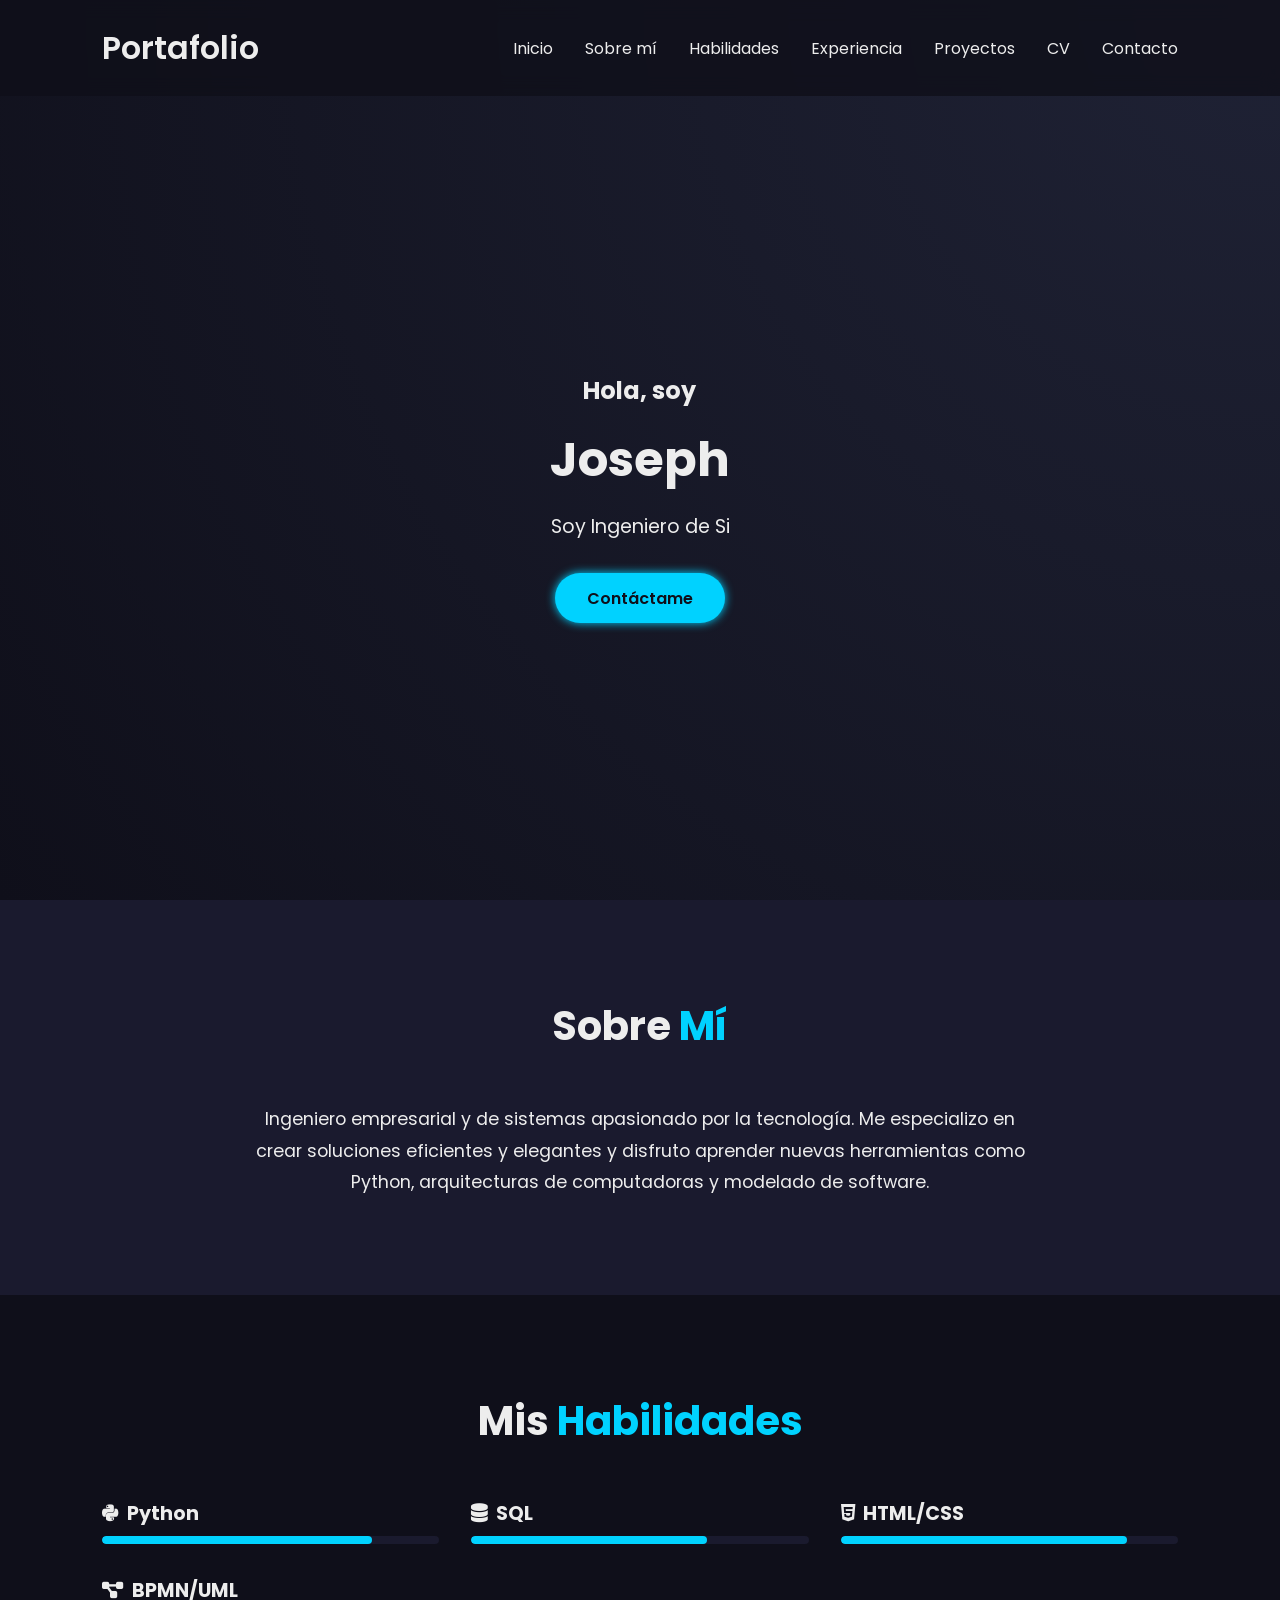
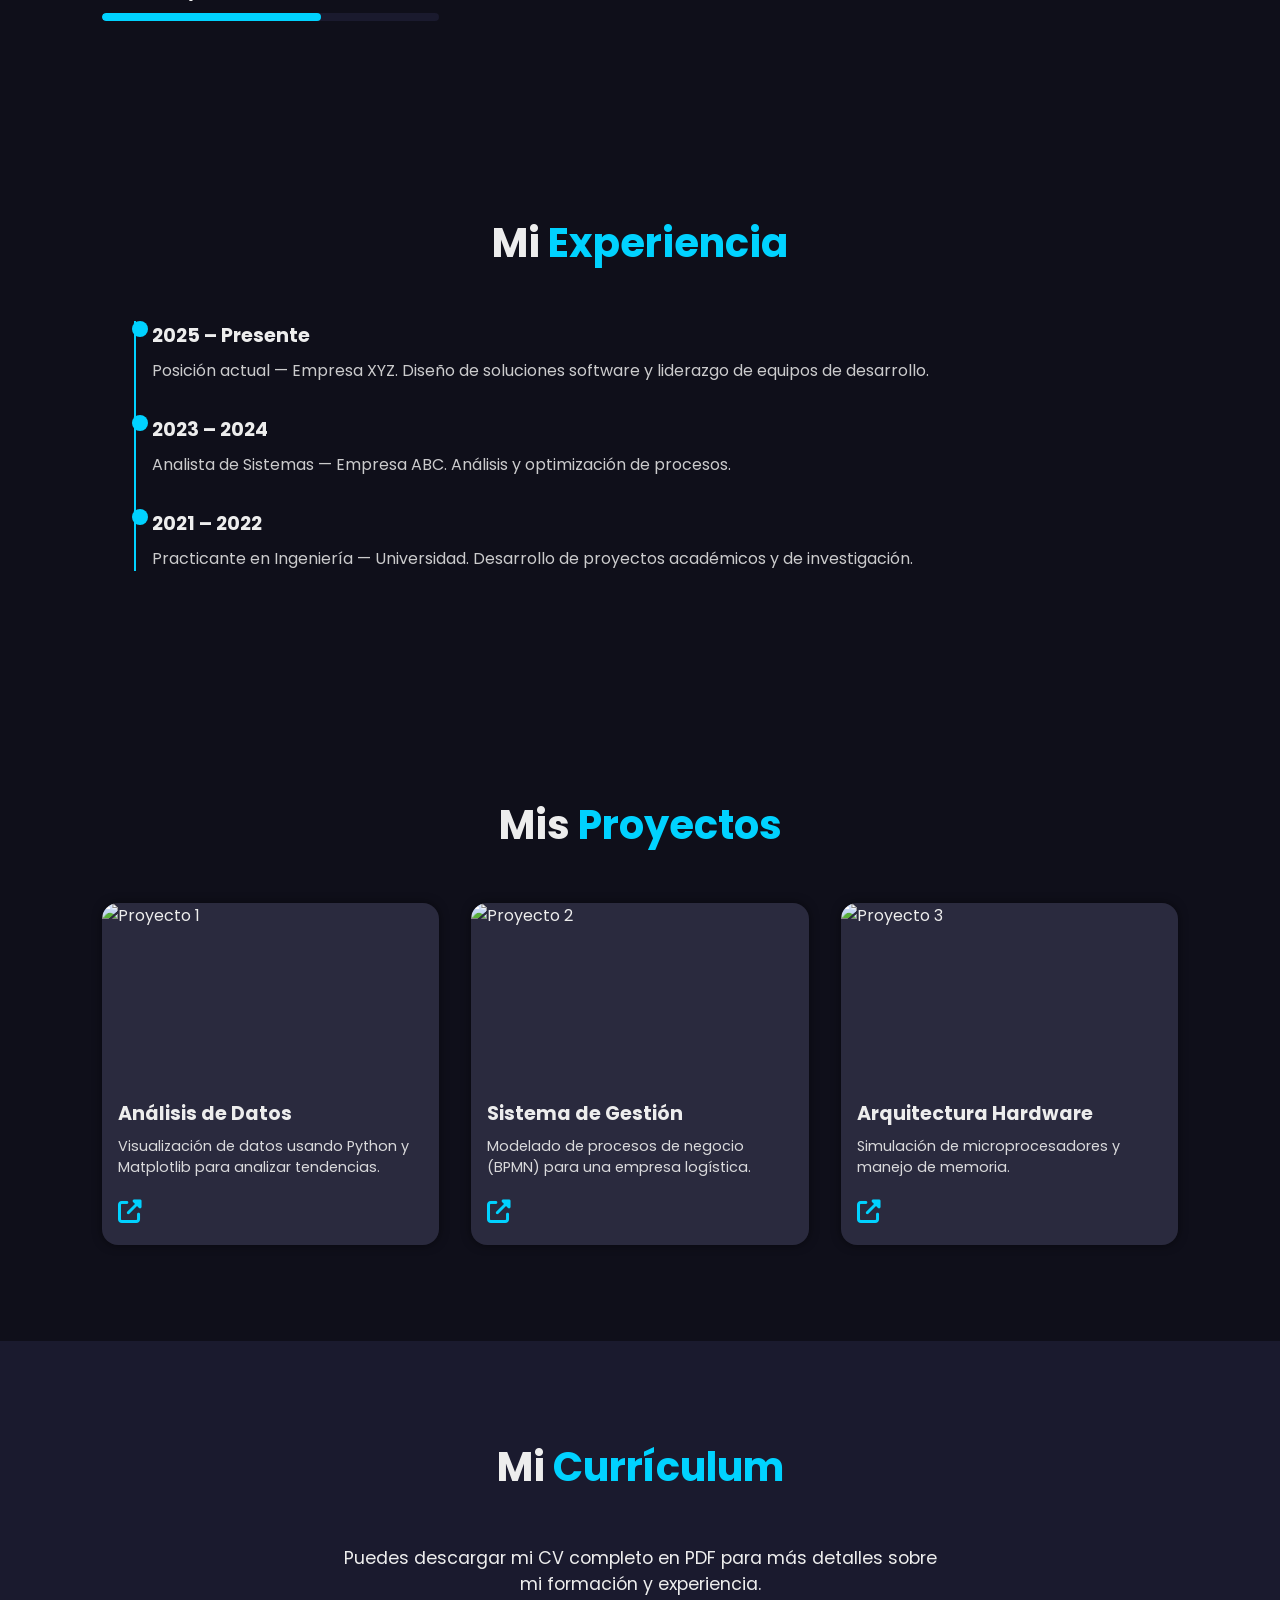
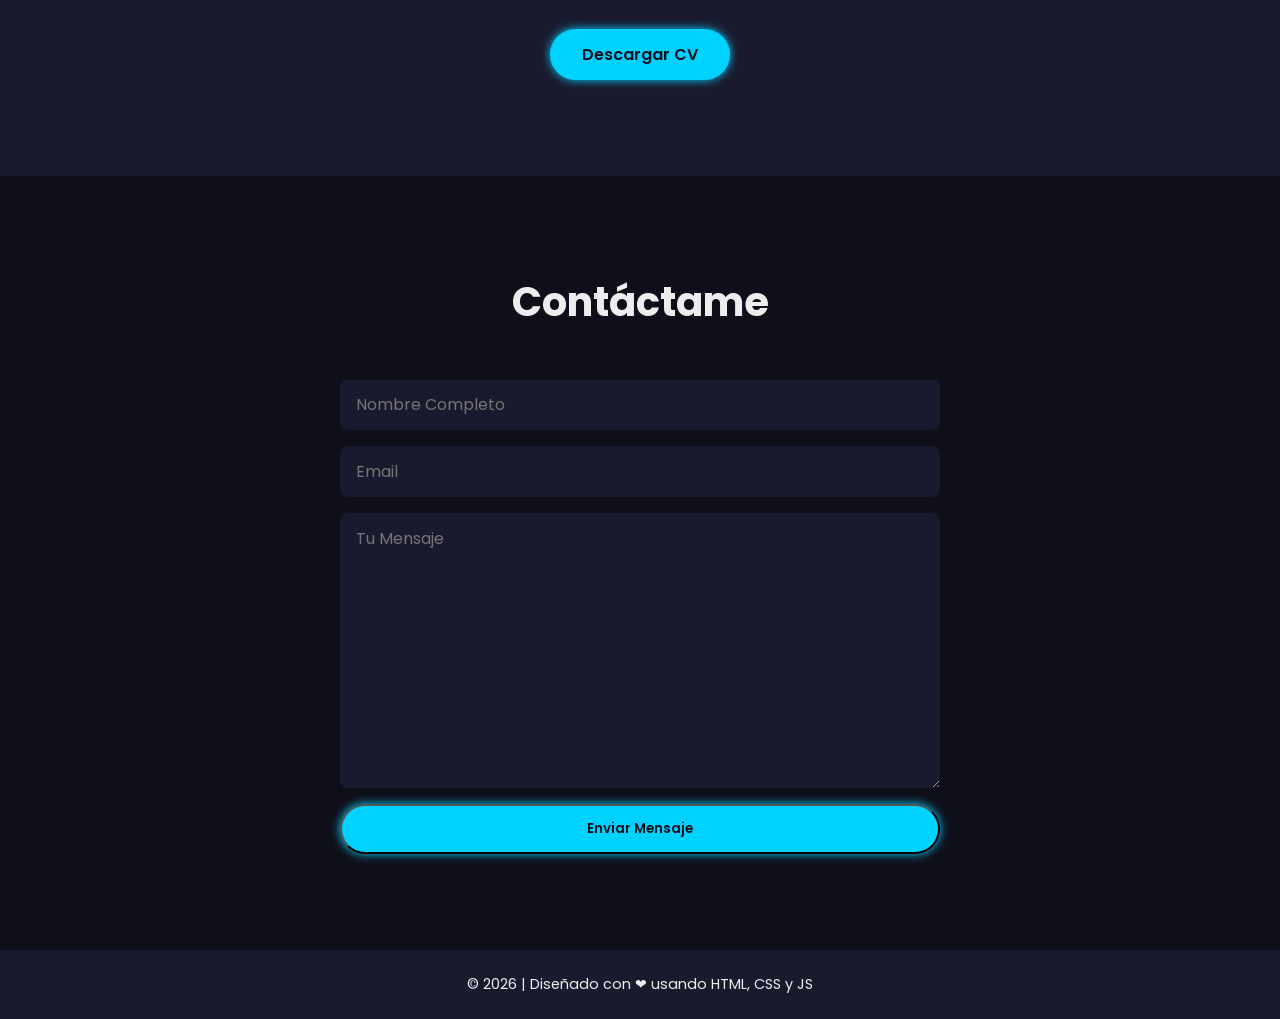
==== index.html @ 4f822ea5 "Update portfolio title and name in index.html" ====
<!DOCTYPE html>
<html lang="es">
<head>
    <meta charset="UTF-8">
    <meta name="viewport" content="width=device-width, initial-scale=1.0">
    <title>Portafolio de Joseph</title>
    <!-- Font Awesome para iconos -->
    <link rel="stylesheet" href="https://cdnjs.cloudflare.com/ajax/libs/font-awesome/6.4.0/css/all.min.css">
    <!-- Tipografía principal -->
    <link href="https://fonts.googleapis.com/css2?family=Poppins:wght@300;400;600;700&display=swap" rel="stylesheet">
    <!-- Librería AOS para animaciones al hacer scroll -->
    <link rel="stylesheet" href="https://cdn.jsdelivr.net/npm/aos@2.3.4/dist/aos.css">
    <!-- Hoja de estilos propia -->
    <link rel="stylesheet" href="style.css">
</head>
<body>
    <!-- Navegación principal -->
    <nav class="navbar">
        <div class="logo">Portafolio</div>
        <ul class="nav-links">
            <li><a href="#home">Inicio</a></li>
            <li><a href="#about">Sobre mí</a></li>
            <li><a href="#skills">Habilidades</a></li>
            <li><a href="#experience">Experiencia</a></li>
            <li><a href="#projects">Proyectos</a></li>
            <li><a href="#cv">CV</a></li>
            <li><a href="#contact">Contacto</a></li>
        </ul>
        <!-- Icono hamburguesa para móviles -->
        <div class="hamburger">
            <i class="fas fa-bars"></i>
        </div>
    </nav>

    <!-- Sección hero/inicio -->
    <header id="home" class="hero">
        <div class="hero-content" data-aos="fade-up">
            <h3>Hola, soy</h3>
            <h1>Joseph </h1>
            <p>Soy <span class="typing-text"></span></p>
            <a href="#contact" class="btn">Contáctame</a>
        </div>
    </header>

    <!-- Sobre mí -->
    <section id="about" class="about" data-aos="fade-up">
        <div class="container">
            <h2 class="section-title">Sobre <span>Mí</span></h2>
            <p class="about-text">
                Ingeniero empresarial y de sistemas apasionado por la tecnología. Me especializo en crear soluciones eficientes y elegantes y disfruto aprender nuevas herramientas como Python, arquitecturas de computadoras y modelado de software.
            </p>
        </div>
    </section>

    <!-- Habilidades -->
    <section id="skills" class="skills-section" data-aos="fade-up">
        <div class="container">
            <h2 class="section-title">Mis <span>Habilidades</span></h2>
            <div class="skills-grid">
                <div class="skill">
                    <h3><i class="fab fa-python"></i> Python</h3>
                    <div class="progress">
                        <div class="progress-bar" data-progress="80%"></div>
                    </div>
                </div>
                <div class="skill">
                    <h3><i class="fas fa-database"></i> SQL</h3>
                    <div class="progress">
                        <div class="progress-bar" data-progress="70%"></div>
                    </div>
                </div>
                <div class="skill">
                    <h3><i class="fab fa-html5"></i> HTML/CSS</h3>
                    <div class="progress">
                        <div class="progress-bar" data-progress="85%"></div>
                    </div>
                </div>
                <div class="skill">
                    <h3><i class="fas fa-project-diagram"></i> BPMN/UML</h3>
                    <div class="progress">
                        <div class="progress-bar" data-progress="65%"></div>
                    </div>
                </div>
            </div>
        </div>
    </section>

    <!-- Experiencia -->
    <section id="experience" class="experience" data-aos="fade-up">
        <div class="container">
            <h2 class="section-title">Mi <span>Experiencia</span></h2>
            <ul class="timeline">
                <li>
                    <h3>2025 – Presente</h3>
                    <p>Posición actual — Empresa XYZ. Diseño de soluciones software y liderazgo de equipos de desarrollo.</p>
                </li>
                <li>
                    <h3>2023 – 2024</h3>
                    <p>Analista de Sistemas — Empresa ABC. Análisis y optimización de procesos.</p>
                </li>
                <li>
                    <h3>2021 – 2022</h3>
                    <p>Practicante en Ingeniería — Universidad. Desarrollo de proyectos académicos y de investigación.</p>
                </li>
            </ul>
        </div>
    </section>

    <!-- Proyectos -->
    <section id="projects" class="projects" data-aos="fade-up">
        <div class="container">
            <h2 class="section-title">Mis <span>Proyectos</span></h2>
            <div class="projects-grid">
                <div class="project-card">
                    <img src="https://via.placeholder.com/300x200" alt="Proyecto 1">
                    <div class="project-info">
                        <h4>Análisis de Datos</h4>
                        <p>Visualización de datos usando Python y Matplotlib para analizar tendencias.</p>
                        <a href="#" class="project-link"><i class="fas fa-external-link-alt"></i></a>
                    </div>
                </div>
                <div class="project-card">
                    <img src="https://via.placeholder.com/300x200" alt="Proyecto 2">
                    <div class="project-info">
                        <h4>Sistema de Gestión</h4>
                        <p>Modelado de procesos de negocio (BPMN) para una empresa logística.</p>
                        <a href="#" class="project-link"><i class="fas fa-external-link-alt"></i></a>
                    </div>
                </div>
                <div class="project-card">
                    <img src="https://via.placeholder.com/300x200" alt="Proyecto 3">
                    <div class="project-info">
                        <h4>Arquitectura Hardware</h4>
                        <p>Simulación de microprocesadores y manejo de memoria.</p>
                        <a href="#" class="project-link"><i class="fas fa-external-link-alt"></i></a>
                    </div>
                </div>
            </div>
        </div>
    </section>

    <!-- Sección CV -->
    <section id="cv" class="cv-section" data-aos="fade-up">
        <div class="container">
            <h2 class="section-title">Mi <span>Currículum</span></h2>
            <p>Puedes descargar mi CV completo en PDF para más detalles sobre mi formación y experiencia.</p>
            <a href="cv.pdf" class="btn" download>Descargar CV</a>
        </div>
    </section>

    <!-- Contacto -->
    <section id="contact" class="contact" data-aos="fade-up">
        <div class="container">
            <h2 class="section-title">Contáctame</h2>
            <form action="#">
                <div class="input-group">
                    <input type="text" placeholder="Nombre Completo" required>
                    <input type="email" placeholder="Email" required>
                </div>
                <textarea cols="30" rows="10" placeholder="Tu Mensaje" required></textarea>
                <input type="submit" value="Enviar Mensaje" class="btn">
            </form>
        </div>
    </section>

    <!-- Pie de página -->
    <footer>
        <p>&copy; 2026 | Diseñado con ❤ usando HTML, CSS y JS</p>
    </footer>

    <!-- Scripts -->
    <script src="script.js"></script>
    <script src="https://cdn.jsdelivr.net/npm/aos@2.3.4/dist/aos.js"></script>
    <script>
        AOS.init({
            once: true
        });
    </script>
</body>
</html>
---- style.css ----
:root {
    --bg-color: #0f0f1a;
    --second-bg-color: #1a1a2e;
    --text-color: #ededed;
    --accent-color: #00d2ff;
    --card-bg: #2a2a3e;
    --font-primary: 'Poppins', sans-serif;
}

/* Reset básico */
* {
    margin: 0;
    padding: 0;
    box-sizing: border-box;
    text-decoration: none;
    list-style: none;
    font-family: var(--font-primary);
}

body {
    background: var(--bg-color);
    color: var(--text-color);
    overflow-x: hidden;
}

/* Barra de navegación */
.navbar {
    position: fixed;
    top: 0;
    left: 0;
    width: 100%;
    padding: 1.5rem 8%;
    background: rgba(15, 15, 26, 0.8);
    backdrop-filter: blur(10px);
    display: flex;
    justify-content: space-between;
    align-items: center;
    z-index: 100;
}

.navbar .logo {
    font-size: 2rem;
    font-weight: 600;
}

.navbar .nav-links {
    display: flex;
    align-items: center;
    transition: 0.3s;
}

.navbar .nav-links li a {
    color: var(--text-color);
    margin-left: 2rem;
    font-size: 1rem;
    transition: 0.3s;
}

.navbar .nav-links li a:hover {
    color: var(--accent-color);
}

.hamburger {
    display: none;
    font-size: 1.8rem;
    cursor: pointer;
}

/* Estructura general de secciones */
section {
    padding: 6rem 8%;
    min-height: auto;
}

.section-title {
    text-align: center;
    font-size: 2.5rem;
    margin-bottom: 3rem;
}

.section-title span {
    color: var(--accent-color);
}

/* Hero */
.hero {
    display: flex;
    align-items: center;
    justify-content: center;
    height: 100vh;
    background: radial-gradient(circle at top right, #1f2235, var(--bg-color));
    padding-top: 6rem;
}

.hero-content {
    text-align: center;
}

.hero-content h3 {
    font-size: 1.5rem;
    margin-bottom: 1rem;
}

.hero-content h1 {
    font-size: 3rem;
    margin-bottom: 1rem;
}

.hero-content p {
    font-size: 1.2rem;
    margin-bottom: 2rem;
}

.btn {
    display: inline-block;
    padding: 0.8rem 2rem;
    background: var(--accent-color);
    color: var(--bg-color);
    border-radius: 3rem;
    font-weight: 600;
    box-shadow: 0 0 10px var(--accent-color);
    transition: 0.3s;
}

.btn:hover {
    opacity: 0.9;
    box-shadow: none;
}

/* Sobre mí */
.about {
    background: var(--second-bg-color);
    text-align: center;
}

.about-text {
    font-size: 1.1rem;
    line-height: 1.8;
    max-width: 800px;
    margin: 0 auto;
}

/* Habilidades */
.skills-grid {
    display: grid;
    grid-template-columns: repeat(auto-fit, minmax(250px, 1fr));
    gap: 2rem;
}

.skill h3 {
    font-size: 1.2rem;
    margin-bottom: 0.5rem;
    display: flex;
    align-items: center;
    gap: 0.5rem;
}

.progress {
    background: var(--second-bg-color);
    border-radius: 0.5rem;
    overflow: hidden;
    height: 0.5rem;
}

.progress-bar {
    height: 100%;
    width: 0;
    background: var(--accent-color);
    border-radius: 0.5rem;
    transition: width 1s ease-out;
}

/* Timeline de experiencia */
.timeline {
    list-style: none;
    position: relative;
    margin-left: 2rem;
    padding-left: 1rem;
    border-left: 2px solid var(--accent-color);
}

.timeline li {
    margin-bottom: 2rem;
    position: relative;
}

.timeline li::before {
    content: '';
    position: absolute;
    left: -1.3rem;
    top: 0;
    width: 1rem;
    height: 1rem;
    background: var(--accent-color);
    border-radius: 50%;
}

.timeline h3 {
    font-size: 1.2rem;
    margin-bottom: 0.5rem;
}

.timeline p {
    font-size: 1rem;
    opacity: 0.85;
}

/* Proyectos */
.projects-grid {
    display: grid;
    grid-template-columns: repeat(auto-fit, minmax(280px, 1fr));
    gap: 2rem;
}

.project-card {
    position: relative;
    background: var(--card-bg);
    border-radius: 1rem;
    overflow: hidden;
    box-shadow: 0 0 10px rgba(0, 0, 0, 0.5);
    transition: transform 0.3s ease, box-shadow 0.3s ease;
}

.project-card:hover {
    transform: translateY(-5px);
    box-shadow: 0 0 20px var(--accent-color);
}

.project-card img {
    width: 100%;
    height: 180px;
    object-fit: cover;
    display: block;
}

.project-info {
    padding: 1rem;
}

.project-info h4 {
    font-size: 1.2rem;
    margin-bottom: 0.5rem;
}

.project-info p {
    font-size: 0.9rem;
    margin-bottom: 1rem;
    opacity: 0.9;
}

.project-link {
    color: var(--accent-color);
    font-size: 1.5rem;
}

/* CV */
.cv-section {
    background: var(--second-bg-color);
    text-align: center;
}

.cv-section p {
    max-width: 600px;
    margin: 0 auto 2rem;
    font-size: 1.1rem;
}

/* Contacto */
.contact form {
    max-width: 600px;
    margin: 0 auto;
    display: flex;
    flex-direction: column;
    gap: 1rem;
}

.input-group {
    display: flex;
    flex-wrap: wrap;
    gap: 1rem;
}

.input-group input,
.contact textarea {
    flex: 1 1 100%;
    padding: 0.8rem 1rem;
    border-radius: 0.5rem;
    background: var(--second-bg-color);
    color: var(--text-color);
    border: none;
    font-size: 1rem;
}

.input-group input {
    flex: 1 1 calc(50% - 0.5rem);
}

.contact textarea {
    resize: vertical;
    min-height: 120px;
}

footer {
    text-align: center;
    padding: 1.5rem 0;
    background: var(--second-bg-color);
    font-size: 0.9rem;
    color: var(--text-color);
}

/* Responsive */
@media (max-width: 768px) {
    .navbar .nav-links {
        position: absolute;
        top: 100%;
        left: 0;
        background: var(--bg-color);
        width: 100%;
        flex-direction: column;
        align-items: center;
        padding: 1rem 0;
        display: none;
    }

    .navbar .nav-links.active {
        display: flex;
    }

    .navbar .nav-links li a {
        margin: 1rem 0;
        font-size: 1.2rem;
    }

    .hamburger {
        display: block;
        color: var(--text-color);
    }

    .hero {
        padding-top: 8rem;
    }
}
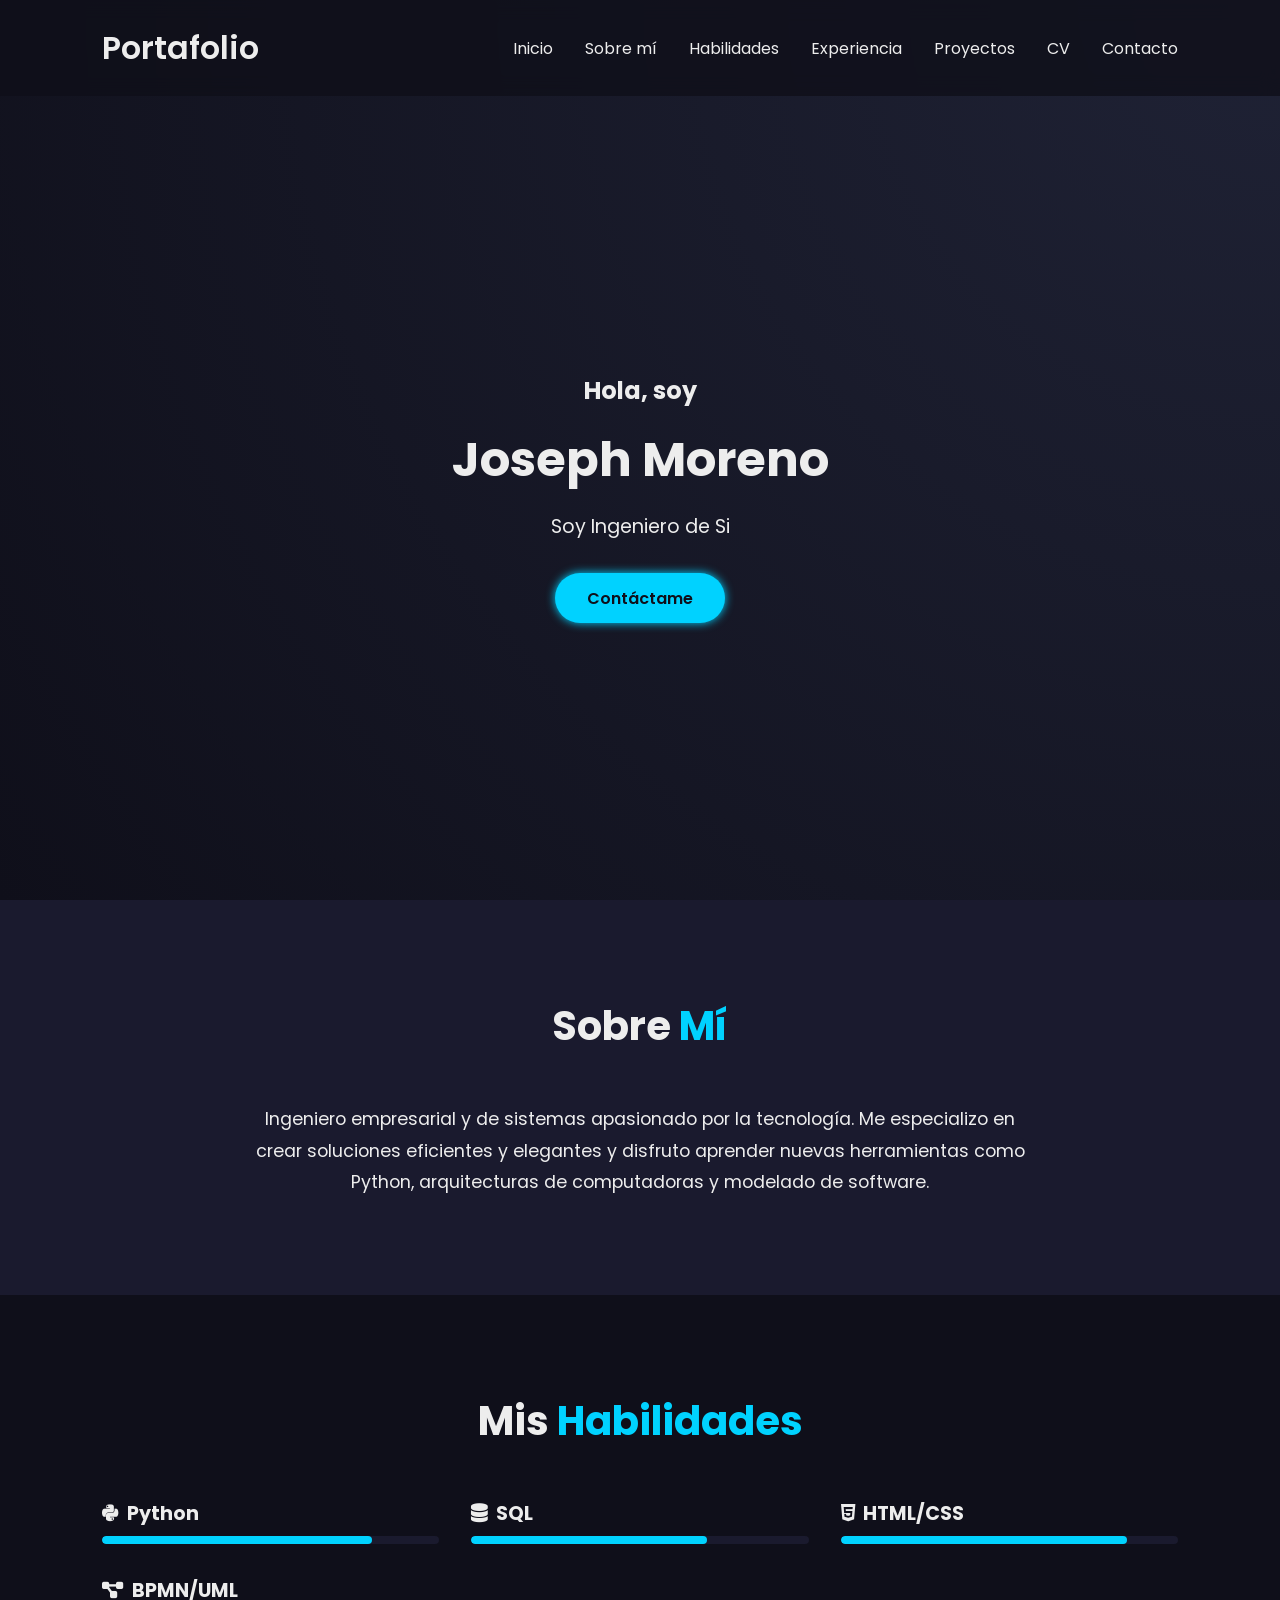
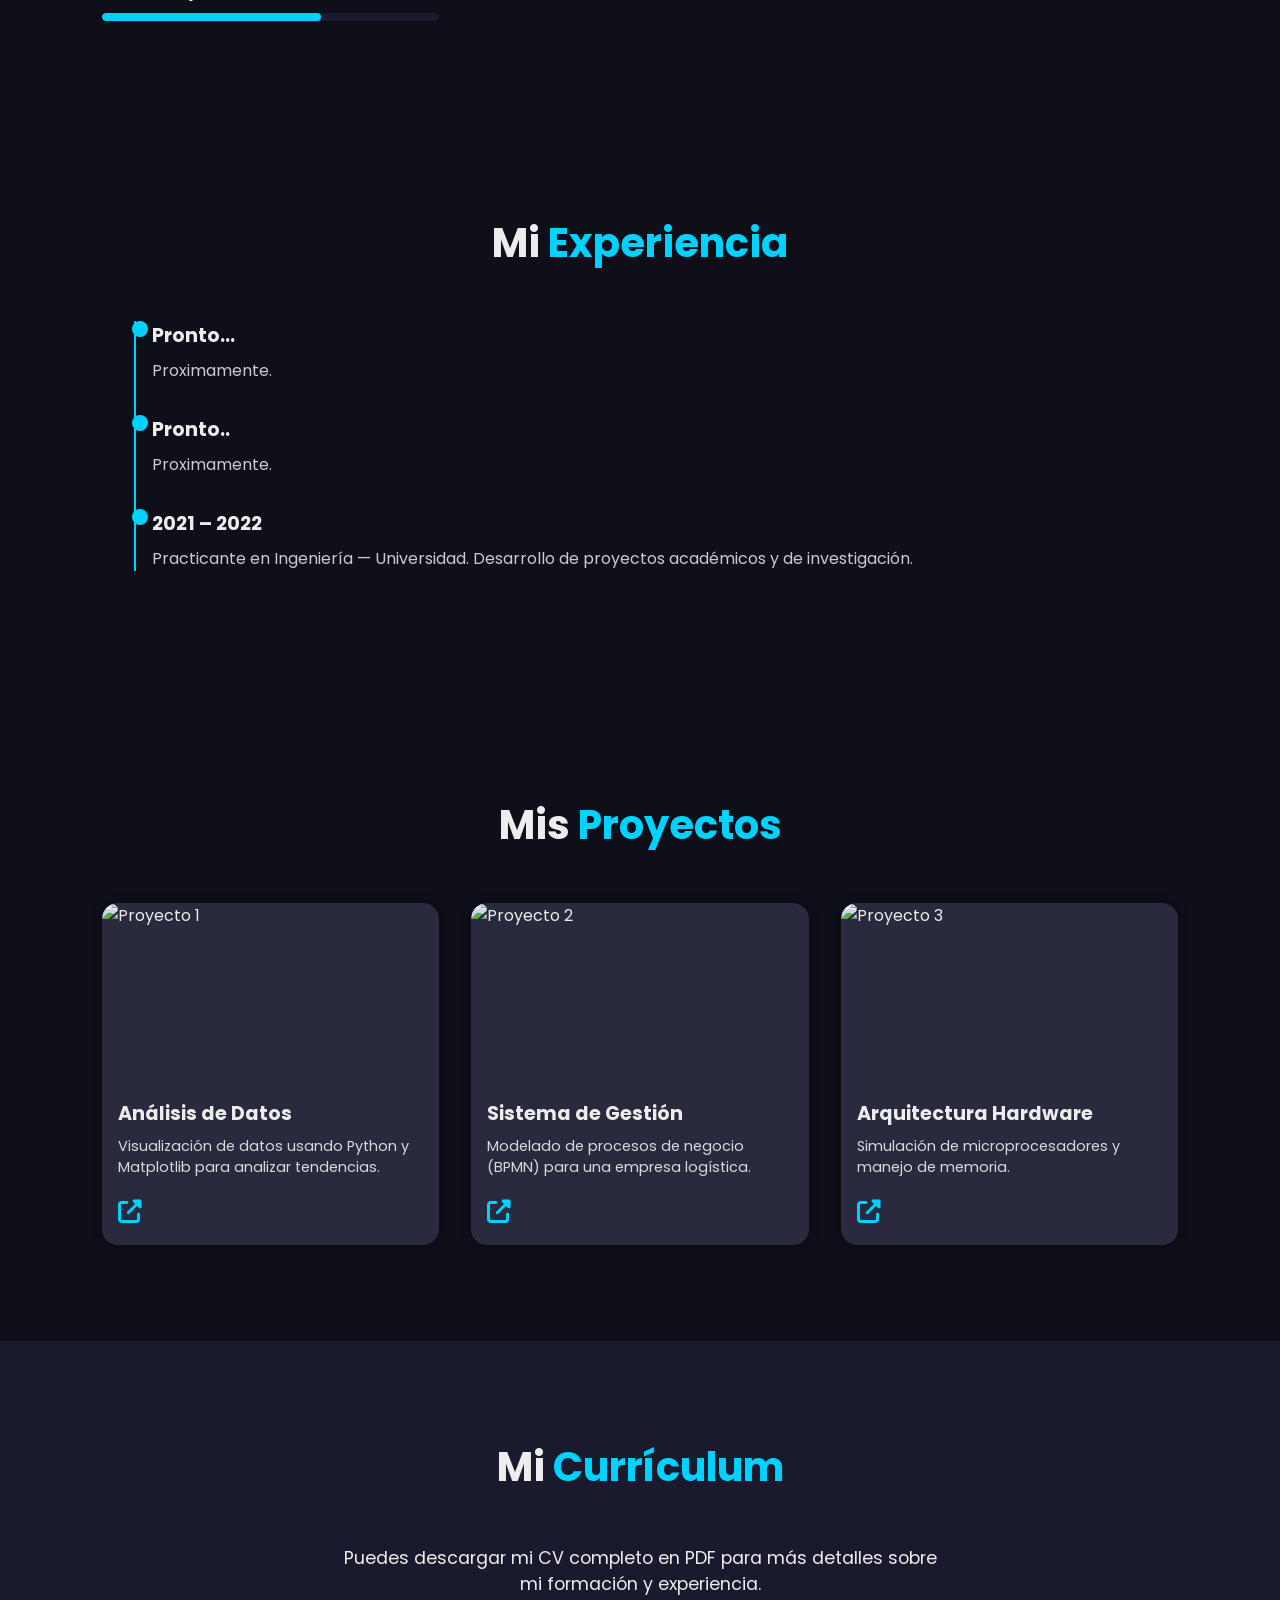
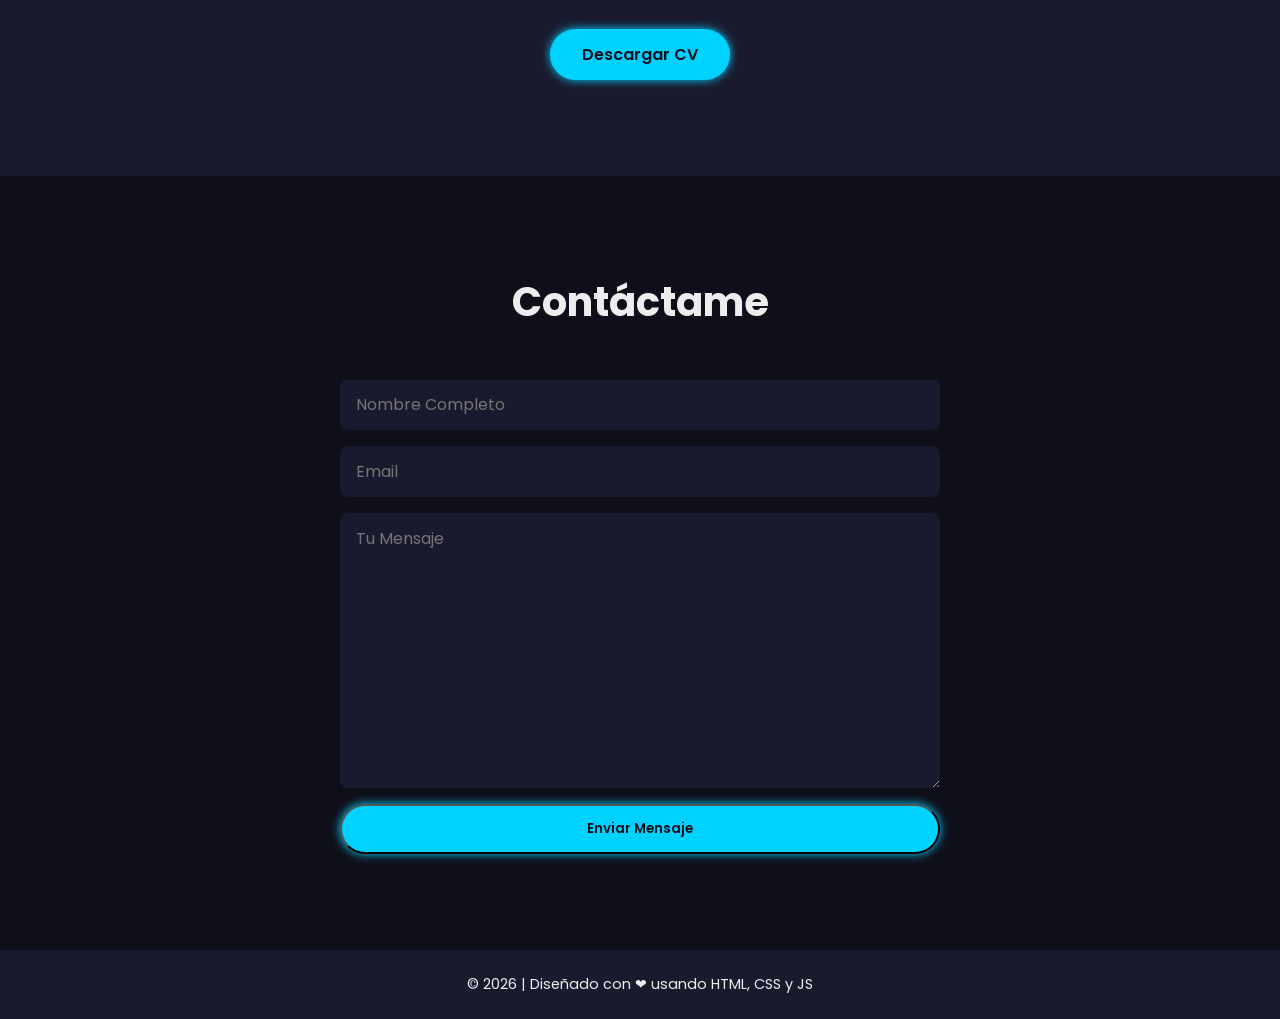
==== commit 05160ee3: "Edit (falta colocar el bot)" ====
--- a/index.html
+++ b/index.html
@@ -36,7 +36,7 @@
     <header id="home" class="hero">
         <div class="hero-content" data-aos="fade-up">
             <h3>Hola, soy</h3>
-            <h1>Joseph </h1>
+            <h1>Joseph Moreno</h1>
             <p>Soy <span class="typing-text"></span></p>
             <a href="#contact" class="btn">Contáctame</a>
         </div>
@@ -91,12 +91,12 @@
             <h2 class="section-title">Mi <span>Experiencia</span></h2>
             <ul class="timeline">
                 <li>
-                    <h3>2025 – Presente</h3>
-                    <p>Posición actual — Empresa XYZ. Diseño de soluciones software y liderazgo de equipos de desarrollo.</p>
+                    <h3>Pronto...</h3>
+                    <p>Proximamente.</p>
                 </li>
                 <li>
-                    <h3>2023 – 2024</h3>
-                    <p>Analista de Sistemas — Empresa ABC. Análisis y optimización de procesos.</p>
+                    <h3>Pronto..</h3>
+                    <p>Proximamente.</p>
                 </li>
                 <li>
                     <h3>2021 – 2022</h3>
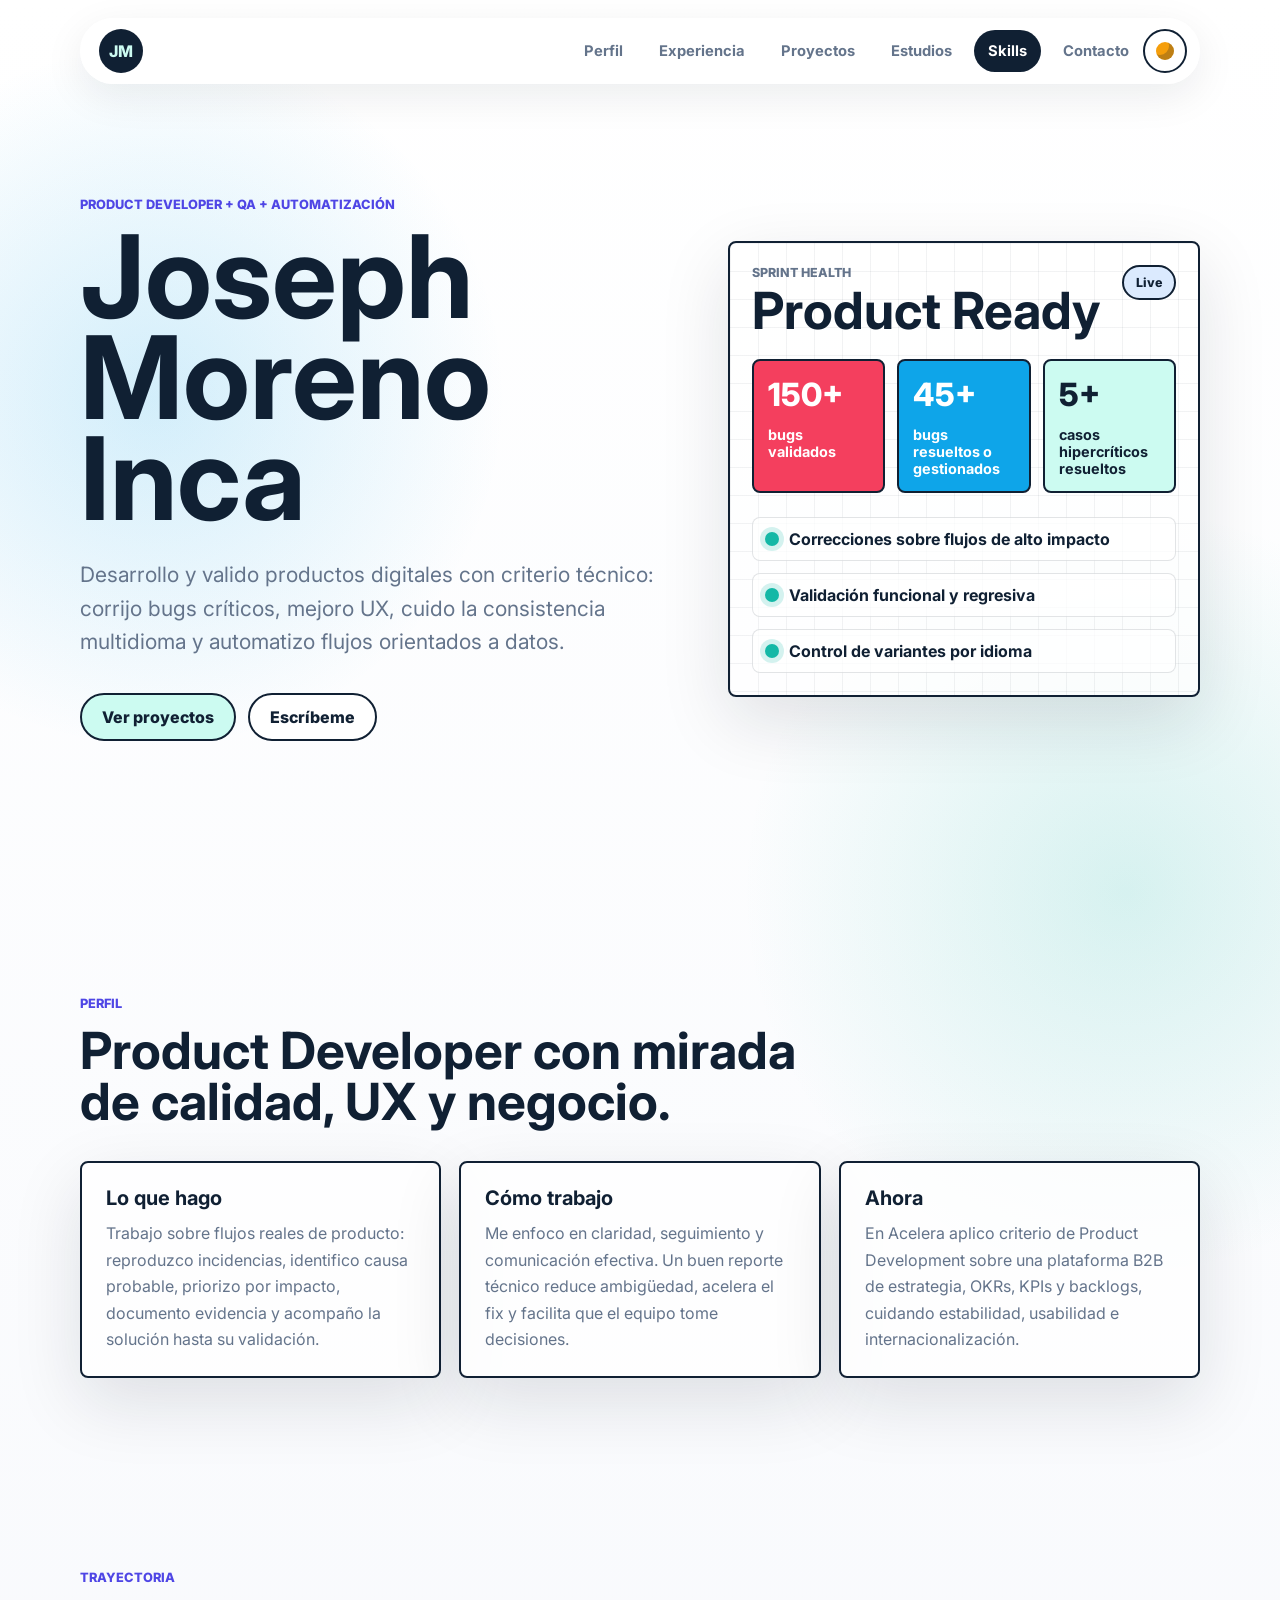
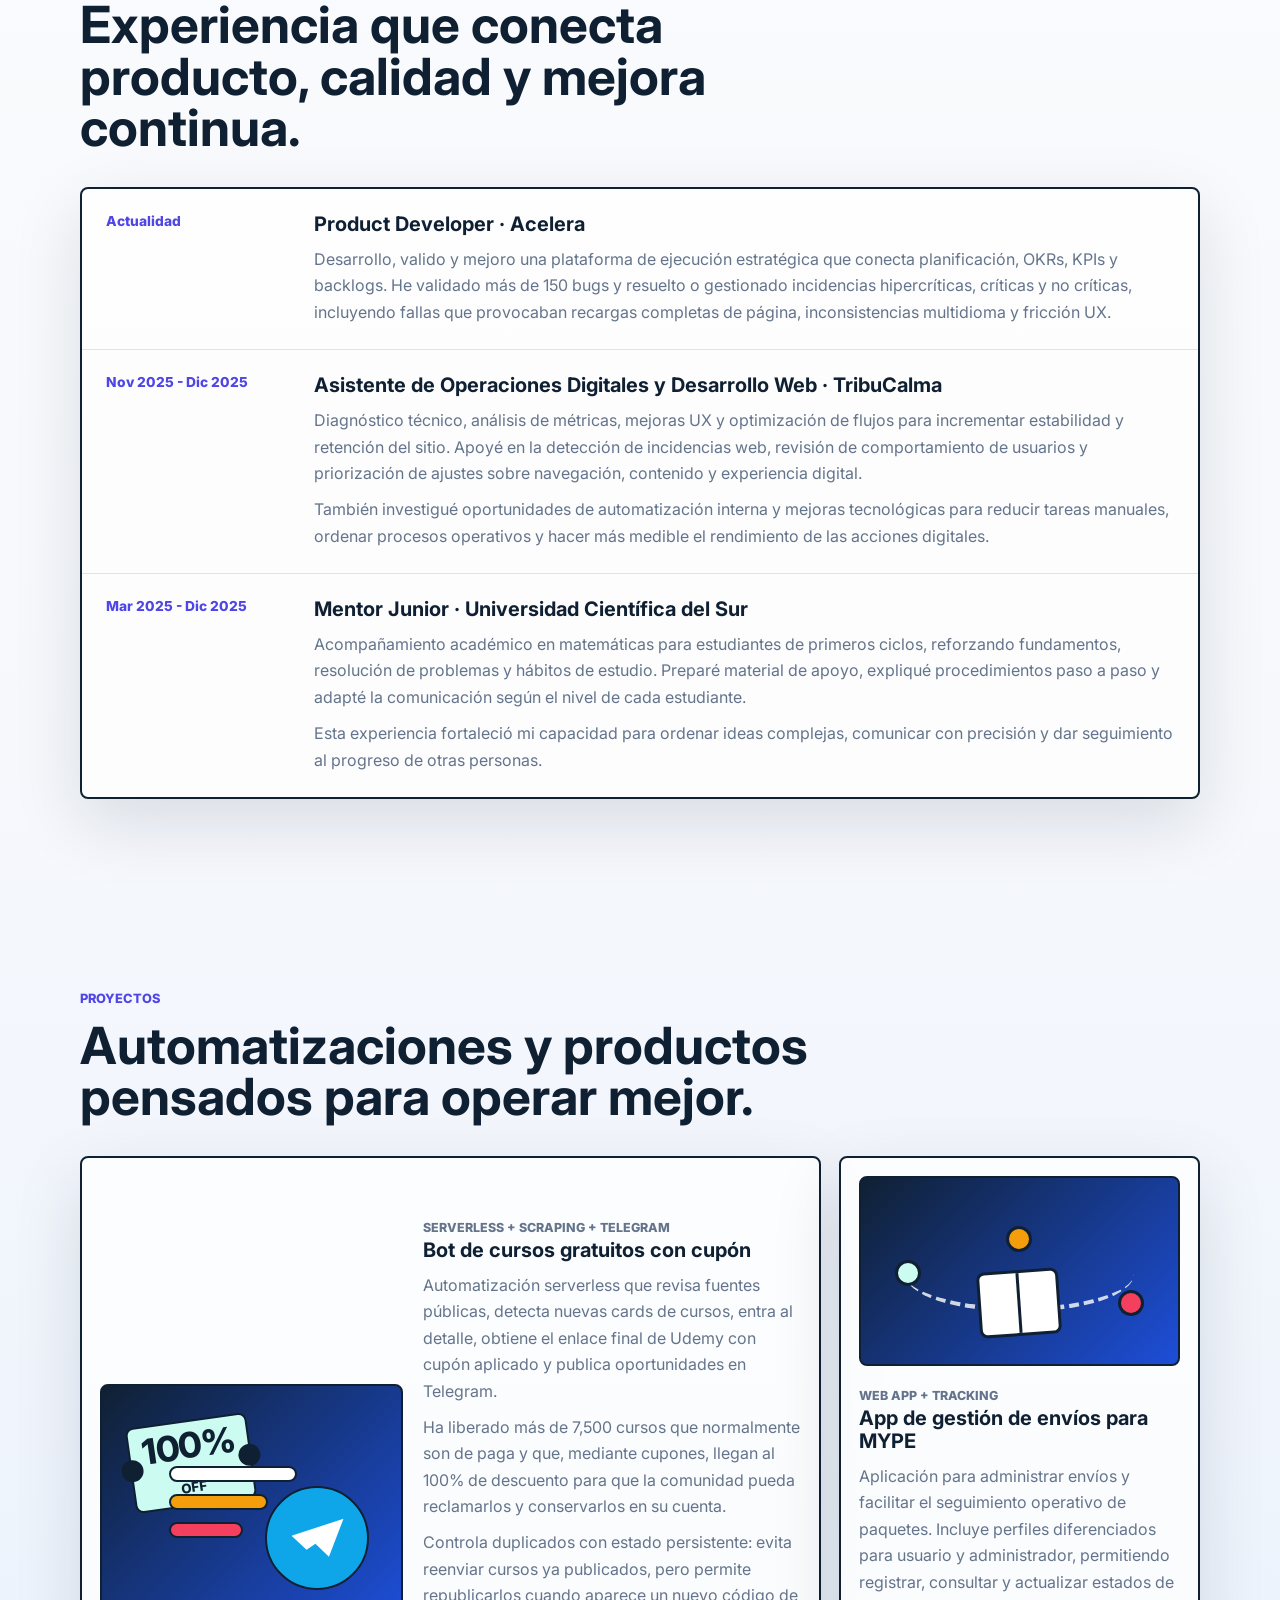
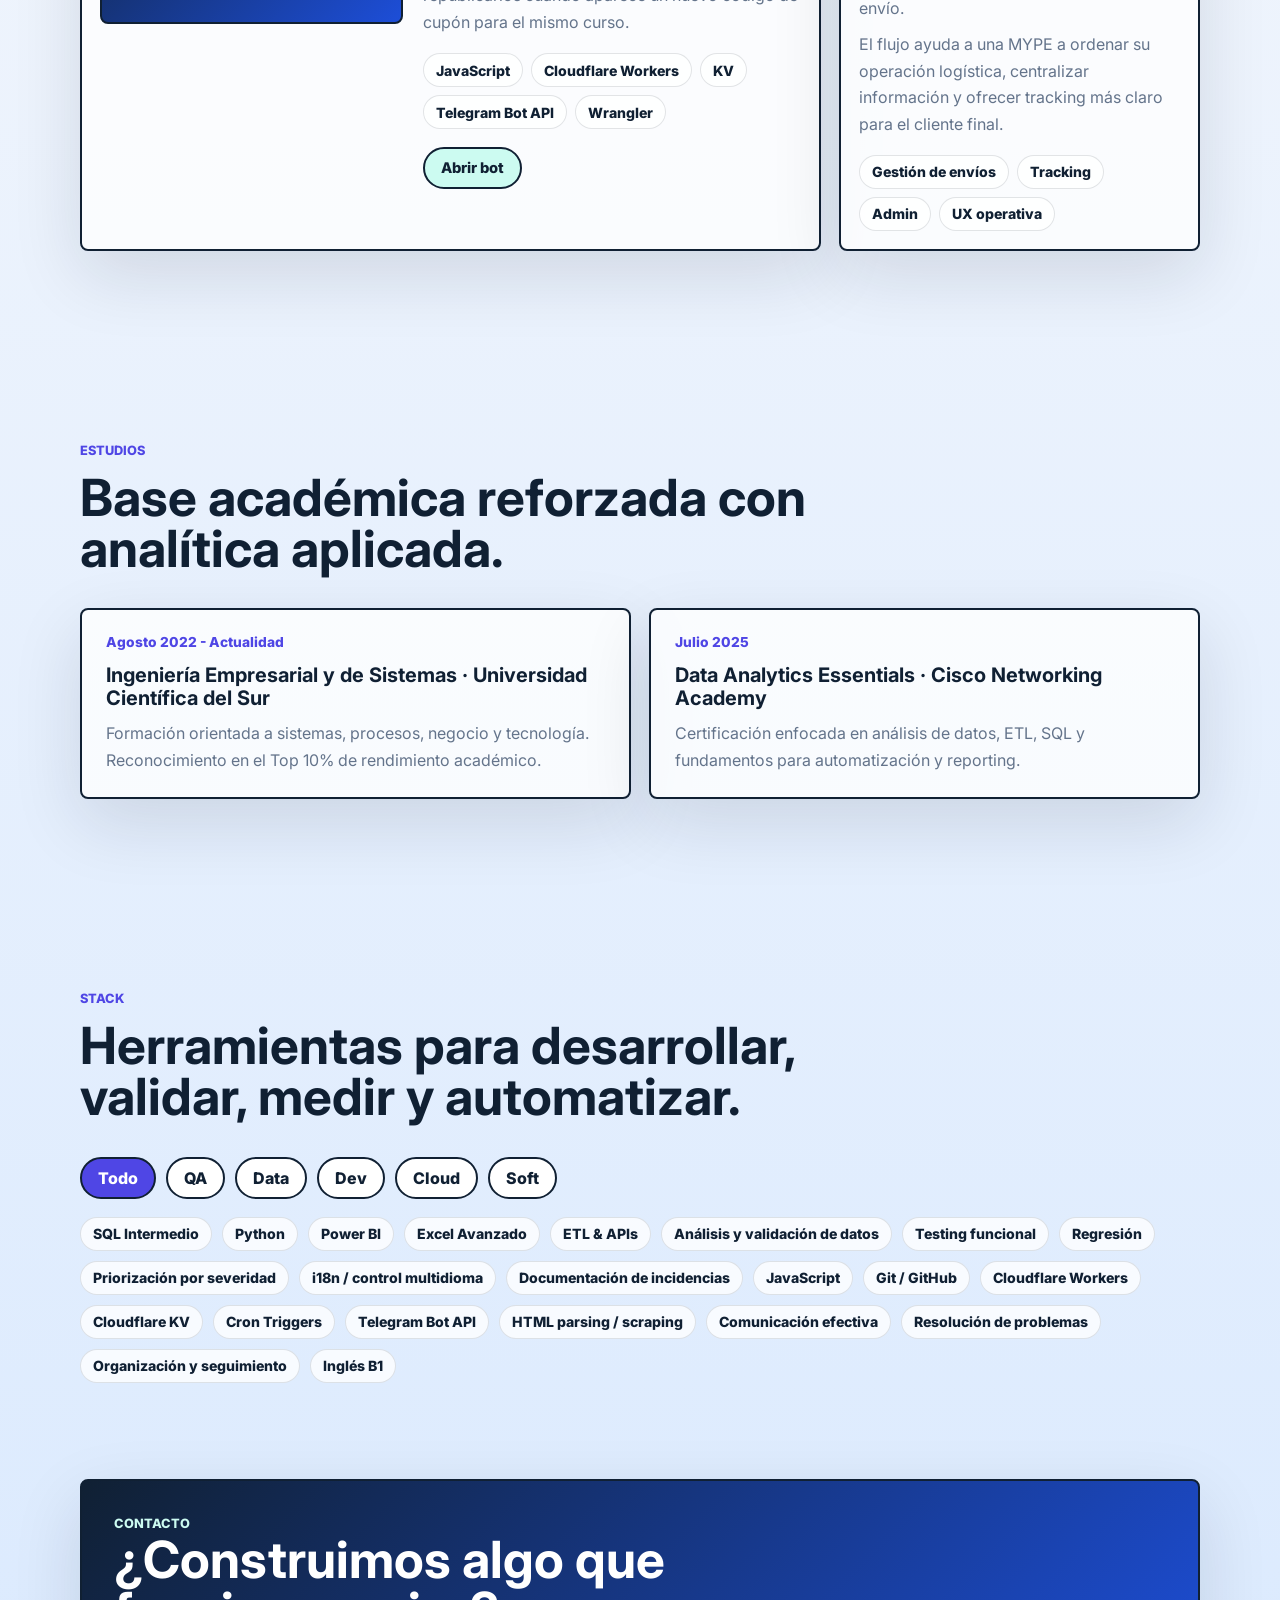
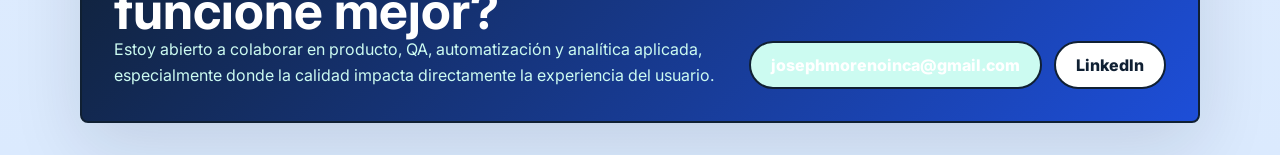
==== commit ce175b35: "Crear portfolio personal" ====
--- a/index.html
+++ b/index.html
@@ -3,178 +3,285 @@
 <head>
     <meta charset="UTF-8">
     <meta name="viewport" content="width=device-width, initial-scale=1.0">
-    <title>Portafolio de Joseph</title>
-    <!-- Font Awesome para iconos -->
-    <link rel="stylesheet" href="https://cdnjs.cloudflare.com/ajax/libs/font-awesome/6.4.0/css/all.min.css">
-    <!-- Tipografía principal -->
-    <link href="https://fonts.googleapis.com/css2?family=Poppins:wght@300;400;600;700&display=swap" rel="stylesheet">
-    <!-- Librería AOS para animaciones al hacer scroll -->
-    <link rel="stylesheet" href="https://cdn.jsdelivr.net/npm/aos@2.3.4/dist/aos.css">
-    <!-- Hoja de estilos propia -->
+    <meta name="description" content="Portfolio de Joseph Alexis Moreno Inca, Product Developer con foco en calidad, UX y automatización.">
+    <title>Joseph Moreno | Product Developer Portfolio</title>
+    <link rel="preconnect" href="https://fonts.googleapis.com">
+    <link rel="preconnect" href="https://fonts.gstatic.com" crossorigin>
+    <link href="https://fonts.googleapis.com/css2?family=Inter:wght@400;500;600;700;800&display=swap" rel="stylesheet">
     <link rel="stylesheet" href="style.css">
 </head>
 <body>
-    <!-- Navegación principal -->
-    <nav class="navbar">
-        <div class="logo">Portafolio</div>
-        <ul class="nav-links">
-            <li><a href="#home">Inicio</a></li>
-            <li><a href="#about">Sobre mí</a></li>
-            <li><a href="#skills">Habilidades</a></li>
-            <li><a href="#experience">Experiencia</a></li>
-            <li><a href="#projects">Proyectos</a></li>
-            <li><a href="#cv">CV</a></li>
-            <li><a href="#contact">Contacto</a></li>
-        </ul>
-        <!-- Icono hamburguesa para móviles -->
-        <div class="hamburger">
-            <i class="fas fa-bars"></i>
+    <header class="site-header">
+        <a class="brand" href="#inicio" aria-label="Ir al inicio">
+            <span>JM</span>
+        </a>
+
+        <div class="header-actions">
+            <button class="theme-toggle" type="button" aria-label="Cambiar tema" title="Cambiar tema">
+                <span class="theme-icon" aria-hidden="true"></span>
+            </button>
+
+            <button class="nav-toggle" type="button" aria-label="Abrir menú" aria-expanded="false">
+                <span></span>
+                <span></span>
+            </button>
         </div>
-    </nav>
-
-    <!-- Sección hero/inicio -->
-    <header id="home" class="hero">
-        <div class="hero-content" data-aos="fade-up">
-            <h3>Hola, soy</h3>
-            <h1>Joseph Moreno</h1>
-            <p>Soy <span class="typing-text"></span></p>
-            <a href="#contact" class="btn">Contáctame</a>
-        </div>
+
+        <nav class="main-nav" aria-label="Principal">
+            <a href="#perfil">Perfil</a>
+            <a href="#experiencia">Experiencia</a>
+            <a href="#proyectos">Proyectos</a>
+            <a href="#estudios">Estudios</a>
+            <a href="#skills">Skills</a>
+            <a href="#contacto">Contacto</a>
+        </nav>
     </header>
 
-    <!-- Sobre mí -->
-    <section id="about" class="about" data-aos="fade-up">
-        <div class="container">
-            <h2 class="section-title">Sobre <span>Mí</span></h2>
-            <p class="about-text">
-                Ingeniero empresarial y de sistemas apasionado por la tecnología. Me especializo en crear soluciones eficientes y elegantes y disfruto aprender nuevas herramientas como Python, arquitecturas de computadoras y modelado de software.
-            </p>
-        </div>
-    </section>
-
-    <!-- Habilidades -->
-    <section id="skills" class="skills-section" data-aos="fade-up">
-        <div class="container">
-            <h2 class="section-title">Mis <span>Habilidades</span></h2>
-            <div class="skills-grid">
-                <div class="skill">
-                    <h3><i class="fab fa-python"></i> Python</h3>
-                    <div class="progress">
-                        <div class="progress-bar" data-progress="80%"></div>
-                    </div>
-                </div>
-                <div class="skill">
-                    <h3><i class="fas fa-database"></i> SQL</h3>
-                    <div class="progress">
-                        <div class="progress-bar" data-progress="70%"></div>
-                    </div>
-                </div>
-                <div class="skill">
-                    <h3><i class="fab fa-html5"></i> HTML/CSS</h3>
-                    <div class="progress">
-                        <div class="progress-bar" data-progress="85%"></div>
-                    </div>
-                </div>
-                <div class="skill">
-                    <h3><i class="fas fa-project-diagram"></i> BPMN/UML</h3>
-                    <div class="progress">
-                        <div class="progress-bar" data-progress="65%"></div>
-                    </div>
-                </div>
-            </div>
-        </div>
-    </section>
-
-    <!-- Experiencia -->
-    <section id="experience" class="experience" data-aos="fade-up">
-        <div class="container">
-            <h2 class="section-title">Mi <span>Experiencia</span></h2>
-            <ul class="timeline">
-                <li>
-                    <h3>Pronto...</h3>
-                    <p>Proximamente.</p>
-                </li>
-                <li>
-                    <h3>Pronto..</h3>
-                    <p>Proximamente.</p>
-                </li>
-                <li>
-                    <h3>2021 – 2022</h3>
-                    <p>Practicante en Ingeniería — Universidad. Desarrollo de proyectos académicos y de investigación.</p>
-                </li>
-            </ul>
-        </div>
-    </section>
-
-    <!-- Proyectos -->
-    <section id="projects" class="projects" data-aos="fade-up">
-        <div class="container">
-            <h2 class="section-title">Mis <span>Proyectos</span></h2>
-            <div class="projects-grid">
-                <div class="project-card">
-                    <img src="https://via.placeholder.com/300x200" alt="Proyecto 1">
-                    <div class="project-info">
-                        <h4>Análisis de Datos</h4>
-                        <p>Visualización de datos usando Python y Matplotlib para analizar tendencias.</p>
-                        <a href="#" class="project-link"><i class="fas fa-external-link-alt"></i></a>
-                    </div>
-                </div>
-                <div class="project-card">
-                    <img src="https://via.placeholder.com/300x200" alt="Proyecto 2">
-                    <div class="project-info">
-                        <h4>Sistema de Gestión</h4>
-                        <p>Modelado de procesos de negocio (BPMN) para una empresa logística.</p>
-                        <a href="#" class="project-link"><i class="fas fa-external-link-alt"></i></a>
-                    </div>
-                </div>
-                <div class="project-card">
-                    <img src="https://via.placeholder.com/300x200" alt="Proyecto 3">
-                    <div class="project-info">
-                        <h4>Arquitectura Hardware</h4>
-                        <p>Simulación de microprocesadores y manejo de memoria.</p>
-                        <a href="#" class="project-link"><i class="fas fa-external-link-alt"></i></a>
-                    </div>
-                </div>
-            </div>
-        </div>
-    </section>
-
-    <!-- Sección CV -->
-    <section id="cv" class="cv-section" data-aos="fade-up">
-        <div class="container">
-            <h2 class="section-title">Mi <span>Currículum</span></h2>
-            <p>Puedes descargar mi CV completo en PDF para más detalles sobre mi formación y experiencia.</p>
-            <a href="cv.pdf" class="btn" download>Descargar CV</a>
-        </div>
-    </section>
-
-    <!-- Contacto -->
-    <section id="contact" class="contact" data-aos="fade-up">
-        <div class="container">
-            <h2 class="section-title">Contáctame</h2>
-            <form action="#">
-                <div class="input-group">
-                    <input type="text" placeholder="Nombre Completo" required>
-                    <input type="email" placeholder="Email" required>
-                </div>
-                <textarea cols="30" rows="10" placeholder="Tu Mensaje" required></textarea>
-                <input type="submit" value="Enviar Mensaje" class="btn">
-            </form>
-        </div>
-    </section>
-
-    <!-- Pie de página -->
-    <footer>
-        <p>&copy; 2026 | Diseñado con ❤ usando HTML, CSS y JS</p>
-    </footer>
-
-    <!-- Scripts -->
+    <main id="inicio">
+        <section class="hero section-band">
+            <div class="hero-copy reveal">
+                <p class="eyebrow">Product Developer + QA + Automatización</p>
+                <h1>Joseph Moreno Inca</h1>
+                <p class="hero-lead">
+                    Desarrollo y valido productos digitales con criterio técnico: corrijo bugs críticos, mejoro UX, cuido la consistencia multidioma y automatizo flujos orientados a datos.
+                </p>
+                <div class="hero-actions">
+                    <a class="button primary" href="#proyectos">Ver proyectos</a>
+                    <a class="button ghost" href="mailto:josephmorenoinca@gmail.com">Escríbeme</a>
+                </div>
+            </div>
+
+            <aside class="quality-panel reveal" aria-label="Resumen de calidad">
+                <div class="panel-top">
+                    <div>
+                        <span class="panel-label">Sprint Health</span>
+                    <strong>Product Ready</strong>
+                    </div>
+                    <span class="status-pill">Live</span>
+                </div>
+                <div class="signal-grid">
+                    <div class="signal-card coral">
+                        <span>150+</span>
+                        <p>bugs validados</p>
+                    </div>
+                    <div class="signal-card aqua">
+                        <span>45+</span>
+                        <p>bugs resueltos o gestionados</p>
+                    </div>
+                    <div class="signal-card lime">
+                        <span>5+</span>
+                        <p>casos hipercríticos resueltos</p>
+                    </div>
+                </div>
+                <div class="checklist">
+                    <div><span></span> Correcciones sobre flujos de alto impacto</div>
+                    <div><span></span> Validación funcional y regresiva</div>
+                    <div><span></span> Control de variantes por idioma</div>
+                </div>
+            </aside>
+        </section>
+
+        <section id="perfil" class="profile section-band">
+            <div class="section-heading reveal">
+                <p class="eyebrow">Perfil</p>
+                <h2>Product Developer con mirada de calidad, UX y negocio.</h2>
+            </div>
+            <div class="profile-grid">
+                <article class="profile-card reveal">
+                    <h3>Lo que hago</h3>
+                    <p>
+                        Trabajo sobre flujos reales de producto: reproduzco incidencias, identifico causa probable, priorizo por impacto, documento evidencia y acompaño la solución hasta su validación.
+                    </p>
+                </article>
+                <article class="profile-card reveal">
+                    <h3>Cómo trabajo</h3>
+                    <p>
+                        Me enfoco en claridad, seguimiento y comunicación efectiva. Un buen reporte técnico reduce ambigüedad, acelera el fix y facilita que el equipo tome decisiones.
+                    </p>
+                </article>
+                <article class="profile-card reveal">
+                    <h3>Ahora</h3>
+                    <p>
+                        En Acelera aplico criterio de Product Development sobre una plataforma B2B de estrategia, OKRs, KPIs y backlogs, cuidando estabilidad, usabilidad e internacionalización.
+                    </p>
+                </article>
+            </div>
+        </section>
+
+        <section id="experiencia" class="timeline-section section-band">
+            <div class="section-heading reveal">
+                <p class="eyebrow">Trayectoria</p>
+                <h2>Experiencia que conecta producto, calidad y mejora continua.</h2>
+            </div>
+            <div class="timeline">
+                <article class="timeline-item reveal">
+                    <span class="date">Actualidad</span>
+                    <div>
+                        <h3>Product Developer · Acelera</h3>
+                        <p>
+                            Desarrollo, valido y mejoro una plataforma de ejecución estratégica que conecta planificación, OKRs, KPIs y backlogs. He validado más de 150 bugs y resuelto o gestionado incidencias hipercríticas, críticas y no críticas, incluyendo fallas que provocaban recargas completas de página, inconsistencias multidioma y fricción UX.
+                        </p>
+                    </div>
+                </article>
+                <article class="timeline-item reveal">
+                    <span class="date">Nov 2025 - Dic 2025</span>
+                    <div>
+                        <h3>Asistente de Operaciones Digitales y Desarrollo Web · TribuCalma</h3>
+                        <p>
+                            Diagnóstico técnico, análisis de métricas, mejoras UX y optimización de flujos para incrementar estabilidad y retención del sitio. Apoyé en la detección de incidencias web, revisión de comportamiento de usuarios y priorización de ajustes sobre navegación, contenido y experiencia digital.
+                        </p>
+                        <p>
+                            También investigué oportunidades de automatización interna y mejoras tecnológicas para reducir tareas manuales, ordenar procesos operativos y hacer más medible el rendimiento de las acciones digitales.
+                        </p>
+                    </div>
+                </article>
+                <article class="timeline-item reveal">
+                    <span class="date">Mar 2025 - Dic 2025</span>
+                    <div>
+                        <h3>Mentor Junior · Universidad Científica del Sur</h3>
+                        <p>
+                            Acompañamiento académico en matemáticas para estudiantes de primeros ciclos, reforzando fundamentos, resolución de problemas y hábitos de estudio. Preparé material de apoyo, expliqué procedimientos paso a paso y adapté la comunicación según el nivel de cada estudiante.
+                        </p>
+                        <p>
+                            Esta experiencia fortaleció mi capacidad para ordenar ideas complejas, comunicar con precisión y dar seguimiento al progreso de otras personas.
+                        </p>
+                    </div>
+                </article>
+            </div>
+        </section>
+
+        <section id="proyectos" class="projects section-band">
+            <div class="section-heading reveal">
+                <p class="eyebrow">Proyectos</p>
+                <h2>Automatizaciones y productos pensados para operar mejor.</h2>
+            </div>
+            <div class="project-grid">
+                <article class="project-card featured reveal">
+                    <div class="project-visual bot-visual" aria-hidden="true">
+                        <div class="coupon-card">
+                            <span>100%</span>
+                            <small>OFF</small>
+                        </div>
+                        <div class="telegram-mark"></div>
+                        <div class="course-lines">
+                            <span></span><span></span><span></span>
+                        </div>
+                    </div>
+                    <div>
+                        <p class="project-type">Serverless + Scraping + Telegram</p>
+                        <h3>Bot de cursos gratuitos con cupón</h3>
+                        <p>
+                            Automatización serverless que revisa fuentes públicas, detecta nuevas cards de cursos, entra al detalle, obtiene el enlace final de Udemy con cupón aplicado y publica oportunidades en Telegram.
+                        </p>
+                        <p>
+                            Ha liberado más de 7,500 cursos que normalmente son de paga y que, mediante cupones, llegan al 100% de descuento para que la comunidad pueda reclamarlos y conservarlos en su cuenta.
+                        </p>
+                        <p>
+                            Controla duplicados con estado persistente: evita reenviar cursos ya publicados, pero permite republicarlos cuando aparece un nuevo código de cupón para el mismo curso.
+                        </p>
+                        <div class="chips">
+                            <span>JavaScript</span><span>Cloudflare Workers</span><span>KV</span><span>Telegram Bot API</span><span>Wrangler</span>
+                        </div>
+                        <a class="project-link" href="https://t.me/gratisudemy" target="_blank" rel="noreferrer">Abrir bot</a>
+                    </div>
+                </article>
+
+                <article class="project-card reveal">
+                    <div class="project-visual delivery-visual" aria-hidden="true">
+                        <div class="route-line"></div>
+                        <span class="route-dot start"></span>
+                        <span class="route-dot middle"></span>
+                        <span class="route-dot end"></span>
+                        <div class="package-box"></div>
+                    </div>
+                    <div>
+                        <p class="project-type">Web App + Tracking</p>
+                        <h3>App de gestión de envíos para MYPE</h3>
+                        <p>
+                            Aplicación para administrar envíos y facilitar el seguimiento operativo de paquetes. Incluye perfiles diferenciados para usuario y administrador, permitiendo registrar, consultar y actualizar estados de envío.
+                        </p>
+                        <p>
+                            El flujo ayuda a una MYPE a ordenar su operación logística, centralizar información y ofrecer tracking más claro para el cliente final.
+                        </p>
+                        <div class="chips">
+                            <span>Gestión de envíos</span><span>Tracking</span><span>Admin</span><span>UX operativa</span>
+                        </div>
+                    </div>
+                </article>
+            </div>
+        </section>
+
+        <section id="estudios" class="studies section-band">
+            <div class="section-heading reveal">
+                <p class="eyebrow">Estudios</p>
+                <h2>Base académica reforzada con analítica aplicada.</h2>
+            </div>
+            <div class="study-grid">
+                <article class="study-card reveal">
+                    <span class="date">Agosto 2022 - Actualidad</span>
+                    <h3>Ingeniería Empresarial y de Sistemas · Universidad Científica del Sur</h3>
+                    <p>Formación orientada a sistemas, procesos, negocio y tecnología. Reconocimiento en el Top 10% de rendimiento académico.</p>
+                </article>
+                <article class="study-card reveal">
+                    <span class="date">Julio 2025</span>
+                    <h3>Data Analytics Essentials · Cisco Networking Academy</h3>
+                    <p>Certificación enfocada en análisis de datos, ETL, SQL y fundamentos para automatización y reporting.</p>
+                </article>
+            </div>
+        </section>
+
+        <section id="skills" class="skills section-band">
+            <div class="section-heading reveal">
+                <p class="eyebrow">Stack</p>
+                <h2>Herramientas para desarrollar, validar, medir y automatizar.</h2>
+            </div>
+            <div class="skill-controls reveal" aria-label="Filtros de habilidades">
+                <button class="filter active" type="button" data-filter="all">Todo</button>
+                <button class="filter" type="button" data-filter="qa">QA</button>
+                <button class="filter" type="button" data-filter="data">Data</button>
+                <button class="filter" type="button" data-filter="dev">Dev</button>
+                <button class="filter" type="button" data-filter="cloud">Cloud</button>
+                <button class="filter" type="button" data-filter="soft">Soft</button>
+            </div>
+            <div class="skill-list reveal">
+                <span data-category="data">SQL Intermedio</span>
+                <span data-category="data">Python</span>
+                <span data-category="data">Power BI</span>
+                <span data-category="data">Excel Avanzado</span>
+                <span data-category="data">ETL & APIs</span>
+                <span data-category="qa">Análisis y validación de datos</span>
+                <span data-category="qa">Testing funcional</span>
+                <span data-category="qa">Regresión</span>
+                <span data-category="qa">Priorización por severidad</span>
+                <span data-category="qa">i18n / control multidioma</span>
+                <span data-category="qa">Documentación de incidencias</span>
+                <span data-category="dev">JavaScript</span>
+                <span data-category="dev">Git / GitHub</span>
+                <span data-category="cloud">Cloudflare Workers</span>
+                <span data-category="cloud">Cloudflare KV</span>
+                <span data-category="cloud">Cron Triggers</span>
+                <span data-category="cloud">Telegram Bot API</span>
+                <span data-category="dev">HTML parsing / scraping</span>
+                <span data-category="soft">Comunicación efectiva</span>
+                <span data-category="soft">Resolución de problemas</span>
+                <span data-category="soft">Organización y seguimiento</span>
+                <span data-category="soft">Inglés B1</span>
+            </div>
+        </section>
+
+        <section id="contacto" class="contact section-band">
+            <div class="contact-copy reveal">
+                <p class="eyebrow">Contacto</p>
+                <h2>¿Construimos algo que funcione mejor?</h2>
+                <p>Estoy abierto a colaborar en producto, QA, automatización y analítica aplicada, especialmente donde la calidad impacta directamente la experiencia del usuario.</p>
+            </div>
+            <div class="contact-actions reveal">
+                <a class="button primary" href="mailto:josephmorenoinca@gmail.com">josephmorenoinca@gmail.com</a>
+                <a class="button ghost" href="https://linkedin.com/in/josephinca" target="_blank" rel="noreferrer">LinkedIn</a>
+            </div>
+        </section>
+    </main>
+
     <script src="script.js"></script>
-    <script src="https://cdn.jsdelivr.net/npm/aos@2.3.4/dist/aos.js"></script>
-    <script>
-        AOS.init({
-            once: true
-        });
-    </script>
 </body>
 </html>
--- a/style.css
+++ b/style.css
@@ -1,342 +1,1008 @@
 :root {
-    --bg-color: #0f0f1a;
-    --second-bg-color: #1a1a2e;
-    --text-color: #ededed;
-    --accent-color: #00d2ff;
-    --card-bg: #2a2a3e;
-    --font-primary: 'Poppins', sans-serif;
-}
-
-/* Reset básico */
+    --ink: #102033;
+    --muted: #64748b;
+    --paper: #f6f8fc;
+    --surface: #ffffff;
+    --line: rgba(16, 32, 51, 0.12);
+    --coral: #f43f5e;
+    --aqua: #0ea5e9;
+    --lime: #14b8a6;
+    --violet: #4f46e5;
+    --sun: #f59e0b;
+    --soft-blue: #dbeafe;
+    --soft-teal: #ccfbf1;
+    --shadow: 0 24px 70px rgba(15, 23, 42, 0.12);
+}
+
+@media (prefers-color-scheme: dark) {
+    :root {
+        --ink: #e5edf7;
+        --muted: #a8b6c8;
+        --paper: #08111f;
+        --surface: #101c2f;
+        --line: rgba(229, 237, 247, 0.14);
+        --coral: #fb7185;
+        --aqua: #38bdf8;
+        --lime: #2dd4bf;
+        --violet: #a5b4fc;
+        --sun: #fbbf24;
+        --soft-blue: #172554;
+        --soft-teal: #134e4a;
+        --shadow: 0 24px 70px rgba(0, 0, 0, 0.34);
+    }
+}
+
+[data-theme="light"] {
+    --ink: #102033;
+    --muted: #64748b;
+    --paper: #f6f8fc;
+    --surface: #ffffff;
+    --line: rgba(16, 32, 51, 0.12);
+    --coral: #f43f5e;
+    --aqua: #0ea5e9;
+    --lime: #14b8a6;
+    --violet: #4f46e5;
+    --sun: #f59e0b;
+    --soft-blue: #dbeafe;
+    --soft-teal: #ccfbf1;
+    --shadow: 0 24px 70px rgba(15, 23, 42, 0.12);
+}
+
+[data-theme="dark"] {
+    --ink: #e5edf7;
+    --muted: #a8b6c8;
+    --paper: #08111f;
+    --surface: #101c2f;
+    --line: rgba(229, 237, 247, 0.14);
+    --coral: #fb7185;
+    --aqua: #38bdf8;
+    --lime: #2dd4bf;
+    --violet: #a5b4fc;
+    --sun: #fbbf24;
+    --soft-blue: #172554;
+    --soft-teal: #134e4a;
+    --shadow: 0 24px 70px rgba(0, 0, 0, 0.34);
+}
+
 * {
+    box-sizing: border-box;
+}
+
+html {
+    scroll-behavior: smooth;
+}
+
+body {
     margin: 0;
-    padding: 0;
-    box-sizing: border-box;
-    text-decoration: none;
-    list-style: none;
-    font-family: var(--font-primary);
-}
-
-body {
-    background: var(--bg-color);
-    color: var(--text-color);
-    overflow-x: hidden;
-}
-
-/* Barra de navegación */
-.navbar {
+    min-width: 320px;
+    background:
+        radial-gradient(circle at 12% 8%, rgba(14, 165, 233, 0.18), transparent 22rem),
+        radial-gradient(circle at 88% 18%, rgba(20, 184, 166, 0.16), transparent 24rem),
+        linear-gradient(180deg, var(--surface) 0%, var(--paper) 48%, var(--soft-blue) 100%),
+        var(--paper);
+    color: var(--ink);
+    font-family: Inter, system-ui, -apple-system, BlinkMacSystemFont, "Segoe UI", sans-serif;
+}
+
+a {
+    color: inherit;
+}
+
+.site-header {
     position: fixed;
-    top: 0;
-    left: 0;
-    width: 100%;
-    padding: 1.5rem 8%;
-    background: rgba(15, 15, 26, 0.8);
-    backdrop-filter: blur(10px);
+    z-index: 20;
+    top: 18px;
+    left: 50%;
     display: flex;
+    width: min(1120px, calc(100% - 32px));
+    min-height: 64px;
+    align-items: center;
     justify-content: space-between;
-    align-items: center;
-    z-index: 100;
-}
-
-.navbar .logo {
-    font-size: 2rem;
-    font-weight: 600;
-}
-
-.navbar .nav-links {
+    padding: 10px 12px 10px 18px;
+    border: 1px solid rgba(255, 255, 255, 0.65);
+    border-radius: 999px;
+    background: rgba(255, 255, 255, 0.84);
+    box-shadow: 0 12px 40px rgba(15, 23, 42, 0.08);
+    backdrop-filter: blur(18px);
+    transform: translateX(-50%);
+}
+
+.header-actions {
     display: flex;
     align-items: center;
-    transition: 0.3s;
-}
-
-.navbar .nav-links li a {
-    color: var(--text-color);
-    margin-left: 2rem;
-    font-size: 1rem;
-    transition: 0.3s;
-}
-
-.navbar .nav-links li a:hover {
-    color: var(--accent-color);
-}
-
-.hamburger {
-    display: none;
-    font-size: 1.8rem;
+    gap: 8px;
+    order: 3;
+}
+
+.brand {
+    display: grid;
+    width: 44px;
+    height: 44px;
+    place-items: center;
+    border-radius: 50%;
+    background: var(--ink);
+    color: var(--soft-teal);
+    font-weight: 800;
+    text-decoration: none;
+}
+
+.theme-toggle {
+    display: grid;
+    width: 44px;
+    height: 44px;
+    place-items: center;
+    border: 2px solid var(--ink);
+    border-radius: 50%;
+    background: var(--surface);
     cursor: pointer;
 }
 
-/* Estructura general de secciones */
-section {
-    padding: 6rem 8%;
-    min-height: auto;
-}
-
-.section-title {
-    text-align: center;
-    font-size: 2.5rem;
-    margin-bottom: 3rem;
-}
-
-.section-title span {
-    color: var(--accent-color);
-}
-
-/* Hero */
-.hero {
+.theme-icon {
+    display: block;
+    width: 18px;
+    height: 18px;
+    border-radius: 50%;
+    background: var(--sun);
+    box-shadow: inset -5px -5px 0 rgba(16, 32, 51, 0.24);
+}
+
+[data-theme="dark"] .theme-icon {
+    background: var(--soft-blue);
+    box-shadow: inset 5px -3px 0 var(--sun);
+}
+
+@media (prefers-color-scheme: dark) {
+    :root:not([data-theme="light"]) .theme-icon {
+        background: var(--soft-blue);
+        box-shadow: inset 5px -3px 0 var(--sun);
+    }
+}
+
+.main-nav {
     display: flex;
     align-items: center;
+    gap: 8px;
+    order: 2;
+    margin-left: auto;
+}
+
+.main-nav a {
+    padding: 12px 14px;
+    border-radius: 999px;
+    color: var(--muted);
+    font-size: 0.92rem;
+    font-weight: 700;
+    text-decoration: none;
+}
+
+.main-nav a:hover,
+.main-nav a.active {
+    background: var(--ink);
+    color: var(--surface);
+}
+
+.nav-toggle {
+    display: none;
+    width: 44px;
+    height: 44px;
+    border: 0;
+    border-radius: 50%;
+    background: var(--ink);
+}
+
+.nav-toggle span {
+    display: block;
+    width: 18px;
+    height: 2px;
+    margin: 5px auto;
+    background: var(--surface);
+}
+
+.section-band {
+    width: min(1120px, calc(100% - 32px));
+    margin: 0 auto;
+    padding: 96px 0;
+}
+
+.hero {
+    display: grid;
+    min-height: 100svh;
+    grid-template-columns: minmax(0, 1.05fr) minmax(320px, 0.82fr);
+    align-items: center;
+    gap: 44px;
+    padding-top: 134px;
+}
+
+.eyebrow {
+    margin: 0 0 14px;
+    color: var(--violet);
+    font-size: 0.8rem;
+    font-weight: 800;
+    letter-spacing: 0;
+    text-transform: uppercase;
+}
+
+h1,
+h2,
+h3,
+p {
+    overflow-wrap: anywhere;
+}
+
+h1 {
+    max-width: 11ch;
+    margin: 0;
+    font-size: clamp(3.4rem, 9vw, 7.9rem);
+    line-height: 0.88;
+    letter-spacing: 0;
+}
+
+h2 {
+    margin: 0;
+    font-size: clamp(2rem, 4vw, 4.2rem);
+    line-height: 1;
+    letter-spacing: 0;
+}
+
+h3 {
+    margin: 0 0 10px;
+    font-size: 1.25rem;
+    line-height: 1.15;
+}
+
+.hero-lead {
+    max-width: 650px;
+    margin: 28px 0 0;
+    color: var(--muted);
+    font-size: clamp(1.08rem, 2vw, 1.32rem);
+    line-height: 1.6;
+}
+
+.hero-actions,
+.contact-actions {
+    display: flex;
+    flex-wrap: wrap;
+    gap: 12px;
+    margin-top: 34px;
+}
+
+.button {
+    display: inline-flex;
+    min-height: 48px;
+    align-items: center;
     justify-content: center;
-    height: 100vh;
-    background: radial-gradient(circle at top right, #1f2235, var(--bg-color));
-    padding-top: 6rem;
-}
-
-.hero-content {
-    text-align: center;
-}
-
-.hero-content h3 {
-    font-size: 1.5rem;
-    margin-bottom: 1rem;
-}
-
-.hero-content h1 {
-    font-size: 3rem;
-    margin-bottom: 1rem;
-}
-
-.hero-content p {
-    font-size: 1.2rem;
-    margin-bottom: 2rem;
-}
-
-.btn {
-    display: inline-block;
-    padding: 0.8rem 2rem;
-    background: var(--accent-color);
-    color: var(--bg-color);
-    border-radius: 3rem;
-    font-weight: 600;
-    box-shadow: 0 0 10px var(--accent-color);
-    transition: 0.3s;
-}
-
-.btn:hover {
-    opacity: 0.9;
-    box-shadow: none;
-}
-
-/* Sobre mí */
-.about {
-    background: var(--second-bg-color);
-    text-align: center;
-}
-
-.about-text {
-    font-size: 1.1rem;
-    line-height: 1.8;
-    max-width: 800px;
-    margin: 0 auto;
-}
-
-/* Habilidades */
-.skills-grid {
-    display: grid;
-    grid-template-columns: repeat(auto-fit, minmax(250px, 1fr));
-    gap: 2rem;
-}
-
-.skill h3 {
-    font-size: 1.2rem;
-    margin-bottom: 0.5rem;
+    padding: 0 20px;
+    border: 2px solid var(--ink);
+    border-radius: 999px;
+    font-weight: 800;
+    text-decoration: none;
+    transition: transform 180ms ease, box-shadow 180ms ease, background 180ms ease;
+}
+
+.button:hover {
+    box-shadow: 5px 5px 0 var(--ink);
+    transform: translate(-3px, -3px);
+}
+
+.button.primary {
+    background: var(--soft-teal);
+}
+
+.button.ghost {
+    background: var(--surface);
+}
+
+.quality-panel,
+.profile-card,
+.timeline,
+.project-card,
+.study-card,
+.contact {
+    border: 2px solid var(--ink);
+    border-radius: 8px;
+    background: rgba(255, 255, 255, 0.78);
+    box-shadow: var(--shadow);
+}
+
+[data-theme="dark"] .quality-panel,
+[data-theme="dark"] .profile-card,
+[data-theme="dark"] .timeline,
+[data-theme="dark"] .project-card,
+[data-theme="dark"] .study-card,
+[data-theme="dark"] .contact {
+    background: rgba(16, 28, 47, 0.82);
+}
+
+[data-theme="dark"] .site-header {
+    background: rgba(16, 28, 47, 0.84);
+}
+
+@media (prefers-color-scheme: dark) {
+    :root:not([data-theme="light"]) .quality-panel,
+    :root:not([data-theme="light"]) .profile-card,
+    :root:not([data-theme="light"]) .timeline,
+    :root:not([data-theme="light"]) .project-card,
+    :root:not([data-theme="light"]) .study-card,
+    :root:not([data-theme="light"]) .contact {
+        background: rgba(16, 28, 47, 0.82);
+    }
+
+    :root:not([data-theme="light"]) .site-header {
+        background: rgba(16, 28, 47, 0.84);
+    }
+}
+
+.quality-panel {
+    position: relative;
+    overflow: hidden;
+    padding: 22px;
+}
+
+.quality-panel::before {
+    position: absolute;
+    inset: 0;
+    z-index: -1;
+    background:
+        linear-gradient(90deg, rgba(16, 32, 51, 0.055) 1px, transparent 1px),
+        linear-gradient(rgba(16, 32, 51, 0.055) 1px, transparent 1px);
+    background-size: 28px 28px;
+    content: "";
+}
+
+.panel-top {
+    display: flex;
+    align-items: flex-start;
+    justify-content: space-between;
+    gap: 18px;
+}
+
+.panel-label,
+.project-type {
+    display: block;
+    color: var(--muted);
+    font-size: 0.78rem;
+    font-weight: 800;
+    text-transform: uppercase;
+}
+
+.panel-top strong {
+    display: block;
+    margin-top: 6px;
+    font-size: clamp(2rem, 4vw, 3.2rem);
+    line-height: 0.95;
+}
+
+.status-pill {
+    padding: 8px 12px;
+    border: 2px solid var(--ink);
+    border-radius: 999px;
+    background: var(--soft-blue);
+    font-size: 0.78rem;
+    font-weight: 800;
+}
+
+.signal-grid {
+    display: grid;
+    grid-template-columns: repeat(3, 1fr);
+    gap: 12px;
+    margin-top: 24px;
+}
+
+.signal-card {
+    min-height: 126px;
+    padding: 14px;
+    border: 2px solid var(--ink);
+    border-radius: 8px;
+}
+
+.signal-card span {
+    display: block;
+    font-size: clamp(1.35rem, 3vw, 2rem);
+    font-weight: 800;
+}
+
+.signal-card p {
+    margin: 12px 0 0;
+    font-size: 0.9rem;
+    font-weight: 700;
+}
+
+.coral {
+    background: var(--coral);
+    color: var(--surface);
+}
+
+.aqua {
+    background: var(--aqua);
+    color: var(--surface);
+}
+
+.lime {
+    background: var(--soft-teal);
+}
+
+.checklist {
+    display: grid;
+    gap: 12px;
+    margin-top: 24px;
+}
+
+.checklist div {
     display: flex;
     align-items: center;
-    gap: 0.5rem;
-}
-
-.progress {
-    background: var(--second-bg-color);
-    border-radius: 0.5rem;
+    gap: 10px;
+    min-height: 44px;
+    padding: 10px 12px;
+    border: 1px solid var(--line);
+    border-radius: 8px;
+    background: rgba(255, 255, 255, 0.72);
+    font-weight: 700;
+}
+
+[data-theme="dark"] .checklist div {
+    background: rgba(16, 28, 47, 0.78);
+}
+
+@media (prefers-color-scheme: dark) {
+    :root:not([data-theme="light"]) .checklist div {
+        background: rgba(16, 28, 47, 0.78);
+    }
+}
+
+.checklist span {
+    width: 14px;
+    height: 14px;
+    flex: 0 0 14px;
+    border-radius: 50%;
+    background: var(--lime);
+    box-shadow: 0 0 0 5px rgba(20, 184, 166, 0.18);
+}
+
+.section-heading {
+    max-width: 780px;
+    margin-bottom: 34px;
+}
+
+.profile-grid,
+.project-grid {
+    display: grid;
+    grid-template-columns: repeat(3, minmax(0, 1fr));
+    gap: 18px;
+}
+
+.profile-card {
+    padding: 24px;
+}
+
+.profile-card p,
+.timeline-item p,
+.project-card p,
+.study-card p,
+.contact-copy p {
+    margin: 0;
+    color: var(--muted);
+    line-height: 1.65;
+}
+
+.timeline-item p + p,
+.project-card p + p {
+    margin-top: 10px;
+}
+
+.timeline {
     overflow: hidden;
-    height: 0.5rem;
-}
-
-.progress-bar {
+}
+
+.timeline-item {
+    display: grid;
+    grid-template-columns: 180px minmax(0, 1fr);
+    gap: 28px;
+    padding: 24px;
+    border-top: 1px solid var(--line);
+}
+
+.timeline-item:first-child {
+    border-top: 0;
+}
+
+.date {
+    color: var(--violet);
+    font-size: 0.86rem;
+    font-weight: 800;
+}
+
+.project-card {
+    display: grid;
+    gap: 20px;
+    padding: 18px;
+}
+
+.project-card.featured {
+    grid-column: span 2;
+    grid-template-columns: minmax(220px, 0.8fr) minmax(0, 1fr);
+    align-items: center;
+}
+
+.project-visual {
+    position: relative;
+    min-height: 240px;
+    overflow: hidden;
+    border: 2px solid var(--ink);
+    border-radius: 8px;
+    background:
+        linear-gradient(135deg, #102033 0%, #1d4ed8 100%);
+}
+
+.bot-visual {
+    display: grid;
+    place-items: center;
+}
+
+.coupon-card {
+    position: absolute;
+    top: 34px;
+    left: 28px;
+    display: grid;
+    width: 122px;
+    height: 86px;
+    place-items: center;
+    border: 2px solid var(--ink);
+    border-radius: 8px;
+    background: var(--soft-teal);
+    color: var(--ink);
+    transform: rotate(-8deg);
+}
+
+.coupon-card::before,
+.coupon-card::after {
+    position: absolute;
+    top: 50%;
+    width: 18px;
+    height: 18px;
+    border: 2px solid var(--ink);
+    border-radius: 50%;
+    background: #102033;
+    content: "";
+    transform: translateY(-50%);
+}
+
+.coupon-card::before {
+    left: -11px;
+}
+
+.coupon-card::after {
+    right: -11px;
+}
+
+.coupon-card span {
+    font-size: 2.2rem;
+    font-weight: 800;
+    line-height: 0.8;
+}
+
+.coupon-card small {
+    font-weight: 800;
+}
+
+.telegram-mark {
+    position: absolute;
+    right: 32px;
+    bottom: 32px;
+    width: 104px;
+    height: 104px;
+    border: 2px solid var(--ink);
+    border-radius: 50%;
+    background: var(--aqua);
+}
+
+.telegram-mark::before {
+    position: absolute;
+    top: 31px;
+    left: 25px;
+    width: 52px;
+    height: 38px;
+    background: var(--surface);
+    clip-path: polygon(0 45%, 100% 0, 72% 100%, 46% 66%, 29% 82%);
+    content: "";
+}
+
+.course-lines {
+    position: absolute;
+    right: 104px;
+    top: 80px;
+    display: grid;
+    width: 128px;
+    gap: 12px;
+}
+
+.course-lines span {
+    height: 16px;
+    border: 2px solid var(--ink);
+    border-radius: 999px;
+    background: var(--surface);
+}
+
+.course-lines span:nth-child(2) {
+    width: 78%;
+    background: var(--sun);
+}
+
+.course-lines span:nth-child(3) {
+    width: 58%;
+    background: var(--coral);
+}
+
+.qa-visual,
+.bi-visual {
+    display: grid;
+    min-height: 190px;
+    place-items: center;
+}
+
+.delivery-visual {
+    min-height: 190px;
+}
+
+.route-line {
+    position: absolute;
+    inset: 58px 44px auto 44px;
+    height: 76px;
+    border-bottom: 5px dashed rgba(255, 255, 255, 0.8);
+    border-radius: 50%;
+}
+
+.route-dot {
+    position: absolute;
+    width: 26px;
+    height: 26px;
+    border: 3px solid var(--ink);
+    border-radius: 50%;
+    background: var(--soft-teal);
+}
+
+.route-dot.start {
+    left: 34px;
+    top: 82px;
+}
+
+.route-dot.middle {
+    left: 50%;
+    top: 48px;
+    background: var(--sun);
+    transform: translateX(-50%);
+}
+
+.route-dot.end {
+    right: 34px;
+    top: 112px;
+    background: var(--coral);
+}
+
+.package-box {
+    position: absolute;
+    left: 50%;
+    bottom: 28px;
+    width: 82px;
+    height: 66px;
+    border: 3px solid var(--ink);
+    border-radius: 8px;
+    background: var(--surface);
+    transform: translateX(-50%) rotate(-4deg);
+}
+
+.package-box::before {
+    position: absolute;
+    top: 0;
+    left: 50%;
+    width: 3px;
     height: 100%;
-    width: 0;
-    background: var(--accent-color);
-    border-radius: 0.5rem;
-    transition: width 1s ease-out;
-}
-
-/* Timeline de experiencia */
-.timeline {
-    list-style: none;
-    position: relative;
-    margin-left: 2rem;
-    padding-left: 1rem;
-    border-left: 2px solid var(--accent-color);
-}
-
-.timeline li {
-    margin-bottom: 2rem;
-    position: relative;
-}
-
-.timeline li::before {
-    content: '';
-    position: absolute;
-    left: -1.3rem;
-    top: 0;
-    width: 1rem;
-    height: 1rem;
-    background: var(--accent-color);
+    background: var(--ink);
+    content: "";
+    transform: translateX(-50%);
+}
+
+.qa-visual i {
+    position: absolute;
+    width: 72%;
+    height: 22px;
+    border-radius: 999px;
+    background: var(--surface);
+}
+
+.qa-visual i:nth-child(1) {
+    top: 42px;
+}
+
+.qa-visual i:nth-child(2) {
+    top: 86px;
+    width: 52%;
+    background: var(--lime);
+}
+
+.qa-visual i:nth-child(3) {
+    top: 130px;
+    width: 62%;
+    background: var(--aqua);
+}
+
+.bi-visual b {
+    position: absolute;
+    border: 20px solid transparent;
     border-radius: 50%;
 }
 
-.timeline h3 {
-    font-size: 1.2rem;
-    margin-bottom: 0.5rem;
-}
-
-.timeline p {
-    font-size: 1rem;
-    opacity: 0.85;
-}
-
-/* Proyectos */
-.projects-grid {
-    display: grid;
-    grid-template-columns: repeat(auto-fit, minmax(280px, 1fr));
-    gap: 2rem;
-}
-
-.project-card {
-    position: relative;
-    background: var(--card-bg);
-    border-radius: 1rem;
-    overflow: hidden;
-    box-shadow: 0 0 10px rgba(0, 0, 0, 0.5);
-    transition: transform 0.3s ease, box-shadow 0.3s ease;
-}
-
-.project-card:hover {
-    transform: translateY(-5px);
-    box-shadow: 0 0 20px var(--accent-color);
-}
-
-.project-card img {
-    width: 100%;
-    height: 180px;
-    object-fit: cover;
-    display: block;
-}
-
-.project-info {
-    padding: 1rem;
-}
-
-.project-info h4 {
-    font-size: 1.2rem;
-    margin-bottom: 0.5rem;
-}
-
-.project-info p {
-    font-size: 0.9rem;
-    margin-bottom: 1rem;
-    opacity: 0.9;
-}
-
-.project-link {
-    color: var(--accent-color);
-    font-size: 1.5rem;
-}
-
-/* CV */
-.cv-section {
-    background: var(--second-bg-color);
-    text-align: center;
-}
-
-.cv-section p {
-    max-width: 600px;
-    margin: 0 auto 2rem;
-    font-size: 1.1rem;
-}
-
-/* Contacto */
-.contact form {
-    max-width: 600px;
-    margin: 0 auto;
-    display: flex;
-    flex-direction: column;
-    gap: 1rem;
-}
-
-.input-group {
+.bi-visual b:nth-child(1) {
+    width: 130px;
+    height: 130px;
+    border-top-color: var(--coral);
+    border-right-color: var(--sun);
+}
+
+.bi-visual b:nth-child(2) {
+    width: 88px;
+    height: 88px;
+    border-bottom-color: var(--aqua);
+    border-left-color: var(--lime);
+}
+
+.bi-visual b:nth-child(3) {
+    width: 28px;
+    height: 28px;
+    border: 0;
+    background: var(--surface);
+}
+
+.chips {
     display: flex;
     flex-wrap: wrap;
-    gap: 1rem;
-}
-
-.input-group input,
-.contact textarea {
-    flex: 1 1 100%;
-    padding: 0.8rem 1rem;
-    border-radius: 0.5rem;
-    background: var(--second-bg-color);
-    color: var(--text-color);
-    border: none;
-    font-size: 1rem;
-}
-
-.input-group input {
-    flex: 1 1 calc(50% - 0.5rem);
-}
-
-.contact textarea {
-    resize: vertical;
-    min-height: 120px;
-}
-
-footer {
-    text-align: center;
-    padding: 1.5rem 0;
-    background: var(--second-bg-color);
-    font-size: 0.9rem;
-    color: var(--text-color);
-}
-
-/* Responsive */
-@media (max-width: 768px) {
-    .navbar .nav-links {
+    gap: 8px;
+    margin-top: 18px;
+}
+
+.chips span,
+.skill-list span {
+    display: inline-flex;
+    min-height: 34px;
+    align-items: center;
+    padding: 7px 12px;
+    border: 1px solid var(--line);
+    border-radius: 999px;
+    background: rgba(255, 255, 255, 0.78);
+    color: var(--ink);
+    font-size: 0.88rem;
+    font-weight: 800;
+}
+
+[data-theme="dark"] .chips span,
+[data-theme="dark"] .skill-list span {
+    background: rgba(16, 28, 47, 0.78);
+}
+
+@media (prefers-color-scheme: dark) {
+    :root:not([data-theme="light"]) .chips span,
+    :root:not([data-theme="light"]) .skill-list span {
+        background: rgba(16, 28, 47, 0.78);
+    }
+}
+
+.project-link {
+    display: inline-flex;
+    min-height: 42px;
+    align-items: center;
+    justify-content: center;
+    margin-top: 18px;
+    padding: 0 16px;
+    border: 2px solid var(--ink);
+    border-radius: 999px;
+    background: var(--soft-teal);
+    color: var(--ink);
+    font-size: 0.92rem;
+    font-weight: 800;
+    text-decoration: none;
+}
+
+.project-link:hover {
+    box-shadow: 4px 4px 0 var(--ink);
+    transform: translate(-2px, -2px);
+}
+
+.study-grid {
+    display: grid;
+    grid-template-columns: repeat(2, minmax(0, 1fr));
+    gap: 18px;
+}
+
+.study-card {
+    padding: 24px;
+}
+
+.study-card .date {
+    display: block;
+    margin-bottom: 14px;
+}
+
+.skill-controls {
+    display: flex;
+    flex-wrap: wrap;
+    gap: 10px;
+    margin-bottom: 18px;
+}
+
+.filter {
+    min-height: 42px;
+    padding: 0 16px;
+    border: 2px solid var(--ink);
+    border-radius: 999px;
+    background: var(--surface);
+    color: var(--ink);
+    cursor: pointer;
+    font: inherit;
+    font-weight: 800;
+}
+
+.filter.active {
+    background: var(--violet);
+    color: var(--surface);
+}
+
+.skill-list {
+    display: flex;
+    flex-wrap: wrap;
+    gap: 10px;
+}
+
+.skill-list span.hidden {
+    display: none;
+}
+
+.contact {
+    display: grid;
+    grid-template-columns: minmax(0, 1fr) auto;
+    align-items: end;
+    gap: 24px;
+    padding: 32px;
+    margin-bottom: 32px;
+    background: linear-gradient(135deg, var(--ink), #1d4ed8);
+    color: #ffffff;
+}
+
+.contact .eyebrow,
+.contact-copy p {
+    color: #ccfbf1;
+}
+
+.contact .button.ghost {
+    color: var(--ink);
+}
+
+[data-theme="dark"] .contact {
+    background: linear-gradient(135deg, #0f172a, #1e3a8a);
+    color: #f8fafc;
+}
+
+[data-theme="dark"] .contact .eyebrow,
+[data-theme="dark"] .contact-copy p {
+    color: #bae6fd;
+}
+
+@media (prefers-color-scheme: dark) {
+    :root:not([data-theme="light"]) .contact {
+        background: linear-gradient(135deg, #0f172a, #1e3a8a);
+        color: #f8fafc;
+    }
+
+    :root:not([data-theme="light"]) .contact .eyebrow,
+    :root:not([data-theme="light"]) .contact-copy p {
+        color: #bae6fd;
+    }
+}
+
+[data-theme="dark"] .button.primary,
+[data-theme="dark"] .project-link {
+    color: #ecfeff;
+}
+
+@media (prefers-color-scheme: dark) {
+    :root:not([data-theme="light"]) .button.primary,
+    :root:not([data-theme="light"]) .project-link {
+        color: #ecfeff;
+    }
+}
+
+.reveal {
+    opacity: 0;
+    transform: translateY(18px);
+    transition: opacity 520ms ease, transform 520ms ease;
+}
+
+.reveal.visible {
+    opacity: 1;
+    transform: translateY(0);
+}
+
+@media (max-width: 900px) {
+    .hero,
+    .profile-grid,
+    .project-grid,
+    .project-card.featured,
+    .study-grid,
+    .contact {
+        grid-template-columns: 1fr;
+    }
+
+    .project-card.featured {
+        grid-column: auto;
+    }
+
+    .signal-grid {
+        grid-template-columns: 1fr;
+    }
+}
+
+@media (max-width: 720px) {
+    .site-header {
+        align-items: flex-start;
+        border-radius: 28px;
+    }
+
+    .nav-toggle {
+        display: block;
+    }
+
+    .main-nav {
         position: absolute;
-        top: 100%;
+        top: 66px;
+        right: 0;
         left: 0;
-        background: var(--bg-color);
-        width: 100%;
+        display: none;
         flex-direction: column;
-        align-items: center;
-        padding: 1rem 0;
-        display: none;
-    }
-
-    .navbar .nav-links.active {
+        align-items: stretch;
+        padding: 10px;
+        border: 1px solid rgba(255, 255, 255, 0.65);
+        border-radius: 24px;
+        background: rgba(255, 255, 255, 0.96);
+        box-shadow: 0 12px 40px rgba(15, 23, 42, 0.08);
+    }
+
+    [data-theme="dark"] .main-nav {
+        background: rgba(16, 28, 47, 0.96);
+    }
+
+    @media (prefers-color-scheme: dark) {
+        :root:not([data-theme="light"]) .main-nav {
+            background: rgba(16, 28, 47, 0.96);
+        }
+    }
+
+    .site-header.open .main-nav {
         display: flex;
     }
 
-    .navbar .nav-links li a {
-        margin: 1rem 0;
-        font-size: 1.2rem;
-    }
-
-    .hamburger {
-        display: block;
-        color: var(--text-color);
+    .timeline-item {
+        grid-template-columns: 1fr;
+        gap: 8px;
+    }
+
+    .section-band {
+        padding: 74px 0;
     }
 
     .hero {
-        padding-top: 8rem;
-    }
-}
+        padding-top: 124px;
+    }
+
+    .contact {
+        padding: 24px;
+    }
+}
+
+@media (prefers-reduced-motion: reduce) {
+    *,
+    *::before,
+    *::after {
+        scroll-behavior: auto !important;
+        animation-duration: 0.001ms !important;
+        animation-iteration-count: 1 !important;
+        transition-duration: 0.001ms !important;
+    }
+}
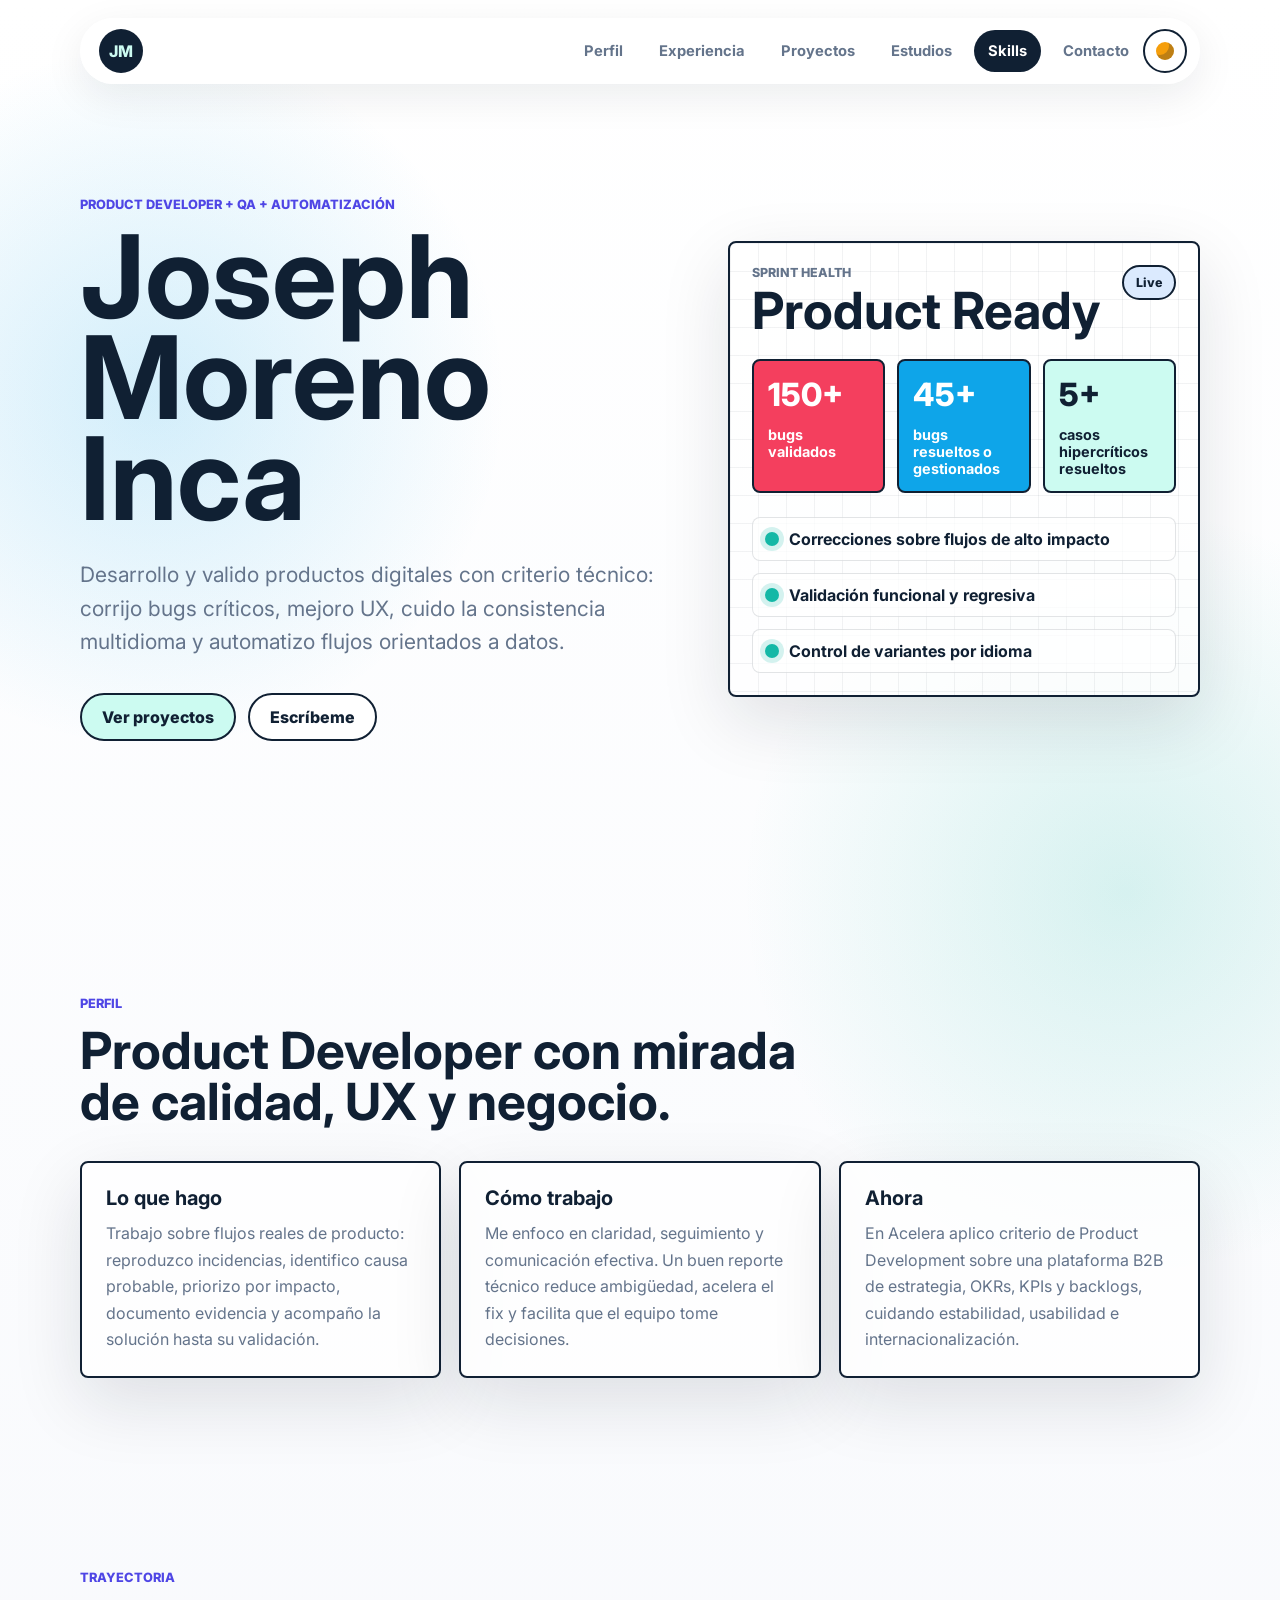
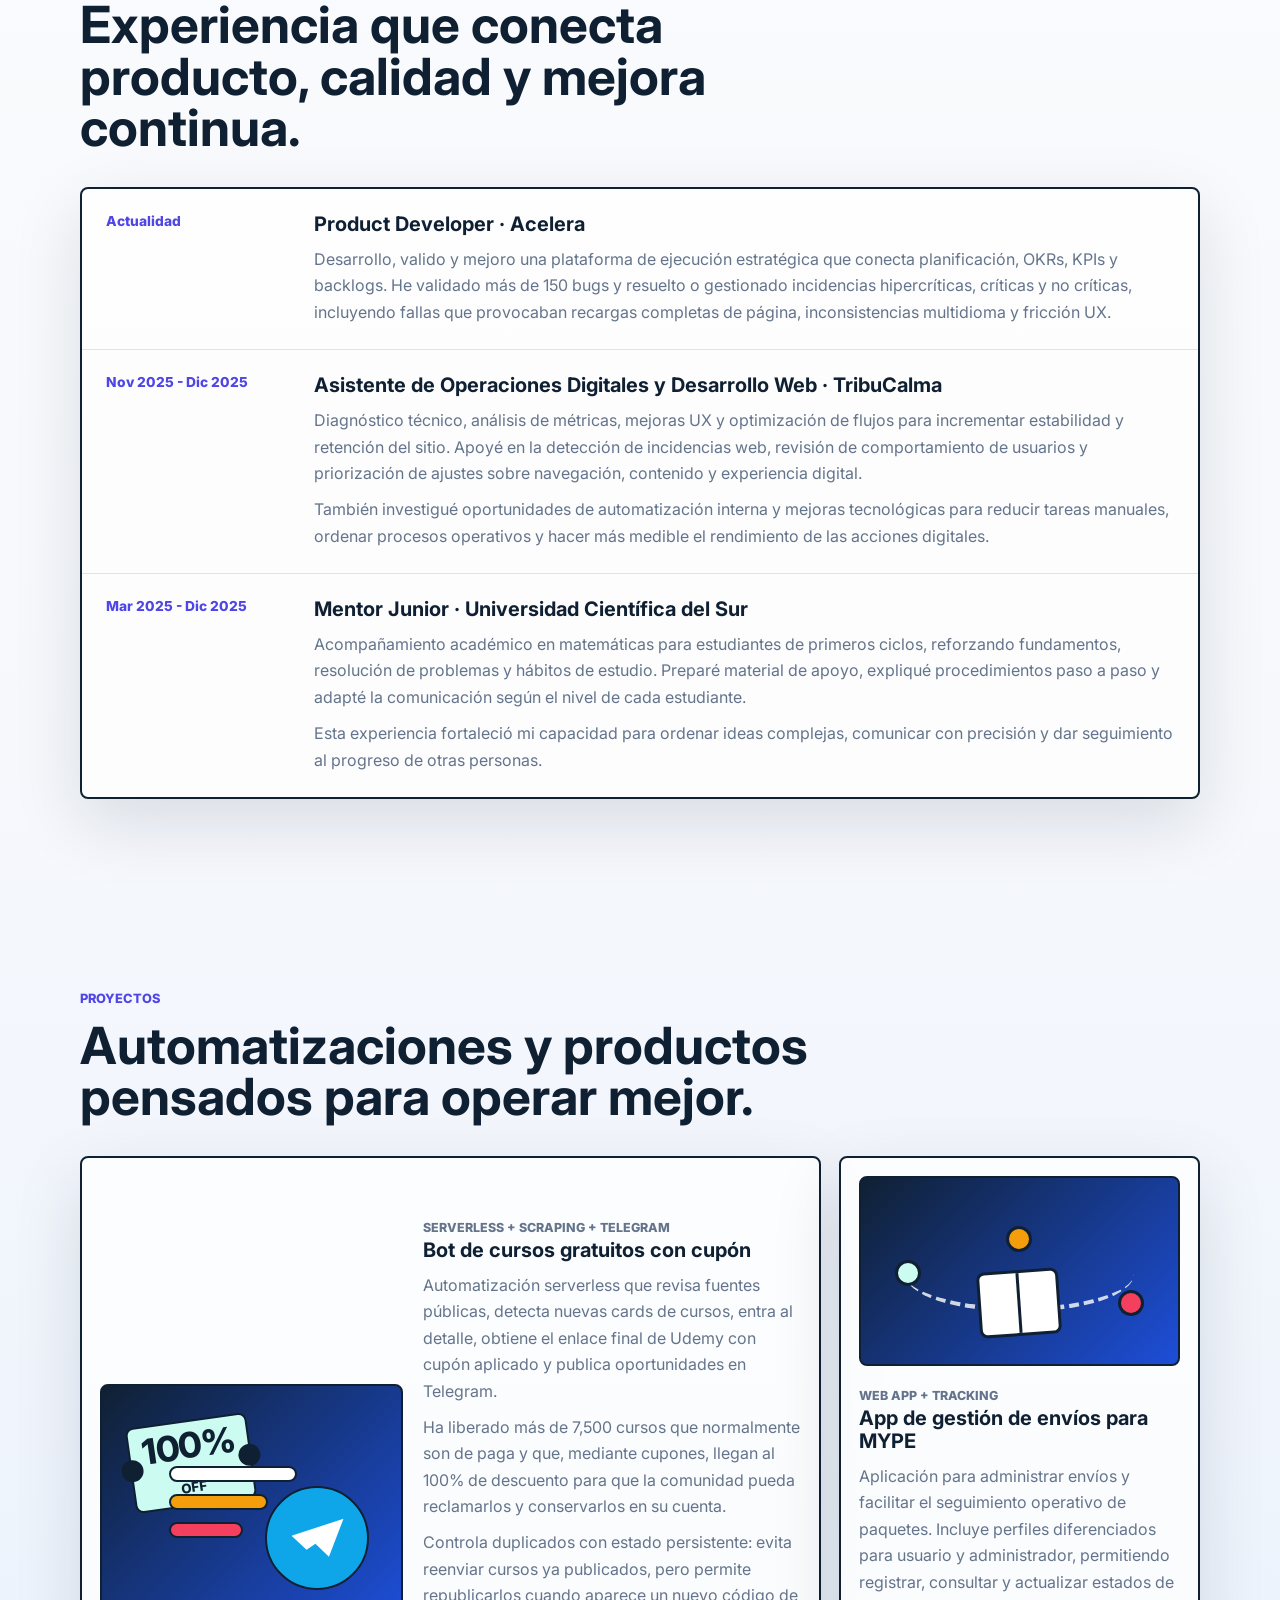
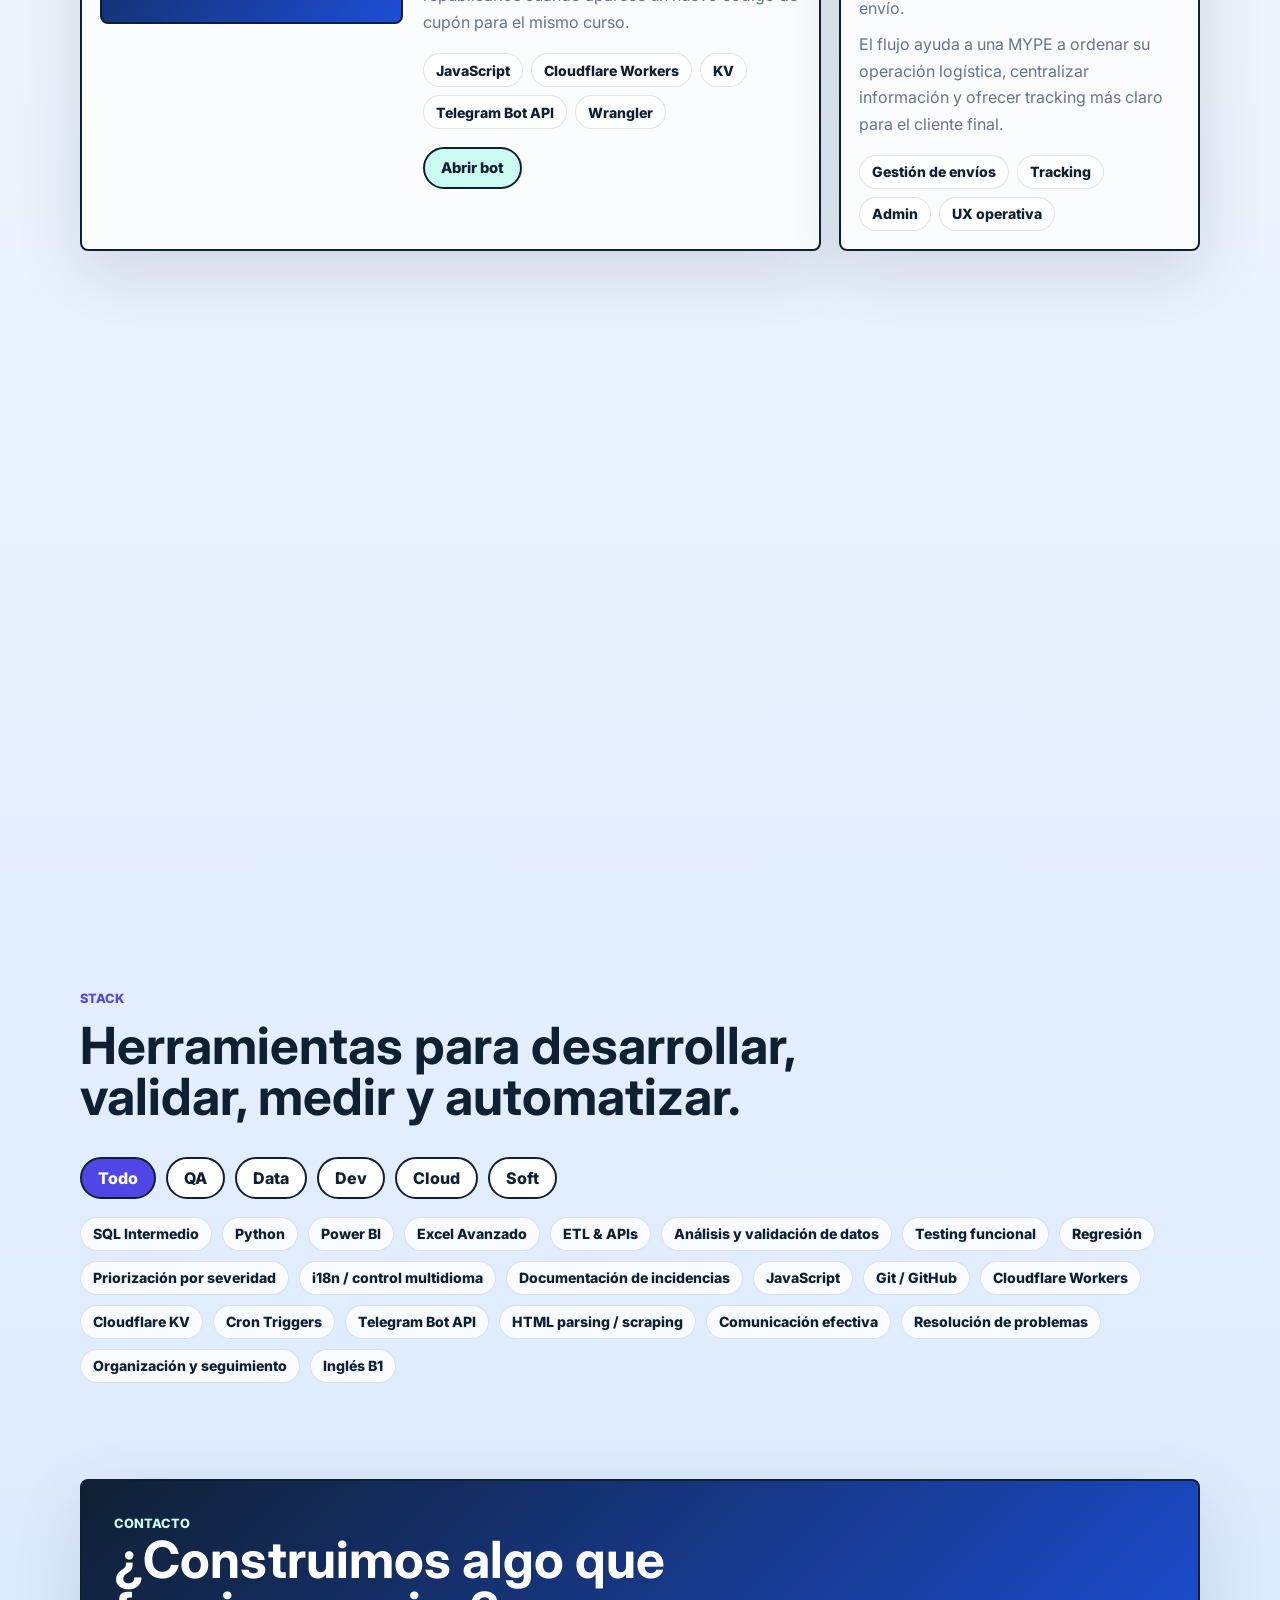
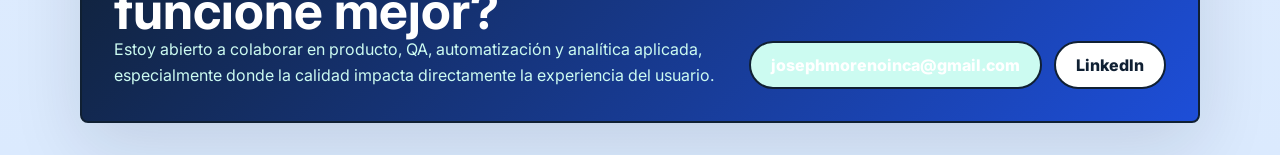
==== commit 0c06876b: "Agregar favicon del portfolio" ====
--- a/index.html
+++ b/index.html
@@ -5,6 +5,7 @@
     <meta name="viewport" content="width=device-width, initial-scale=1.0">
     <meta name="description" content="Portfolio de Joseph Alexis Moreno Inca, Product Developer con foco en calidad, UX y automatización.">
     <title>Joseph Moreno | Product Developer Portfolio</title>
+    <link rel="icon" type="image/svg+xml" href="favicon.svg">
     <link rel="preconnect" href="https://fonts.googleapis.com">
     <link rel="preconnect" href="https://fonts.gstatic.com" crossorigin>
     <link href="https://fonts.googleapis.com/css2?family=Inter:wght@400;500;600;700;800&display=swap" rel="stylesheet">
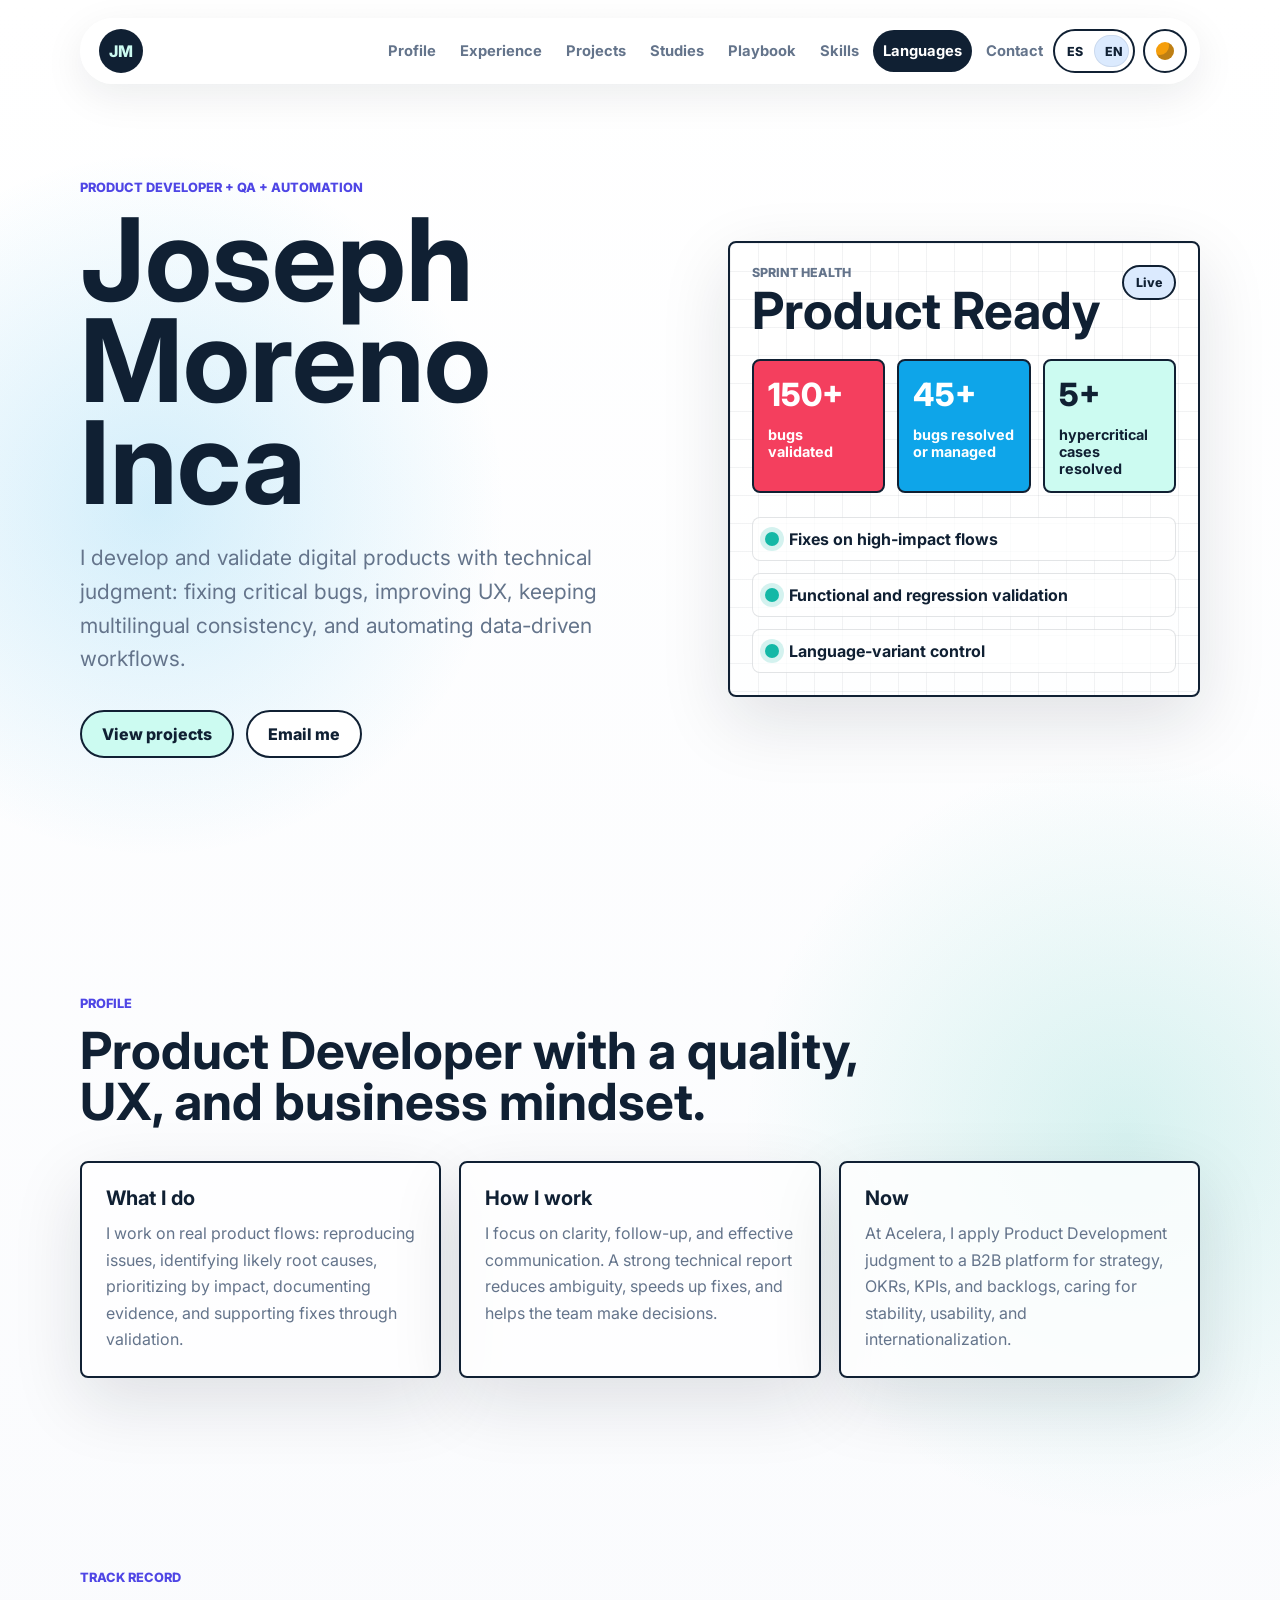
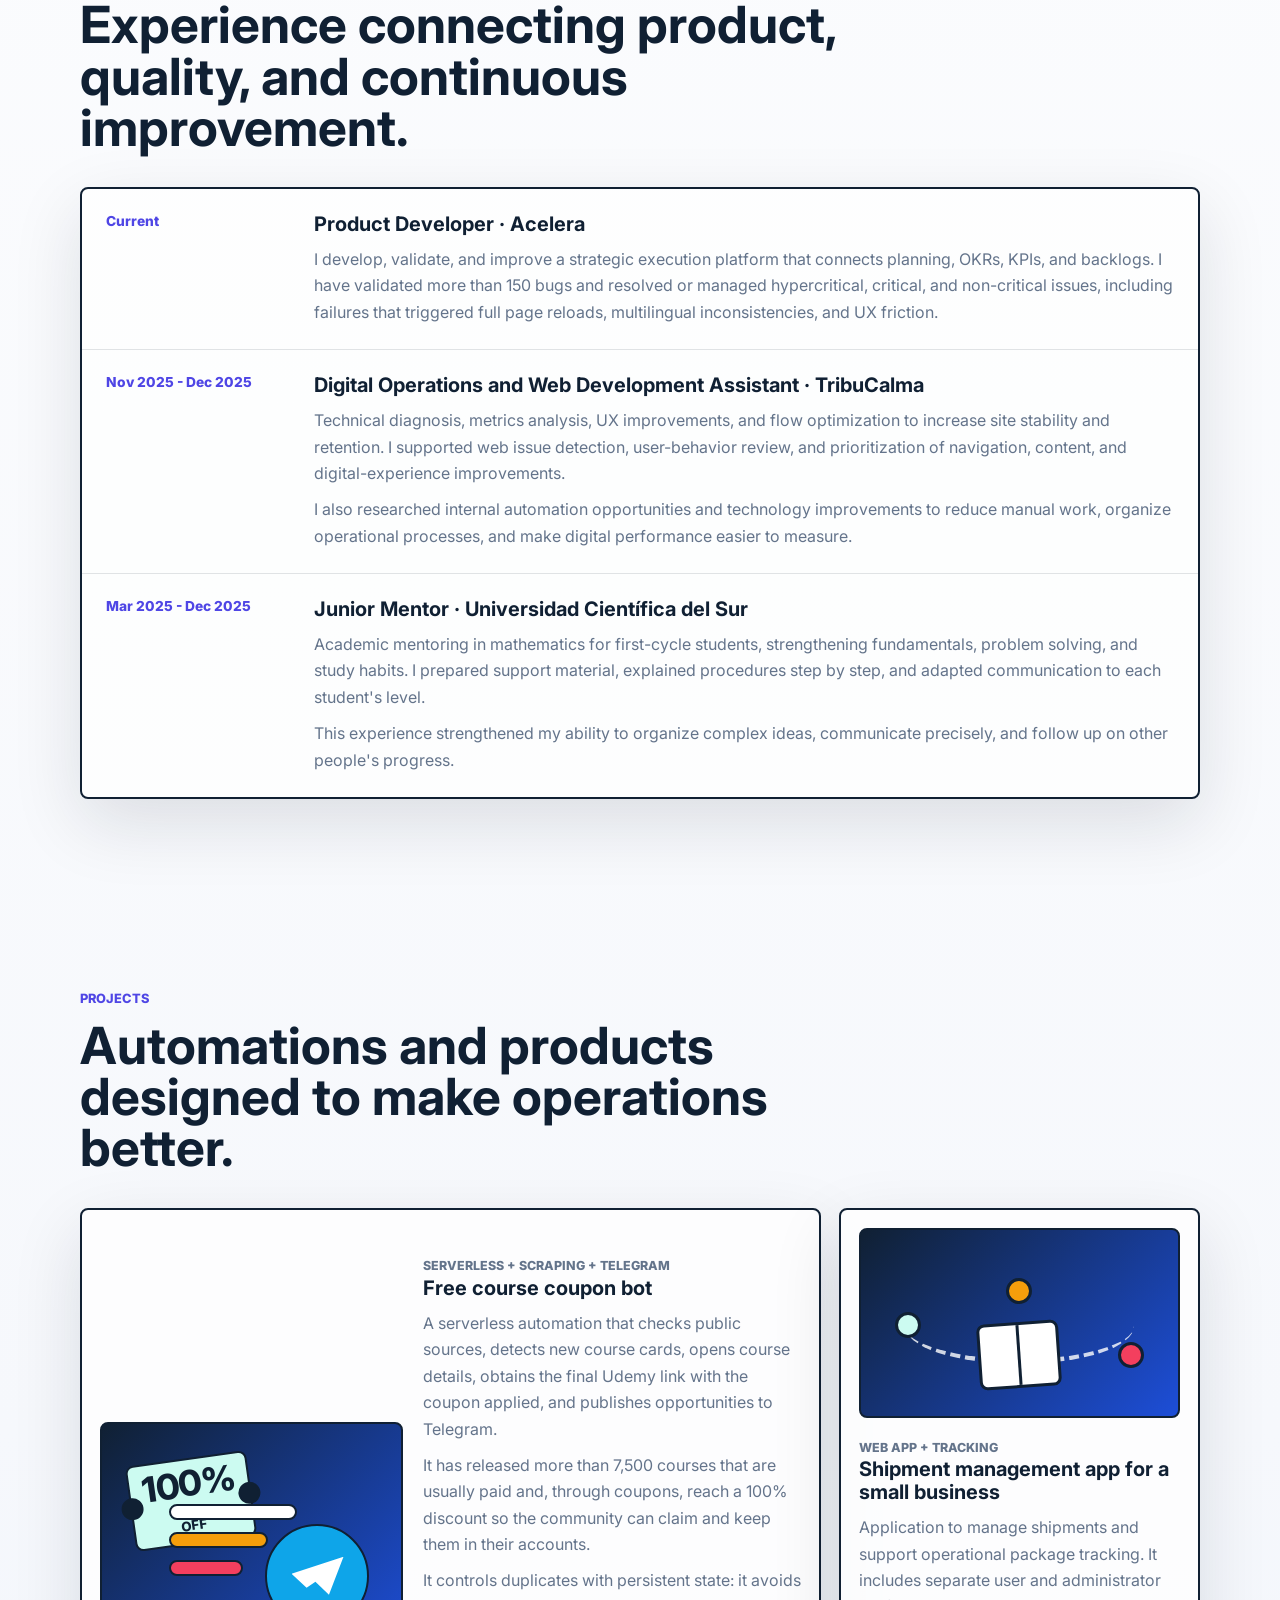
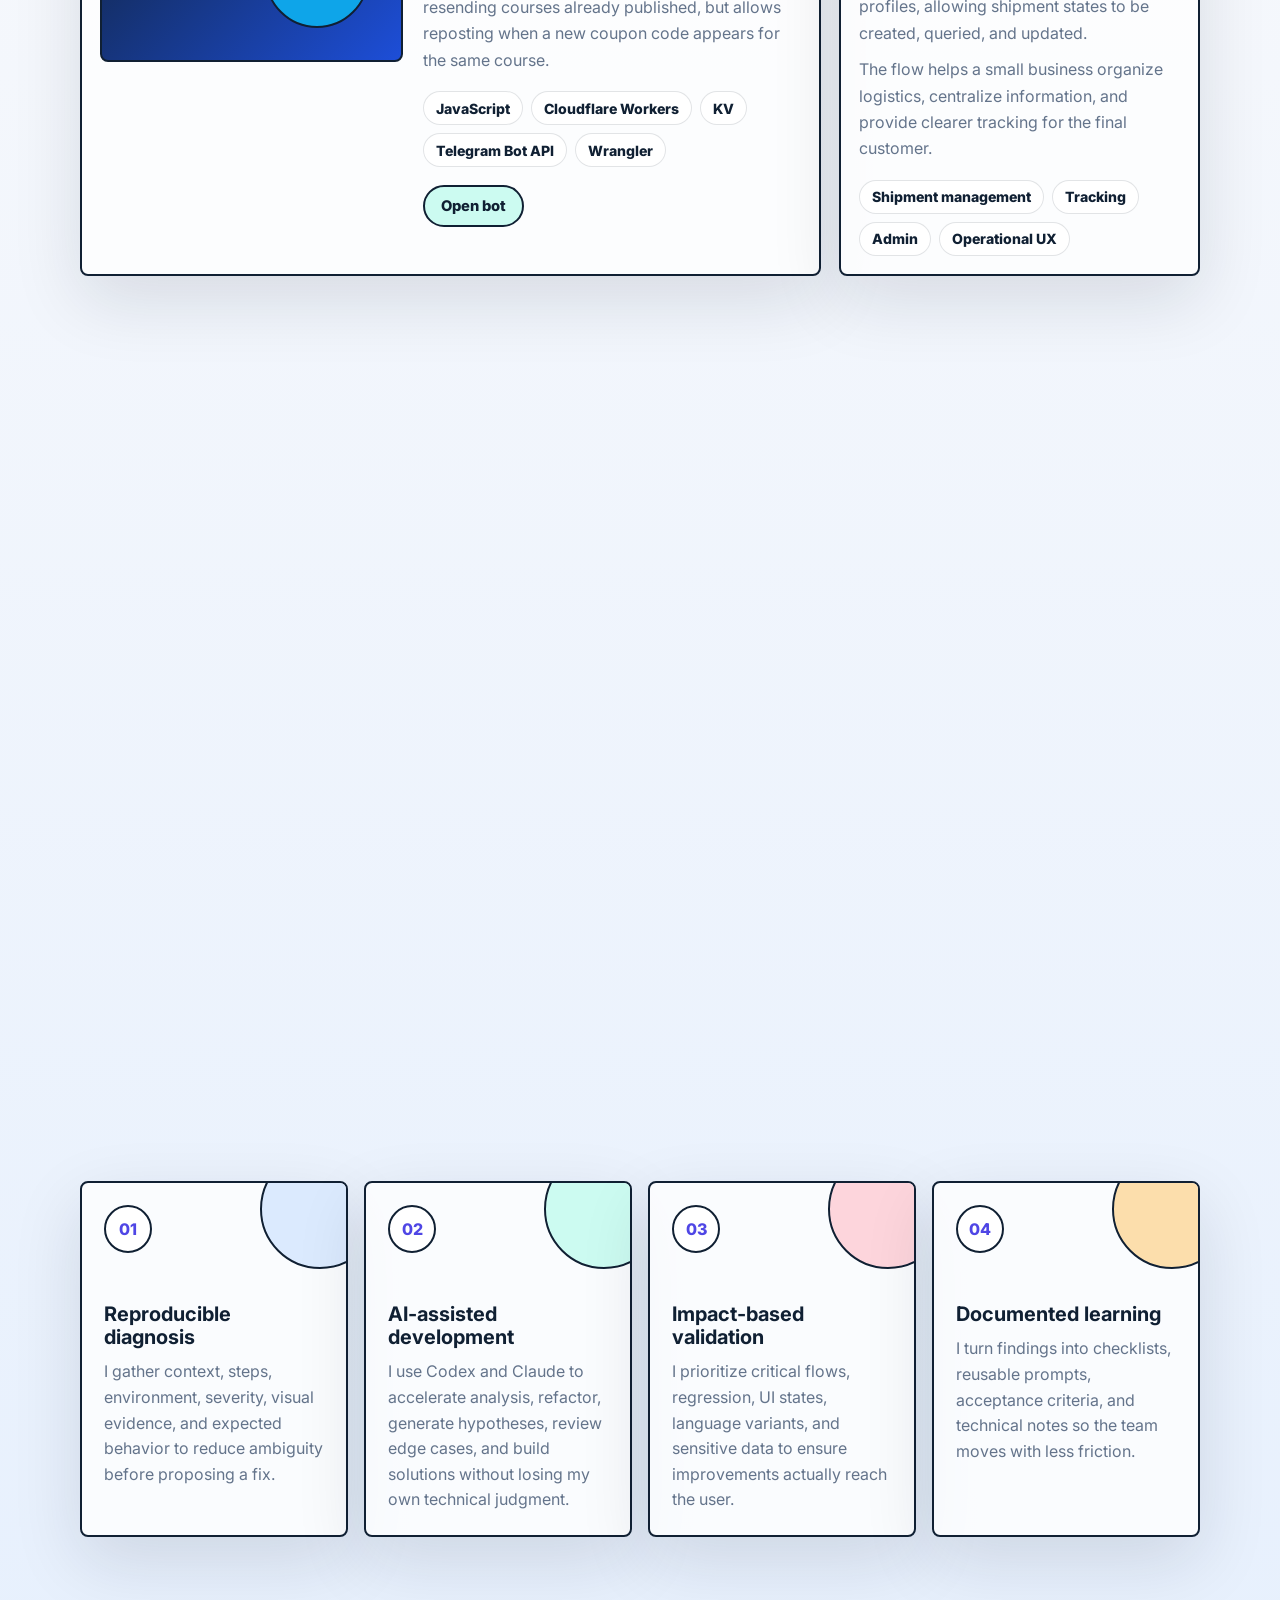
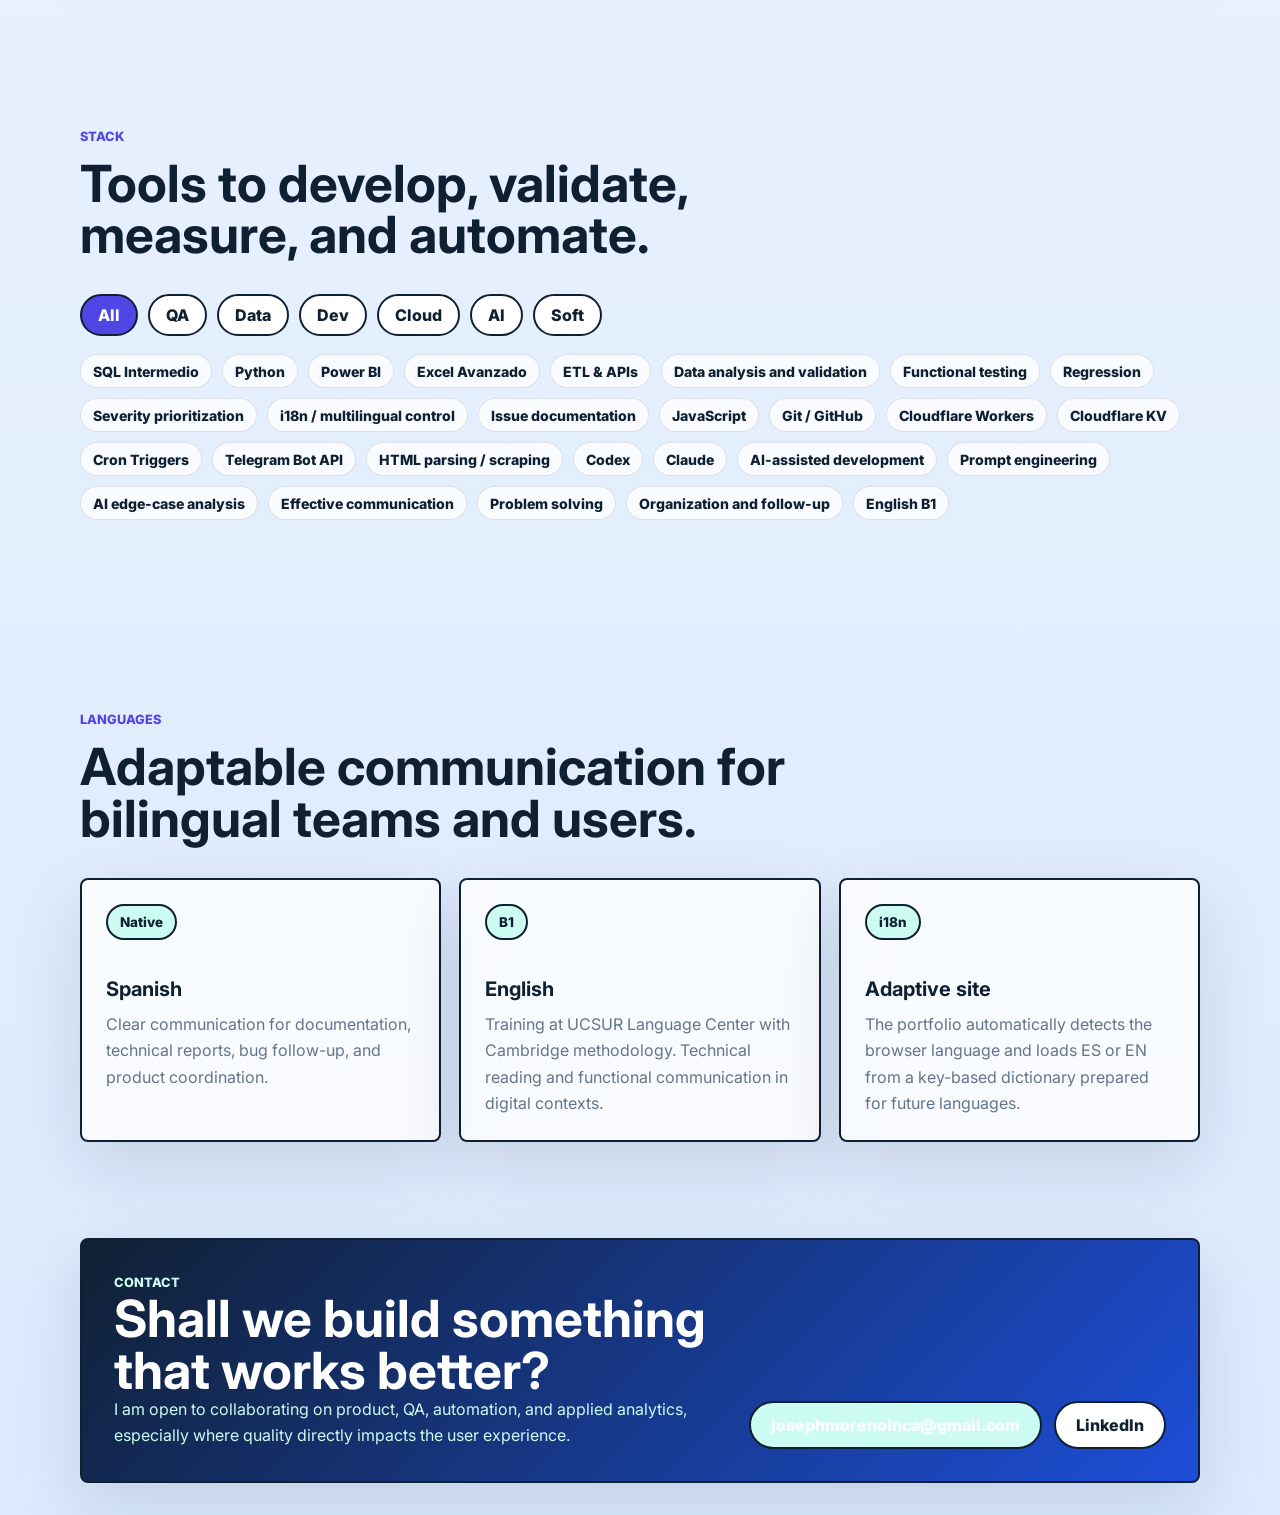
==== commit db91db1a: "Idiomas" ====
--- a/index.html
+++ b/index.html
@@ -3,8 +3,8 @@
 <head>
     <meta charset="UTF-8">
     <meta name="viewport" content="width=device-width, initial-scale=1.0">
-    <meta name="description" content="Portfolio de Joseph Alexis Moreno Inca, Product Developer con foco en calidad, UX y automatización.">
-    <title>Joseph Moreno | Product Developer Portfolio</title>
+    <meta name="description" content="meta.description" data-i18n-attr="content:meta.description">
+    <title data-i18n="meta.title">meta.title</title>
     <link rel="icon" type="image/svg+xml" href="favicon.svg">
     <link rel="preconnect" href="https://fonts.googleapis.com">
     <link rel="preconnect" href="https://fonts.gstatic.com" crossorigin>
@@ -13,148 +13,138 @@
 </head>
 <body>
     <header class="site-header">
-        <a class="brand" href="#inicio" aria-label="Ir al inicio">
+        <a class="brand" href="#inicio" aria-label="nav.homeAria" data-i18n-attr="aria-label:nav.homeAria">
             <span>JM</span>
         </a>
 
         <div class="header-actions">
-            <button class="theme-toggle" type="button" aria-label="Cambiar tema" title="Cambiar tema">
+            <button class="language-toggle" type="button" aria-label="language.toggleAria" title="language.toggleTitle" data-i18n-attr="aria-label:language.toggleAria;title:language.toggleTitle">
+                <span class="language-option">ES</span>
+                <span class="language-option">EN</span>
+                <span class="language-thumb" aria-hidden="true"></span>
+            </button>
+
+            <button class="theme-toggle" type="button" aria-label="theme.toggle" title="theme.toggle">
                 <span class="theme-icon" aria-hidden="true"></span>
             </button>
 
-            <button class="nav-toggle" type="button" aria-label="Abrir menú" aria-expanded="false">
+            <button class="nav-toggle" type="button" aria-label="nav.menuAria" aria-expanded="false" data-i18n-attr="aria-label:nav.menuAria">
                 <span></span>
                 <span></span>
             </button>
         </div>
 
-        <nav class="main-nav" aria-label="Principal">
-            <a href="#perfil">Perfil</a>
-            <a href="#experiencia">Experiencia</a>
-            <a href="#proyectos">Proyectos</a>
-            <a href="#estudios">Estudios</a>
-            <a href="#skills">Skills</a>
-            <a href="#contacto">Contacto</a>
+        <nav class="main-nav" aria-label="nav.primaryAria" data-i18n-attr="aria-label:nav.primaryAria">
+            <a href="#profile" data-i18n="nav.profile">nav.profile</a>
+            <a href="#experience" data-i18n="nav.experience">nav.experience</a>
+            <a href="#projects" data-i18n="nav.projects">nav.projects</a>
+            <a href="#studies" data-i18n="nav.studies">nav.studies</a>
+            <a href="#playbook" data-i18n="nav.playbook">nav.playbook</a>
+            <a href="#skills" data-i18n="nav.skills">nav.skills</a>
+            <a href="#languages" data-i18n="nav.languages">nav.languages</a>
+            <a href="#contact" data-i18n="nav.contact">nav.contact</a>
         </nav>
     </header>
 
     <main id="inicio">
         <section class="hero section-band">
             <div class="hero-copy reveal">
-                <p class="eyebrow">Product Developer + QA + Automatización</p>
+                <p class="eyebrow" data-i18n="hero.eyebrow">hero.eyebrow</p>
                 <h1>Joseph Moreno Inca</h1>
-                <p class="hero-lead">
-                    Desarrollo y valido productos digitales con criterio técnico: corrijo bugs críticos, mejoro UX, cuido la consistencia multidioma y automatizo flujos orientados a datos.
-                </p>
+                <p class="hero-lead" data-i18n="hero.lead">hero.lead</p>
                 <div class="hero-actions">
-                    <a class="button primary" href="#proyectos">Ver proyectos</a>
-                    <a class="button ghost" href="mailto:josephmorenoinca@gmail.com">Escríbeme</a>
+                    <a class="button primary" href="#projects" data-i18n="hero.projectsCta">hero.projectsCta</a>
+                    <a class="button ghost" href="mailto:josephmorenoinca@gmail.com" data-i18n="hero.emailCta">hero.emailCta</a>
                 </div>
             </div>
 
-            <aside class="quality-panel reveal" aria-label="Resumen de calidad">
+            <aside class="quality-panel reveal" aria-label="hero.panelAria" data-i18n-attr="aria-label:hero.panelAria">
                 <div class="panel-top">
                     <div>
                         <span class="panel-label">Sprint Health</span>
-                    <strong>Product Ready</strong>
+                        <strong>Product Ready</strong>
                     </div>
                     <span class="status-pill">Live</span>
                 </div>
                 <div class="signal-grid">
                     <div class="signal-card coral">
                         <span>150+</span>
-                        <p>bugs validados</p>
+                        <p data-i18n="hero.metricBugs">hero.metricBugs</p>
                     </div>
                     <div class="signal-card aqua">
                         <span>45+</span>
-                        <p>bugs resueltos o gestionados</p>
+                        <p data-i18n="hero.metricManaged">hero.metricManaged</p>
                     </div>
                     <div class="signal-card lime">
                         <span>5+</span>
-                        <p>casos hipercríticos resueltos</p>
+                        <p data-i18n="hero.metricCritical">hero.metricCritical</p>
                     </div>
                 </div>
                 <div class="checklist">
-                    <div><span></span> Correcciones sobre flujos de alto impacto</div>
-                    <div><span></span> Validación funcional y regresiva</div>
-                    <div><span></span> Control de variantes por idioma</div>
+                    <div><span></span> <em data-i18n="hero.checkHighImpact">hero.checkHighImpact</em></div>
+                    <div><span></span> <em data-i18n="hero.checkRegression">hero.checkRegression</em></div>
+                    <div><span></span> <em data-i18n="hero.checkLanguage">hero.checkLanguage</em></div>
                 </div>
             </aside>
         </section>
 
-        <section id="perfil" class="profile section-band">
-            <div class="section-heading reveal">
-                <p class="eyebrow">Perfil</p>
-                <h2>Product Developer con mirada de calidad, UX y negocio.</h2>
+        <section id="profile" class="profile section-band">
+            <div class="section-heading reveal">
+                <p class="eyebrow" data-i18n="profile.eyebrow">profile.eyebrow</p>
+                <h2 data-i18n="profile.title">profile.title</h2>
             </div>
             <div class="profile-grid">
                 <article class="profile-card reveal">
-                    <h3>Lo que hago</h3>
-                    <p>
-                        Trabajo sobre flujos reales de producto: reproduzco incidencias, identifico causa probable, priorizo por impacto, documento evidencia y acompaño la solución hasta su validación.
-                    </p>
+                    <h3 data-i18n="profile.whatTitle">profile.whatTitle</h3>
+                    <p data-i18n="profile.whatText">profile.whatText</p>
                 </article>
                 <article class="profile-card reveal">
-                    <h3>Cómo trabajo</h3>
-                    <p>
-                        Me enfoco en claridad, seguimiento y comunicación efectiva. Un buen reporte técnico reduce ambigüedad, acelera el fix y facilita que el equipo tome decisiones.
-                    </p>
+                    <h3 data-i18n="profile.howTitle">profile.howTitle</h3>
+                    <p data-i18n="profile.howText">profile.howText</p>
                 </article>
                 <article class="profile-card reveal">
-                    <h3>Ahora</h3>
-                    <p>
-                        En Acelera aplico criterio de Product Development sobre una plataforma B2B de estrategia, OKRs, KPIs y backlogs, cuidando estabilidad, usabilidad e internacionalización.
-                    </p>
-                </article>
-            </div>
-        </section>
-
-        <section id="experiencia" class="timeline-section section-band">
-            <div class="section-heading reveal">
-                <p class="eyebrow">Trayectoria</p>
-                <h2>Experiencia que conecta producto, calidad y mejora continua.</h2>
+                    <h3 data-i18n="profile.nowTitle">profile.nowTitle</h3>
+                    <p data-i18n="profile.nowText">profile.nowText</p>
+                </article>
+            </div>
+        </section>
+
+        <section id="experience" class="timeline-section section-band">
+            <div class="section-heading reveal">
+                <p class="eyebrow" data-i18n="experience.eyebrow">experience.eyebrow</p>
+                <h2 data-i18n="experience.title">experience.title</h2>
             </div>
             <div class="timeline">
                 <article class="timeline-item reveal">
-                    <span class="date">Actualidad</span>
-                    <div>
-                        <h3>Product Developer · Acelera</h3>
-                        <p>
-                            Desarrollo, valido y mejoro una plataforma de ejecución estratégica que conecta planificación, OKRs, KPIs y backlogs. He validado más de 150 bugs y resuelto o gestionado incidencias hipercríticas, críticas y no críticas, incluyendo fallas que provocaban recargas completas de página, inconsistencias multidioma y fricción UX.
-                        </p>
+                    <span class="date" data-i18n="experience.aceleraDate">experience.aceleraDate</span>
+                    <div>
+                        <h3 data-i18n="experience.aceleraRole">experience.aceleraRole</h3>
+                        <p data-i18n="experience.aceleraText">experience.aceleraText</p>
                     </div>
                 </article>
                 <article class="timeline-item reveal">
-                    <span class="date">Nov 2025 - Dic 2025</span>
-                    <div>
-                        <h3>Asistente de Operaciones Digitales y Desarrollo Web · TribuCalma</h3>
-                        <p>
-                            Diagnóstico técnico, análisis de métricas, mejoras UX y optimización de flujos para incrementar estabilidad y retención del sitio. Apoyé en la detección de incidencias web, revisión de comportamiento de usuarios y priorización de ajustes sobre navegación, contenido y experiencia digital.
-                        </p>
-                        <p>
-                            También investigué oportunidades de automatización interna y mejoras tecnológicas para reducir tareas manuales, ordenar procesos operativos y hacer más medible el rendimiento de las acciones digitales.
-                        </p>
+                    <span class="date" data-i18n="experience.tribuDate">experience.tribuDate</span>
+                    <div>
+                        <h3 data-i18n="experience.tribuRole">experience.tribuRole</h3>
+                        <p data-i18n="experience.tribuTextOne">experience.tribuTextOne</p>
+                        <p data-i18n="experience.tribuTextTwo">experience.tribuTextTwo</p>
                     </div>
                 </article>
                 <article class="timeline-item reveal">
-                    <span class="date">Mar 2025 - Dic 2025</span>
-                    <div>
-                        <h3>Mentor Junior · Universidad Científica del Sur</h3>
-                        <p>
-                            Acompañamiento académico en matemáticas para estudiantes de primeros ciclos, reforzando fundamentos, resolución de problemas y hábitos de estudio. Preparé material de apoyo, expliqué procedimientos paso a paso y adapté la comunicación según el nivel de cada estudiante.
-                        </p>
-                        <p>
-                            Esta experiencia fortaleció mi capacidad para ordenar ideas complejas, comunicar con precisión y dar seguimiento al progreso de otras personas.
-                        </p>
-                    </div>
-                </article>
-            </div>
-        </section>
-
-        <section id="proyectos" class="projects section-band">
-            <div class="section-heading reveal">
-                <p class="eyebrow">Proyectos</p>
-                <h2>Automatizaciones y productos pensados para operar mejor.</h2>
+                    <span class="date" data-i18n="experience.mentorDate">experience.mentorDate</span>
+                    <div>
+                        <h3 data-i18n="experience.mentorRole">experience.mentorRole</h3>
+                        <p data-i18n="experience.mentorTextOne">experience.mentorTextOne</p>
+                        <p data-i18n="experience.mentorTextTwo">experience.mentorTextTwo</p>
+                    </div>
+                </article>
+            </div>
+        </section>
+
+        <section id="projects" class="projects section-band">
+            <div class="section-heading reveal">
+                <p class="eyebrow" data-i18n="projects.eyebrow">projects.eyebrow</p>
+                <h2 data-i18n="projects.title">projects.title</h2>
             </div>
             <div class="project-grid">
                 <article class="project-card featured reveal">
@@ -170,20 +160,14 @@
                     </div>
                     <div>
                         <p class="project-type">Serverless + Scraping + Telegram</p>
-                        <h3>Bot de cursos gratuitos con cupón</h3>
-                        <p>
-                            Automatización serverless que revisa fuentes públicas, detecta nuevas cards de cursos, entra al detalle, obtiene el enlace final de Udemy con cupón aplicado y publica oportunidades en Telegram.
-                        </p>
-                        <p>
-                            Ha liberado más de 7,500 cursos que normalmente son de paga y que, mediante cupones, llegan al 100% de descuento para que la comunidad pueda reclamarlos y conservarlos en su cuenta.
-                        </p>
-                        <p>
-                            Controla duplicados con estado persistente: evita reenviar cursos ya publicados, pero permite republicarlos cuando aparece un nuevo código de cupón para el mismo curso.
-                        </p>
+                        <h3 data-i18n="projects.botTitle">projects.botTitle</h3>
+                        <p data-i18n="projects.botTextOne">projects.botTextOne</p>
+                        <p data-i18n="projects.botTextTwo">projects.botTextTwo</p>
+                        <p data-i18n="projects.botTextThree">projects.botTextThree</p>
                         <div class="chips">
                             <span>JavaScript</span><span>Cloudflare Workers</span><span>KV</span><span>Telegram Bot API</span><span>Wrangler</span>
                         </div>
-                        <a class="project-link" href="https://t.me/gratisudemy" target="_blank" rel="noreferrer">Abrir bot</a>
+                        <a class="project-link" href="https://t.me/gratisudemy" target="_blank" rel="noreferrer" data-i18n="projects.botCta">projects.botCta</a>
                     </div>
                 </article>
 
@@ -197,51 +181,77 @@
                     </div>
                     <div>
                         <p class="project-type">Web App + Tracking</p>
-                        <h3>App de gestión de envíos para MYPE</h3>
-                        <p>
-                            Aplicación para administrar envíos y facilitar el seguimiento operativo de paquetes. Incluye perfiles diferenciados para usuario y administrador, permitiendo registrar, consultar y actualizar estados de envío.
-                        </p>
-                        <p>
-                            El flujo ayuda a una MYPE a ordenar su operación logística, centralizar información y ofrecer tracking más claro para el cliente final.
-                        </p>
+                        <h3 data-i18n="projects.deliveryTitle">projects.deliveryTitle</h3>
+                        <p data-i18n="projects.deliveryTextOne">projects.deliveryTextOne</p>
+                        <p data-i18n="projects.deliveryTextTwo">projects.deliveryTextTwo</p>
                         <div class="chips">
-                            <span>Gestión de envíos</span><span>Tracking</span><span>Admin</span><span>UX operativa</span>
+                            <span data-i18n="projects.deliveryChipOne">projects.deliveryChipOne</span><span>Tracking</span><span>Admin</span><span data-i18n="projects.deliveryChipFour">projects.deliveryChipFour</span>
                         </div>
                     </div>
                 </article>
             </div>
         </section>
 
-        <section id="estudios" class="studies section-band">
-            <div class="section-heading reveal">
-                <p class="eyebrow">Estudios</p>
-                <h2>Base académica reforzada con analítica aplicada.</h2>
+        <section id="studies" class="studies section-band">
+            <div class="section-heading reveal">
+                <p class="eyebrow" data-i18n="studies.eyebrow">studies.eyebrow</p>
+                <h2 data-i18n="studies.title">studies.title</h2>
             </div>
             <div class="study-grid">
                 <article class="study-card reveal">
-                    <span class="date">Agosto 2022 - Actualidad</span>
-                    <h3>Ingeniería Empresarial y de Sistemas · Universidad Científica del Sur</h3>
-                    <p>Formación orientada a sistemas, procesos, negocio y tecnología. Reconocimiento en el Top 10% de rendimiento académico.</p>
+                    <span class="date" data-i18n="studies.degreeDate">studies.degreeDate</span>
+                    <h3 data-i18n="studies.degreeTitle">studies.degreeTitle</h3>
+                    <p data-i18n="studies.degreeText">studies.degreeText</p>
                 </article>
                 <article class="study-card reveal">
-                    <span class="date">Julio 2025</span>
-                    <h3>Data Analytics Essentials · Cisco Networking Academy</h3>
-                    <p>Certificación enfocada en análisis de datos, ETL, SQL y fundamentos para automatización y reporting.</p>
+                    <span class="date" data-i18n="studies.ciscoDate">studies.ciscoDate</span>
+                    <h3 data-i18n="studies.ciscoTitle">studies.ciscoTitle</h3>
+                    <p data-i18n="studies.ciscoText">studies.ciscoText</p>
+                </article>
+            </div>
+        </section>
+
+        <section id="playbook" class="playbook section-band">
+            <div class="section-heading reveal">
+                <p class="eyebrow" data-i18n="playbook.eyebrow">playbook.eyebrow</p>
+                <h2 data-i18n="playbook.title">playbook.title</h2>
+            </div>
+            <div class="playbook-grid">
+                <article class="playbook-card reveal">
+                    <span class="step-number">01</span>
+                    <h3 data-i18n="playbook.stepOneTitle">playbook.stepOneTitle</h3>
+                    <p data-i18n="playbook.stepOneText">playbook.stepOneText</p>
+                </article>
+                <article class="playbook-card reveal">
+                    <span class="step-number">02</span>
+                    <h3 data-i18n="playbook.stepTwoTitle">playbook.stepTwoTitle</h3>
+                    <p data-i18n="playbook.stepTwoText">playbook.stepTwoText</p>
+                </article>
+                <article class="playbook-card reveal">
+                    <span class="step-number">03</span>
+                    <h3 data-i18n="playbook.stepThreeTitle">playbook.stepThreeTitle</h3>
+                    <p data-i18n="playbook.stepThreeText">playbook.stepThreeText</p>
+                </article>
+                <article class="playbook-card reveal">
+                    <span class="step-number">04</span>
+                    <h3 data-i18n="playbook.stepFourTitle">playbook.stepFourTitle</h3>
+                    <p data-i18n="playbook.stepFourText">playbook.stepFourText</p>
                 </article>
             </div>
         </section>
 
         <section id="skills" class="skills section-band">
             <div class="section-heading reveal">
-                <p class="eyebrow">Stack</p>
-                <h2>Herramientas para desarrollar, validar, medir y automatizar.</h2>
-            </div>
-            <div class="skill-controls reveal" aria-label="Filtros de habilidades">
-                <button class="filter active" type="button" data-filter="all">Todo</button>
+                <p class="eyebrow" data-i18n="skills.eyebrow">skills.eyebrow</p>
+                <h2 data-i18n="skills.title">skills.title</h2>
+            </div>
+            <div class="skill-controls reveal" aria-label="skills.filtersAria" data-i18n-attr="aria-label:skills.filtersAria">
+                <button class="filter active" type="button" data-filter="all" data-i18n="skills.filterAll">skills.filterAll</button>
                 <button class="filter" type="button" data-filter="qa">QA</button>
                 <button class="filter" type="button" data-filter="data">Data</button>
                 <button class="filter" type="button" data-filter="dev">Dev</button>
                 <button class="filter" type="button" data-filter="cloud">Cloud</button>
+                <button class="filter" type="button" data-filter="ai" data-i18n="skills.filterAi">skills.filterAi</button>
                 <button class="filter" type="button" data-filter="soft">Soft</button>
             </div>
             <div class="skill-list reveal">
@@ -250,12 +260,12 @@
                 <span data-category="data">Power BI</span>
                 <span data-category="data">Excel Avanzado</span>
                 <span data-category="data">ETL & APIs</span>
-                <span data-category="qa">Análisis y validación de datos</span>
-                <span data-category="qa">Testing funcional</span>
-                <span data-category="qa">Regresión</span>
-                <span data-category="qa">Priorización por severidad</span>
-                <span data-category="qa">i18n / control multidioma</span>
-                <span data-category="qa">Documentación de incidencias</span>
+                <span data-category="qa" data-i18n="skills.dataValidation">skills.dataValidation</span>
+                <span data-category="qa" data-i18n="skills.functionalTesting">skills.functionalTesting</span>
+                <span data-category="qa" data-i18n="skills.regression">skills.regression</span>
+                <span data-category="qa" data-i18n="skills.severity">skills.severity</span>
+                <span data-category="qa" data-i18n="skills.i18n">skills.i18n</span>
+                <span data-category="qa" data-i18n="skills.issueDocs">skills.issueDocs</span>
                 <span data-category="dev">JavaScript</span>
                 <span data-category="dev">Git / GitHub</span>
                 <span data-category="cloud">Cloudflare Workers</span>
@@ -263,18 +273,47 @@
                 <span data-category="cloud">Cron Triggers</span>
                 <span data-category="cloud">Telegram Bot API</span>
                 <span data-category="dev">HTML parsing / scraping</span>
-                <span data-category="soft">Comunicación efectiva</span>
-                <span data-category="soft">Resolución de problemas</span>
-                <span data-category="soft">Organización y seguimiento</span>
-                <span data-category="soft">Inglés B1</span>
-            </div>
-        </section>
-
-        <section id="contacto" class="contact section-band">
+                <span data-category="ai">Codex</span>
+                <span data-category="ai">Claude</span>
+                <span data-category="ai" data-i18n="skills.aiDevelopment">skills.aiDevelopment</span>
+                <span data-category="ai" data-i18n="skills.promptEngineering">skills.promptEngineering</span>
+                <span data-category="ai" data-i18n="skills.aiEdgeCases">skills.aiEdgeCases</span>
+                <span data-category="soft" data-i18n="skills.communication">skills.communication</span>
+                <span data-category="soft" data-i18n="skills.problemSolving">skills.problemSolving</span>
+                <span data-category="soft" data-i18n="skills.organization">skills.organization</span>
+                <span data-category="soft" data-i18n="skills.english">skills.english</span>
+            </div>
+        </section>
+
+        <section id="languages" class="languages section-band">
+            <div class="section-heading reveal">
+                <p class="eyebrow" data-i18n="languages.eyebrow">languages.eyebrow</p>
+                <h2 data-i18n="languages.title">languages.title</h2>
+            </div>
+            <div class="language-grid">
+                <article class="language-card reveal">
+                    <span class="language-level" data-i18n="languages.spanishLevel">languages.spanishLevel</span>
+                    <h3 data-i18n="languages.spanishTitle">languages.spanishTitle</h3>
+                    <p data-i18n="languages.spanishText">languages.spanishText</p>
+                </article>
+                <article class="language-card reveal">
+                    <span class="language-level">B1</span>
+                    <h3 data-i18n="languages.englishTitle">languages.englishTitle</h3>
+                    <p data-i18n="languages.englishText">languages.englishText</p>
+                </article>
+                <article class="language-card reveal">
+                    <span class="language-level">i18n</span>
+                    <h3 data-i18n="languages.siteTitle">languages.siteTitle</h3>
+                    <p data-i18n="languages.siteText">languages.siteText</p>
+                </article>
+            </div>
+        </section>
+
+        <section id="contact" class="contact section-band">
             <div class="contact-copy reveal">
-                <p class="eyebrow">Contacto</p>
-                <h2>¿Construimos algo que funcione mejor?</h2>
-                <p>Estoy abierto a colaborar en producto, QA, automatización y analítica aplicada, especialmente donde la calidad impacta directamente la experiencia del usuario.</p>
+                <p class="eyebrow" data-i18n="contact.eyebrow">contact.eyebrow</p>
+                <h2 data-i18n="contact.title">contact.title</h2>
+                <p data-i18n="contact.text">contact.text</p>
             </div>
             <div class="contact-actions reveal">
                 <a class="button primary" href="mailto:josephmorenoinca@gmail.com">josephmorenoinca@gmail.com</a>
@@ -282,7 +321,7 @@
             </div>
         </section>
     </main>
-
+    <script src="i18n.js"></script>
     <script src="script.js"></script>
 </body>
 </html>
--- a/style.css
+++ b/style.css
@@ -137,6 +137,61 @@
     cursor: pointer;
 }
 
+.language-toggle {
+    position: relative;
+    display: grid;
+    width: 82px;
+    height: 44px;
+    grid-template-columns: 1fr 1fr;
+    align-items: center;
+    border: 2px solid var(--ink);
+    border-radius: 999px;
+    background: var(--surface);
+    color: var(--ink);
+    cursor: pointer;
+    font: inherit;
+    font-weight: 800;
+    overflow: hidden;
+    padding: 0;
+}
+
+[data-theme="dark"] .language-toggle {
+    color: #e5edf7;
+}
+
+@media (prefers-color-scheme: dark) {
+    :root:not([data-theme="light"]) .language-toggle {
+        color: #e5edf7;
+    }
+}
+
+.language-option {
+    position: relative;
+    z-index: 1;
+    display: grid;
+    height: 100%;
+    place-items: center;
+    font-size: 0.78rem;
+    transition: color 180ms ease;
+}
+
+.language-thumb {
+    position: absolute;
+    top: 4px;
+    left: 4px;
+    width: calc(50% - 4px);
+    height: calc(100% - 8px);
+    border-radius: 999px;
+    background: var(--soft-teal);
+    box-shadow: inset 0 0 0 1px rgba(16, 32, 51, 0.08);
+    transition: transform 220ms ease, background 220ms ease;
+}
+
+[data-language="en"] .language-thumb {
+    background: var(--soft-blue);
+    transform: translateX(100%);
+}
+
 .theme-icon {
     display: block;
     width: 18px;
@@ -161,13 +216,13 @@
 .main-nav {
     display: flex;
     align-items: center;
-    gap: 8px;
+    gap: 4px;
     order: 2;
     margin-left: auto;
 }
 
 .main-nav a {
-    padding: 12px 14px;
+    padding: 12px 10px;
     border-radius: 999px;
     color: var(--muted);
     font-size: 0.92rem;
@@ -297,6 +352,8 @@
 .timeline,
 .project-card,
 .study-card,
+.playbook-card,
+.language-card,
 .contact {
     border: 2px solid var(--ink);
     border-radius: 8px;
@@ -309,6 +366,8 @@
 [data-theme="dark"] .timeline,
 [data-theme="dark"] .project-card,
 [data-theme="dark"] .study-card,
+[data-theme="dark"] .playbook-card,
+[data-theme="dark"] .language-card,
 [data-theme="dark"] .contact {
     background: rgba(16, 28, 47, 0.82);
 }
@@ -323,6 +382,8 @@
     :root:not([data-theme="light"]) .timeline,
     :root:not([data-theme="light"]) .project-card,
     :root:not([data-theme="light"]) .study-card,
+    :root:not([data-theme="light"]) .playbook-card,
+    :root:not([data-theme="light"]) .language-card,
     :root:not([data-theme="light"]) .contact {
         background: rgba(16, 28, 47, 0.82);
     }
@@ -458,6 +519,10 @@
     box-shadow: 0 0 0 5px rgba(20, 184, 166, 0.18);
 }
 
+.checklist em {
+    font-style: normal;
+}
+
 .section-heading {
     max-width: 780px;
     margin-bottom: 34px;
@@ -478,6 +543,7 @@
 .timeline-item p,
 .project-card p,
 .study-card p,
+.language-card p,
 .contact-copy p {
     margin: 0;
     color: var(--muted);
@@ -821,6 +887,101 @@
     margin-bottom: 14px;
 }
 
+.playbook-grid {
+    display: grid;
+    grid-template-columns: repeat(4, minmax(0, 1fr));
+    gap: 16px;
+}
+
+.playbook-card {
+    position: relative;
+    overflow: hidden;
+    min-height: 270px;
+    padding: 22px;
+}
+
+.playbook-card::before {
+    position: absolute;
+    top: -34px;
+    right: -34px;
+    width: 116px;
+    height: 116px;
+    border: 2px solid var(--ink);
+    border-radius: 50%;
+    background: var(--soft-blue);
+    content: "";
+}
+
+.playbook-card:nth-child(2)::before {
+    background: var(--soft-teal);
+}
+
+.playbook-card:nth-child(3)::before {
+    background: color-mix(in srgb, var(--coral) 22%, var(--surface));
+}
+
+.playbook-card:nth-child(4)::before {
+    background: color-mix(in srgb, var(--sun) 34%, var(--surface));
+}
+
+.step-number {
+    position: relative;
+    z-index: 1;
+    display: inline-flex;
+    width: 48px;
+    height: 48px;
+    align-items: center;
+    justify-content: center;
+    margin-bottom: 50px;
+    border: 2px solid var(--ink);
+    border-radius: 50%;
+    background: var(--surface);
+    color: var(--violet);
+    font-weight: 800;
+}
+
+.playbook-card p {
+    margin: 0;
+    color: var(--muted);
+    line-height: 1.6;
+}
+
+.language-grid {
+    display: grid;
+    grid-template-columns: repeat(3, minmax(0, 1fr));
+    gap: 18px;
+}
+
+.language-card {
+    position: relative;
+    min-height: 230px;
+    padding: 24px;
+}
+
+.language-level {
+    display: inline-flex;
+    min-height: 36px;
+    align-items: center;
+    margin-bottom: 38px;
+    padding: 7px 12px;
+    border: 2px solid var(--ink);
+    border-radius: 999px;
+    background: var(--soft-teal);
+    color: var(--ink);
+    font-size: 0.84rem;
+    font-weight: 800;
+}
+
+[data-theme="dark"] .language-level {
+    color: #ecfeff;
+}
+
+@media (prefers-color-scheme: dark) {
+    :root:not([data-theme="light"]) .language-level {
+        color: #ecfeff;
+    }
+}
+
 .skill-controls {
     display: flex;
     flex-wrap: wrap;
@@ -926,6 +1087,8 @@
     .project-grid,
     .project-card.featured,
     .study-grid,
+    .playbook-grid,
+    .language-grid,
     .contact {
         grid-template-columns: 1fr;
     }
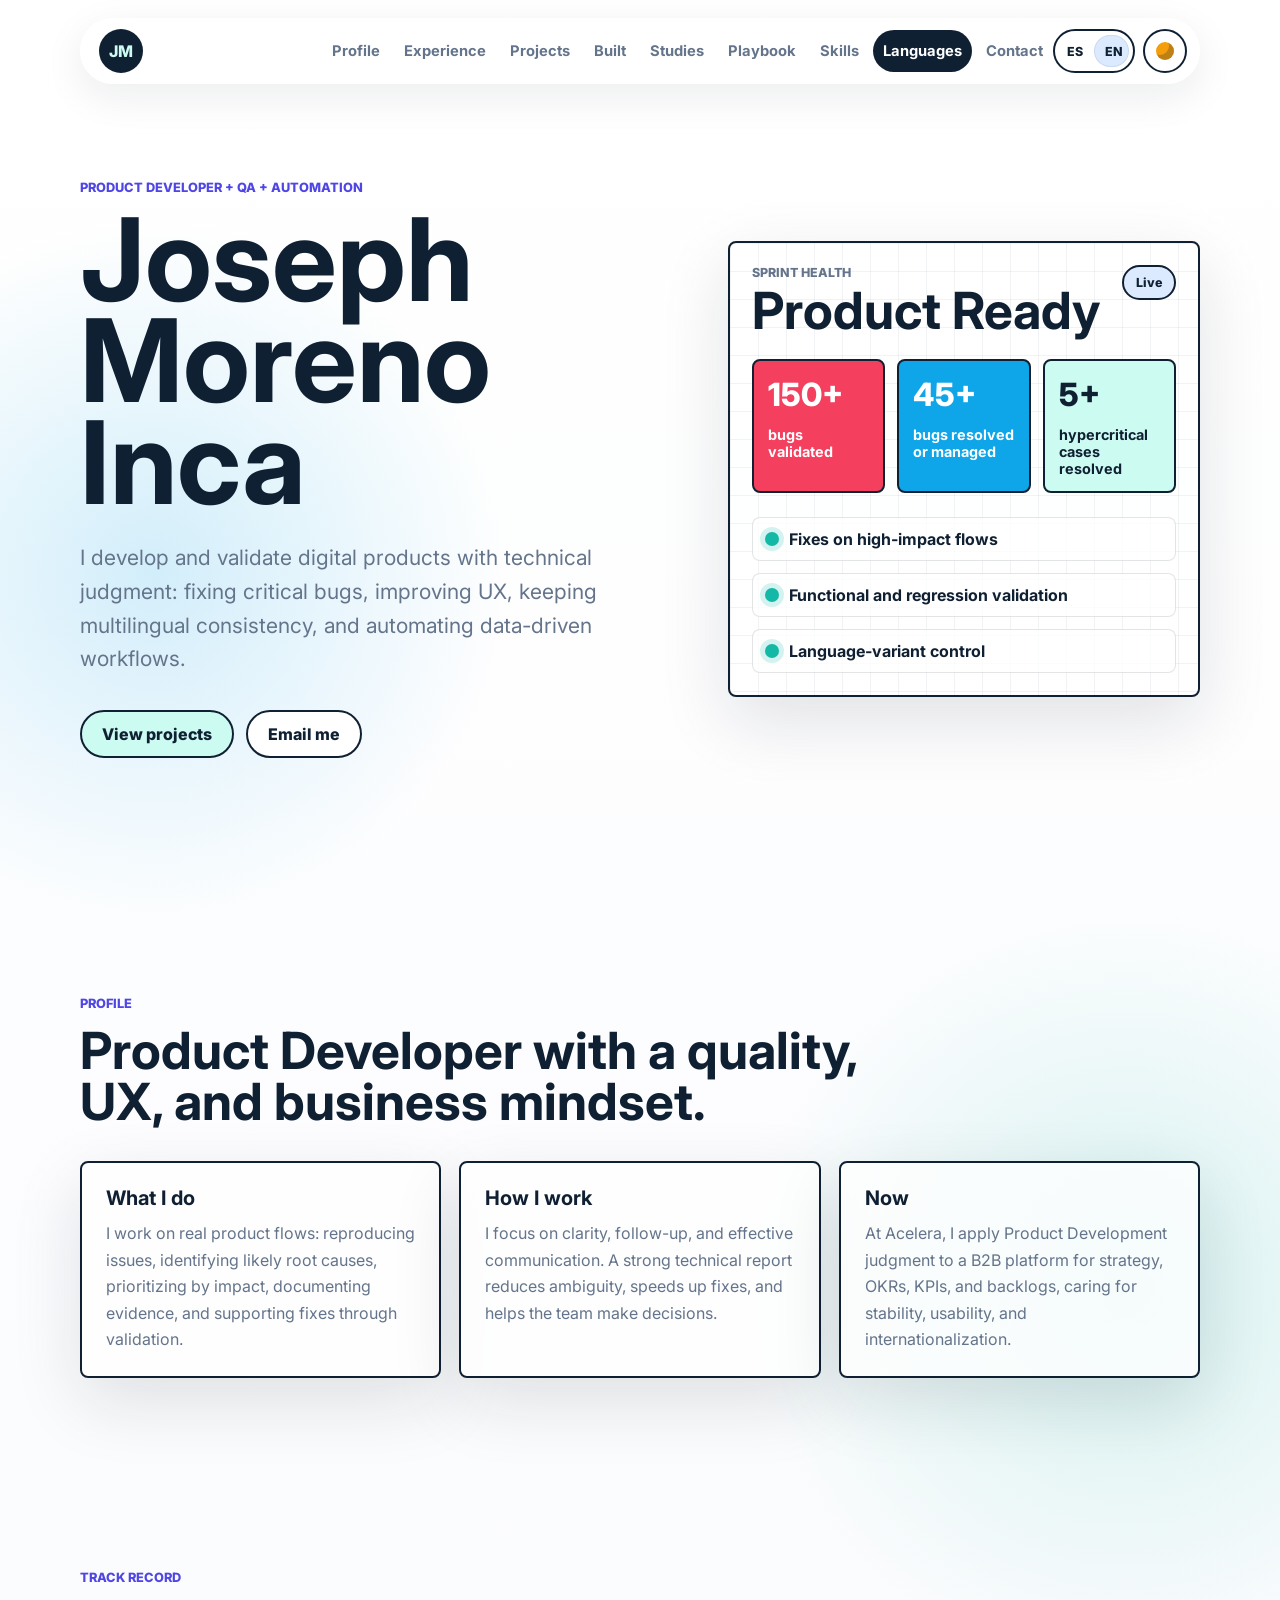
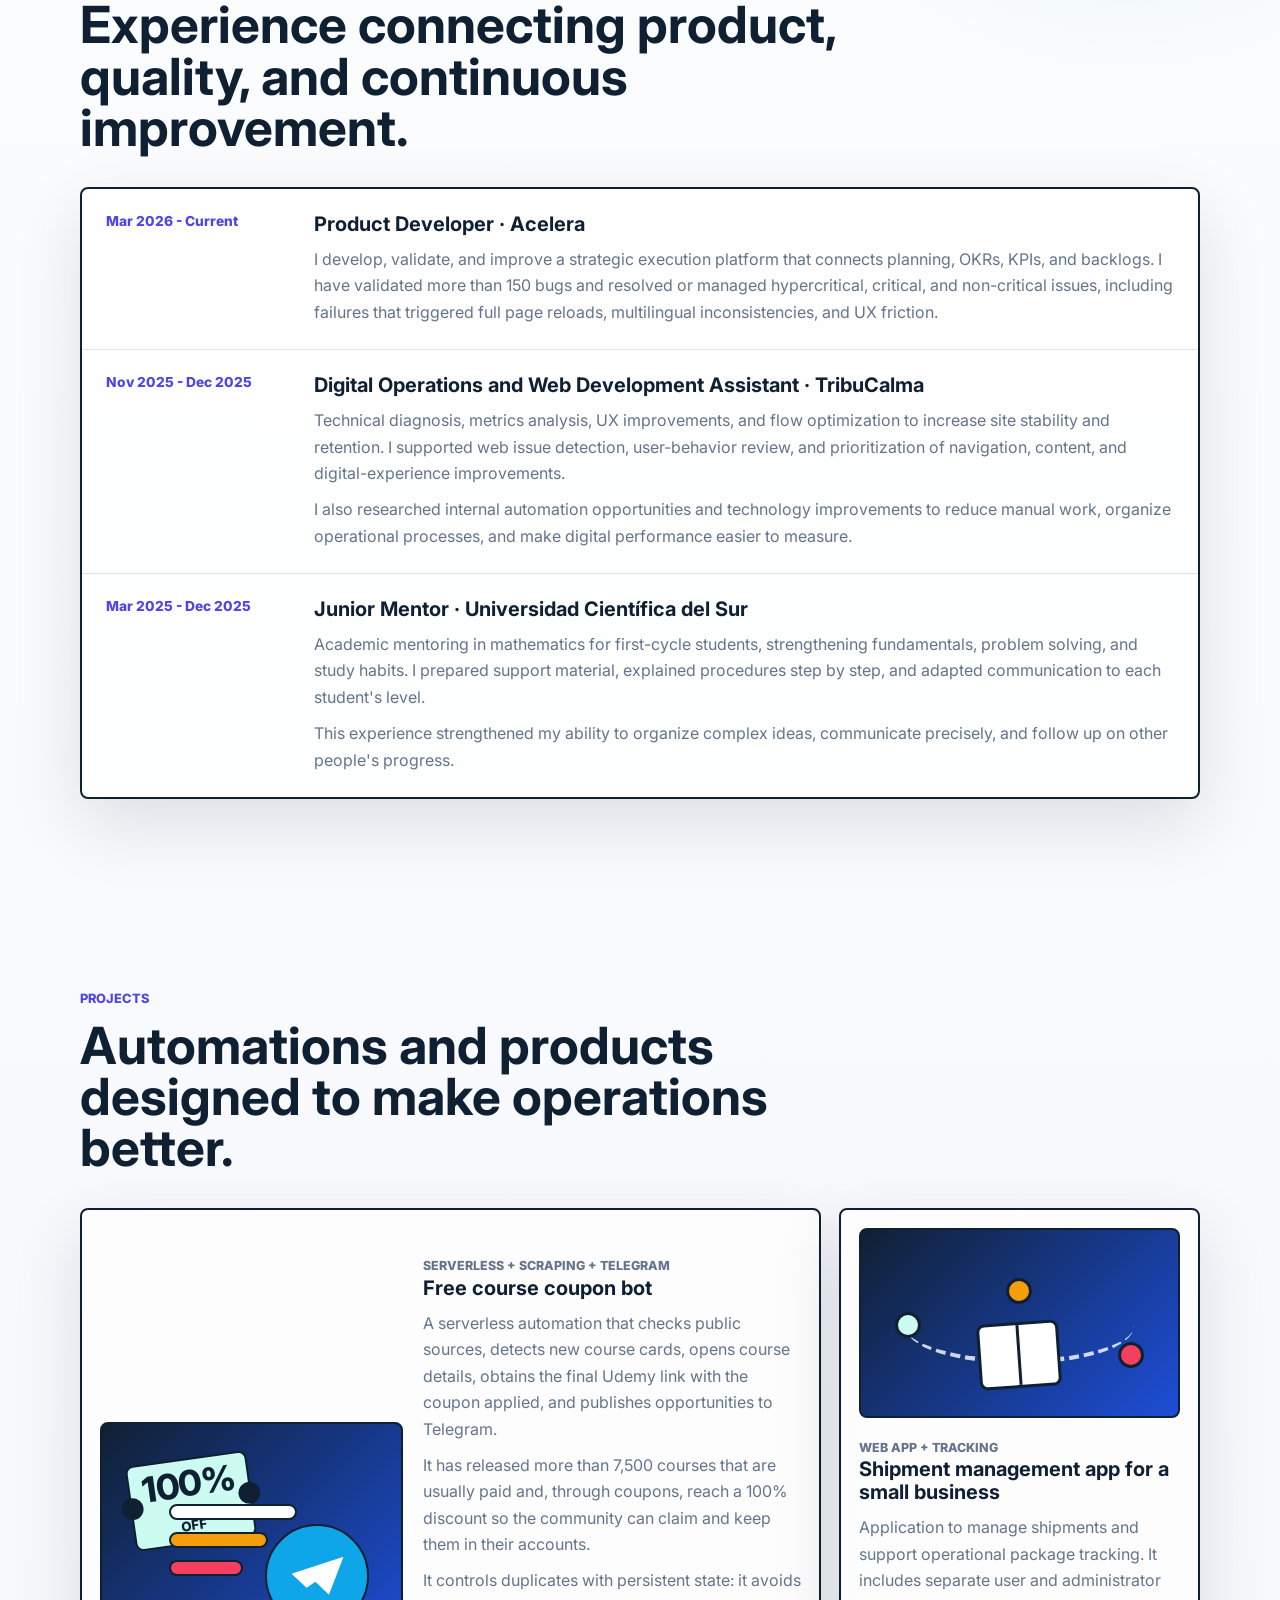
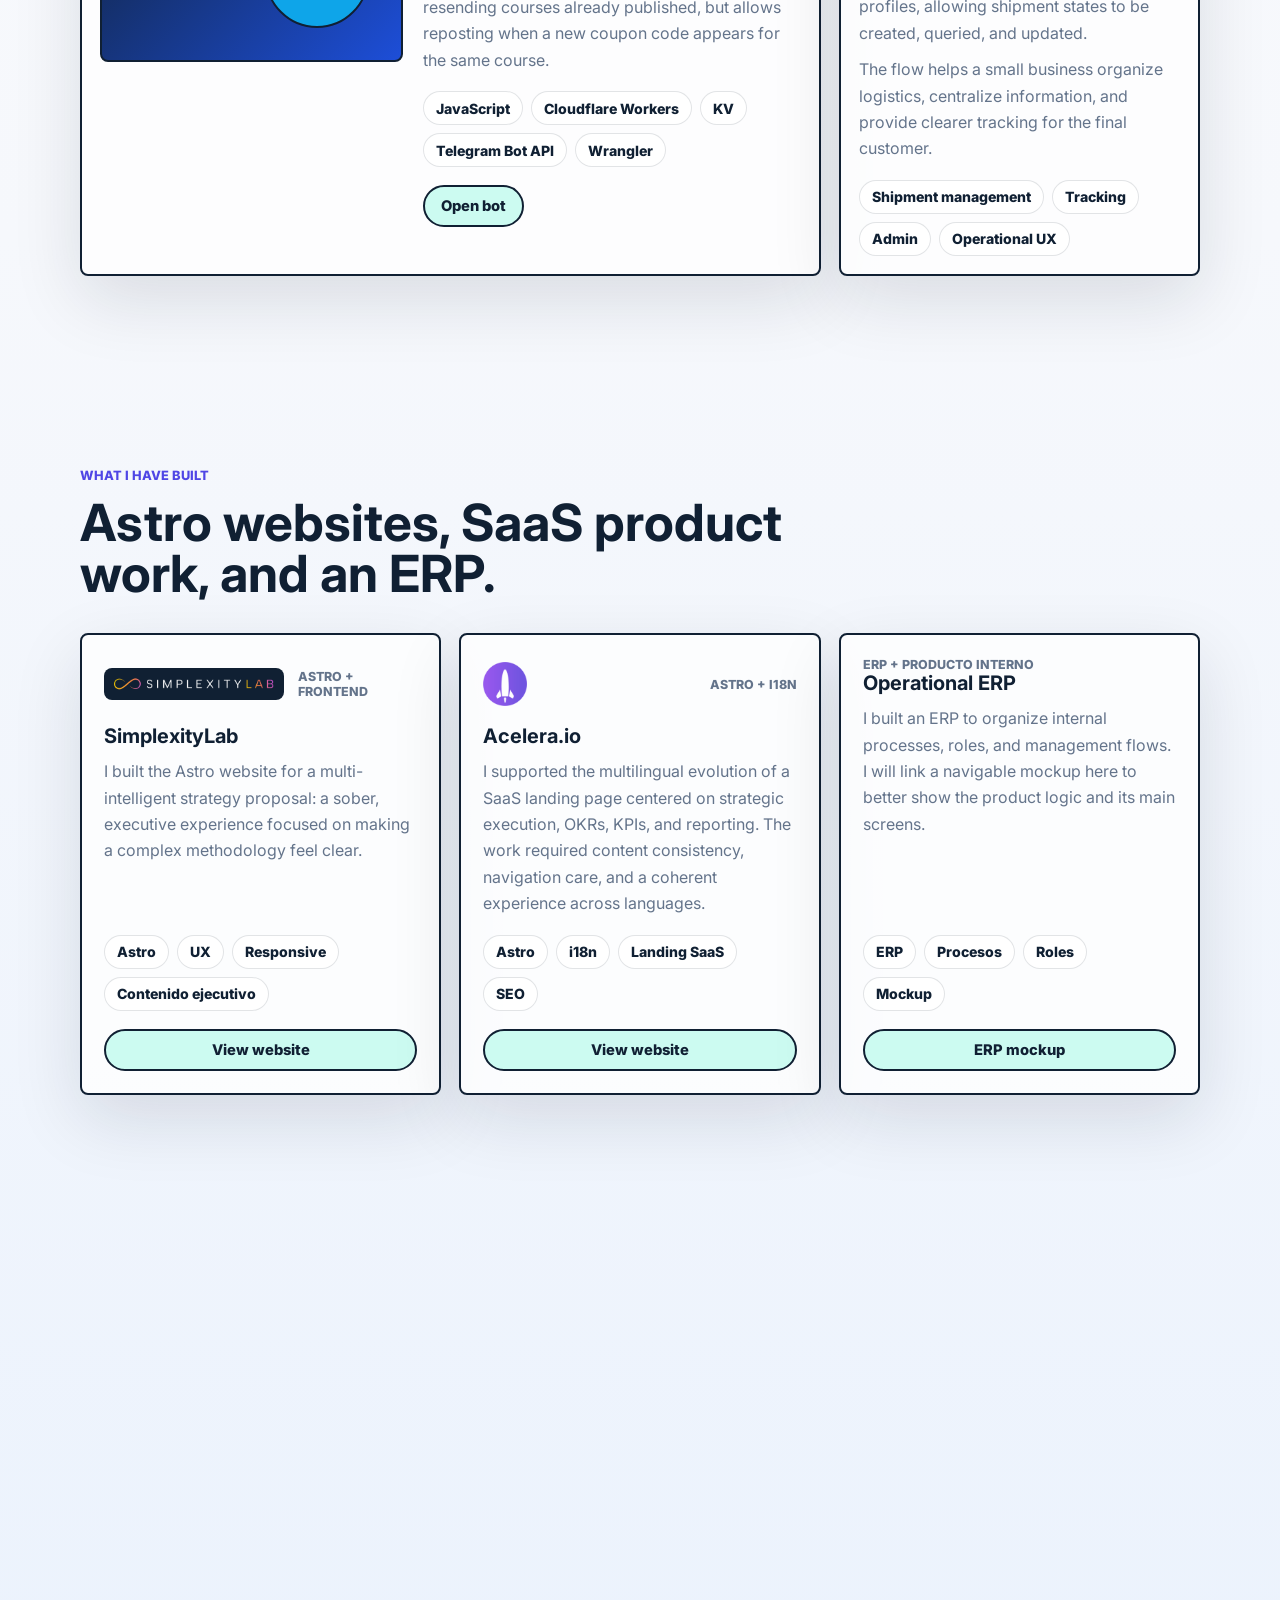
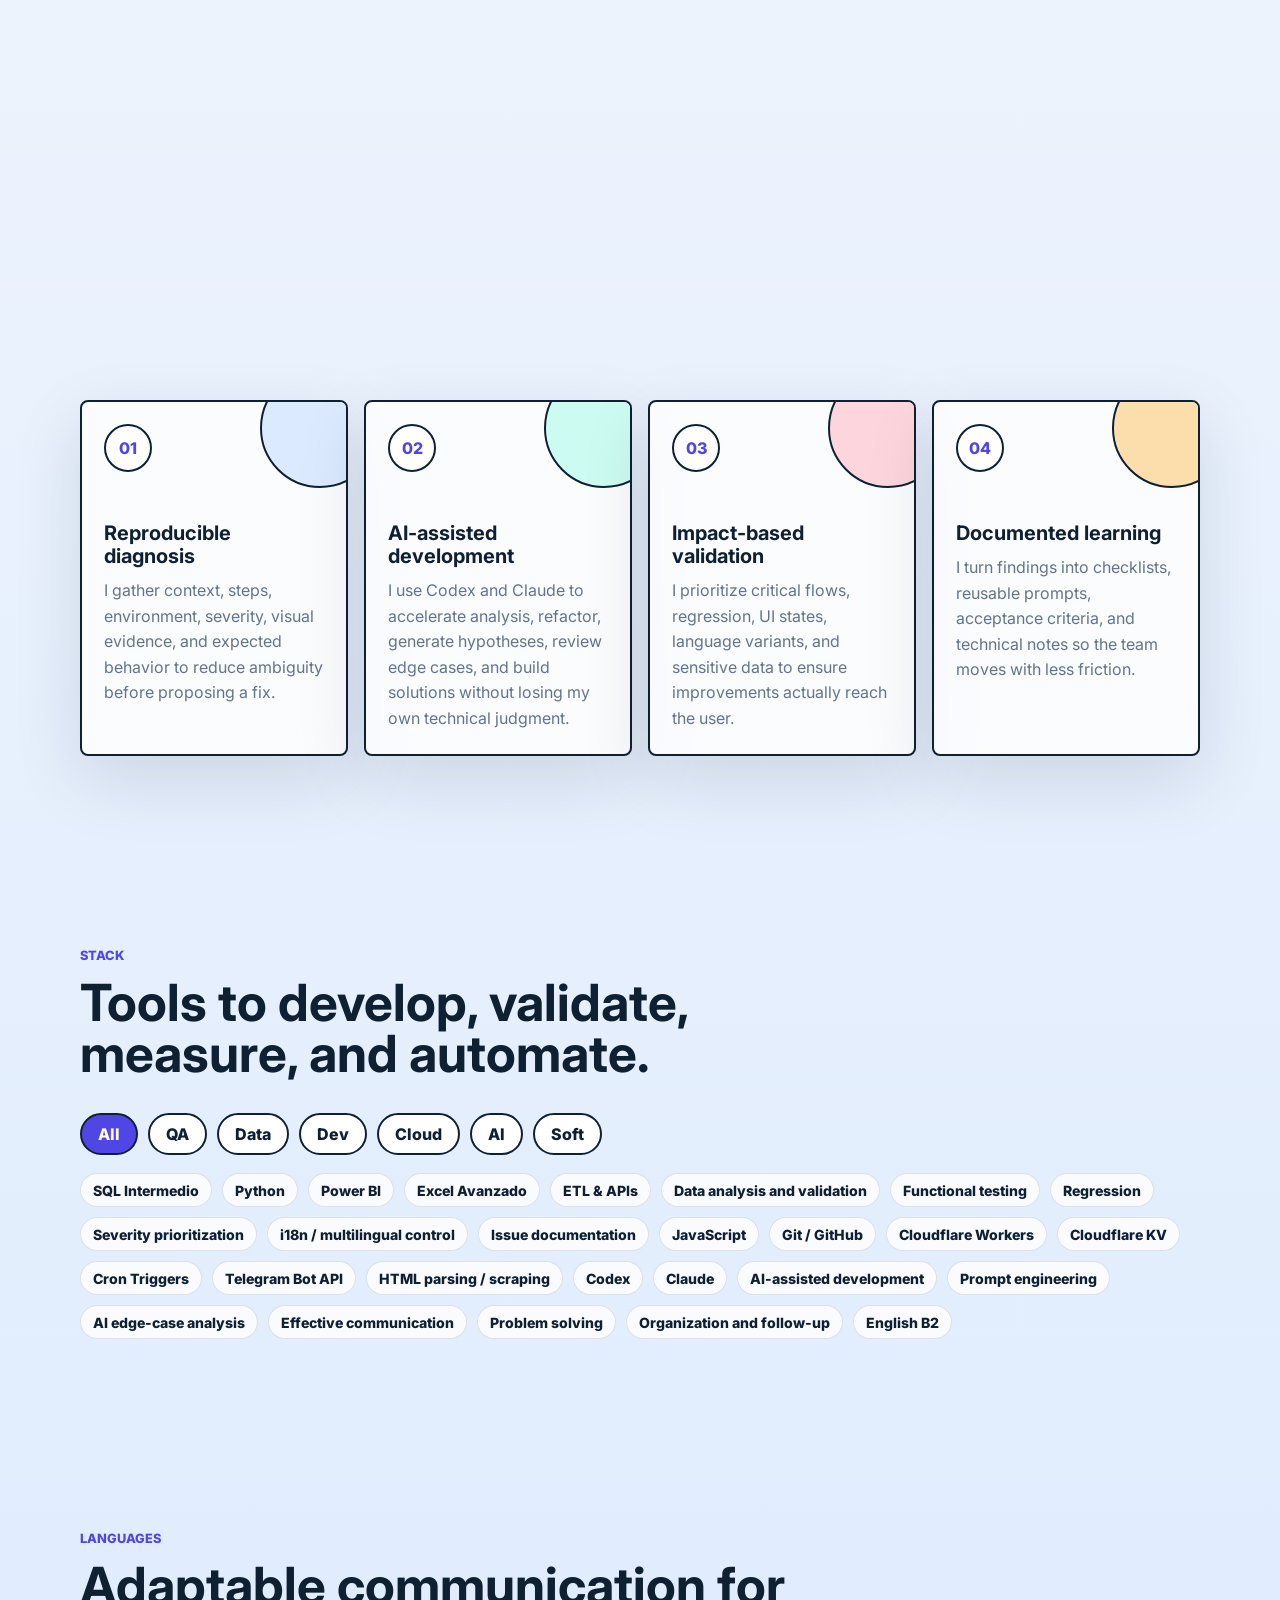
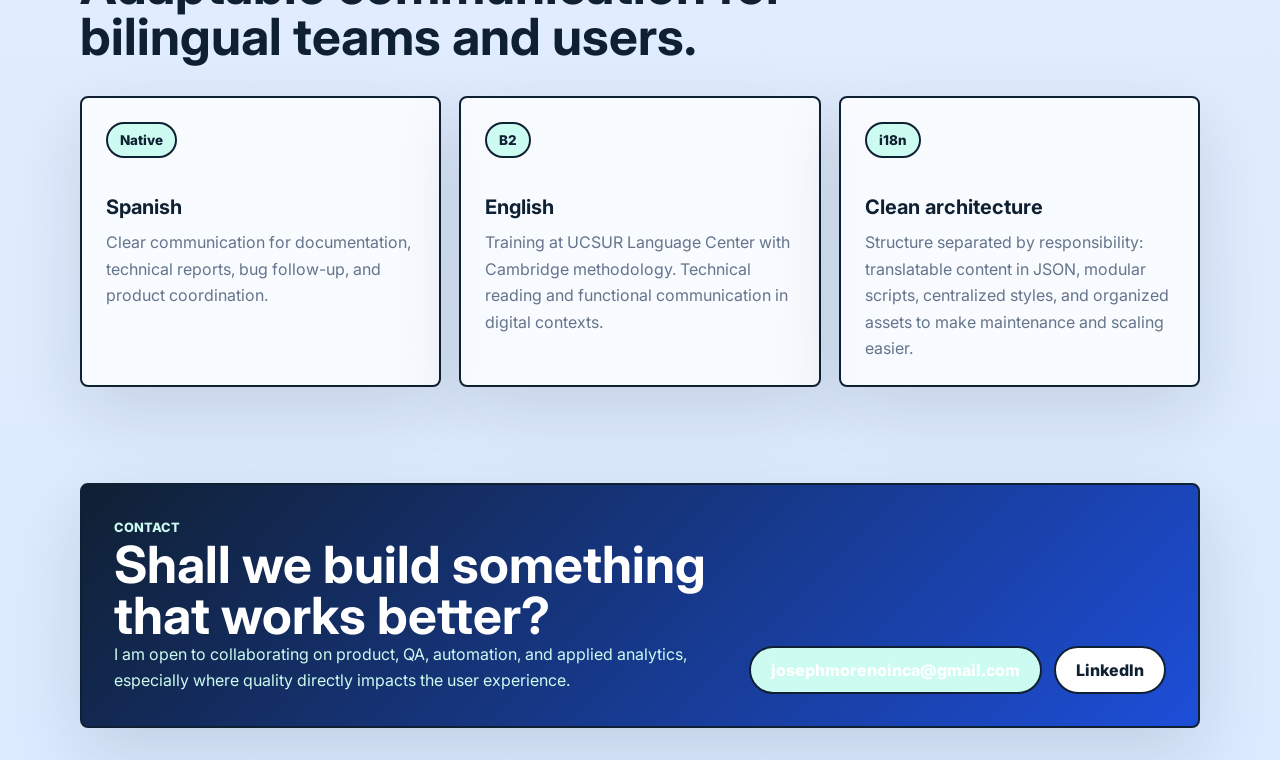
==== commit b47baa22: "ultchanges" ====
--- a/index.html
+++ b/index.html
@@ -5,11 +5,11 @@
     <meta name="viewport" content="width=device-width, initial-scale=1.0">
     <meta name="description" content="meta.description" data-i18n-attr="content:meta.description">
     <title data-i18n="meta.title">meta.title</title>
-    <link rel="icon" type="image/svg+xml" href="favicon.svg">
+    <link rel="icon" type="image/svg+xml" href="assets/icons/favicon.svg">
     <link rel="preconnect" href="https://fonts.googleapis.com">
     <link rel="preconnect" href="https://fonts.gstatic.com" crossorigin>
     <link href="https://fonts.googleapis.com/css2?family=Inter:wght@400;500;600;700;800&display=swap" rel="stylesheet">
-    <link rel="stylesheet" href="style.css">
+    <link rel="stylesheet" href="src/styles/main.css">
 </head>
 <body>
     <header class="site-header">
@@ -38,6 +38,7 @@
             <a href="#profile" data-i18n="nav.profile">nav.profile</a>
             <a href="#experience" data-i18n="nav.experience">nav.experience</a>
             <a href="#projects" data-i18n="nav.projects">nav.projects</a>
+            <a href="#built" data-i18n="nav.built">nav.built</a>
             <a href="#studies" data-i18n="nav.studies">nav.studies</a>
             <a href="#playbook" data-i18n="nav.playbook">nav.playbook</a>
             <a href="#skills" data-i18n="nav.skills">nav.skills</a>
@@ -188,6 +189,48 @@
                             <span data-i18n="projects.deliveryChipOne">projects.deliveryChipOne</span><span>Tracking</span><span>Admin</span><span data-i18n="projects.deliveryChipFour">projects.deliveryChipFour</span>
                         </div>
                     </div>
+                </article>
+            </div>
+        </section>
+
+        <section id="built" class="built section-band">
+            <div class="section-heading reveal">
+                <p class="eyebrow" data-i18n="built.eyebrow">built.eyebrow</p>
+                <h2 data-i18n="built.title">built.title</h2>
+            </div>
+            <div class="built-grid">
+                <article class="built-card reveal">
+                    <div class="built-card-head">
+                        <img class="built-logo simplexity-logo" src="assets/logos/simplexitylab-logo.png" alt="SimplexityLab">
+                        <span class="project-type">Astro + Frontend</span>
+                    </div>
+                    <h3 data-i18n="built.simplexityTitle">built.simplexityTitle</h3>
+                    <p data-i18n="built.simplexityText">built.simplexityText</p>
+                    <div class="chips">
+                        <span>Astro</span><span>UX</span><span>Responsive</span><span>Contenido ejecutivo</span>
+                    </div>
+                    <a class="project-link" href="https://www.simplexitylab.com/" target="_blank" rel="noreferrer" data-i18n="built.simplexityCta">built.simplexityCta</a>
+                </article>
+                <article class="built-card reveal">
+                    <div class="built-card-head">
+                        <img class="built-logo acelera-logo" src="assets/logos/acelera-logo.png" alt="Acelera">
+                        <span class="project-type">Astro + i18n</span>
+                    </div>
+                    <h3 data-i18n="built.aceleraTitle">built.aceleraTitle</h3>
+                    <p data-i18n="built.aceleraText">built.aceleraText</p>
+                    <div class="chips">
+                        <span>Astro</span><span>i18n</span><span>Landing SaaS</span><span>SEO</span>
+                    </div>
+                    <a class="project-link" href="https://acelera.io/" target="_blank" rel="noreferrer" data-i18n="built.aceleraCta">built.aceleraCta</a>
+                </article>
+                <article id="erp-mockup" class="built-card reveal">
+                    <span class="project-type">ERP + Producto interno</span>
+                    <h3 data-i18n="built.erpTitle">built.erpTitle</h3>
+                    <p data-i18n="built.erpText">built.erpText</p>
+                    <div class="chips">
+                        <span>ERP</span><span>Procesos</span><span>Roles</span><span>Mockup</span>
+                    </div>
+                    <a class="project-link" href="erp.html" data-i18n="built.erpCta">built.erpCta</a>
                 </article>
             </div>
         </section>
@@ -297,7 +340,7 @@
                     <p data-i18n="languages.spanishText">languages.spanishText</p>
                 </article>
                 <article class="language-card reveal">
-                    <span class="language-level">B1</span>
+                    <span class="language-level">B2</span>
                     <h3 data-i18n="languages.englishTitle">languages.englishTitle</h3>
                     <p data-i18n="languages.englishText">languages.englishText</p>
                 </article>
@@ -321,7 +364,7 @@
             </div>
         </section>
     </main>
-    <script src="i18n.js"></script>
-    <script src="script.js"></script>
+    <script src="src/scripts/i18n.js"></script>
+    <script src="src/scripts/main.js"></script>
 </body>
 </html>
--- a/src/styles/main.css
+++ b/src/styles/main.css
@@ -0,0 +1,1563 @@
+:root {
+    --ink: #102033;
+    --muted: #64748b;
+    --paper: #f6f8fc;
+    --surface: #ffffff;
+    --line: rgba(16, 32, 51, 0.12);
+    --coral: #f43f5e;
+    --aqua: #0ea5e9;
+    --lime: #14b8a6;
+    --violet: #4f46e5;
+    --sun: #f59e0b;
+    --soft-blue: #dbeafe;
+    --soft-teal: #ccfbf1;
+    --shadow: 0 24px 70px rgba(15, 23, 42, 0.12);
+}
+
+@media (prefers-color-scheme: dark) {
+    :root {
+        --ink: #e5edf7;
+        --muted: #a8b6c8;
+        --paper: #08111f;
+        --surface: #101c2f;
+        --line: rgba(229, 237, 247, 0.14);
+        --coral: #fb7185;
+        --aqua: #38bdf8;
+        --lime: #2dd4bf;
+        --violet: #a5b4fc;
+        --sun: #fbbf24;
+        --soft-blue: #172554;
+        --soft-teal: #134e4a;
+        --shadow: 0 24px 70px rgba(0, 0, 0, 0.34);
+    }
+}
+
+[data-theme="light"] {
+    --ink: #102033;
+    --muted: #64748b;
+    --paper: #f6f8fc;
+    --surface: #ffffff;
+    --line: rgba(16, 32, 51, 0.12);
+    --coral: #f43f5e;
+    --aqua: #0ea5e9;
+    --lime: #14b8a6;
+    --violet: #4f46e5;
+    --sun: #f59e0b;
+    --soft-blue: #dbeafe;
+    --soft-teal: #ccfbf1;
+    --shadow: 0 24px 70px rgba(15, 23, 42, 0.12);
+}
+
+[data-theme="dark"] {
+    --ink: #e5edf7;
+    --muted: #a8b6c8;
+    --paper: #08111f;
+    --surface: #101c2f;
+    --line: rgba(229, 237, 247, 0.14);
+    --coral: #fb7185;
+    --aqua: #38bdf8;
+    --lime: #2dd4bf;
+    --violet: #a5b4fc;
+    --sun: #fbbf24;
+    --soft-blue: #172554;
+    --soft-teal: #134e4a;
+    --shadow: 0 24px 70px rgba(0, 0, 0, 0.34);
+}
+
+* {
+    box-sizing: border-box;
+}
+
+html {
+    scroll-behavior: smooth;
+}
+
+body {
+    margin: 0;
+    min-width: 320px;
+    background:
+        radial-gradient(circle at 12% 8%, rgba(14, 165, 233, 0.18), transparent 22rem),
+        radial-gradient(circle at 88% 18%, rgba(20, 184, 166, 0.16), transparent 24rem),
+        linear-gradient(180deg, var(--surface) 0%, var(--paper) 48%, var(--soft-blue) 100%),
+        var(--paper);
+    color: var(--ink);
+    font-family: Inter, system-ui, -apple-system, BlinkMacSystemFont, "Segoe UI", sans-serif;
+}
+
+a {
+    color: inherit;
+}
+
+.site-header {
+    position: fixed;
+    z-index: 20;
+    top: 18px;
+    left: 50%;
+    display: flex;
+    width: min(1120px, calc(100% - 32px));
+    min-height: 64px;
+    align-items: center;
+    justify-content: space-between;
+    padding: 10px 12px 10px 18px;
+    border: 1px solid rgba(255, 255, 255, 0.65);
+    border-radius: 999px;
+    background: rgba(255, 255, 255, 0.84);
+    box-shadow: 0 12px 40px rgba(15, 23, 42, 0.08);
+    backdrop-filter: blur(18px);
+    transform: translateX(-50%);
+}
+
+.header-actions {
+    display: flex;
+    align-items: center;
+    gap: 8px;
+    order: 3;
+}
+
+.brand {
+    display: grid;
+    width: 44px;
+    height: 44px;
+    place-items: center;
+    border-radius: 50%;
+    background: var(--ink);
+    color: var(--soft-teal);
+    font-weight: 800;
+    text-decoration: none;
+}
+
+.theme-toggle {
+    display: grid;
+    width: 44px;
+    height: 44px;
+    place-items: center;
+    border: 2px solid var(--ink);
+    border-radius: 50%;
+    background: var(--surface);
+    cursor: pointer;
+}
+
+.language-toggle {
+    position: relative;
+    display: grid;
+    width: 82px;
+    height: 44px;
+    grid-template-columns: 1fr 1fr;
+    align-items: center;
+    border: 2px solid var(--ink);
+    border-radius: 999px;
+    background: var(--surface);
+    color: var(--ink);
+    cursor: pointer;
+    font: inherit;
+    font-weight: 800;
+    overflow: hidden;
+    padding: 0;
+}
+
+[data-theme="dark"] .language-toggle {
+    color: #e5edf7;
+}
+
+@media (prefers-color-scheme: dark) {
+    :root:not([data-theme="light"]) .language-toggle {
+        color: #e5edf7;
+    }
+}
+
+.language-option {
+    position: relative;
+    z-index: 1;
+    display: grid;
+    height: 100%;
+    place-items: center;
+    font-size: 0.78rem;
+    transition: color 180ms ease;
+}
+
+.language-thumb {
+    position: absolute;
+    top: 4px;
+    left: 4px;
+    width: calc(50% - 4px);
+    height: calc(100% - 8px);
+    border-radius: 999px;
+    background: var(--soft-teal);
+    box-shadow: inset 0 0 0 1px rgba(16, 32, 51, 0.08);
+    transition: transform 220ms ease, background 220ms ease;
+}
+
+[data-language="en"] .language-thumb {
+    background: var(--soft-blue);
+    transform: translateX(100%);
+}
+
+.theme-icon {
+    display: block;
+    width: 18px;
+    height: 18px;
+    border-radius: 50%;
+    background: var(--sun);
+    box-shadow: inset -5px -5px 0 rgba(16, 32, 51, 0.24);
+}
+
+[data-theme="dark"] .theme-icon {
+    background: var(--soft-blue);
+    box-shadow: inset 5px -3px 0 var(--sun);
+}
+
+@media (prefers-color-scheme: dark) {
+    :root:not([data-theme="light"]) .theme-icon {
+        background: var(--soft-blue);
+        box-shadow: inset 5px -3px 0 var(--sun);
+    }
+}
+
+.main-nav {
+    display: flex;
+    align-items: center;
+    gap: 4px;
+    order: 2;
+    margin-left: auto;
+}
+
+.main-nav a {
+    padding: 12px 10px;
+    border-radius: 999px;
+    color: var(--muted);
+    font-size: 0.92rem;
+    font-weight: 700;
+    text-decoration: none;
+}
+
+.main-nav a:hover,
+.main-nav a.active {
+    background: var(--ink);
+    color: var(--surface);
+}
+
+.nav-toggle {
+    display: none;
+    width: 44px;
+    height: 44px;
+    border: 0;
+    border-radius: 50%;
+    background: var(--ink);
+}
+
+.nav-toggle span {
+    display: block;
+    width: 18px;
+    height: 2px;
+    margin: 5px auto;
+    background: var(--surface);
+}
+
+.section-band {
+    width: min(1120px, calc(100% - 32px));
+    margin: 0 auto;
+    padding: 96px 0;
+}
+
+.hero {
+    display: grid;
+    min-height: 100svh;
+    grid-template-columns: minmax(0, 1.05fr) minmax(320px, 0.82fr);
+    align-items: center;
+    gap: 44px;
+    padding-top: 134px;
+}
+
+.eyebrow {
+    margin: 0 0 14px;
+    color: var(--violet);
+    font-size: 0.8rem;
+    font-weight: 800;
+    letter-spacing: 0;
+    text-transform: uppercase;
+}
+
+h1,
+h2,
+h3,
+p {
+    overflow-wrap: anywhere;
+}
+
+h1 {
+    max-width: 11ch;
+    margin: 0;
+    font-size: clamp(3.4rem, 9vw, 7.9rem);
+    line-height: 0.88;
+    letter-spacing: 0;
+}
+
+h2 {
+    margin: 0;
+    font-size: clamp(2rem, 4vw, 4.2rem);
+    line-height: 1;
+    letter-spacing: 0;
+}
+
+h3 {
+    margin: 0 0 10px;
+    font-size: 1.25rem;
+    line-height: 1.15;
+}
+
+.hero-lead {
+    max-width: 650px;
+    margin: 28px 0 0;
+    color: var(--muted);
+    font-size: clamp(1.08rem, 2vw, 1.32rem);
+    line-height: 1.6;
+}
+
+.hero-actions,
+.contact-actions {
+    display: flex;
+    flex-wrap: wrap;
+    gap: 12px;
+    margin-top: 34px;
+}
+
+.button {
+    display: inline-flex;
+    min-height: 48px;
+    align-items: center;
+    justify-content: center;
+    padding: 0 20px;
+    border: 2px solid var(--ink);
+    border-radius: 999px;
+    font-weight: 800;
+    text-decoration: none;
+    transition: transform 180ms ease, box-shadow 180ms ease, background 180ms ease;
+}
+
+.button:hover {
+    box-shadow: 5px 5px 0 var(--ink);
+    transform: translate(-3px, -3px);
+}
+
+.button.primary {
+    background: var(--soft-teal);
+}
+
+.button.ghost {
+    background: var(--surface);
+}
+
+.quality-panel,
+.profile-card,
+.timeline,
+.project-card,
+.built-card,
+.study-card,
+.playbook-card,
+.language-card,
+.contact {
+    border: 2px solid var(--ink);
+    border-radius: 8px;
+    background: rgba(255, 255, 255, 0.78);
+    box-shadow: var(--shadow);
+}
+
+[data-theme="dark"] .quality-panel,
+[data-theme="dark"] .profile-card,
+[data-theme="dark"] .timeline,
+[data-theme="dark"] .project-card,
+[data-theme="dark"] .built-card,
+[data-theme="dark"] .study-card,
+[data-theme="dark"] .playbook-card,
+[data-theme="dark"] .language-card,
+[data-theme="dark"] .contact {
+    background: rgba(16, 28, 47, 0.82);
+}
+
+[data-theme="dark"] .site-header {
+    background: rgba(16, 28, 47, 0.84);
+}
+
+@media (prefers-color-scheme: dark) {
+    :root:not([data-theme="light"]) .quality-panel,
+    :root:not([data-theme="light"]) .profile-card,
+    :root:not([data-theme="light"]) .timeline,
+    :root:not([data-theme="light"]) .project-card,
+    :root:not([data-theme="light"]) .built-card,
+    :root:not([data-theme="light"]) .study-card,
+    :root:not([data-theme="light"]) .playbook-card,
+    :root:not([data-theme="light"]) .language-card,
+    :root:not([data-theme="light"]) .contact {
+        background: rgba(16, 28, 47, 0.82);
+    }
+
+    :root:not([data-theme="light"]) .site-header {
+        background: rgba(16, 28, 47, 0.84);
+    }
+}
+
+.quality-panel {
+    position: relative;
+    overflow: hidden;
+    padding: 22px;
+}
+
+.quality-panel::before {
+    position: absolute;
+    inset: 0;
+    z-index: -1;
+    background:
+        linear-gradient(90deg, rgba(16, 32, 51, 0.055) 1px, transparent 1px),
+        linear-gradient(rgba(16, 32, 51, 0.055) 1px, transparent 1px);
+    background-size: 28px 28px;
+    content: "";
+}
+
+.panel-top {
+    display: flex;
+    align-items: flex-start;
+    justify-content: space-between;
+    gap: 18px;
+}
+
+.panel-label,
+.project-type {
+    display: block;
+    color: var(--muted);
+    font-size: 0.78rem;
+    font-weight: 800;
+    text-transform: uppercase;
+}
+
+.panel-top strong {
+    display: block;
+    margin-top: 6px;
+    font-size: clamp(2rem, 4vw, 3.2rem);
+    line-height: 0.95;
+}
+
+.status-pill {
+    padding: 8px 12px;
+    border: 2px solid var(--ink);
+    border-radius: 999px;
+    background: var(--soft-blue);
+    font-size: 0.78rem;
+    font-weight: 800;
+}
+
+.signal-grid {
+    display: grid;
+    grid-template-columns: repeat(3, 1fr);
+    gap: 12px;
+    margin-top: 24px;
+}
+
+.signal-card {
+    min-height: 126px;
+    padding: 14px;
+    border: 2px solid var(--ink);
+    border-radius: 8px;
+}
+
+.signal-card span {
+    display: block;
+    font-size: clamp(1.35rem, 3vw, 2rem);
+    font-weight: 800;
+}
+
+.signal-card p {
+    margin: 12px 0 0;
+    font-size: 0.9rem;
+    font-weight: 700;
+}
+
+.coral {
+    background: var(--coral);
+    color: var(--surface);
+}
+
+.aqua {
+    background: var(--aqua);
+    color: var(--surface);
+}
+
+.lime {
+    background: var(--soft-teal);
+}
+
+.checklist {
+    display: grid;
+    gap: 12px;
+    margin-top: 24px;
+}
+
+.checklist div {
+    display: flex;
+    align-items: center;
+    gap: 10px;
+    min-height: 44px;
+    padding: 10px 12px;
+    border: 1px solid var(--line);
+    border-radius: 8px;
+    background: rgba(255, 255, 255, 0.72);
+    font-weight: 700;
+}
+
+[data-theme="dark"] .checklist div {
+    background: rgba(16, 28, 47, 0.78);
+}
+
+@media (prefers-color-scheme: dark) {
+    :root:not([data-theme="light"]) .checklist div {
+        background: rgba(16, 28, 47, 0.78);
+    }
+}
+
+.checklist span {
+    width: 14px;
+    height: 14px;
+    flex: 0 0 14px;
+    border-radius: 50%;
+    background: var(--lime);
+    box-shadow: 0 0 0 5px rgba(20, 184, 166, 0.18);
+}
+
+.checklist em {
+    font-style: normal;
+}
+
+.section-heading {
+    max-width: 780px;
+    margin-bottom: 34px;
+}
+
+.profile-grid,
+.project-grid,
+.built-grid {
+    display: grid;
+    grid-template-columns: repeat(3, minmax(0, 1fr));
+    gap: 18px;
+}
+
+.profile-card {
+    padding: 24px;
+}
+
+.profile-card p,
+.timeline-item p,
+.project-card p,
+.built-card p,
+.study-card p,
+.language-card p,
+.contact-copy p {
+    margin: 0;
+    color: var(--muted);
+    line-height: 1.65;
+}
+
+.timeline-item p + p,
+.project-card p + p,
+.built-card p + p {
+    margin-top: 10px;
+}
+
+.timeline {
+    overflow: hidden;
+}
+
+.timeline-item {
+    display: grid;
+    grid-template-columns: 180px minmax(0, 1fr);
+    gap: 28px;
+    padding: 24px;
+    border-top: 1px solid var(--line);
+}
+
+.timeline-item:first-child {
+    border-top: 0;
+}
+
+.date {
+    color: var(--violet);
+    font-size: 0.86rem;
+    font-weight: 800;
+}
+
+.project-card {
+    display: grid;
+    gap: 20px;
+    padding: 18px;
+}
+
+.built-card {
+    display: flex;
+    min-height: 330px;
+    flex-direction: column;
+    padding: 22px;
+}
+
+.built-card-head {
+    display: flex;
+    min-height: 54px;
+    align-items: center;
+    justify-content: space-between;
+    gap: 14px;
+    margin-bottom: 14px;
+}
+
+.built-logo {
+    display: block;
+    max-width: 150px;
+    max-height: 44px;
+    object-fit: contain;
+}
+
+.simplexity-logo {
+    max-width: 180px;
+    padding: 9px 10px;
+    border-radius: 8px;
+    background: #102033;
+}
+
+.acelera-logo {
+    width: 44px;
+    height: 44px;
+}
+
+.built-card .chips {
+    margin-top: auto;
+    padding-top: 18px;
+}
+
+.project-card.featured {
+    grid-column: span 2;
+    grid-template-columns: minmax(220px, 0.8fr) minmax(0, 1fr);
+    align-items: center;
+}
+
+.project-visual {
+    position: relative;
+    min-height: 240px;
+    overflow: hidden;
+    border: 2px solid var(--ink);
+    border-radius: 8px;
+    background:
+        linear-gradient(135deg, #102033 0%, #1d4ed8 100%);
+}
+
+.bot-visual {
+    display: grid;
+    place-items: center;
+}
+
+.coupon-card {
+    position: absolute;
+    top: 34px;
+    left: 28px;
+    display: grid;
+    width: 122px;
+    height: 86px;
+    place-items: center;
+    border: 2px solid var(--ink);
+    border-radius: 8px;
+    background: var(--soft-teal);
+    color: var(--ink);
+    transform: rotate(-8deg);
+}
+
+.coupon-card::before,
+.coupon-card::after {
+    position: absolute;
+    top: 50%;
+    width: 18px;
+    height: 18px;
+    border: 2px solid var(--ink);
+    border-radius: 50%;
+    background: #102033;
+    content: "";
+    transform: translateY(-50%);
+}
+
+.coupon-card::before {
+    left: -11px;
+}
+
+.coupon-card::after {
+    right: -11px;
+}
+
+.coupon-card span {
+    font-size: 2.2rem;
+    font-weight: 800;
+    line-height: 0.8;
+}
+
+.coupon-card small {
+    font-weight: 800;
+}
+
+.telegram-mark {
+    position: absolute;
+    right: 32px;
+    bottom: 32px;
+    width: 104px;
+    height: 104px;
+    border: 2px solid var(--ink);
+    border-radius: 50%;
+    background: var(--aqua);
+}
+
+.telegram-mark::before {
+    position: absolute;
+    top: 31px;
+    left: 25px;
+    width: 52px;
+    height: 38px;
+    background: var(--surface);
+    clip-path: polygon(0 45%, 100% 0, 72% 100%, 46% 66%, 29% 82%);
+    content: "";
+}
+
+.course-lines {
+    position: absolute;
+    right: 104px;
+    top: 80px;
+    display: grid;
+    width: 128px;
+    gap: 12px;
+}
+
+.course-lines span {
+    height: 16px;
+    border: 2px solid var(--ink);
+    border-radius: 999px;
+    background: var(--surface);
+}
+
+.course-lines span:nth-child(2) {
+    width: 78%;
+    background: var(--sun);
+}
+
+.course-lines span:nth-child(3) {
+    width: 58%;
+    background: var(--coral);
+}
+
+.qa-visual,
+.bi-visual {
+    display: grid;
+    min-height: 190px;
+    place-items: center;
+}
+
+.delivery-visual {
+    min-height: 190px;
+}
+
+.route-line {
+    position: absolute;
+    inset: 58px 44px auto 44px;
+    height: 76px;
+    border-bottom: 5px dashed rgba(255, 255, 255, 0.8);
+    border-radius: 50%;
+}
+
+.route-dot {
+    position: absolute;
+    width: 26px;
+    height: 26px;
+    border: 3px solid var(--ink);
+    border-radius: 50%;
+    background: var(--soft-teal);
+}
+
+.route-dot.start {
+    left: 34px;
+    top: 82px;
+}
+
+.route-dot.middle {
+    left: 50%;
+    top: 48px;
+    background: var(--sun);
+    transform: translateX(-50%);
+}
+
+.route-dot.end {
+    right: 34px;
+    top: 112px;
+    background: var(--coral);
+}
+
+.package-box {
+    position: absolute;
+    left: 50%;
+    bottom: 28px;
+    width: 82px;
+    height: 66px;
+    border: 3px solid var(--ink);
+    border-radius: 8px;
+    background: var(--surface);
+    transform: translateX(-50%) rotate(-4deg);
+}
+
+.package-box::before {
+    position: absolute;
+    top: 0;
+    left: 50%;
+    width: 3px;
+    height: 100%;
+    background: var(--ink);
+    content: "";
+    transform: translateX(-50%);
+}
+
+.qa-visual i {
+    position: absolute;
+    width: 72%;
+    height: 22px;
+    border-radius: 999px;
+    background: var(--surface);
+}
+
+.qa-visual i:nth-child(1) {
+    top: 42px;
+}
+
+.qa-visual i:nth-child(2) {
+    top: 86px;
+    width: 52%;
+    background: var(--lime);
+}
+
+.qa-visual i:nth-child(3) {
+    top: 130px;
+    width: 62%;
+    background: var(--aqua);
+}
+
+.bi-visual b {
+    position: absolute;
+    border: 20px solid transparent;
+    border-radius: 50%;
+}
+
+.bi-visual b:nth-child(1) {
+    width: 130px;
+    height: 130px;
+    border-top-color: var(--coral);
+    border-right-color: var(--sun);
+}
+
+.bi-visual b:nth-child(2) {
+    width: 88px;
+    height: 88px;
+    border-bottom-color: var(--aqua);
+    border-left-color: var(--lime);
+}
+
+.bi-visual b:nth-child(3) {
+    width: 28px;
+    height: 28px;
+    border: 0;
+    background: var(--surface);
+}
+
+.chips {
+    display: flex;
+    flex-wrap: wrap;
+    gap: 8px;
+    margin-top: 18px;
+}
+
+.chips span,
+.skill-list span {
+    display: inline-flex;
+    min-height: 34px;
+    align-items: center;
+    padding: 7px 12px;
+    border: 1px solid var(--line);
+    border-radius: 999px;
+    background: rgba(255, 255, 255, 0.78);
+    color: var(--ink);
+    font-size: 0.88rem;
+    font-weight: 800;
+}
+
+[data-theme="dark"] .chips span,
+[data-theme="dark"] .skill-list span {
+    background: rgba(16, 28, 47, 0.78);
+}
+
+@media (prefers-color-scheme: dark) {
+    :root:not([data-theme="light"]) .chips span,
+    :root:not([data-theme="light"]) .skill-list span {
+        background: rgba(16, 28, 47, 0.78);
+    }
+}
+
+.project-link {
+    display: inline-flex;
+    min-height: 42px;
+    align-items: center;
+    justify-content: center;
+    margin-top: 18px;
+    padding: 0 16px;
+    border: 2px solid var(--ink);
+    border-radius: 999px;
+    background: var(--soft-teal);
+    color: var(--ink);
+    font-size: 0.92rem;
+    font-weight: 800;
+    text-decoration: none;
+}
+
+.project-link:hover {
+    box-shadow: 4px 4px 0 var(--ink);
+    transform: translate(-2px, -2px);
+}
+
+.study-grid {
+    display: grid;
+    grid-template-columns: repeat(2, minmax(0, 1fr));
+    gap: 18px;
+}
+
+.study-card {
+    padding: 24px;
+}
+
+.study-card .date {
+    display: block;
+    margin-bottom: 14px;
+}
+
+.playbook-grid {
+    display: grid;
+    grid-template-columns: repeat(4, minmax(0, 1fr));
+    gap: 16px;
+}
+
+.playbook-card {
+    position: relative;
+    overflow: hidden;
+    min-height: 270px;
+    padding: 22px;
+}
+
+.playbook-card::before {
+    position: absolute;
+    top: -34px;
+    right: -34px;
+    width: 116px;
+    height: 116px;
+    border: 2px solid var(--ink);
+    border-radius: 50%;
+    background: var(--soft-blue);
+    content: "";
+}
+
+.playbook-card:nth-child(2)::before {
+    background: var(--soft-teal);
+}
+
+.playbook-card:nth-child(3)::before {
+    background: color-mix(in srgb, var(--coral) 22%, var(--surface));
+}
+
+.playbook-card:nth-child(4)::before {
+    background: color-mix(in srgb, var(--sun) 34%, var(--surface));
+}
+
+.step-number {
+    position: relative;
+    z-index: 1;
+    display: inline-flex;
+    width: 48px;
+    height: 48px;
+    align-items: center;
+    justify-content: center;
+    margin-bottom: 50px;
+    border: 2px solid var(--ink);
+    border-radius: 50%;
+    background: var(--surface);
+    color: var(--violet);
+    font-weight: 800;
+}
+
+.playbook-card p {
+    margin: 0;
+    color: var(--muted);
+    line-height: 1.6;
+}
+
+.language-grid {
+    display: grid;
+    grid-template-columns: repeat(3, minmax(0, 1fr));
+    gap: 18px;
+}
+
+.language-card {
+    position: relative;
+    min-height: 230px;
+    padding: 24px;
+}
+
+.language-level {
+    display: inline-flex;
+    min-height: 36px;
+    align-items: center;
+    margin-bottom: 38px;
+    padding: 7px 12px;
+    border: 2px solid var(--ink);
+    border-radius: 999px;
+    background: var(--soft-teal);
+    color: var(--ink);
+    font-size: 0.84rem;
+    font-weight: 800;
+}
+
+[data-theme="dark"] .language-level {
+    color: #ecfeff;
+}
+
+@media (prefers-color-scheme: dark) {
+    :root:not([data-theme="light"]) .language-level {
+        color: #ecfeff;
+    }
+}
+
+.skill-controls {
+    display: flex;
+    flex-wrap: wrap;
+    gap: 10px;
+    margin-bottom: 18px;
+}
+
+.filter {
+    min-height: 42px;
+    padding: 0 16px;
+    border: 2px solid var(--ink);
+    border-radius: 999px;
+    background: var(--surface);
+    color: var(--ink);
+    cursor: pointer;
+    font: inherit;
+    font-weight: 800;
+}
+
+.filter.active {
+    background: var(--violet);
+    color: var(--surface);
+}
+
+.skill-list {
+    display: flex;
+    flex-wrap: wrap;
+    gap: 10px;
+}
+
+.skill-list span.hidden {
+    display: none;
+}
+
+.contact {
+    display: grid;
+    grid-template-columns: minmax(0, 1fr) auto;
+    align-items: end;
+    gap: 24px;
+    padding: 32px;
+    margin-bottom: 32px;
+    background: linear-gradient(135deg, var(--ink), #1d4ed8);
+    color: #ffffff;
+}
+
+.erp-shell {
+    display: grid;
+    grid-template-columns: 230px minmax(0, 1fr);
+    overflow: hidden;
+    border: 2px solid var(--ink);
+    border-radius: 8px;
+    background: var(--surface);
+    box-shadow: var(--shadow);
+}
+
+.erp-sidebar {
+    display: flex;
+    min-height: 620px;
+    flex-direction: column;
+    gap: 18px;
+    padding: 18px;
+    border-right: 2px solid var(--ink);
+    background: var(--sun);
+    color: #102033;
+}
+
+.erp-brand {
+    display: flex;
+    align-items: center;
+    gap: 12px;
+}
+
+.erp-brand span {
+    display: grid;
+    width: 42px;
+    height: 42px;
+    place-items: center;
+    border: 2px solid var(--ink);
+    border-radius: 8px;
+    background: var(--ink);
+    color: var(--soft-teal);
+    font-weight: 800;
+}
+
+.erp-brand strong,
+.erp-brand em {
+    display: block;
+}
+
+.erp-brand em {
+    margin-top: 2px;
+    color: rgba(16, 32, 51, 0.72);
+    font-size: 0.72rem;
+    font-style: normal;
+    font-weight: 800;
+    text-transform: uppercase;
+}
+
+.erp-nav {
+    display: grid;
+    gap: 8px;
+}
+
+.erp-nav-item,
+.erp-tabs button,
+.erp-row,
+.erp-step,
+.erp-button {
+    color: inherit;
+    cursor: pointer;
+    font: inherit;
+}
+
+.erp-nav-item {
+    min-height: 42px;
+    border: 2px solid transparent;
+    border-radius: 8px;
+    background: rgba(255, 255, 255, 0.32);
+    font-weight: 800;
+    text-align: left;
+    padding: 0 12px;
+}
+
+.erp-nav-item.active {
+    border-color: var(--ink);
+    background: var(--surface);
+}
+
+.erp-nav-item.muted {
+    color: rgba(16, 32, 51, 0.72);
+}
+
+.erp-workspace {
+    min-width: 0;
+    background: #f8fafc;
+}
+
+.erp-topbar {
+    display: flex;
+    min-height: 76px;
+    align-items: center;
+    justify-content: space-between;
+    gap: 18px;
+    padding: 16px 18px;
+    border-bottom: 1px solid var(--line);
+    background: var(--surface);
+}
+
+.erp-crumb,
+.erp-kicker,
+.erp-metrics span,
+.erp-tour-steps span {
+    color: var(--muted);
+    font-size: 0.76rem;
+    font-weight: 800;
+    text-transform: uppercase;
+}
+
+.erp-topbar h3,
+.erp-detail h3,
+.erp-tour-steps h3 {
+    margin: 4px 0 0;
+}
+
+.erp-actions,
+.erp-tabs,
+.erp-step-controls {
+    display: flex;
+    flex-wrap: wrap;
+    gap: 8px;
+}
+
+.erp-button {
+    min-height: 38px;
+    padding: 0 12px;
+    border: 2px solid var(--ink);
+    border-radius: 8px;
+    background: var(--surface);
+    font-weight: 800;
+}
+
+.erp-button.primary {
+    background: var(--ink);
+    color: var(--surface);
+}
+
+.erp-tabs {
+    padding: 12px 18px;
+    border-bottom: 1px solid var(--line);
+    background: #f8fafc;
+}
+
+.erp-tabs button {
+    min-height: 34px;
+    padding: 0 12px;
+    border: 1px solid var(--line);
+    border-radius: 8px;
+    background: transparent;
+    color: var(--muted);
+    font-weight: 800;
+}
+
+.erp-tabs button.active {
+    background: var(--surface);
+    color: var(--ink);
+}
+
+.erp-metrics {
+    display: grid;
+    grid-template-columns: repeat(3, minmax(0, 1fr));
+    gap: 10px;
+    padding: 14px 18px;
+    background: var(--surface);
+}
+
+.erp-metrics article {
+    min-height: 92px;
+    padding: 14px;
+    border: 1px solid var(--line);
+    border-radius: 8px;
+    background: #f8fafc;
+}
+
+.erp-metrics strong {
+    display: block;
+    margin-top: 8px;
+    font-size: 1.7rem;
+}
+
+.erp-board {
+    display: grid;
+    grid-template-columns: minmax(0, 1fr) 290px;
+    min-height: 360px;
+    border-top: 1px solid var(--line);
+}
+
+.erp-table {
+    min-width: 0;
+    overflow: auto;
+}
+
+.erp-row {
+    display: grid;
+    width: 100%;
+    min-width: 720px;
+    grid-template-columns: 110px 120px minmax(180px, 1fr) 110px 120px;
+    align-items: center;
+    gap: 10px;
+    min-height: 50px;
+    padding: 0 14px;
+    border: 0;
+    border-bottom: 1px solid var(--line);
+    background: var(--surface);
+    color: var(--muted);
+    text-align: left;
+}
+
+.erp-row span {
+    overflow: hidden;
+    text-overflow: ellipsis;
+    white-space: nowrap;
+}
+
+.erp-row:not(.erp-head):hover,
+.erp-row.selected {
+    background: #fffbeb;
+    color: var(--ink);
+}
+
+.erp-head {
+    position: sticky;
+    top: 0;
+    z-index: 1;
+    background: #f8fafc;
+    color: var(--muted);
+    cursor: default;
+    font-size: 0.72rem;
+    font-weight: 900;
+    text-transform: uppercase;
+}
+
+.erp-detail {
+    padding: 18px;
+    border-left: 1px solid var(--line);
+    background: #f8fafc;
+}
+
+.erp-detail dl {
+    display: grid;
+    gap: 12px;
+    margin: 18px 0;
+}
+
+.erp-detail div {
+    display: grid;
+    grid-template-columns: 94px minmax(0, 1fr);
+    gap: 12px;
+}
+
+.erp-detail dt {
+    color: var(--muted);
+    font-weight: 800;
+}
+
+.erp-detail dd {
+    margin: 0;
+    font-weight: 800;
+}
+
+.erp-detail p,
+.erp-tour-steps p {
+    margin: 0;
+    color: var(--muted);
+    line-height: 1.6;
+}
+
+.erp-tour-steps {
+    display: grid;
+    grid-template-columns: minmax(0, 1fr) auto;
+    gap: 18px;
+    align-items: center;
+    margin-top: 18px;
+    padding: 22px;
+    border: 2px solid var(--ink);
+    border-radius: 8px;
+    background: rgba(255, 255, 255, 0.78);
+    box-shadow: var(--shadow);
+}
+
+.erp-step {
+    display: grid;
+    width: 46px;
+    height: 46px;
+    place-items: center;
+    border: 2px solid var(--ink);
+    border-radius: 50%;
+    background: var(--surface);
+    font-weight: 800;
+}
+
+.erp-step.active {
+    background: var(--soft-teal);
+}
+
+[data-theme="dark"] .erp-shell,
+[data-theme="dark"] .erp-tour-steps {
+    background: rgba(16, 28, 47, 0.82);
+}
+
+[data-theme="dark"] .erp-workspace,
+[data-theme="dark"] .erp-tabs,
+[data-theme="dark"] .erp-metrics article,
+[data-theme="dark"] .erp-head,
+[data-theme="dark"] .erp-detail {
+    background: #101c2f;
+}
+
+[data-theme="dark"] .erp-topbar,
+[data-theme="dark"] .erp-metrics,
+[data-theme="dark"] .erp-row {
+    background: #14233a;
+}
+
+[data-theme="dark"] .erp-row:not(.erp-head):hover,
+[data-theme="dark"] .erp-row.selected {
+    background: #172554;
+}
+
+.contact .eyebrow,
+.contact-copy p {
+    color: #ccfbf1;
+}
+
+.contact .button.ghost {
+    color: var(--ink);
+}
+
+[data-theme="dark"] .contact {
+    background: linear-gradient(135deg, #0f172a, #1e3a8a);
+    color: #f8fafc;
+}
+
+[data-theme="dark"] .contact .eyebrow,
+[data-theme="dark"] .contact-copy p {
+    color: #bae6fd;
+}
+
+@media (prefers-color-scheme: dark) {
+    :root:not([data-theme="light"]) .contact {
+        background: linear-gradient(135deg, #0f172a, #1e3a8a);
+        color: #f8fafc;
+    }
+
+    :root:not([data-theme="light"]) .contact .eyebrow,
+    :root:not([data-theme="light"]) .contact-copy p {
+        color: #bae6fd;
+    }
+}
+
+[data-theme="dark"] .button.primary,
+[data-theme="dark"] .project-link {
+    color: #ecfeff;
+}
+
+@media (prefers-color-scheme: dark) {
+    :root:not([data-theme="light"]) .button.primary,
+    :root:not([data-theme="light"]) .project-link {
+        color: #ecfeff;
+    }
+}
+
+.reveal {
+    opacity: 0;
+    transform: translateY(18px);
+    transition: opacity 520ms ease, transform 520ms ease;
+}
+
+.reveal.visible {
+    opacity: 1;
+    transform: translateY(0);
+}
+
+@media (max-width: 900px) {
+    .hero,
+    .profile-grid,
+    .project-grid,
+    .built-grid,
+    .project-card.featured,
+    .study-grid,
+    .playbook-grid,
+    .language-grid,
+    .erp-shell,
+    .erp-board,
+    .erp-tour-steps,
+    .contact {
+        grid-template-columns: 1fr;
+    }
+
+    .erp-sidebar,
+    .erp-detail {
+        border-right: 0;
+        border-left: 0;
+    }
+
+    .erp-sidebar {
+        min-height: auto;
+    }
+
+    .project-card.featured {
+        grid-column: auto;
+    }
+
+    .signal-grid {
+        grid-template-columns: 1fr;
+    }
+}
+
+@media (max-width: 720px) {
+    .site-header {
+        align-items: flex-start;
+        border-radius: 28px;
+    }
+
+    .nav-toggle {
+        display: block;
+    }
+
+    .main-nav {
+        position: absolute;
+        top: 66px;
+        right: 0;
+        left: 0;
+        display: none;
+        flex-direction: column;
+        align-items: stretch;
+        padding: 10px;
+        border: 1px solid rgba(255, 255, 255, 0.65);
+        border-radius: 24px;
+        background: rgba(255, 255, 255, 0.96);
+        box-shadow: 0 12px 40px rgba(15, 23, 42, 0.08);
+    }
+
+    [data-theme="dark"] .main-nav {
+        background: rgba(16, 28, 47, 0.96);
+    }
+
+    @media (prefers-color-scheme: dark) {
+        :root:not([data-theme="light"]) .main-nav {
+            background: rgba(16, 28, 47, 0.96);
+        }
+    }
+
+    .site-header.open .main-nav {
+        display: flex;
+    }
+
+    .timeline-item {
+        grid-template-columns: 1fr;
+        gap: 8px;
+    }
+
+    .section-band {
+        padding: 74px 0;
+    }
+
+    .hero {
+        padding-top: 124px;
+    }
+
+    .contact {
+        padding: 24px;
+    }
+
+    .erp-topbar,
+    .erp-tour-steps {
+        align-items: flex-start;
+    }
+
+    .erp-metrics {
+        grid-template-columns: 1fr;
+    }
+}
+
+@media (prefers-reduced-motion: reduce) {
+    *,
+    *::before,
+    *::after {
+        scroll-behavior: auto !important;
+        animation-duration: 0.001ms !important;
+        animation-iteration-count: 1 !important;
+        transition-duration: 0.001ms !important;
+    }
+}
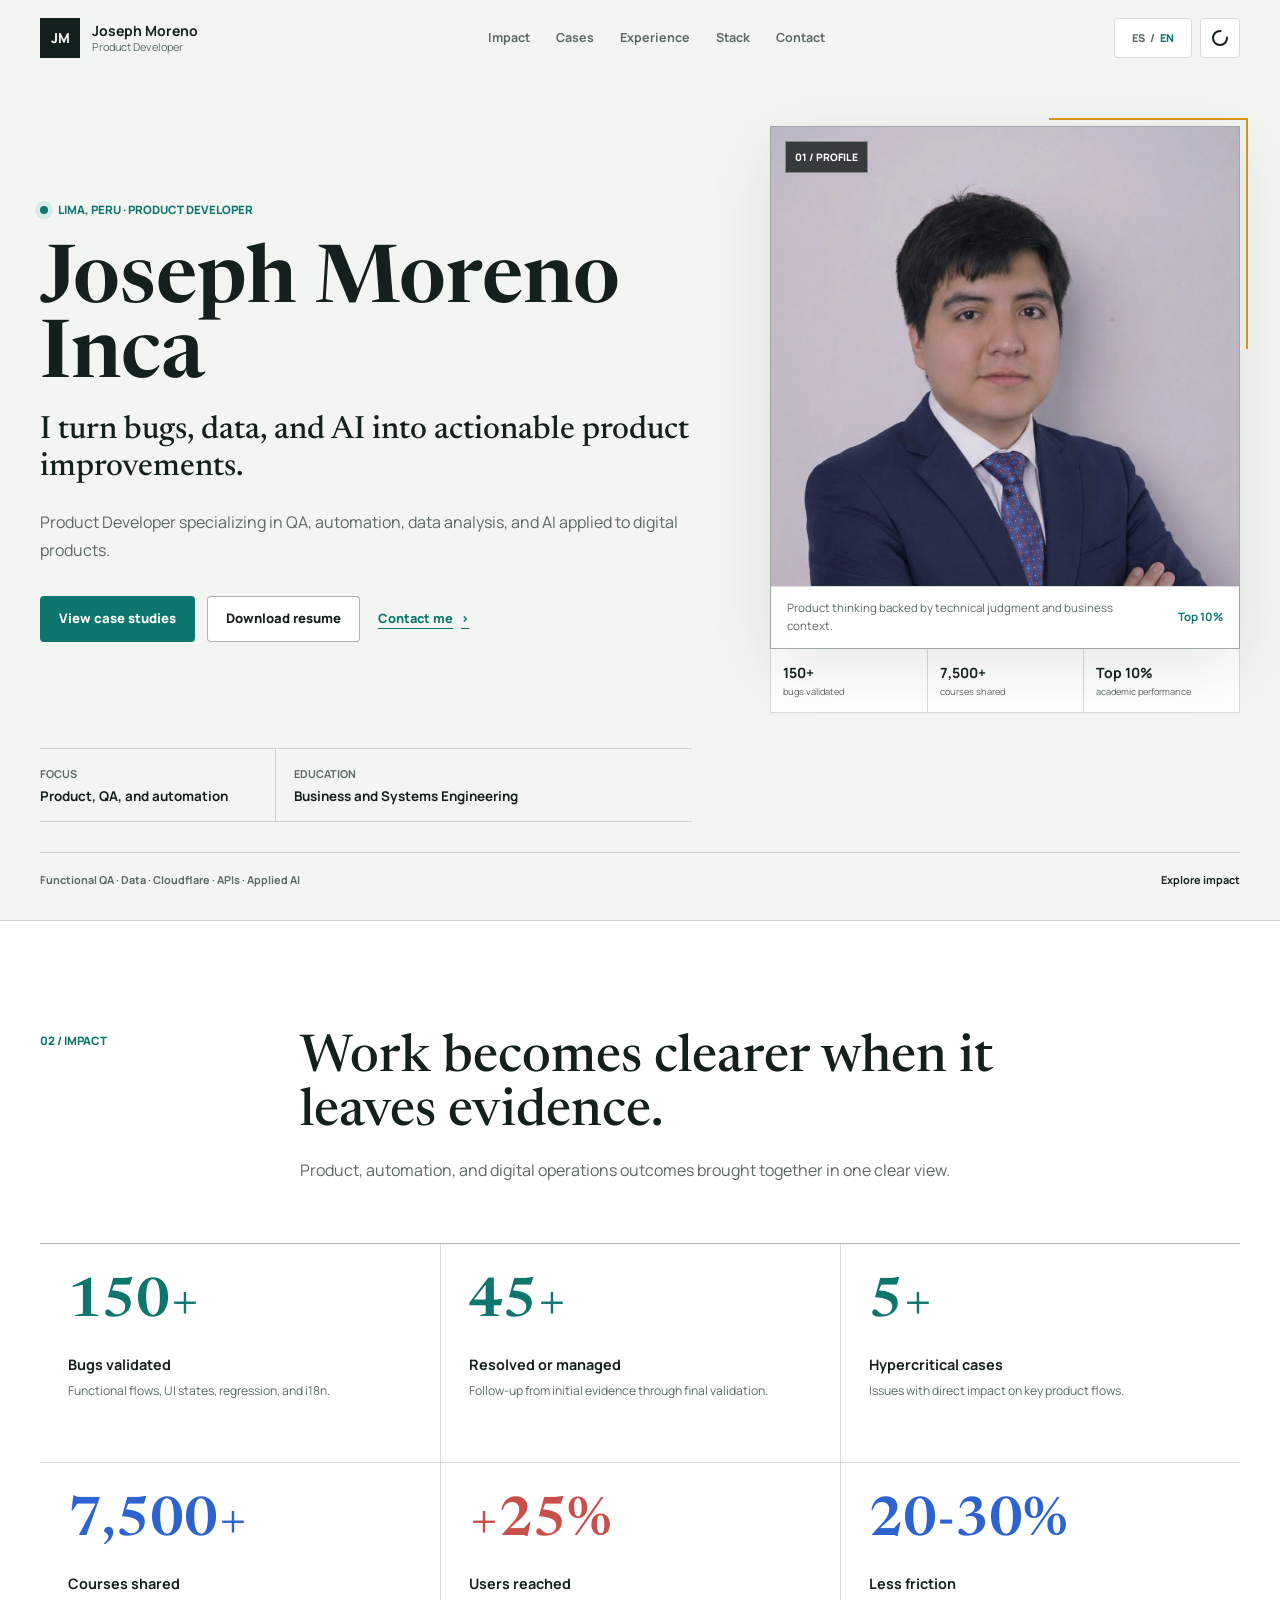
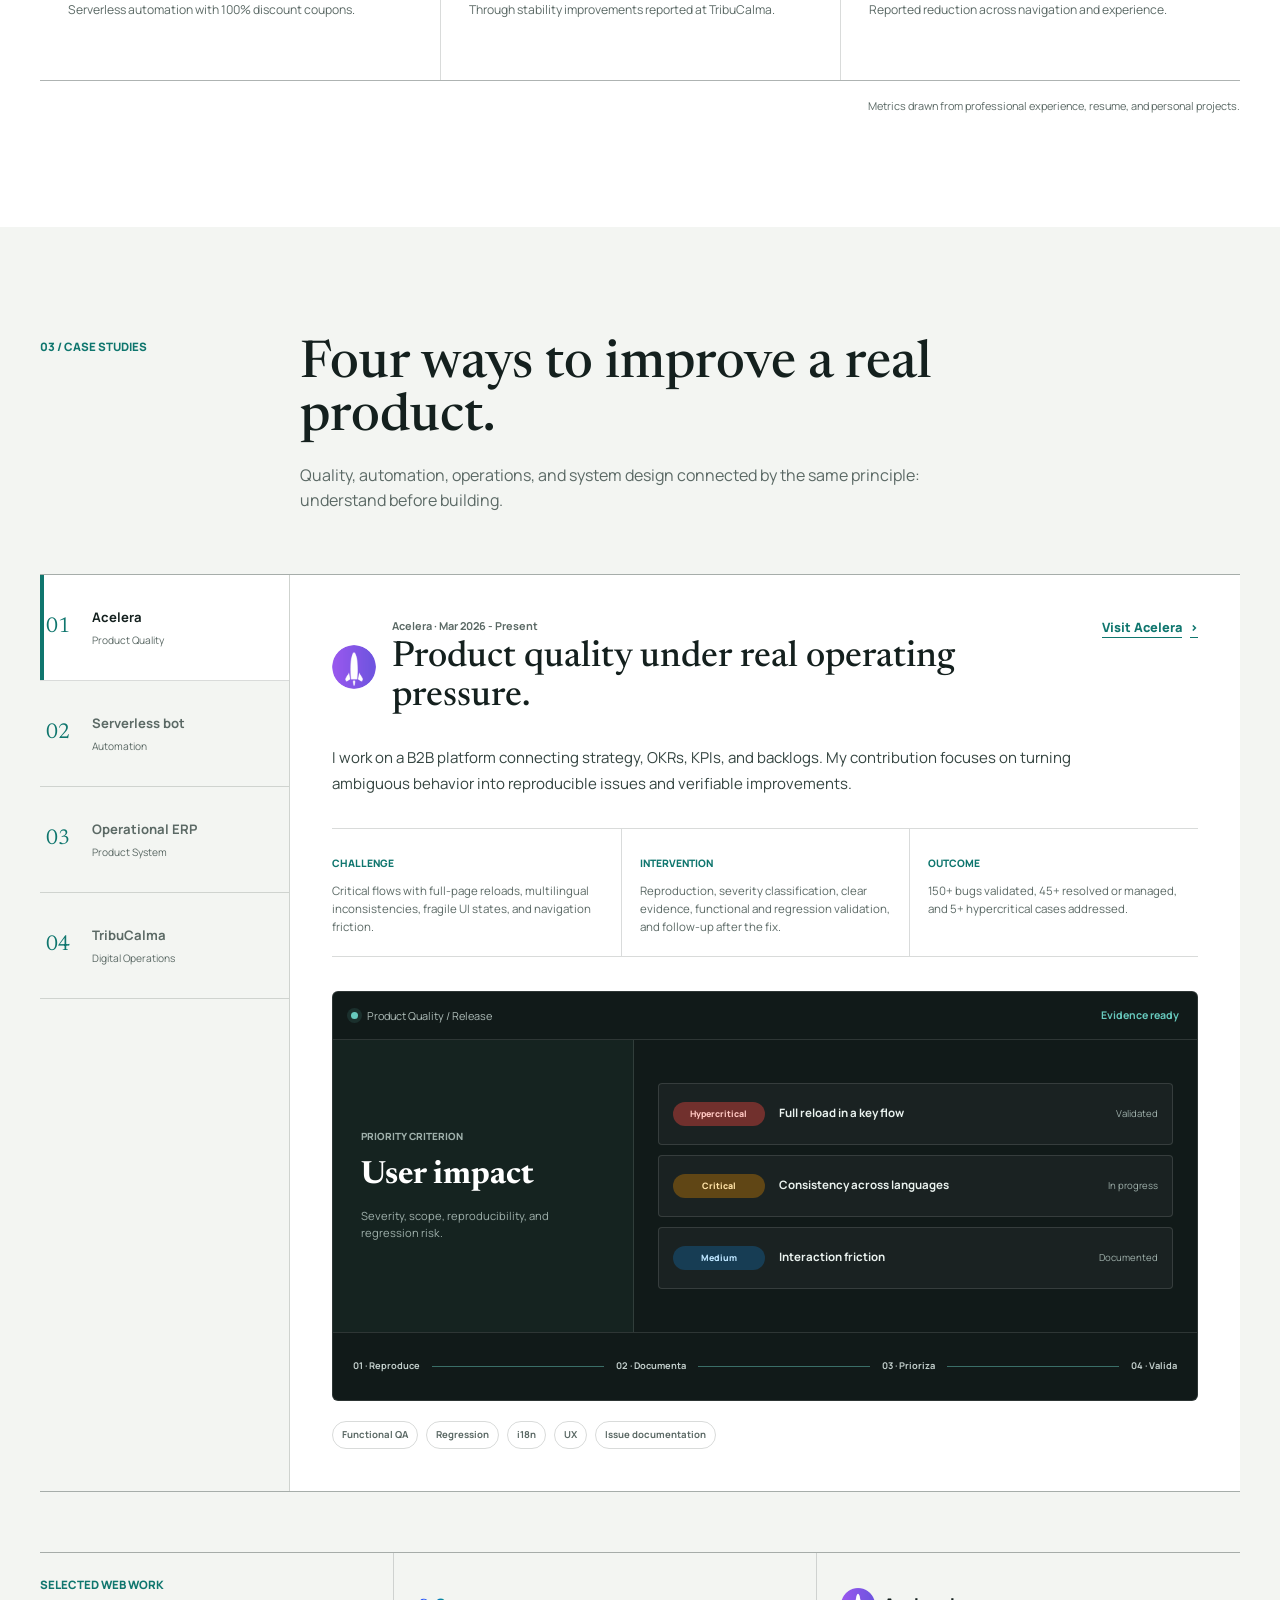
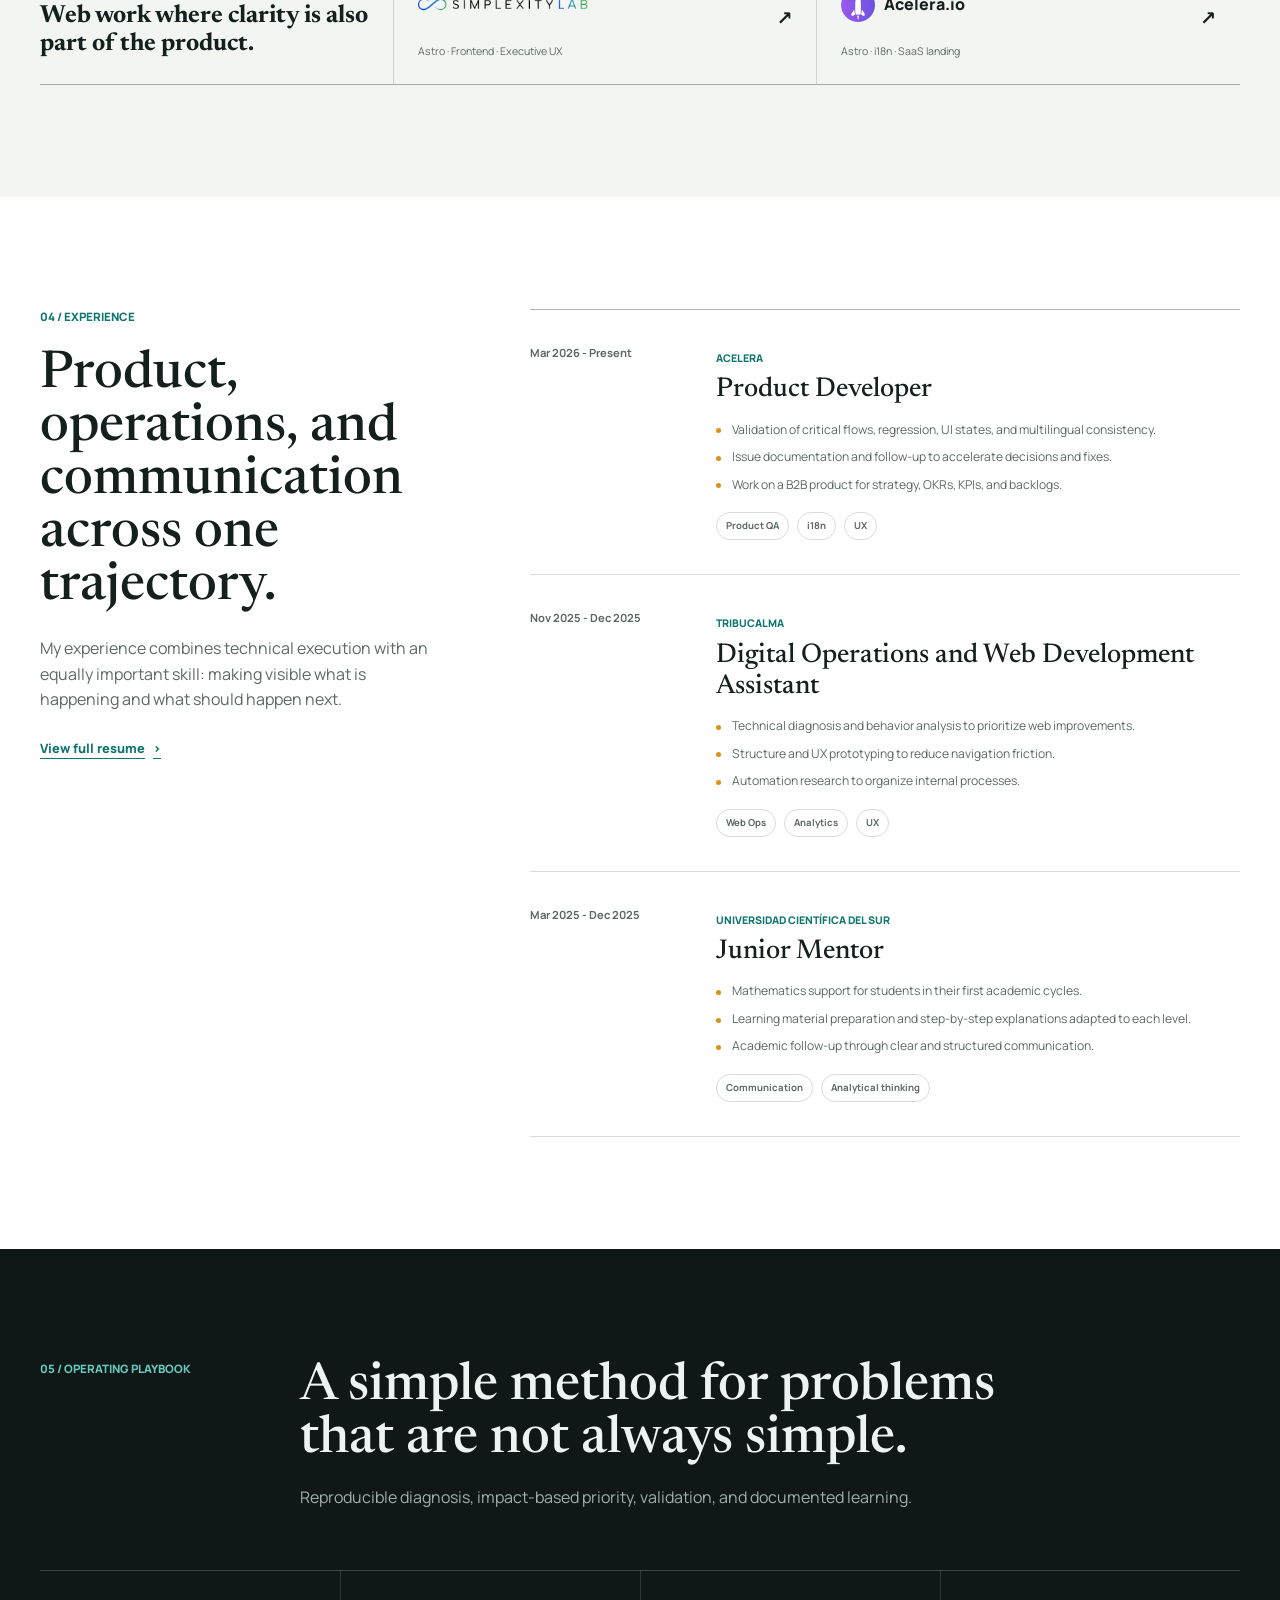
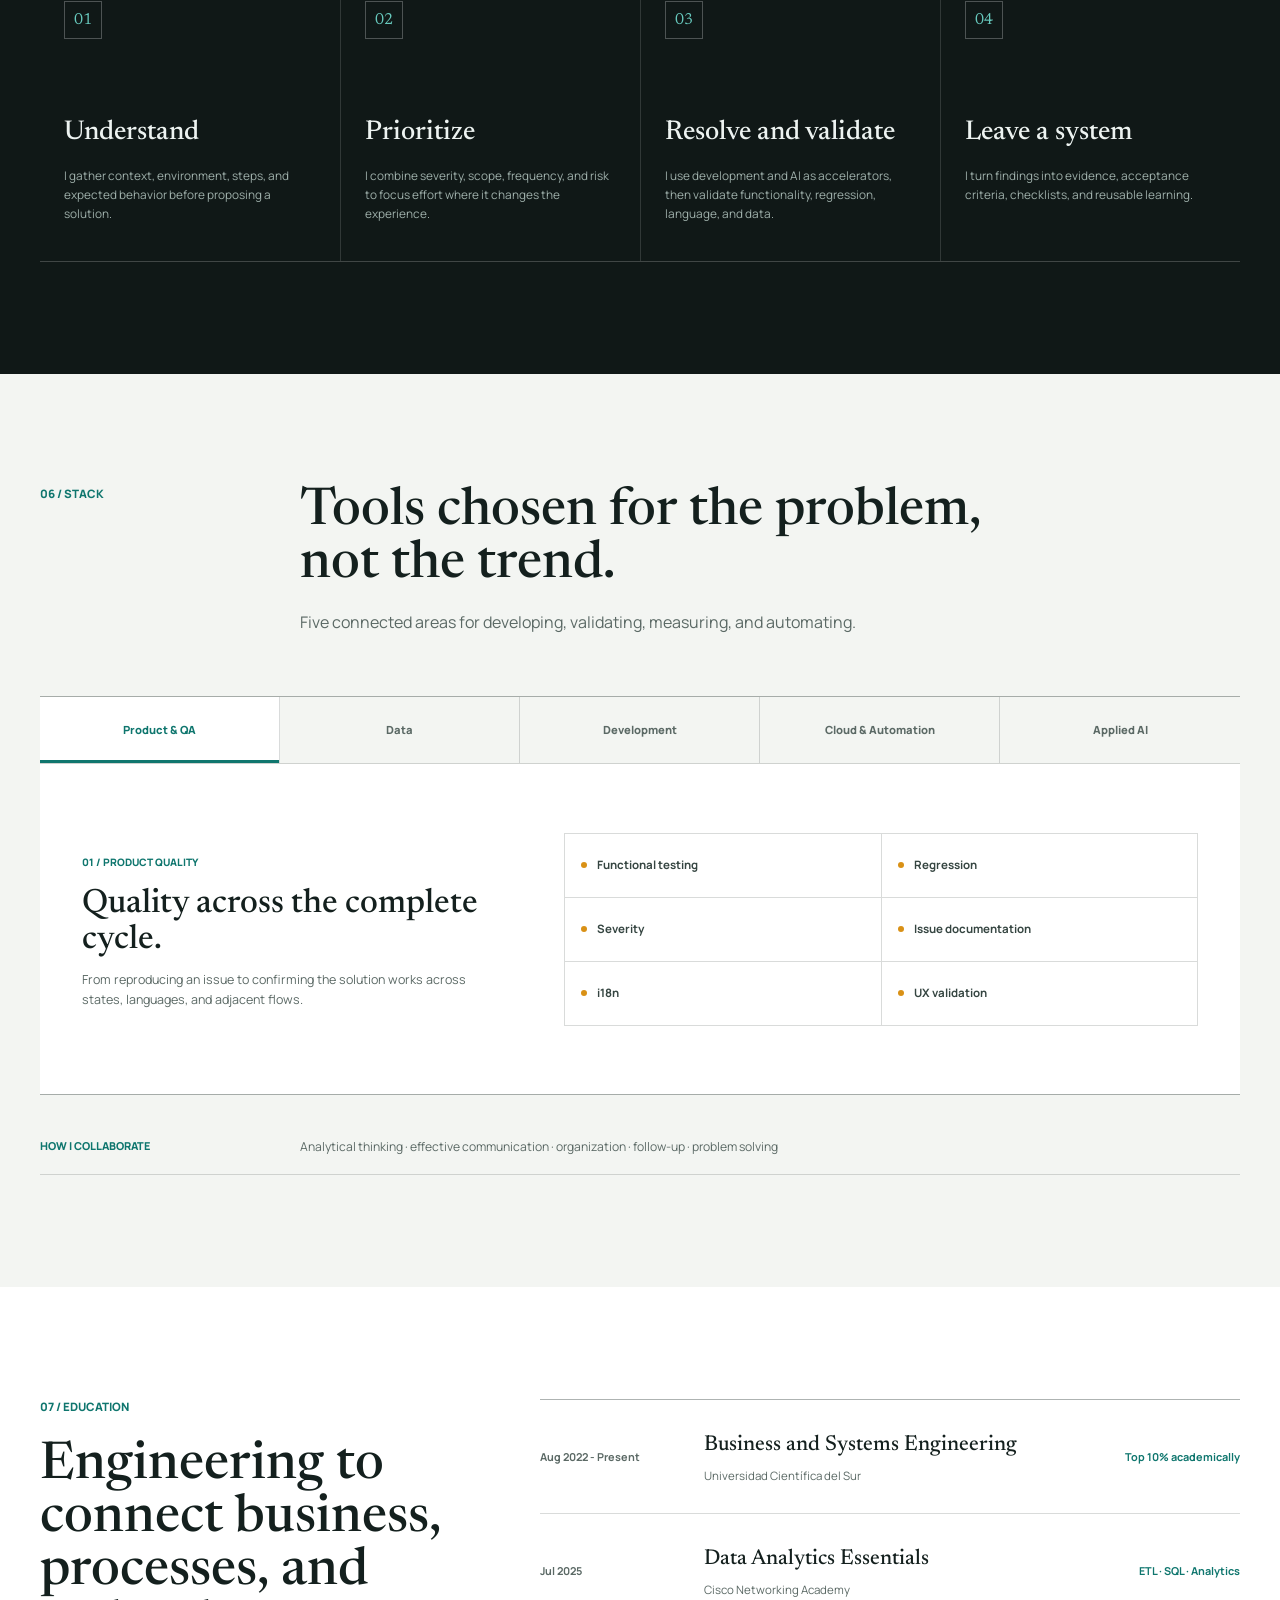
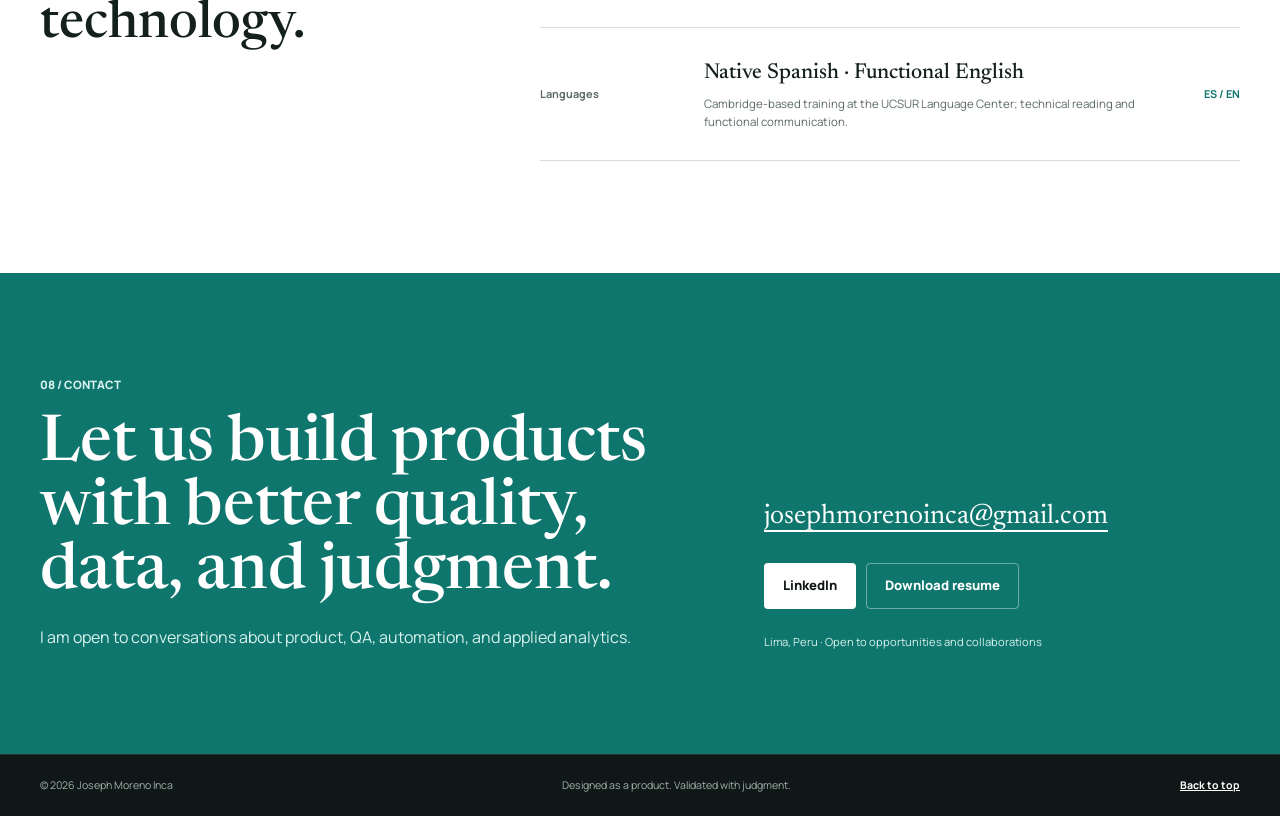
==== commit cc306ef4: "Redesign portfolio experience" ====
--- a/index.html
+++ b/index.html
@@ -1,369 +1,747 @@
-<!DOCTYPE html>
+<!doctype html>
 <html lang="es">
 <head>
-    <meta charset="UTF-8">
-    <meta name="viewport" content="width=device-width, initial-scale=1.0">
-    <meta name="description" content="meta.description" data-i18n-attr="content:meta.description">
-    <title data-i18n="meta.title">meta.title</title>
+    <meta charset="utf-8">
+    <meta name="viewport" content="width=device-width, initial-scale=1">
+    <meta name="description" content="Portfolio de Joseph Moreno Inca, Product Developer especializado en QA, automatización, datos e IA aplicada a producto." data-i18n-attr="content:meta.description">
+    <meta name="theme-color" content="#f4f1e9">
+    <meta property="og:type" content="website">
+    <meta property="og:url" content="https://ialexis.tech/">
+    <meta property="og:title" content="Joseph Moreno Inca | Product Developer" data-i18n-attr="content:meta.ogTitle">
+    <meta property="og:description" content="Convierto bugs, datos e IA en mejoras accionables de producto." data-i18n-attr="content:meta.ogDescription">
+    <meta property="og:image" content="https://ialexis.tech/assets/images/og-joseph-moreno.png">
+    <meta property="og:image:width" content="1200">
+    <meta property="og:image:height" content="630">
+    <meta property="og:image:alt" content="Joseph Moreno Inca · Product Developer">
+    <meta name="twitter:card" content="summary_large_image">
+    <meta name="twitter:image" content="https://ialexis.tech/assets/images/og-joseph-moreno.png">
+    <link rel="canonical" href="https://ialexis.tech/">
     <link rel="icon" type="image/svg+xml" href="assets/icons/favicon.svg">
     <link rel="preconnect" href="https://fonts.googleapis.com">
     <link rel="preconnect" href="https://fonts.gstatic.com" crossorigin>
-    <link href="https://fonts.googleapis.com/css2?family=Inter:wght@400;500;600;700;800&display=swap" rel="stylesheet">
+    <link href="https://fonts.googleapis.com/css2?family=Manrope:wght@400;500;600;700;800&family=Newsreader:opsz,wght@6..72,500;6..72,600&display=swap" rel="stylesheet">
     <link rel="stylesheet" href="src/styles/main.css">
+    <title data-i18n="meta.title">Joseph Moreno Inca | Product Developer</title>
+    <script>document.documentElement.classList.add("js");</script>
+    <script type="application/ld+json">
+        {
+            "@context": "https://schema.org",
+            "@type": "Person",
+            "name": "Joseph Alexis Moreno Inca",
+            "url": "https://ialexis.tech/",
+            "image": "https://ialexis.tech/assets/images/joseph-moreno.jpg",
+            "jobTitle": "Product Developer",
+            "email": "mailto:josephmorenoinca@gmail.com",
+            "address": {
+                "@type": "PostalAddress",
+                "addressLocality": "Lima",
+                "addressCountry": "PE"
+            },
+            "sameAs": [
+                "https://linkedin.com/in/josephinca"
+            ],
+            "alumniOf": {
+                "@type": "CollegeOrUniversity",
+                "name": "Universidad Científica del Sur"
+            }
+        }
+    </script>
 </head>
 <body>
+    <a class="skip-link" href="#main-content" data-i18n="accessibility.skip">Saltar al contenido</a>
+    <div class="scroll-progress" aria-hidden="true"><span></span></div>
+
     <header class="site-header">
-        <a class="brand" href="#inicio" aria-label="nav.homeAria" data-i18n-attr="aria-label:nav.homeAria">
-            <span>JM</span>
-        </a>
-
-        <div class="header-actions">
-            <button class="language-toggle" type="button" aria-label="language.toggleAria" title="language.toggleTitle" data-i18n-attr="aria-label:language.toggleAria;title:language.toggleTitle">
-                <span class="language-option">ES</span>
-                <span class="language-option">EN</span>
-                <span class="language-thumb" aria-hidden="true"></span>
-            </button>
-
-            <button class="theme-toggle" type="button" aria-label="theme.toggle" title="theme.toggle">
-                <span class="theme-icon" aria-hidden="true"></span>
-            </button>
-
-            <button class="nav-toggle" type="button" aria-label="nav.menuAria" aria-expanded="false" data-i18n-attr="aria-label:nav.menuAria">
-                <span></span>
-                <span></span>
-            </button>
+        <div class="header-inner">
+            <a class="brand" href="#inicio" aria-label="Ir al inicio" data-i18n-attr="aria-label:nav.homeAria">
+                <span class="brand-mark">JM</span>
+                <span class="brand-copy">
+                    <strong>Joseph Moreno</strong>
+                    <small>Product Developer</small>
+                </span>
+            </a>
+
+            <nav class="main-nav" aria-label="Navegación principal" data-i18n-attr="aria-label:nav.primaryAria">
+                <a href="#impacto" data-i18n="nav.impact">Impacto</a>
+                <a href="#casos" data-i18n="nav.cases">Casos</a>
+                <a href="#experiencia" data-i18n="nav.experience">Experiencia</a>
+                <a href="#stack" data-i18n="nav.stack">Stack</a>
+                <a href="#contacto" data-i18n="nav.contact">Contacto</a>
+            </nav>
+
+            <div class="header-actions">
+                <button class="language-toggle" type="button" aria-label="Cambiar idioma" title="Cambiar idioma" data-i18n-attr="aria-label:language.toggleAria;title:language.toggleTitle">
+                    <span data-language-option="es">ES</span>
+                    <span aria-hidden="true">/</span>
+                    <span data-language-option="en">EN</span>
+                </button>
+                <button class="theme-toggle" type="button" aria-label="Cambiar a modo oscuro" title="Cambiar a modo oscuro">
+                    <span class="theme-icon" aria-hidden="true"></span>
+                </button>
+                <button class="nav-toggle" type="button" aria-label="Abrir menú" aria-expanded="false" data-i18n-attr="aria-label:nav.menuAria">
+                    <span></span>
+                    <span></span>
+                </button>
+            </div>
         </div>
-
-        <nav class="main-nav" aria-label="nav.primaryAria" data-i18n-attr="aria-label:nav.primaryAria">
-            <a href="#profile" data-i18n="nav.profile">nav.profile</a>
-            <a href="#experience" data-i18n="nav.experience">nav.experience</a>
-            <a href="#projects" data-i18n="nav.projects">nav.projects</a>
-            <a href="#built" data-i18n="nav.built">nav.built</a>
-            <a href="#studies" data-i18n="nav.studies">nav.studies</a>
-            <a href="#playbook" data-i18n="nav.playbook">nav.playbook</a>
-            <a href="#skills" data-i18n="nav.skills">nav.skills</a>
-            <a href="#languages" data-i18n="nav.languages">nav.languages</a>
-            <a href="#contact" data-i18n="nav.contact">nav.contact</a>
-        </nav>
     </header>
 
-    <main id="inicio">
-        <section class="hero section-band">
-            <div class="hero-copy reveal">
-                <p class="eyebrow" data-i18n="hero.eyebrow">hero.eyebrow</p>
-                <h1>Joseph Moreno Inca</h1>
-                <p class="hero-lead" data-i18n="hero.lead">hero.lead</p>
-                <div class="hero-actions">
-                    <a class="button primary" href="#projects" data-i18n="hero.projectsCta">hero.projectsCta</a>
-                    <a class="button ghost" href="mailto:josephmorenoinca@gmail.com" data-i18n="hero.emailCta">hero.emailCta</a>
-                </div>
-            </div>
-
-            <aside class="quality-panel reveal" aria-label="hero.panelAria" data-i18n-attr="aria-label:hero.panelAria">
-                <div class="panel-top">
+    <main id="main-content">
+        <section id="inicio" class="hero">
+            <div class="shell hero-grid">
+                <div class="hero-copy reveal">
+                    <p class="eyebrow hero-status">
+                        <span aria-hidden="true"></span>
+                        <span data-i18n="hero.eyebrow">Lima, Perú · Product Developer</span>
+                    </p>
+                    <h1>Joseph Moreno Inca</h1>
+                    <p class="hero-statement" data-i18n="hero.statement">Convierto bugs, datos e IA en mejoras accionables de producto.</p>
+                    <p class="hero-summary" data-i18n="hero.summary">Product Developer especializado en QA, automatización, análisis de datos e IA aplicada a productos digitales.</p>
+                    <div class="hero-actions">
+                        <a class="button button-primary" href="#casos" data-i18n="hero.casesCta">Ver case studies</a>
+                        <a class="button button-secondary" href="assets/documents/joseph-moreno-cv.pdf" download data-i18n="hero.cvCta">Descargar CV</a>
+                        <a class="text-link" href="mailto:josephmorenoinca@gmail.com" data-i18n="hero.contactCta">Contactar</a>
+                    </div>
+                </div>
+
+                <div class="portrait-column reveal">
+                    <figure class="portrait-frame">
+                        <div class="portrait-index" aria-hidden="true">01 / PROFILE</div>
+                        <img src="assets/images/joseph-moreno.jpg" width="1200" height="1148" alt="Retrato profesional de Joseph Moreno Inca" data-i18n-attr="alt:hero.photoAlt">
+                        <figcaption>
+                            <span data-i18n="hero.photoCaption">Producto con criterio técnico y visión de negocio.</span>
+                            <strong>Top 10%</strong>
+                        </figcaption>
+                    </figure>
+                    <div class="portrait-signals" aria-label="Indicadores destacados" data-i18n-attr="aria-label:hero.signalsAria">
+                        <div><strong>150+</strong><span data-i18n="hero.signalBugs">bugs validados</span></div>
+                        <div><strong>7,500+</strong><span data-i18n="hero.signalCourses">cursos compartidos</span></div>
+                        <div><strong>Top 10%</strong><span data-i18n="hero.signalAcademic">rendimiento académico</span></div>
+                    </div>
+                </div>
+
+                <div class="hero-context reveal" aria-label="Resumen profesional" data-i18n-attr="aria-label:hero.contextAria">
                     <div>
-                        <span class="panel-label">Sprint Health</span>
-                        <strong>Product Ready</strong>
-                    </div>
-                    <span class="status-pill">Live</span>
-                </div>
-                <div class="signal-grid">
-                    <div class="signal-card coral">
-                        <span>150+</span>
-                        <p data-i18n="hero.metricBugs">hero.metricBugs</p>
-                    </div>
-                    <div class="signal-card aqua">
-                        <span>45+</span>
-                        <p data-i18n="hero.metricManaged">hero.metricManaged</p>
-                    </div>
-                    <div class="signal-card lime">
-                        <span>5+</span>
-                        <p data-i18n="hero.metricCritical">hero.metricCritical</p>
-                    </div>
-                </div>
-                <div class="checklist">
-                    <div><span></span> <em data-i18n="hero.checkHighImpact">hero.checkHighImpact</em></div>
-                    <div><span></span> <em data-i18n="hero.checkRegression">hero.checkRegression</em></div>
-                    <div><span></span> <em data-i18n="hero.checkLanguage">hero.checkLanguage</em></div>
-                </div>
-            </aside>
+                        <span data-i18n="hero.focusLabel">Foco</span>
+                        <strong data-i18n="hero.focusValue">Producto, QA y automatización</strong>
+                    </div>
+                    <div>
+                        <span data-i18n="hero.educationLabel">Formación</span>
+                        <strong data-i18n="hero.educationValue">Ingeniería Empresarial y de Sistemas</strong>
+                    </div>
+                </div>
+            </div>
+            <div class="shell hero-foot">
+                <span data-i18n="hero.footnote">QA funcional · Datos · Cloudflare · APIs · IA aplicada</span>
+                <a href="#impacto" data-i18n="hero.scrollCta">Explorar impacto</a>
+            </div>
         </section>
 
-        <section id="profile" class="profile section-band">
-            <div class="section-heading reveal">
-                <p class="eyebrow" data-i18n="profile.eyebrow">profile.eyebrow</p>
-                <h2 data-i18n="profile.title">profile.title</h2>
-            </div>
-            <div class="profile-grid">
-                <article class="profile-card reveal">
-                    <h3 data-i18n="profile.whatTitle">profile.whatTitle</h3>
-                    <p data-i18n="profile.whatText">profile.whatText</p>
-                </article>
-                <article class="profile-card reveal">
-                    <h3 data-i18n="profile.howTitle">profile.howTitle</h3>
-                    <p data-i18n="profile.howText">profile.howText</p>
-                </article>
-                <article class="profile-card reveal">
-                    <h3 data-i18n="profile.nowTitle">profile.nowTitle</h3>
-                    <p data-i18n="profile.nowText">profile.nowText</p>
-                </article>
+        <section id="impacto" class="impact-section section">
+            <div class="shell">
+                <div class="section-intro reveal">
+                    <p class="section-number">02 / <span data-i18n="impact.eyebrow">Impacto</span></p>
+                    <div>
+                        <h2 data-i18n="impact.title">El trabajo se entiende mejor cuando deja evidencia.</h2>
+                        <p data-i18n="impact.lead">Resultados de producto, automatización y operaciones digitales reunidos en una sola lectura.</p>
+                    </div>
+                </div>
+
+                <div class="impact-grid">
+                    <article class="impact-item reveal">
+                        <strong><span data-count="150">150</span>+</strong>
+                        <h3 data-i18n="impact.bugsTitle">Bugs validados</h3>
+                        <p data-i18n="impact.bugsText">Flujos funcionales, estados de UI, regresión e i18n.</p>
+                    </article>
+                    <article class="impact-item reveal">
+                        <strong><span data-count="45">45</span>+</strong>
+                        <h3 data-i18n="impact.managedTitle">Resueltos o gestionados</h3>
+                        <p data-i18n="impact.managedText">Seguimiento desde la evidencia hasta la validación final.</p>
+                    </article>
+                    <article class="impact-item reveal">
+                        <strong><span data-count="5">5</span>+</strong>
+                        <h3 data-i18n="impact.criticalTitle">Casos hipercríticos</h3>
+                        <p data-i18n="impact.criticalText">Incidencias con impacto directo en flujos clave.</p>
+                    </article>
+                    <article class="impact-item reveal">
+                        <strong><span data-count="7500">7,500</span>+</strong>
+                        <h3 data-i18n="impact.coursesTitle">Cursos compartidos</h3>
+                        <p data-i18n="impact.coursesText">Automatización serverless con cupones al 100%.</p>
+                    </article>
+                    <article class="impact-item reveal">
+                        <strong>+<span data-count="25">25</span>%</strong>
+                        <h3 data-i18n="impact.stabilityTitle">Usuarios beneficiados</h3>
+                        <p data-i18n="impact.stabilityText">Por mejoras de estabilidad reportadas en TribuCalma.</p>
+                    </article>
+                    <article class="impact-item reveal">
+                        <strong><span data-count="20">20</span>-30%</strong>
+                        <h3 data-i18n="impact.frictionTitle">Menos fricción</h3>
+                        <p data-i18n="impact.frictionText">Reducción reportada en navegación y experiencia.</p>
+                    </article>
+                </div>
+                <p class="evidence-note reveal" data-i18n="impact.note">Métricas provenientes de experiencia profesional, CV y proyectos personales.</p>
             </div>
         </section>
 
-        <section id="experience" class="timeline-section section-band">
-            <div class="section-heading reveal">
-                <p class="eyebrow" data-i18n="experience.eyebrow">experience.eyebrow</p>
-                <h2 data-i18n="experience.title">experience.title</h2>
-            </div>
-            <div class="timeline">
-                <article class="timeline-item reveal">
-                    <span class="date" data-i18n="experience.aceleraDate">experience.aceleraDate</span>
+        <section id="casos" class="cases-section section">
+            <div class="shell">
+                <div class="section-intro reveal">
+                    <p class="section-number">03 / <span data-i18n="cases.eyebrow">Case studies</span></p>
                     <div>
-                        <h3 data-i18n="experience.aceleraRole">experience.aceleraRole</h3>
-                        <p data-i18n="experience.aceleraText">experience.aceleraText</p>
-                    </div>
-                </article>
-                <article class="timeline-item reveal">
-                    <span class="date" data-i18n="experience.tribuDate">experience.tribuDate</span>
+                        <h2 data-i18n="cases.title">Cuatro formas de mejorar un producto real.</h2>
+                        <p data-i18n="cases.lead">Calidad, automatización, operaciones y diseño de sistemas conectados por el mismo criterio: entender antes de construir.</p>
+                    </div>
+                </div>
+
+                <div class="case-workbench reveal">
+                    <div class="case-tabs" role="tablist" aria-label="Casos de estudio" data-i18n-attr="aria-label:cases.tabsAria">
+                        <button id="case-tab-acelera" class="case-tab active" type="button" role="tab" aria-selected="true" aria-controls="case-acelera" data-case="acelera">
+                            <span>01</span>
+                            <strong data-i18n="cases.acelera.tabTitle">Acelera</strong>
+                            <small data-i18n="cases.acelera.tabMeta">Product Quality</small>
+                        </button>
+                        <button id="case-tab-bot" class="case-tab" type="button" role="tab" aria-selected="false" aria-controls="case-bot" tabindex="-1" data-case="bot">
+                            <span>02</span>
+                            <strong data-i18n="cases.bot.tabTitle">Bot serverless</strong>
+                            <small data-i18n="cases.bot.tabMeta">Automation</small>
+                        </button>
+                        <button id="case-tab-erp" class="case-tab" type="button" role="tab" aria-selected="false" aria-controls="case-erp" tabindex="-1" data-case="erp">
+                            <span>03</span>
+                            <strong data-i18n="cases.erp.tabTitle">ERP operativo</strong>
+                            <small data-i18n="cases.erp.tabMeta">Product System</small>
+                        </button>
+                        <button id="case-tab-tribu" class="case-tab" type="button" role="tab" aria-selected="false" aria-controls="case-tribu" tabindex="-1" data-case="tribu">
+                            <span>04</span>
+                            <strong data-i18n="cases.tribu.tabTitle">TribuCalma</strong>
+                            <small data-i18n="cases.tribu.tabMeta">Digital Operations</small>
+                        </button>
+                    </div>
+
+                    <div class="case-panels">
+                        <article id="case-acelera" class="case-panel active" role="tabpanel" aria-labelledby="case-tab-acelera" data-case-panel="acelera">
+                            <header class="case-header">
+                                <div class="case-identity">
+                                    <img src="assets/logos/acelera-logo.png" width="512" height="512" alt="Acelera">
+                                    <div>
+                                        <p data-i18n="cases.acelera.kicker">Acelera · Mar 2026 - Actualidad</p>
+                                        <h3 data-i18n="cases.acelera.title">Calidad de producto bajo presión operativa real.</h3>
+                                    </div>
+                                </div>
+                                <a class="text-link" href="https://acelera.io/" target="_blank" rel="noreferrer" data-i18n="cases.acelera.link">Conocer Acelera</a>
+                            </header>
+
+                            <p class="case-lead" data-i18n="cases.acelera.lead">Trabajo sobre una plataforma B2B que conecta estrategia, OKRs, KPIs y backlogs. Mi aporte se centra en convertir comportamientos ambiguos en incidencias reproducibles y mejoras verificables.</p>
+
+                            <div class="case-story">
+                                <div>
+                                    <span data-i18n="cases.labels.challenge">Desafío</span>
+                                    <p data-i18n="cases.acelera.challenge">Flujos críticos con recargas completas, inconsistencias multidioma, estados de UI frágiles y fricción de navegación.</p>
+                                </div>
+                                <div>
+                                    <span data-i18n="cases.labels.action">Intervención</span>
+                                    <p data-i18n="cases.acelera.action">Reproducción, clasificación por severidad, evidencia clara, validación funcional y regresiva, y seguimiento posterior al fix.</p>
+                                </div>
+                                <div>
+                                    <span data-i18n="cases.labels.outcome">Resultado</span>
+                                    <p data-i18n="cases.acelera.outcome">150+ bugs validados, 45+ resueltos o gestionados y 5+ casos hipercríticos atendidos.</p>
+                                </div>
+                            </div>
+
+                            <div class="product-canvas quality-canvas" aria-label="Representación del flujo de calidad de producto" data-i18n-attr="aria-label:cases.acelera.visualAria">
+                                <div class="canvas-top">
+                                    <div><span class="canvas-dot"></span> Product Quality / Release</div>
+                                    <strong data-i18n="cases.acelera.visualStatus">Evidencia lista</strong>
+                                </div>
+                                <div class="quality-board">
+                                    <div class="quality-summary">
+                                        <span data-i18n="cases.acelera.visualFocusLabel">Criterio de prioridad</span>
+                                        <strong data-i18n="cases.acelera.visualFocus">Impacto en usuario</strong>
+                                        <p data-i18n="cases.acelera.visualFocusText">Severidad, alcance, reproducibilidad y riesgo de regresión.</p>
+                                    </div>
+                                    <div class="issue-list">
+                                        <div class="issue-row">
+                                            <span class="severity severe" data-i18n="cases.acelera.severityHyper">Hipercrítico</span>
+                                            <strong data-i18n="cases.acelera.issueOne">Recarga completa en flujo clave</strong>
+                                            <small data-i18n="cases.acelera.stateValidated">Validado</small>
+                                        </div>
+                                        <div class="issue-row">
+                                            <span class="severity critical" data-i18n="cases.acelera.severityCritical">Crítico</span>
+                                            <strong data-i18n="cases.acelera.issueTwo">Consistencia entre idiomas</strong>
+                                            <small data-i18n="cases.acelera.stateTracked">En seguimiento</small>
+                                        </div>
+                                        <div class="issue-row">
+                                            <span class="severity medium" data-i18n="cases.acelera.severityMedium">Medio</span>
+                                            <strong data-i18n="cases.acelera.issueThree">Fricción de interacción</strong>
+                                            <small data-i18n="cases.acelera.stateDocumented">Documentado</small>
+                                        </div>
+                                    </div>
+                                </div>
+                                <div class="quality-flow" aria-hidden="true">
+                                    <span>01 · Reproduce</span>
+                                    <i></i>
+                                    <span>02 · Documenta</span>
+                                    <i></i>
+                                    <span>03 · Prioriza</span>
+                                    <i></i>
+                                    <span>04 · Valida</span>
+                                </div>
+                            </div>
+
+                            <div class="case-stack" aria-label="Tecnologías y capacidades">
+                                <span>Functional QA</span><span>Regression</span><span>i18n</span><span>UX</span><span>Issue documentation</span>
+                            </div>
+                        </article>
+
+                        <article id="case-bot" class="case-panel" role="tabpanel" aria-labelledby="case-tab-bot" data-case-panel="bot" hidden>
+                            <header class="case-header">
+                                <div class="case-identity no-logo">
+                                    <span class="case-monogram">CF</span>
+                                    <div>
+                                        <p data-i18n="cases.bot.kicker">Proyecto personal · 2025</p>
+                                        <h3 data-i18n="cases.bot.title">Una automatización que convierte ruido web en oportunidades útiles.</h3>
+                                    </div>
+                                </div>
+                                <a class="text-link" href="https://t.me/gratisudemy" target="_blank" rel="noreferrer" data-i18n="cases.bot.link">Abrir canal</a>
+                            </header>
+
+                            <p class="case-lead" data-i18n="cases.bot.lead">Diseñé un sistema serverless que identifica cursos con cupones activos, procesa fuentes públicas, controla duplicados y publica resultados en Telegram.</p>
+
+                            <div class="case-story">
+                                <div>
+                                    <span data-i18n="cases.labels.challenge">Desafío</span>
+                                    <p data-i18n="cases.bot.challenge">Datos no estructurados, enlaces cambiantes y riesgo de repetir oportunidades que ya habían sido publicadas.</p>
+                                </div>
+                                <div>
+                                    <span data-i18n="cases.labels.action">Intervención</span>
+                                    <p data-i18n="cases.bot.action">JavaScript en Cloudflare Workers, estado persistente en KV, deduplicación por curso/cupón e integración con Telegram API.</p>
+                                </div>
+                                <div>
+                                    <span data-i18n="cases.labels.outcome">Resultado</span>
+                                    <p data-i18n="cases.bot.outcome">Más de 7,500 cursos compartidos con cupones al 100% y un flujo sin servidor tradicional.</p>
+                                </div>
+                            </div>
+
+                            <div class="product-canvas automation-canvas" aria-label="Arquitectura de automatización serverless" data-i18n-attr="aria-label:cases.bot.visualAria">
+                                <div class="canvas-top">
+                                    <div><span class="canvas-dot"></span> Serverless pipeline</div>
+                                    <strong>Cloudflare</strong>
+                                </div>
+                                <div class="automation-layout">
+                                    <div class="pipeline">
+                                        <div class="pipeline-node">
+                                            <span>01</span>
+                                            <strong data-i18n="cases.bot.nodeSource">Fuentes públicas</strong>
+                                            <small>HTML / cards</small>
+                                        </div>
+                                        <div class="pipeline-connector" aria-hidden="true"></div>
+                                        <div class="pipeline-node active">
+                                            <span>02</span>
+                                            <strong>Worker</strong>
+                                            <small data-i18n="cases.bot.nodeProcess">Parseo + reglas</small>
+                                        </div>
+                                        <div class="pipeline-connector" aria-hidden="true"></div>
+                                        <div class="pipeline-node">
+                                            <span>03</span>
+                                            <strong>KV State</strong>
+                                            <small data-i18n="cases.bot.nodeDedupe">Deduplicación</small>
+                                        </div>
+                                        <div class="pipeline-connector" aria-hidden="true"></div>
+                                        <div class="pipeline-node final">
+                                            <span>04</span>
+                                            <strong>Telegram</strong>
+                                            <small data-i18n="cases.bot.nodePublish">Publicación</small>
+                                        </div>
+                                    </div>
+                                    <div class="telegram-preview">
+                                        <div class="telegram-head"><span>TG</span><strong data-i18n="cases.bot.previewTitle">Curso detectado</strong></div>
+                                        <p data-i18n="cases.bot.previewCourse">Data Analytics Essentials</p>
+                                        <div><span data-i18n="cases.bot.previewCoupon">Cupón activo</span><strong>100% OFF</strong></div>
+                                        <small data-i18n="cases.bot.previewState">Nuevo estado guardado en KV</small>
+                                    </div>
+                                </div>
+                            </div>
+
+                            <div class="case-stack" aria-label="Tecnologías y capacidades">
+                                <span>JavaScript</span><span>Cloudflare Workers</span><span>KV</span><span>Telegram Bot API</span><span>APIs</span>
+                            </div>
+                        </article>
+
+                        <article id="case-erp" class="case-panel" role="tabpanel" aria-labelledby="case-tab-erp" data-case-panel="erp" hidden>
+                            <header class="case-header">
+                                <div class="case-identity no-logo">
+                                    <span class="case-monogram amber">ERP</span>
+                                    <div>
+                                        <p data-i18n="cases.erp.kicker">Producto interno · Mockup navegable</p>
+                                        <h3 data-i18n="cases.erp.title">Operación comercial convertida en un sistema legible.</h3>
+                                    </div>
+                                </div>
+                                <a class="text-link" href="erp.html" data-i18n="cases.erp.link">Abrir demo</a>
+                            </header>
+
+                            <p class="case-lead" data-i18n="cases.erp.lead">Conceptualicé un ERP para ordenar oportunidades, cuentas, responsables, etapas y métricas sin perder el contexto operativo.</p>
+
+                            <div class="case-story">
+                                <div>
+                                    <span data-i18n="cases.labels.challenge">Desafío</span>
+                                    <p data-i18n="cases.erp.challenge">Información comercial distribuida, seguimiento manual y baja visibilidad del estado real del pipeline.</p>
+                                </div>
+                                <div>
+                                    <span data-i18n="cases.labels.action">Intervención</span>
+                                    <p data-i18n="cases.erp.action">Arquitectura de módulos, jerarquía de datos, roles, filtros y detalle contextual para decidir el siguiente paso.</p>
+                                </div>
+                                <div>
+                                    <span data-i18n="cases.labels.outcome">Resultado</span>
+                                    <p data-i18n="cases.erp.outcome">Un mockup funcional que demuestra flujos, navegación, búsqueda, edición y lectura de indicadores.</p>
+                                </div>
+                            </div>
+
+                            <div class="product-canvas erp-canvas" aria-label="Vista previa del ERP operativo" data-i18n-attr="aria-label:cases.erp.visualAria">
+                                <div class="erp-sidebar-preview">
+                                    <div class="erp-brand"><span>J</span><strong>Joseph ERP</strong></div>
+                                    <div class="erp-nav-line active"></div>
+                                    <div class="erp-nav-line"></div>
+                                    <div class="erp-nav-line short"></div>
+                                    <div class="erp-nav-line"></div>
+                                </div>
+                                <div class="erp-main-preview">
+                                    <div class="erp-preview-top">
+                                        <div><small data-i18n="cases.erp.previewKicker">Pipeline comercial</small><strong data-i18n="cases.erp.previewTitle">Gestión de oportunidades</strong></div>
+                                        <span data-i18n="cases.erp.previewButton">Nueva oportunidad</span>
+                                    </div>
+                                    <div class="erp-preview-metrics">
+                                        <div><small data-i18n="cases.erp.metricPipeline">Pipeline abierto</small><strong>$143K</strong></div>
+                                        <div><small data-i18n="cases.erp.metricTicket">Ticket promedio</small><strong>$20.4K</strong></div>
+                                        <div><small data-i18n="cases.erp.metricRecords">Oportunidades</small><strong>12</strong></div>
+                                    </div>
+                                    <div class="erp-preview-table">
+                                        <div class="erp-preview-row head"><span>ID</span><span data-i18n="cases.erp.colAccount">Cuenta</span><span data-i18n="cases.erp.colAmount">Monto</span><span data-i18n="cases.erp.colStage">Etapa</span></div>
+                                        <div class="erp-preview-row selected"><span>OP-1046</span><span>Empresa 01</span><span>$25,000</span><span>Open</span></div>
+                                        <div class="erp-preview-row"><span>OP-1043</span><span>Empresa 02</span><span>$18,500</span><span>Proposal</span></div>
+                                        <div class="erp-preview-row"><span>OP-1038</span><span>Empresa 03</span><span>$50,000</span><span>Open</span></div>
+                                    </div>
+                                </div>
+                            </div>
+
+                            <div class="case-stack" aria-label="Tecnologías y capacidades">
+                                <span>Product design</span><span>ERP</span><span>Process mapping</span><span>Roles</span><span>Operational UX</span>
+                            </div>
+                        </article>
+
+                        <article id="case-tribu" class="case-panel" role="tabpanel" aria-labelledby="case-tab-tribu" data-case-panel="tribu" hidden>
+                            <header class="case-header">
+                                <div class="case-identity no-logo">
+                                    <span class="case-monogram coral">TC</span>
+                                    <div>
+                                        <p data-i18n="cases.tribu.kicker">TribuCalma · Nov - Dic 2025</p>
+                                        <h3 data-i18n="cases.tribu.title">Menos fricción digital, más estabilidad operativa.</h3>
+                                    </div>
+                                </div>
+                            </header>
+
+                            <p class="case-lead" data-i18n="cases.tribu.lead">Apoyé el diagnóstico técnico, el análisis de flujos y el prototipado de mejoras para una experiencia web más estable y fácil de recorrer.</p>
+
+                            <div class="case-story">
+                                <div>
+                                    <span data-i18n="cases.labels.challenge">Desafío</span>
+                                    <p data-i18n="cases.tribu.challenge">Incidencias técnicas, recorridos poco claros y procesos digitales internos con oportunidades de automatización.</p>
+                                </div>
+                                <div>
+                                    <span data-i18n="cases.labels.action">Intervención</span>
+                                    <p data-i18n="cases.tribu.action">Diagnóstico, análisis de métricas, evaluación de alternativas y prototipado de ajustes de estructura y UX.</p>
+                                </div>
+                                <div>
+                                    <span data-i18n="cases.labels.outcome">Resultado</span>
+                                    <p data-i18n="cases.tribu.outcome">Mejoras de estabilidad para +25% de usuarios y reducción reportada de 20-30% en fricción de navegación.</p>
+                                </div>
+                            </div>
+
+                            <div class="product-canvas journey-canvas" aria-label="Representación de mejora del recorrido de usuario" data-i18n-attr="aria-label:cases.tribu.visualAria">
+                                <div class="canvas-top">
+                                    <div><span class="canvas-dot"></span> Experience flow</div>
+                                    <strong data-i18n="cases.tribu.visualStatus">Flujo optimizado</strong>
+                                </div>
+                                <div class="journey-track">
+                                    <div class="journey-step">
+                                        <span>01</span>
+                                        <strong data-i18n="cases.tribu.journeyEntry">Entrada</strong>
+                                        <small data-i18n="cases.tribu.journeyEntryText">Intención del usuario</small>
+                                    </div>
+                                    <i class="journey-line friction" aria-hidden="true"></i>
+                                    <div class="journey-step">
+                                        <span>02</span>
+                                        <strong data-i18n="cases.tribu.journeyDiagnosis">Diagnóstico</strong>
+                                        <small data-i18n="cases.tribu.journeyDiagnosisText">Puntos de fricción</small>
+                                    </div>
+                                    <i class="journey-line improved" aria-hidden="true"></i>
+                                    <div class="journey-step success">
+                                        <span>03</span>
+                                        <strong data-i18n="cases.tribu.journeyOutcome">Recorrido claro</strong>
+                                        <small data-i18n="cases.tribu.journeyOutcomeText">Menos abandono</small>
+                                    </div>
+                                </div>
+                                <div class="journey-results">
+                                    <div><strong>+25%</strong><span data-i18n="cases.tribu.resultStability">alcance de estabilidad</span></div>
+                                    <div><strong>20-30%</strong><span data-i18n="cases.tribu.resultFriction">menos fricción reportada</span></div>
+                                </div>
+                            </div>
+
+                            <div class="case-stack" aria-label="Tecnologías y capacidades">
+                                <span>Web operations</span><span>UX analysis</span><span>Metrics</span><span>Prototyping</span><span>Automation research</span>
+                            </div>
+                        </article>
+                    </div>
+                </div>
+
+                <div class="selected-work reveal">
+                    <div class="selected-work-intro">
+                        <p class="eyebrow" data-i18n="work.eyebrow">Selected web work</p>
+                        <h3 data-i18n="work.title">Piezas web donde la claridad también es producto.</h3>
+                    </div>
+                    <a class="work-row" href="https://www.simplexitylab.com/" target="_blank" rel="noreferrer">
+                        <img src="assets/logos/simplexitylab-logo.png" width="747" height="74" alt="SimplexityLab">
+                        <span data-i18n="work.simplexityRole">Astro · Frontend · UX ejecutiva</span>
+                        <strong aria-hidden="true">↗</strong>
+                    </a>
+                    <a class="work-row" href="https://acelera.io/" target="_blank" rel="noreferrer">
+                        <span class="work-acelera"><img src="assets/logos/acelera-logo.png" width="512" height="512" alt=""> Acelera.io</span>
+                        <span data-i18n="work.aceleraRole">Astro · i18n · Landing SaaS</span>
+                        <strong aria-hidden="true">↗</strong>
+                    </a>
+                </div>
+            </div>
+        </section>
+
+        <section id="experiencia" class="experience-section section">
+            <div class="shell experience-layout">
+                <div class="experience-heading reveal">
+                    <p class="section-number">04 / <span data-i18n="experience.eyebrow">Experiencia</span></p>
+                    <h2 data-i18n="experience.title">Producto, operaciones y comunicación en una misma trayectoria.</h2>
+                    <p data-i18n="experience.lead">Mi experiencia combina ejecución técnica con una capacidad que considero igual de importante: hacer visible qué ocurre y qué conviene hacer después.</p>
+                    <a class="text-link" href="assets/documents/joseph-moreno-cv.pdf" download data-i18n="experience.cvCta">Ver CV completo</a>
+                </div>
+
+                <div class="timeline">
+                    <article class="timeline-item reveal">
+                        <div class="timeline-date" data-i18n="experience.acelera.date">Mar 2026 - Actualidad</div>
+                        <div class="timeline-body">
+                            <span class="timeline-company">Acelera</span>
+                            <h3 data-i18n="experience.acelera.role">Product Developer</h3>
+                            <ul>
+                                <li data-i18n="experience.acelera.pointOne">Validación de flujos críticos, regresión, estados de UI y consistencia multidioma.</li>
+                                <li data-i18n="experience.acelera.pointTwo">Documentación y seguimiento de incidencias para acelerar decisiones y fixes.</li>
+                                <li data-i18n="experience.acelera.pointThree">Trabajo sobre un producto B2B de estrategia, OKRs, KPIs y backlogs.</li>
+                            </ul>
+                            <div class="timeline-tags"><span>Product QA</span><span>i18n</span><span>UX</span></div>
+                        </div>
+                    </article>
+
+                    <article class="timeline-item reveal">
+                        <div class="timeline-date" data-i18n="experience.tribu.date">Nov 2025 - Dic 2025</div>
+                        <div class="timeline-body">
+                            <span class="timeline-company">TribuCalma</span>
+                            <h3 data-i18n="experience.tribu.role">Asistente de Operaciones Digitales y Desarrollo Web</h3>
+                            <ul>
+                                <li data-i18n="experience.tribu.pointOne">Diagnóstico técnico y análisis de comportamiento para priorizar mejoras web.</li>
+                                <li data-i18n="experience.tribu.pointTwo">Prototipado de estructura y UX para reducir fricción en navegación.</li>
+                                <li data-i18n="experience.tribu.pointThree">Investigación de automatizaciones para ordenar procesos internos.</li>
+                            </ul>
+                            <div class="timeline-tags"><span>Web Ops</span><span>Analytics</span><span>UX</span></div>
+                        </div>
+                    </article>
+
+                    <article class="timeline-item reveal">
+                        <div class="timeline-date" data-i18n="experience.mentor.date">Mar 2025 - Dic 2025</div>
+                        <div class="timeline-body">
+                            <span class="timeline-company" data-i18n="experience.mentor.company">Universidad Científica del Sur</span>
+                            <h3 data-i18n="experience.mentor.role">Mentor Junior</h3>
+                            <ul>
+                                <li data-i18n="experience.mentor.pointOne">Acompañamiento en matemáticas a estudiantes de primeros ciclos.</li>
+                                <li data-i18n="experience.mentor.pointTwo">Preparación de material y explicación paso a paso según cada nivel.</li>
+                                <li data-i18n="experience.mentor.pointThree">Seguimiento académico con comunicación clara y estructurada.</li>
+                            </ul>
+                            <div class="timeline-tags"><span data-i18n="experience.mentor.tagOne">Comunicación</span><span data-i18n="experience.mentor.tagTwo">Pensamiento analítico</span></div>
+                        </div>
+                    </article>
+                </div>
+            </div>
+        </section>
+
+        <section id="metodo" class="playbook-section section">
+            <div class="shell">
+                <div class="playbook-heading reveal">
+                    <p class="section-number">05 / <span data-i18n="playbook.eyebrow">Operating playbook</span></p>
                     <div>
-                        <h3 data-i18n="experience.tribuRole">experience.tribuRole</h3>
-                        <p data-i18n="experience.tribuTextOne">experience.tribuTextOne</p>
-                        <p data-i18n="experience.tribuTextTwo">experience.tribuTextTwo</p>
-                    </div>
-                </article>
-                <article class="timeline-item reveal">
-                    <span class="date" data-i18n="experience.mentorDate">experience.mentorDate</span>
+                        <h2 data-i18n="playbook.title">Un método simple para problemas que no siempre lo son.</h2>
+                        <p data-i18n="playbook.lead">Diagnóstico reproducible, prioridad por impacto, validación y aprendizaje documentado.</p>
+                    </div>
+                </div>
+                <div class="playbook-track">
+                    <article class="playbook-step reveal">
+                        <span>01</span>
+                        <h3 data-i18n="playbook.stepOne.title">Entender</h3>
+                        <p data-i18n="playbook.stepOne.text">Levanto contexto, entorno, pasos y comportamiento esperado antes de proponer una solución.</p>
+                    </article>
+                    <article class="playbook-step reveal">
+                        <span>02</span>
+                        <h3 data-i18n="playbook.stepTwo.title">Priorizar</h3>
+                        <p data-i18n="playbook.stepTwo.text">Cruzo severidad, alcance, frecuencia y riesgo para enfocar esfuerzo donde cambia la experiencia.</p>
+                    </article>
+                    <article class="playbook-step reveal">
+                        <span>03</span>
+                        <h3 data-i18n="playbook.stepThree.title">Resolver y validar</h3>
+                        <p data-i18n="playbook.stepThree.text">Uso desarrollo e IA como aceleradores, luego valido funcionalidad, regresión, idioma y datos.</p>
+                    </article>
+                    <article class="playbook-step reveal">
+                        <span>04</span>
+                        <h3 data-i18n="playbook.stepFour.title">Dejar sistema</h3>
+                        <p data-i18n="playbook.stepFour.text">Convierto hallazgos en evidencia, criterios de aceptación, checklists y aprendizaje reutilizable.</p>
+                    </article>
+                </div>
+            </div>
+        </section>
+
+        <section id="stack" class="stack-section section">
+            <div class="shell">
+                <div class="section-intro reveal">
+                    <p class="section-number">06 / <span data-i18n="stack.eyebrow">Stack</span></p>
                     <div>
-                        <h3 data-i18n="experience.mentorRole">experience.mentorRole</h3>
-                        <p data-i18n="experience.mentorTextOne">experience.mentorTextOne</p>
-                        <p data-i18n="experience.mentorTextTwo">experience.mentorTextTwo</p>
-                    </div>
-                </article>
+                        <h2 data-i18n="stack.title">Herramientas elegidas por el problema, no por la moda.</h2>
+                        <p data-i18n="stack.lead">Cinco áreas que se conectan para desarrollar, validar, medir y automatizar.</p>
+                    </div>
+                </div>
+
+                <div class="stack-console reveal">
+                    <div class="stack-tabs" role="tablist" aria-label="Áreas de especialidad" data-i18n-attr="aria-label:stack.tabsAria">
+                        <button id="stack-tab-qa" class="stack-tab active" type="button" role="tab" aria-selected="true" aria-controls="stack-qa" data-stack="qa" data-i18n="stack.qa.tab">Producto & QA</button>
+                        <button id="stack-tab-data" class="stack-tab" type="button" role="tab" aria-selected="false" aria-controls="stack-data" tabindex="-1" data-stack="data" data-i18n="stack.data.tab">Datos</button>
+                        <button id="stack-tab-dev" class="stack-tab" type="button" role="tab" aria-selected="false" aria-controls="stack-dev" tabindex="-1" data-stack="dev" data-i18n="stack.dev.tab">Desarrollo</button>
+                        <button id="stack-tab-cloud" class="stack-tab" type="button" role="tab" aria-selected="false" aria-controls="stack-cloud" tabindex="-1" data-stack="cloud" data-i18n="stack.cloud.tab">Cloud & Automatización</button>
+                        <button id="stack-tab-ai" class="stack-tab" type="button" role="tab" aria-selected="false" aria-controls="stack-ai" tabindex="-1" data-stack="ai" data-i18n="stack.ai.tab">IA aplicada</button>
+                    </div>
+
+                    <div class="stack-panels">
+                        <article id="stack-qa" class="stack-panel active" role="tabpanel" aria-labelledby="stack-tab-qa" data-stack-panel="qa">
+                            <div class="stack-copy">
+                                <span>01 / Product Quality</span>
+                                <h3 data-i18n="stack.qa.title">Calidad que acompaña el ciclo completo.</h3>
+                                <p data-i18n="stack.qa.text">Desde reproducir la incidencia hasta comprobar que la solución funciona en estados, idiomas y flujos vecinos.</p>
+                            </div>
+                            <div class="tool-grid">
+                                <span>Functional testing</span><span>Regression</span><span>Severity</span><span>Issue documentation</span><span>i18n</span><span>UX validation</span>
+                            </div>
+                        </article>
+                        <article id="stack-data" class="stack-panel" role="tabpanel" aria-labelledby="stack-tab-data" data-stack-panel="data" hidden>
+                            <div class="stack-copy">
+                                <span>02 / Data</span>
+                                <h3 data-i18n="stack.data.title">Datos convertidos en decisiones legibles.</h3>
+                                <p data-i18n="stack.data.text">Limpieza, validación, análisis y reporting para detectar patrones y sostener una recomendación.</p>
+                            </div>
+                            <div class="tool-grid">
+                                <span>SQL</span><span>Power BI</span><span>Excel avanzado</span><span>ETL</span><span>Data validation</span><span>Reporting</span>
+                            </div>
+                        </article>
+                        <article id="stack-dev" class="stack-panel" role="tabpanel" aria-labelledby="stack-tab-dev" data-stack-panel="dev" hidden>
+                            <div class="stack-copy">
+                                <span>03 / Development</span>
+                                <h3 data-i18n="stack.dev.title">Código para materializar y probar una idea.</h3>
+                                <p data-i18n="stack.dev.text">Desarrollo web, scripting y control de versiones para pasar de hipótesis a una solución comprobable.</p>
+                            </div>
+                            <div class="tool-grid">
+                                <span>JavaScript</span><span>Python</span><span>HTML / CSS</span><span>Git</span><span>GitHub</span><span>Astro</span>
+                            </div>
+                        </article>
+                        <article id="stack-cloud" class="stack-panel" role="tabpanel" aria-labelledby="stack-tab-cloud" data-stack-panel="cloud" hidden>
+                            <div class="stack-copy">
+                                <span>04 / Serverless</span>
+                                <h3 data-i18n="stack.cloud.title">Automatización ligera, persistente y observable.</h3>
+                                <p data-i18n="stack.cloud.text">Integraciones que procesan información, mantienen estado y activan acciones sin infraestructura pesada.</p>
+                            </div>
+                            <div class="tool-grid">
+                                <span>Cloudflare Workers</span><span>Cloudflare KV</span><span>REST APIs</span><span>Telegram Bot API</span><span>Cron triggers</span><span>Wrangler</span>
+                            </div>
+                        </article>
+                        <article id="stack-ai" class="stack-panel" role="tabpanel" aria-labelledby="stack-tab-ai" data-stack-panel="ai" hidden>
+                            <div class="stack-copy">
+                                <span>05 / Applied AI</span>
+                                <h3 data-i18n="stack.ai.title">IA como multiplicador de criterio.</h3>
+                                <p data-i18n="stack.ai.text">La uso para explorar hipótesis, revisar edge cases, desarrollar y documentar; la decisión final sigue siendo humana y verificable.</p>
+                            </div>
+                            <div class="tool-grid">
+                                <span>Codex</span><span>Claude</span><span>Prompt engineering</span><span>Edge-case analysis</span><span>AI-assisted development</span><span>Technical review</span>
+                            </div>
+                        </article>
+                    </div>
+                </div>
+
+                <div class="soft-skills reveal">
+                    <span data-i18n="stack.soft.label">Cómo colaboro</span>
+                    <p data-i18n="stack.soft.value">Pensamiento analítico · comunicación efectiva · organización · seguimiento · resolución de problemas</p>
+                </div>
             </div>
         </section>
 
-        <section id="projects" class="projects section-band">
-            <div class="section-heading reveal">
-                <p class="eyebrow" data-i18n="projects.eyebrow">projects.eyebrow</p>
-                <h2 data-i18n="projects.title">projects.title</h2>
-            </div>
-            <div class="project-grid">
-                <article class="project-card featured reveal">
-                    <div class="project-visual bot-visual" aria-hidden="true">
-                        <div class="coupon-card">
-                            <span>100%</span>
-                            <small>OFF</small>
+        <section id="formacion" class="education-section section">
+            <div class="shell education-layout">
+                <div class="education-heading reveal">
+                    <p class="section-number">07 / <span data-i18n="education.eyebrow">Formación</span></p>
+                    <h2 data-i18n="education.title">Ingeniería para conectar negocio, procesos y tecnología.</h2>
+                </div>
+                <div class="education-list">
+                    <article class="education-item reveal">
+                        <span data-i18n="education.degree.date">Ago 2022 - Actualidad</span>
+                        <div>
+                            <h3 data-i18n="education.degree.title">Ingeniería Empresarial y de Sistemas</h3>
+                            <p data-i18n="education.degree.school">Universidad Científica del Sur</p>
                         </div>
-                        <div class="telegram-mark"></div>
-                        <div class="course-lines">
-                            <span></span><span></span><span></span>
+                        <strong data-i18n="education.degree.badge">Top 10% académico</strong>
+                    </article>
+                    <article class="education-item reveal">
+                        <span data-i18n="education.cisco.date">Jul 2025</span>
+                        <div>
+                            <h3>Data Analytics Essentials</h3>
+                            <p>Cisco Networking Academy</p>
                         </div>
-                    </div>
+                        <strong>ETL · SQL · Analytics</strong>
+                    </article>
+                    <article class="education-item reveal">
+                        <span data-i18n="education.languages.label">Idiomas</span>
+                        <div>
+                            <h3 data-i18n="education.languages.title">Español nativo · Inglés funcional</h3>
+                            <p data-i18n="education.languages.text">Formación Cambridge en el Centro de Idiomas UCSUR; lectura técnica y comunicación funcional.</p>
+                        </div>
+                        <strong>ES / EN</strong>
+                    </article>
+                </div>
+            </div>
+        </section>
+
+        <section id="contacto" class="contact-section">
+            <div class="shell contact-layout">
+                <div class="contact-copy reveal">
+                    <p class="section-number">08 / <span data-i18n="contact.eyebrow">Contacto</span></p>
+                    <h2 data-i18n="contact.title">Construyamos producto con mejor calidad, datos y criterio.</h2>
+                    <p data-i18n="contact.text">Estoy abierto a conversaciones sobre producto, QA, automatización y analítica aplicada.</p>
+                </div>
+                <div class="contact-actions reveal">
+                    <a class="contact-email" href="mailto:josephmorenoinca@gmail.com">josephmorenoinca@gmail.com</a>
                     <div>
-                        <p class="project-type">Serverless + Scraping + Telegram</p>
-                        <h3 data-i18n="projects.botTitle">projects.botTitle</h3>
-                        <p data-i18n="projects.botTextOne">projects.botTextOne</p>
-                        <p data-i18n="projects.botTextTwo">projects.botTextTwo</p>
-                        <p data-i18n="projects.botTextThree">projects.botTextThree</p>
-                        <div class="chips">
-                            <span>JavaScript</span><span>Cloudflare Workers</span><span>KV</span><span>Telegram Bot API</span><span>Wrangler</span>
-                        </div>
-                        <a class="project-link" href="https://t.me/gratisudemy" target="_blank" rel="noreferrer" data-i18n="projects.botCta">projects.botCta</a>
-                    </div>
-                </article>
-
-                <article class="project-card reveal">
-                    <div class="project-visual delivery-visual" aria-hidden="true">
-                        <div class="route-line"></div>
-                        <span class="route-dot start"></span>
-                        <span class="route-dot middle"></span>
-                        <span class="route-dot end"></span>
-                        <div class="package-box"></div>
-                    </div>
-                    <div>
-                        <p class="project-type">Web App + Tracking</p>
-                        <h3 data-i18n="projects.deliveryTitle">projects.deliveryTitle</h3>
-                        <p data-i18n="projects.deliveryTextOne">projects.deliveryTextOne</p>
-                        <p data-i18n="projects.deliveryTextTwo">projects.deliveryTextTwo</p>
-                        <div class="chips">
-                            <span data-i18n="projects.deliveryChipOne">projects.deliveryChipOne</span><span>Tracking</span><span>Admin</span><span data-i18n="projects.deliveryChipFour">projects.deliveryChipFour</span>
-                        </div>
-                    </div>
-                </article>
-            </div>
-        </section>
-
-        <section id="built" class="built section-band">
-            <div class="section-heading reveal">
-                <p class="eyebrow" data-i18n="built.eyebrow">built.eyebrow</p>
-                <h2 data-i18n="built.title">built.title</h2>
-            </div>
-            <div class="built-grid">
-                <article class="built-card reveal">
-                    <div class="built-card-head">
-                        <img class="built-logo simplexity-logo" src="assets/logos/simplexitylab-logo.png" alt="SimplexityLab">
-                        <span class="project-type">Astro + Frontend</span>
-                    </div>
-                    <h3 data-i18n="built.simplexityTitle">built.simplexityTitle</h3>
-                    <p data-i18n="built.simplexityText">built.simplexityText</p>
-                    <div class="chips">
-                        <span>Astro</span><span>UX</span><span>Responsive</span><span>Contenido ejecutivo</span>
-                    </div>
-                    <a class="project-link" href="https://www.simplexitylab.com/" target="_blank" rel="noreferrer" data-i18n="built.simplexityCta">built.simplexityCta</a>
-                </article>
-                <article class="built-card reveal">
-                    <div class="built-card-head">
-                        <img class="built-logo acelera-logo" src="assets/logos/acelera-logo.png" alt="Acelera">
-                        <span class="project-type">Astro + i18n</span>
-                    </div>
-                    <h3 data-i18n="built.aceleraTitle">built.aceleraTitle</h3>
-                    <p data-i18n="built.aceleraText">built.aceleraText</p>
-                    <div class="chips">
-                        <span>Astro</span><span>i18n</span><span>Landing SaaS</span><span>SEO</span>
-                    </div>
-                    <a class="project-link" href="https://acelera.io/" target="_blank" rel="noreferrer" data-i18n="built.aceleraCta">built.aceleraCta</a>
-                </article>
-                <article id="erp-mockup" class="built-card reveal">
-                    <span class="project-type">ERP + Producto interno</span>
-                    <h3 data-i18n="built.erpTitle">built.erpTitle</h3>
-                    <p data-i18n="built.erpText">built.erpText</p>
-                    <div class="chips">
-                        <span>ERP</span><span>Procesos</span><span>Roles</span><span>Mockup</span>
-                    </div>
-                    <a class="project-link" href="erp.html" data-i18n="built.erpCta">built.erpCta</a>
-                </article>
-            </div>
-        </section>
-
-        <section id="studies" class="studies section-band">
-            <div class="section-heading reveal">
-                <p class="eyebrow" data-i18n="studies.eyebrow">studies.eyebrow</p>
-                <h2 data-i18n="studies.title">studies.title</h2>
-            </div>
-            <div class="study-grid">
-                <article class="study-card reveal">
-                    <span class="date" data-i18n="studies.degreeDate">studies.degreeDate</span>
-                    <h3 data-i18n="studies.degreeTitle">studies.degreeTitle</h3>
-                    <p data-i18n="studies.degreeText">studies.degreeText</p>
-                </article>
-                <article class="study-card reveal">
-                    <span class="date" data-i18n="studies.ciscoDate">studies.ciscoDate</span>
-                    <h3 data-i18n="studies.ciscoTitle">studies.ciscoTitle</h3>
-                    <p data-i18n="studies.ciscoText">studies.ciscoText</p>
-                </article>
-            </div>
-        </section>
-
-        <section id="playbook" class="playbook section-band">
-            <div class="section-heading reveal">
-                <p class="eyebrow" data-i18n="playbook.eyebrow">playbook.eyebrow</p>
-                <h2 data-i18n="playbook.title">playbook.title</h2>
-            </div>
-            <div class="playbook-grid">
-                <article class="playbook-card reveal">
-                    <span class="step-number">01</span>
-                    <h3 data-i18n="playbook.stepOneTitle">playbook.stepOneTitle</h3>
-                    <p data-i18n="playbook.stepOneText">playbook.stepOneText</p>
-                </article>
-                <article class="playbook-card reveal">
-                    <span class="step-number">02</span>
-                    <h3 data-i18n="playbook.stepTwoTitle">playbook.stepTwoTitle</h3>
-                    <p data-i18n="playbook.stepTwoText">playbook.stepTwoText</p>
-                </article>
-                <article class="playbook-card reveal">
-                    <span class="step-number">03</span>
-                    <h3 data-i18n="playbook.stepThreeTitle">playbook.stepThreeTitle</h3>
-                    <p data-i18n="playbook.stepThreeText">playbook.stepThreeText</p>
-                </article>
-                <article class="playbook-card reveal">
-                    <span class="step-number">04</span>
-                    <h3 data-i18n="playbook.stepFourTitle">playbook.stepFourTitle</h3>
-                    <p data-i18n="playbook.stepFourText">playbook.stepFourText</p>
-                </article>
-            </div>
-        </section>
-
-        <section id="skills" class="skills section-band">
-            <div class="section-heading reveal">
-                <p class="eyebrow" data-i18n="skills.eyebrow">skills.eyebrow</p>
-                <h2 data-i18n="skills.title">skills.title</h2>
-            </div>
-            <div class="skill-controls reveal" aria-label="skills.filtersAria" data-i18n-attr="aria-label:skills.filtersAria">
-                <button class="filter active" type="button" data-filter="all" data-i18n="skills.filterAll">skills.filterAll</button>
-                <button class="filter" type="button" data-filter="qa">QA</button>
-                <button class="filter" type="button" data-filter="data">Data</button>
-                <button class="filter" type="button" data-filter="dev">Dev</button>
-                <button class="filter" type="button" data-filter="cloud">Cloud</button>
-                <button class="filter" type="button" data-filter="ai" data-i18n="skills.filterAi">skills.filterAi</button>
-                <button class="filter" type="button" data-filter="soft">Soft</button>
-            </div>
-            <div class="skill-list reveal">
-                <span data-category="data">SQL Intermedio</span>
-                <span data-category="data">Python</span>
-                <span data-category="data">Power BI</span>
-                <span data-category="data">Excel Avanzado</span>
-                <span data-category="data">ETL & APIs</span>
-                <span data-category="qa" data-i18n="skills.dataValidation">skills.dataValidation</span>
-                <span data-category="qa" data-i18n="skills.functionalTesting">skills.functionalTesting</span>
-                <span data-category="qa" data-i18n="skills.regression">skills.regression</span>
-                <span data-category="qa" data-i18n="skills.severity">skills.severity</span>
-                <span data-category="qa" data-i18n="skills.i18n">skills.i18n</span>
-                <span data-category="qa" data-i18n="skills.issueDocs">skills.issueDocs</span>
-                <span data-category="dev">JavaScript</span>
-                <span data-category="dev">Git / GitHub</span>
-                <span data-category="cloud">Cloudflare Workers</span>
-                <span data-category="cloud">Cloudflare KV</span>
-                <span data-category="cloud">Cron Triggers</span>
-                <span data-category="cloud">Telegram Bot API</span>
-                <span data-category="dev">HTML parsing / scraping</span>
-                <span data-category="ai">Codex</span>
-                <span data-category="ai">Claude</span>
-                <span data-category="ai" data-i18n="skills.aiDevelopment">skills.aiDevelopment</span>
-                <span data-category="ai" data-i18n="skills.promptEngineering">skills.promptEngineering</span>
-                <span data-category="ai" data-i18n="skills.aiEdgeCases">skills.aiEdgeCases</span>
-                <span data-category="soft" data-i18n="skills.communication">skills.communication</span>
-                <span data-category="soft" data-i18n="skills.problemSolving">skills.problemSolving</span>
-                <span data-category="soft" data-i18n="skills.organization">skills.organization</span>
-                <span data-category="soft" data-i18n="skills.english">skills.english</span>
-            </div>
-        </section>
-
-        <section id="languages" class="languages section-band">
-            <div class="section-heading reveal">
-                <p class="eyebrow" data-i18n="languages.eyebrow">languages.eyebrow</p>
-                <h2 data-i18n="languages.title">languages.title</h2>
-            </div>
-            <div class="language-grid">
-                <article class="language-card reveal">
-                    <span class="language-level" data-i18n="languages.spanishLevel">languages.spanishLevel</span>
-                    <h3 data-i18n="languages.spanishTitle">languages.spanishTitle</h3>
-                    <p data-i18n="languages.spanishText">languages.spanishText</p>
-                </article>
-                <article class="language-card reveal">
-                    <span class="language-level">B2</span>
-                    <h3 data-i18n="languages.englishTitle">languages.englishTitle</h3>
-                    <p data-i18n="languages.englishText">languages.englishText</p>
-                </article>
-                <article class="language-card reveal">
-                    <span class="language-level">i18n</span>
-                    <h3 data-i18n="languages.siteTitle">languages.siteTitle</h3>
-                    <p data-i18n="languages.siteText">languages.siteText</p>
-                </article>
-            </div>
-        </section>
-
-        <section id="contact" class="contact section-band">
-            <div class="contact-copy reveal">
-                <p class="eyebrow" data-i18n="contact.eyebrow">contact.eyebrow</p>
-                <h2 data-i18n="contact.title">contact.title</h2>
-                <p data-i18n="contact.text">contact.text</p>
-            </div>
-            <div class="contact-actions reveal">
-                <a class="button primary" href="mailto:josephmorenoinca@gmail.com">josephmorenoinca@gmail.com</a>
-                <a class="button ghost" href="https://linkedin.com/in/josephinca" target="_blank" rel="noreferrer">LinkedIn</a>
+                        <a class="button button-light" href="https://linkedin.com/in/josephinca" target="_blank" rel="noreferrer">LinkedIn</a>
+                        <a class="button button-outline-light" href="assets/documents/joseph-moreno-cv.pdf" download data-i18n="contact.cvCta">Descargar CV</a>
+                    </div>
+                    <span data-i18n="contact.location">Lima, Perú · Disponible para oportunidades y colaboraciones</span>
+                </div>
             </div>
         </section>
     </main>
+
+    <footer class="site-footer">
+        <div class="shell">
+            <span>© <span data-current-year>2026</span> Joseph Moreno Inca</span>
+            <span data-i18n="footer.note">Diseñado como producto. Validado con criterio.</span>
+            <a href="#inicio" data-i18n="footer.backToTop">Volver arriba</a>
+        </div>
+    </footer>
+
     <script src="src/scripts/i18n.js"></script>
     <script src="src/scripts/main.js"></script>
 </body>
--- a/src/styles/main.css
+++ b/src/styles/main.css
@@ -1,1563 +1,2717 @@
 :root {
-    --ink: #102033;
-    --muted: #64748b;
-    --paper: #f6f8fc;
+    color-scheme: light;
+    --bg: #f3f5f2;
     --surface: #ffffff;
-    --line: rgba(16, 32, 51, 0.12);
-    --coral: #f43f5e;
-    --aqua: #0ea5e9;
-    --lime: #14b8a6;
-    --violet: #4f46e5;
-    --sun: #f59e0b;
-    --soft-blue: #dbeafe;
-    --soft-teal: #ccfbf1;
-    --shadow: 0 24px 70px rgba(15, 23, 42, 0.12);
-}
-
-@media (prefers-color-scheme: dark) {
-    :root {
-        --ink: #e5edf7;
-        --muted: #a8b6c8;
-        --paper: #08111f;
-        --surface: #101c2f;
-        --line: rgba(229, 237, 247, 0.14);
-        --coral: #fb7185;
-        --aqua: #38bdf8;
-        --lime: #2dd4bf;
-        --violet: #a5b4fc;
-        --sun: #fbbf24;
-        --soft-blue: #172554;
-        --soft-teal: #134e4a;
-        --shadow: 0 24px 70px rgba(0, 0, 0, 0.34);
-    }
-}
-
-[data-theme="light"] {
-    --ink: #102033;
-    --muted: #64748b;
-    --paper: #f6f8fc;
-    --surface: #ffffff;
-    --line: rgba(16, 32, 51, 0.12);
-    --coral: #f43f5e;
-    --aqua: #0ea5e9;
-    --lime: #14b8a6;
-    --violet: #4f46e5;
-    --sun: #f59e0b;
-    --soft-blue: #dbeafe;
-    --soft-teal: #ccfbf1;
-    --shadow: 0 24px 70px rgba(15, 23, 42, 0.12);
+    --surface-soft: #e9eeea;
+    --ink: #14201e;
+    --ink-soft: #354541;
+    --muted: #5b6965;
+    --line: rgba(20, 32, 30, 0.16);
+    --line-strong: rgba(20, 32, 30, 0.34);
+    --teal: #0f766e;
+    --teal-dark: #0a514c;
+    --teal-soft: #d7ebe6;
+    --amber: #d99116;
+    --amber-soft: #f7e8c7;
+    --blue: #2d63cf;
+    --blue-soft: #dce7fb;
+    --coral: #c94f4a;
+    --coral-soft: #f4dddb;
+    --charcoal: #101817;
+    --white: #ffffff;
+    --header-height: 76px;
+    --shell: 1200px;
+    --shadow: 0 20px 60px rgba(20, 32, 30, 0.1);
 }
 
 [data-theme="dark"] {
-    --ink: #e5edf7;
-    --muted: #a8b6c8;
-    --paper: #08111f;
-    --surface: #101c2f;
-    --line: rgba(229, 237, 247, 0.14);
-    --coral: #fb7185;
-    --aqua: #38bdf8;
-    --lime: #2dd4bf;
-    --violet: #a5b4fc;
-    --sun: #fbbf24;
-    --soft-blue: #172554;
-    --soft-teal: #134e4a;
-    --shadow: 0 24px 70px rgba(0, 0, 0, 0.34);
+    color-scheme: dark;
+    --bg: #0b1211;
+    --surface: #111c1a;
+    --surface-soft: #172522;
+    --ink: #edf3f1;
+    --ink-soft: #c4d0cc;
+    --muted: #91a29d;
+    --line: rgba(237, 243, 241, 0.14);
+    --line-strong: rgba(237, 243, 241, 0.32);
+    --teal: #54b8ad;
+    --teal-dark: #8bd4cc;
+    --teal-soft: #173c38;
+    --amber: #efb64e;
+    --amber-soft: #47351b;
+    --blue: #7ea6f5;
+    --blue-soft: #1c3157;
+    --coral: #ef817b;
+    --coral-soft: #482321;
+    --charcoal: #070b0b;
+    --white: #f8fbfa;
+    --shadow: 0 20px 60px rgba(0, 0, 0, 0.3);
 }
 
 * {
     box-sizing: border-box;
+    letter-spacing: 0;
 }
 
 html {
     scroll-behavior: smooth;
+    scroll-padding-top: calc(var(--header-height) + 20px);
 }
 
 body {
     margin: 0;
     min-width: 320px;
-    background:
-        radial-gradient(circle at 12% 8%, rgba(14, 165, 233, 0.18), transparent 22rem),
-        radial-gradient(circle at 88% 18%, rgba(20, 184, 166, 0.16), transparent 24rem),
-        linear-gradient(180deg, var(--surface) 0%, var(--paper) 48%, var(--soft-blue) 100%),
-        var(--paper);
+    background: var(--bg);
     color: var(--ink);
-    font-family: Inter, system-ui, -apple-system, BlinkMacSystemFont, "Segoe UI", sans-serif;
+    font-family: "Manrope", system-ui, -apple-system, BlinkMacSystemFont, "Segoe UI", sans-serif;
+    font-size: 16px;
+    line-height: 1.6;
+    text-rendering: optimizeLegibility;
+}
+
+body.nav-open {
+    overflow: hidden;
+}
+
+button,
+a,
+input,
+select {
+    font: inherit;
+}
+
+button,
+a {
+    -webkit-tap-highlight-color: transparent;
 }
 
 a {
     color: inherit;
 }
 
+img {
+    display: block;
+    max-width: 100%;
+}
+
+[hidden] {
+    display: none !important;
+}
+
+button {
+    color: inherit;
+}
+
+::selection {
+    background: var(--amber);
+    color: #14201e;
+}
+
+:focus-visible {
+    outline: 3px solid var(--amber);
+    outline-offset: 4px;
+}
+
+.shell {
+    width: min(var(--shell), calc(100% - 48px));
+    margin-inline: auto;
+}
+
+.section {
+    padding: 112px 0;
+}
+
+.skip-link {
+    position: fixed;
+    z-index: 100;
+    top: 12px;
+    left: 12px;
+    padding: 10px 14px;
+    border-radius: 4px;
+    background: var(--ink);
+    color: var(--bg);
+    font-weight: 800;
+    text-decoration: none;
+    transform: translateY(-150%);
+}
+
+.skip-link:focus {
+    transform: translateY(0);
+}
+
+.scroll-progress {
+    position: fixed;
+    z-index: 60;
+    top: 0;
+    left: 0;
+    width: 100%;
+    height: 3px;
+    pointer-events: none;
+}
+
+.scroll-progress span {
+    display: block;
+    width: 0;
+    height: 100%;
+    background: var(--amber);
+}
+
 .site-header {
     position: fixed;
-    z-index: 20;
-    top: 18px;
-    left: 50%;
+    z-index: 50;
+    top: 0;
+    left: 0;
+    width: 100%;
+    border-bottom: 1px solid transparent;
+    background: color-mix(in srgb, var(--bg) 88%, transparent);
+    backdrop-filter: blur(16px);
+    transition: border-color 180ms ease, box-shadow 180ms ease;
+}
+
+.site-header.scrolled {
+    border-color: var(--line);
+    box-shadow: 0 8px 24px rgba(20, 32, 30, 0.05);
+}
+
+.header-inner {
+    display: grid;
+    width: min(var(--shell), calc(100% - 48px));
+    min-height: var(--header-height);
+    grid-template-columns: auto 1fr auto;
+    align-items: center;
+    gap: 34px;
+    margin-inline: auto;
+}
+
+.brand {
+    display: inline-flex;
+    align-items: center;
+    gap: 12px;
+    color: var(--ink);
+    text-decoration: none;
+}
+
+.brand-mark {
+    display: grid;
+    width: 40px;
+    height: 40px;
+    place-items: center;
+    border: 1px solid var(--ink);
+    background: var(--ink);
+    color: var(--bg);
+    font-size: 0.86rem;
+    font-weight: 800;
+}
+
+.brand-copy {
+    display: grid;
+    line-height: 1.2;
+}
+
+.brand-copy strong {
+    font-size: 0.88rem;
+}
+
+.brand-copy small {
+    color: var(--muted);
+    font-size: 0.68rem;
+}
+
+.main-nav {
     display: flex;
-    width: min(1120px, calc(100% - 32px));
-    min-height: 64px;
-    align-items: center;
-    justify-content: space-between;
-    padding: 10px 12px 10px 18px;
-    border: 1px solid rgba(255, 255, 255, 0.65);
-    border-radius: 999px;
-    background: rgba(255, 255, 255, 0.84);
-    box-shadow: 0 12px 40px rgba(15, 23, 42, 0.08);
-    backdrop-filter: blur(18px);
-    transform: translateX(-50%);
+    align-items: center;
+    justify-content: center;
+    gap: 26px;
+}
+
+.main-nav a {
+    position: relative;
+    color: var(--muted);
+    font-size: 0.78rem;
+    font-weight: 700;
+    text-decoration: none;
+    transition: color 180ms ease;
+}
+
+.main-nav a::after {
+    position: absolute;
+    right: 0;
+    bottom: -10px;
+    left: 0;
+    height: 2px;
+    background: var(--teal);
+    content: "";
+    transform: scaleX(0);
+    transform-origin: left;
+    transition: transform 180ms ease;
+}
+
+.main-nav a:hover,
+.main-nav a.active {
+    color: var(--ink);
+}
+
+.main-nav a.active::after {
+    transform: scaleX(1);
 }
 
 .header-actions {
     display: flex;
     align-items: center;
     gap: 8px;
-    order: 3;
-}
-
-.brand {
-    display: grid;
-    width: 44px;
-    height: 44px;
+}
+
+.language-toggle,
+.theme-toggle,
+.nav-toggle {
+    min-width: 40px;
+    height: 40px;
+    border: 1px solid var(--line);
+    border-radius: 4px;
+    background: var(--surface);
+    cursor: pointer;
+}
+
+.language-toggle {
+    display: flex;
+    min-width: 78px;
+    align-items: center;
+    justify-content: center;
+    gap: 5px;
+    padding: 0 10px;
+    color: var(--muted);
+    font-size: 0.68rem;
+    font-weight: 800;
+}
+
+.language-toggle [data-language-option].active {
+    color: var(--teal);
+}
+
+.theme-toggle {
+    display: grid;
     place-items: center;
+}
+
+.theme-icon {
+    position: relative;
+    display: block;
+    width: 16px;
+    height: 16px;
+    border: 2px solid var(--ink);
     border-radius: 50%;
-    background: var(--ink);
-    color: var(--soft-teal);
+}
+
+.theme-icon::after {
+    position: absolute;
+    top: -4px;
+    right: -4px;
+    width: 9px;
+    height: 9px;
+    border-radius: 50%;
+    background: var(--surface);
+    content: "";
+    transition: transform 180ms ease, opacity 180ms ease;
+}
+
+[data-theme="dark"] .theme-icon::after {
+    opacity: 0;
+    transform: scale(0);
+}
+
+.nav-toggle {
+    position: relative;
+    display: none;
+}
+
+.nav-toggle span {
+    position: absolute;
+    left: 11px;
+    width: 16px;
+    height: 2px;
+    background: currentColor;
+    transition: transform 180ms ease, top 180ms ease;
+}
+
+.nav-toggle span:first-child {
+    top: 15px;
+}
+
+.nav-toggle span:last-child {
+    top: 22px;
+}
+
+.site-header.open .nav-toggle span:first-child {
+    top: 19px;
+    transform: rotate(45deg);
+}
+
+.site-header.open .nav-toggle span:last-child {
+    top: 19px;
+    transform: rotate(-45deg);
+}
+
+.eyebrow,
+.section-number {
+    margin: 0;
+    color: var(--teal);
+    font-size: 0.72rem;
+    font-weight: 800;
+    line-height: 1.4;
+    text-transform: uppercase;
+}
+
+.button {
+    display: inline-flex;
+    min-height: 46px;
+    align-items: center;
+    justify-content: center;
+    padding: 0 18px;
+    border: 1px solid transparent;
+    border-radius: 4px;
+    font-size: 0.82rem;
     font-weight: 800;
     text-decoration: none;
-}
-
-.theme-toggle {
-    display: grid;
-    width: 44px;
-    height: 44px;
-    place-items: center;
-    border: 2px solid var(--ink);
-    border-radius: 50%;
-    background: var(--surface);
-    cursor: pointer;
-}
-
-.language-toggle {
-    position: relative;
-    display: grid;
-    width: 82px;
-    height: 44px;
-    grid-template-columns: 1fr 1fr;
-    align-items: center;
-    border: 2px solid var(--ink);
-    border-radius: 999px;
+    transition: background 180ms ease, color 180ms ease, border-color 180ms ease, transform 180ms ease;
+}
+
+.button:hover {
+    transform: translateY(-2px);
+}
+
+.button-primary {
+    background: var(--teal);
+    color: #ffffff;
+}
+
+.button-primary:hover {
+    background: var(--teal-dark);
+}
+
+.button-secondary {
+    border-color: var(--line-strong);
     background: var(--surface);
     color: var(--ink);
-    cursor: pointer;
-    font: inherit;
-    font-weight: 800;
-    overflow: hidden;
-    padding: 0;
-}
-
-[data-theme="dark"] .language-toggle {
-    color: #e5edf7;
-}
-
-@media (prefers-color-scheme: dark) {
-    :root:not([data-theme="light"]) .language-toggle {
-        color: #e5edf7;
-    }
-}
-
-.language-option {
-    position: relative;
-    z-index: 1;
-    display: grid;
-    height: 100%;
-    place-items: center;
-    font-size: 0.78rem;
-    transition: color 180ms ease;
-}
-
-.language-thumb {
-    position: absolute;
-    top: 4px;
-    left: 4px;
-    width: calc(50% - 4px);
-    height: calc(100% - 8px);
-    border-radius: 999px;
-    background: var(--soft-teal);
-    box-shadow: inset 0 0 0 1px rgba(16, 32, 51, 0.08);
-    transition: transform 220ms ease, background 220ms ease;
-}
-
-[data-language="en"] .language-thumb {
-    background: var(--soft-blue);
-    transform: translateX(100%);
-}
-
-.theme-icon {
-    display: block;
-    width: 18px;
-    height: 18px;
-    border-radius: 50%;
-    background: var(--sun);
-    box-shadow: inset -5px -5px 0 rgba(16, 32, 51, 0.24);
-}
-
-[data-theme="dark"] .theme-icon {
-    background: var(--soft-blue);
-    box-shadow: inset 5px -3px 0 var(--sun);
-}
-
-@media (prefers-color-scheme: dark) {
-    :root:not([data-theme="light"]) .theme-icon {
-        background: var(--soft-blue);
-        box-shadow: inset 5px -3px 0 var(--sun);
-    }
-}
-
-.main-nav {
-    display: flex;
-    align-items: center;
-    gap: 4px;
-    order: 2;
-    margin-left: auto;
-}
-
-.main-nav a {
-    padding: 12px 10px;
-    border-radius: 999px;
-    color: var(--muted);
-    font-size: 0.92rem;
-    font-weight: 700;
-    text-decoration: none;
-}
-
-.main-nav a:hover,
-.main-nav a.active {
-    background: var(--ink);
-    color: var(--surface);
-}
-
-.nav-toggle {
-    display: none;
-    width: 44px;
-    height: 44px;
-    border: 0;
-    border-radius: 50%;
-    background: var(--ink);
-}
-
-.nav-toggle span {
-    display: block;
-    width: 18px;
-    height: 2px;
-    margin: 5px auto;
-    background: var(--surface);
-}
-
-.section-band {
-    width: min(1120px, calc(100% - 32px));
-    margin: 0 auto;
-    padding: 96px 0;
-}
-
-.hero {
-    display: grid;
-    min-height: 100svh;
-    grid-template-columns: minmax(0, 1.05fr) minmax(320px, 0.82fr);
-    align-items: center;
-    gap: 44px;
-    padding-top: 134px;
-}
-
-.eyebrow {
-    margin: 0 0 14px;
-    color: var(--violet);
+}
+
+.button-secondary:hover {
+    border-color: var(--teal);
+    color: var(--teal);
+}
+
+.button-light {
+    background: var(--white);
+    color: #101817;
+}
+
+.button-outline-light {
+    border-color: rgba(255, 255, 255, 0.4);
+    color: var(--white);
+}
+
+.button-outline-light:hover {
+    border-color: var(--white);
+}
+
+.text-link {
+    display: inline-flex;
+    align-items: center;
+    gap: 8px;
+    color: var(--teal);
     font-size: 0.8rem;
     font-weight: 800;
-    letter-spacing: 0;
-    text-transform: uppercase;
-}
-
-h1,
-h2,
-h3,
-p {
-    overflow-wrap: anywhere;
-}
-
-h1 {
-    max-width: 11ch;
+    text-decoration-thickness: 1px;
+    text-underline-offset: 5px;
+}
+
+.text-link::after {
+    content: ">";
+    transition: transform 180ms ease;
+}
+
+.text-link:hover::after {
+    transform: translateX(4px);
+}
+
+/* Hero */
+.hero {
+    padding: 126px 0 32px;
+    border-bottom: 1px solid var(--line);
+    background: var(--bg);
+}
+
+.hero-grid {
+    display: grid;
+    grid-template-columns: minmax(0, 1.04fr) minmax(380px, 0.76fr);
+    gap: 72px;
+    align-items: start;
+}
+
+.hero-copy {
+    grid-column: 1;
+    grid-row: 1;
+    padding-top: 70px;
+}
+
+.hero-status {
+    display: inline-flex;
+    align-items: center;
+    gap: 10px;
+}
+
+.hero-status > span:first-child {
+    width: 8px;
+    height: 8px;
+    border-radius: 50%;
+    background: var(--teal);
+    box-shadow: 0 0 0 5px var(--teal-soft);
+}
+
+.hero h1 {
+    max-width: 760px;
+    margin: 24px 0 16px;
+    font-family: "Newsreader", Georgia, serif;
+    font-size: 5rem;
+    font-weight: 600;
+    line-height: 0.94;
+}
+
+.hero-statement {
+    max-width: 720px;
     margin: 0;
-    font-size: clamp(3.4rem, 9vw, 7.9rem);
-    line-height: 0.88;
-    letter-spacing: 0;
-}
-
-h2 {
-    margin: 0;
-    font-size: clamp(2rem, 4vw, 4.2rem);
-    line-height: 1;
-    letter-spacing: 0;
-}
-
-h3 {
-    margin: 0 0 10px;
-    font-size: 1.25rem;
+    color: var(--ink);
+    font-family: "Newsreader", Georgia, serif;
+    font-size: 2rem;
+    font-weight: 500;
     line-height: 1.15;
 }
 
-.hero-lead {
-    max-width: 650px;
-    margin: 28px 0 0;
+.hero-summary {
+    max-width: 660px;
+    margin: 22px 0 0;
     color: var(--muted);
-    font-size: clamp(1.08rem, 2vw, 1.32rem);
-    line-height: 1.6;
-}
-
-.hero-actions,
-.contact-actions {
+    font-size: 1rem;
+    line-height: 1.75;
+}
+
+.hero-actions {
     display: flex;
     flex-wrap: wrap;
+    align-items: center;
     gap: 12px;
+    margin-top: 32px;
+}
+
+.hero-actions .text-link {
+    margin-left: 6px;
+}
+
+.hero-context {
+    display: grid;
+    max-width: 680px;
+    grid-column: 1;
+    grid-row: 2;
+    grid-template-columns: 0.72fr 1.28fr;
     margin-top: 34px;
-}
-
-.button {
-    display: inline-flex;
-    min-height: 48px;
-    align-items: center;
-    justify-content: center;
-    padding: 0 20px;
-    border: 2px solid var(--ink);
-    border-radius: 999px;
+    border-top: 1px solid var(--line);
+    border-bottom: 1px solid var(--line);
+}
+
+.hero-context > div {
+    display: grid;
+    gap: 5px;
+    padding: 16px 18px 16px 0;
+}
+
+.hero-context > div + div {
+    padding-left: 18px;
+    border-left: 1px solid var(--line);
+}
+
+.hero-context span {
+    color: var(--muted);
+    font-size: 0.68rem;
+    font-weight: 700;
+    text-transform: uppercase;
+}
+
+.hero-context strong {
+    font-size: 0.84rem;
+    line-height: 1.35;
+}
+
+.portrait-column {
+    min-width: 0;
+    width: 100%;
+    max-width: 470px;
+    grid-column: 2;
+    grid-row: 1 / 3;
+    justify-self: end;
+}
+
+.portrait-frame {
+    position: relative;
+    margin: 0;
+    border: 1px solid var(--line-strong);
+    background: var(--surface-soft);
+    box-shadow: var(--shadow);
+}
+
+.portrait-frame::before {
+    position: absolute;
+    z-index: 1;
+    top: -9px;
+    right: -9px;
+    width: 42%;
+    height: 44%;
+    border-top: 2px solid var(--amber);
+    border-right: 2px solid var(--amber);
+    content: "";
+    pointer-events: none;
+}
+
+.portrait-frame img {
+    width: 100%;
+    height: auto;
+    aspect-ratio: 1.02;
+    object-fit: cover;
+    object-position: 50% 42%;
+    filter: saturate(0.88) contrast(1.03);
+}
+
+.portrait-index {
+    position: absolute;
+    z-index: 2;
+    top: 14px;
+    left: 14px;
+    padding: 7px 9px;
+    border: 1px solid rgba(255, 255, 255, 0.4);
+    background: rgba(16, 24, 23, 0.78);
+    color: #ffffff;
+    font-size: 0.64rem;
     font-weight: 800;
+}
+
+.portrait-frame figcaption {
+    display: flex;
+    min-height: 54px;
+    align-items: center;
+    justify-content: space-between;
+    gap: 20px;
+    padding: 12px 16px;
+    border-top: 1px solid var(--line);
+    background: var(--surface);
+    font-size: 0.72rem;
+}
+
+.portrait-frame figcaption span {
+    color: var(--muted);
+}
+
+.portrait-frame figcaption strong {
+    color: var(--teal);
+    white-space: nowrap;
+}
+
+.portrait-signals {
+    display: grid;
+    grid-template-columns: repeat(3, 1fr);
+    border-right: 1px solid var(--line);
+    border-bottom: 1px solid var(--line);
+    border-left: 1px solid var(--line);
+    background: var(--surface);
+}
+
+.portrait-signals > div {
+    min-width: 0;
+    padding: 13px 12px;
+}
+
+.portrait-signals > div + div {
+    border-left: 1px solid var(--line);
+}
+
+.portrait-signals strong,
+.portrait-signals span {
+    display: block;
+}
+
+.portrait-signals strong {
+    color: var(--ink);
+    font-size: 0.88rem;
+}
+
+.portrait-signals span {
+    margin-top: 2px;
+    color: var(--muted);
+    font-size: 0.58rem;
+    line-height: 1.35;
+}
+
+.hero-foot {
+    display: flex;
+    align-items: center;
+    justify-content: space-between;
+    gap: 24px;
+    margin-top: 30px;
+    padding-top: 18px;
+    border-top: 1px solid var(--line);
+    color: var(--muted);
+    font-size: 0.68rem;
+    font-weight: 700;
+}
+
+.hero-foot a {
+    color: var(--ink);
     text-decoration: none;
-    transition: transform 180ms ease, box-shadow 180ms ease, background 180ms ease;
-}
-
-.button:hover {
-    box-shadow: 5px 5px 0 var(--ink);
-    transform: translate(-3px, -3px);
-}
-
-.button.primary {
-    background: var(--soft-teal);
-}
-
-.button.ghost {
+}
+
+/* Shared section headings */
+.section-intro {
+    display: grid;
+    grid-template-columns: 220px minmax(0, 760px);
+    gap: 40px;
+    align-items: start;
+    margin-bottom: 60px;
+}
+
+.section-intro h2,
+.experience-heading h2,
+.playbook-heading h2,
+.education-heading h2 {
+    margin: 0;
+    font-family: "Newsreader", Georgia, serif;
+    font-size: 3.25rem;
+    font-weight: 500;
+    line-height: 1.02;
+}
+
+.section-intro > div > p,
+.playbook-heading > div > p {
+    max-width: 680px;
+    margin: 18px 0 0;
+    color: var(--muted);
+}
+
+/* Impact */
+.impact-section {
     background: var(--surface);
 }
 
-.quality-panel,
-.profile-card,
-.timeline,
-.project-card,
-.built-card,
-.study-card,
-.playbook-card,
-.language-card,
-.contact {
-    border: 2px solid var(--ink);
-    border-radius: 8px;
-    background: rgba(255, 255, 255, 0.78);
-    box-shadow: var(--shadow);
-}
-
-[data-theme="dark"] .quality-panel,
-[data-theme="dark"] .profile-card,
-[data-theme="dark"] .timeline,
-[data-theme="dark"] .project-card,
-[data-theme="dark"] .built-card,
-[data-theme="dark"] .study-card,
-[data-theme="dark"] .playbook-card,
-[data-theme="dark"] .language-card,
-[data-theme="dark"] .contact {
-    background: rgba(16, 28, 47, 0.82);
-}
-
-[data-theme="dark"] .site-header {
-    background: rgba(16, 28, 47, 0.84);
-}
-
-@media (prefers-color-scheme: dark) {
-    :root:not([data-theme="light"]) .quality-panel,
-    :root:not([data-theme="light"]) .profile-card,
-    :root:not([data-theme="light"]) .timeline,
-    :root:not([data-theme="light"]) .project-card,
-    :root:not([data-theme="light"]) .built-card,
-    :root:not([data-theme="light"]) .study-card,
-    :root:not([data-theme="light"]) .playbook-card,
-    :root:not([data-theme="light"]) .language-card,
-    :root:not([data-theme="light"]) .contact {
-        background: rgba(16, 28, 47, 0.82);
-    }
-
-    :root:not([data-theme="light"]) .site-header {
-        background: rgba(16, 28, 47, 0.84);
-    }
-}
-
-.quality-panel {
+.impact-grid {
+    display: grid;
+    grid-template-columns: repeat(3, 1fr);
+    border-top: 1px solid var(--line-strong);
+    border-bottom: 1px solid var(--line-strong);
+}
+
+.impact-item {
+    min-width: 0;
+    min-height: 218px;
+    padding: 32px 28px;
+}
+
+.impact-item:nth-child(2),
+.impact-item:nth-child(3),
+.impact-item:nth-child(5),
+.impact-item:nth-child(6) {
+    border-left: 1px solid var(--line);
+}
+
+.impact-item:nth-child(n + 4) {
+    border-top: 1px solid var(--line);
+}
+
+.impact-item strong {
+    display: block;
+    color: var(--teal);
+    font-family: "Newsreader", Georgia, serif;
+    font-size: 3.4rem;
+    font-weight: 600;
+    line-height: 1;
+}
+
+.impact-item:nth-child(4) strong,
+.impact-item:nth-child(6) strong {
+    color: var(--blue);
+}
+
+.impact-item:nth-child(5) strong {
+    color: var(--coral);
+}
+
+.impact-item h3 {
+    margin: 22px 0 6px;
+    font-size: 0.9rem;
+}
+
+.impact-item p {
+    margin: 0;
+    color: var(--muted);
+    font-size: 0.76rem;
+    line-height: 1.55;
+}
+
+.evidence-note {
+    margin: 16px 0 0;
+    color: var(--muted);
+    font-size: 0.68rem;
+    text-align: right;
+}
+
+/* Case studies */
+.cases-section {
+    background: var(--bg);
+}
+
+.case-workbench {
+    display: grid;
+    grid-template-columns: 250px minmax(0, 1fr);
+    border-top: 1px solid var(--line-strong);
+    border-bottom: 1px solid var(--line-strong);
+}
+
+.case-tabs {
+    border-right: 1px solid var(--line);
+}
+
+.case-tab {
     position: relative;
-    overflow: hidden;
-    padding: 22px;
-}
-
-.quality-panel::before {
+    display: grid;
+    width: 100%;
+    min-height: 106px;
+    grid-template-columns: 36px 1fr;
+    grid-template-rows: auto auto;
+    gap: 4px 10px;
+    align-content: center;
+    border: 0;
+    border-bottom: 1px solid var(--line);
+    background: transparent;
+    color: var(--muted);
+    cursor: pointer;
+    text-align: left;
+    transition: background 180ms ease, color 180ms ease;
+}
+
+.case-tab::before {
     position: absolute;
-    inset: 0;
-    z-index: -1;
-    background:
-        linear-gradient(90deg, rgba(16, 32, 51, 0.055) 1px, transparent 1px),
-        linear-gradient(rgba(16, 32, 51, 0.055) 1px, transparent 1px);
-    background-size: 28px 28px;
+    top: 0;
+    bottom: 0;
+    left: 0;
+    width: 4px;
+    background: var(--teal);
     content: "";
-}
-
-.panel-top {
+    transform: scaleY(0);
+    transform-origin: top;
+    transition: transform 180ms ease;
+}
+
+.case-tab:hover {
+    background: var(--surface-soft);
+    color: var(--ink);
+}
+
+.case-tab.active {
+    background: var(--surface);
+    color: var(--ink);
+}
+
+.case-tab.active::before {
+    transform: scaleY(1);
+}
+
+.case-tab > span {
+    grid-row: 1 / 3;
+    align-self: center;
+    color: var(--teal);
+    font-family: "Newsreader", Georgia, serif;
+    font-size: 1.35rem;
+}
+
+.case-tab strong {
+    align-self: end;
+    font-size: 0.82rem;
+}
+
+.case-tab small {
+    align-self: start;
+    color: var(--muted);
+    font-size: 0.64rem;
+}
+
+.case-panels {
+    min-width: 0;
+    background: var(--surface);
+}
+
+.case-panel {
+    min-width: 0;
+    padding: 42px;
+}
+
+.case-panel.active {
+    animation: panel-in 320ms ease both;
+}
+
+@keyframes panel-in {
+    from {
+        opacity: 0;
+        transform: translateY(8px);
+    }
+    to {
+        opacity: 1;
+        transform: translateY(0);
+    }
+}
+
+.case-header {
     display: flex;
     align-items: flex-start;
     justify-content: space-between;
-    gap: 18px;
-}
-
-.panel-label,
-.project-type {
-    display: block;
+    gap: 28px;
+}
+
+.case-identity {
+    display: flex;
+    min-width: 0;
+    align-items: center;
+    gap: 16px;
+}
+
+.case-identity img {
+    width: 44px;
+    height: 44px;
+    border-radius: 50%;
+    object-fit: contain;
+}
+
+.case-identity p {
+    margin: 0 0 5px;
     color: var(--muted);
-    font-size: 0.78rem;
+    font-size: 0.68rem;
+    font-weight: 700;
+}
+
+.case-identity h3 {
+    max-width: 680px;
+    margin: 0;
+    font-family: "Newsreader", Georgia, serif;
+    font-size: 2.25rem;
+    font-weight: 500;
+    line-height: 1.08;
+}
+
+.case-monogram {
+    display: grid;
+    width: 48px;
+    height: 48px;
+    flex: 0 0 48px;
+    place-items: center;
+    border: 1px solid var(--teal);
+    background: var(--teal-soft);
+    color: var(--teal);
+    font-size: 0.74rem;
+    font-weight: 800;
+}
+
+.case-monogram.amber {
+    border-color: var(--amber);
+    background: var(--amber-soft);
+    color: var(--ink);
+}
+
+.case-monogram.coral {
+    border-color: var(--coral);
+    background: var(--coral-soft);
+    color: var(--coral);
+}
+
+.case-lead {
+    max-width: 790px;
+    margin: 28px 0 30px;
+    color: var(--ink-soft);
+    font-size: 0.94rem;
+    line-height: 1.75;
+}
+
+.case-story {
+    display: grid;
+    grid-template-columns: repeat(3, 1fr);
+    border-top: 1px solid var(--line);
+    border-bottom: 1px solid var(--line);
+}
+
+.case-story > div {
+    min-width: 0;
+    padding: 20px 18px 20px 0;
+}
+
+.case-story > div + div {
+    padding-left: 18px;
+    border-left: 1px solid var(--line);
+}
+
+.case-story span {
+    color: var(--teal);
+    font-size: 0.64rem;
     font-weight: 800;
     text-transform: uppercase;
 }
 
-.panel-top strong {
+.case-story p {
+    margin: 8px 0 0;
+    color: var(--muted);
+    font-size: 0.72rem;
+    line-height: 1.55;
+}
+
+.product-canvas {
+    width: 100%;
+    min-height: 410px;
+    margin-top: 34px;
+    border: 1px solid rgba(255, 255, 255, 0.12);
+    border-radius: 6px;
+    background: #111a19;
+    color: #eaf2ef;
+    overflow: hidden;
+}
+
+.canvas-top {
+    display: flex;
+    min-height: 48px;
+    align-items: center;
+    justify-content: space-between;
+    gap: 20px;
+    padding: 0 18px;
+    border-bottom: 1px solid rgba(255, 255, 255, 0.12);
+    color: #aebcb8;
+    font-size: 0.68rem;
+}
+
+.canvas-top > div {
+    display: flex;
+    align-items: center;
+    gap: 9px;
+}
+
+.canvas-top strong {
+    color: #67c9bd;
+    font-size: 0.66rem;
+}
+
+.canvas-dot {
+    width: 7px;
+    height: 7px;
+    border-radius: 50%;
+    background: #67c9bd;
+    box-shadow: 0 0 0 4px rgba(103, 201, 189, 0.12);
+}
+
+.quality-board {
+    display: grid;
+    grid-template-columns: 0.8fr 1.5fr;
+    min-height: 292px;
+}
+
+.quality-summary {
+    display: flex;
+    flex-direction: column;
+    justify-content: center;
+    padding: 28px;
+    border-right: 1px solid rgba(255, 255, 255, 0.12);
+    background: #152320;
+}
+
+.quality-summary span {
+    color: #9fb0ab;
+    font-size: 0.62rem;
+    font-weight: 800;
+    text-transform: uppercase;
+}
+
+.quality-summary strong {
+    margin-top: 14px;
+    color: #ffffff;
+    font-family: "Newsreader", Georgia, serif;
+    font-size: 2rem;
+    line-height: 1.05;
+}
+
+.quality-summary p {
+    margin: 14px 0 0;
+    color: #9fb0ab;
+    font-size: 0.7rem;
+}
+
+.issue-list {
+    display: grid;
+    align-content: center;
+    gap: 10px;
+    padding: 24px;
+}
+
+.issue-row {
+    display: grid;
+    min-height: 62px;
+    grid-template-columns: 92px 1fr auto;
+    align-items: center;
+    gap: 14px;
+    padding: 0 14px;
+    border: 1px solid rgba(255, 255, 255, 0.12);
+    border-radius: 4px;
+    background: rgba(255, 255, 255, 0.04);
+}
+
+.issue-row strong {
+    font-size: 0.72rem;
+}
+
+.issue-row small {
+    color: #9fb0ab;
+    font-size: 0.6rem;
+}
+
+.severity {
+    display: inline-flex;
+    min-height: 24px;
+    align-items: center;
+    justify-content: center;
+    padding: 0 8px;
+    border-radius: 99px;
+    font-size: 0.55rem;
+    font-weight: 800;
+}
+
+.severity.severe {
+    background: #71302d;
+    color: #ffc7c2;
+}
+
+.severity.critical {
+    background: #604615;
+    color: #ffe3a7;
+}
+
+.severity.medium {
+    background: #173d54;
+    color: #bde5ff;
+}
+
+.quality-flow {
+    display: grid;
+    min-height: 68px;
+    grid-template-columns: auto 1fr auto 1fr auto 1fr auto;
+    align-items: center;
+    gap: 12px;
+    padding: 0 20px;
+    border-top: 1px solid rgba(255, 255, 255, 0.12);
+    color: #c3cfcc;
+    font-size: 0.58rem;
+    font-weight: 700;
+}
+
+.quality-flow i {
+    height: 1px;
+    background: rgba(103, 201, 189, 0.48);
+}
+
+.automation-layout {
+    display: grid;
+    min-height: 360px;
+    grid-template-columns: 1.35fr 0.65fr;
+    gap: 28px;
+    align-items: center;
+    padding: 30px;
+}
+
+.pipeline {
+    display: grid;
+    grid-template-columns: 1fr 30px 1fr 30px 1fr 30px 1fr;
+    align-items: center;
+}
+
+.pipeline-node {
+    display: grid;
+    min-height: 126px;
+    align-content: center;
+    padding: 16px;
+    border: 1px solid rgba(255, 255, 255, 0.15);
+    border-radius: 4px;
+    background: rgba(255, 255, 255, 0.04);
+}
+
+.pipeline-node.active {
+    border-color: #67c9bd;
+    background: #17342f;
+}
+
+.pipeline-node.final {
+    border-color: #77a4f2;
+    background: #172b4b;
+}
+
+.pipeline-node > span {
+    color: #67c9bd;
+    font-size: 0.58rem;
+}
+
+.pipeline-node strong {
+    margin-top: 8px;
+    font-size: 0.72rem;
+}
+
+.pipeline-node small {
+    margin-top: 5px;
+    color: #9fb0ab;
+    font-size: 0.58rem;
+}
+
+.pipeline-connector {
+    height: 1px;
+    background: rgba(103, 201, 189, 0.6);
+}
+
+.telegram-preview {
+    padding: 20px;
+    border: 1px solid rgba(126, 166, 245, 0.4);
+    border-radius: 6px;
+    background: #14243c;
+}
+
+.telegram-head {
+    display: flex;
+    align-items: center;
+    gap: 10px;
+    color: #b9cdf6;
+    font-size: 0.66rem;
+}
+
+.telegram-head span {
+    display: grid;
+    width: 30px;
+    height: 30px;
+    place-items: center;
+    border-radius: 50%;
+    background: #2d63cf;
+    color: #ffffff;
+    font-size: 0.6rem;
+    font-weight: 800;
+}
+
+.telegram-preview > p {
+    margin: 22px 0 16px;
+    color: #ffffff;
+    font-size: 0.82rem;
+    font-weight: 700;
+}
+
+.telegram-preview > div:nth-of-type(2) {
+    display: flex;
+    align-items: center;
+    justify-content: space-between;
+    gap: 12px;
+    padding: 11px;
+    border: 1px solid rgba(255, 255, 255, 0.1);
+    color: #b9cdf6;
+    font-size: 0.6rem;
+}
+
+.telegram-preview > div:nth-of-type(2) strong {
+    color: #efb64e;
+}
+
+.telegram-preview > small {
     display: block;
-    margin-top: 6px;
-    font-size: clamp(2rem, 4vw, 3.2rem);
-    line-height: 0.95;
-}
-
-.status-pill {
-    padding: 8px 12px;
-    border: 2px solid var(--ink);
-    border-radius: 999px;
-    background: var(--soft-blue);
+    margin-top: 14px;
+    color: #8ea5d4;
+    font-size: 0.56rem;
+}
+
+.erp-canvas {
+    display: grid;
+    min-height: 420px;
+    grid-template-columns: 150px 1fr;
+    background: #edf1ef;
+    color: #14201e;
+}
+
+.erp-sidebar-preview {
+    padding: 18px 14px;
+    background: #d99d2e;
+}
+
+.erp-brand {
+    display: flex;
+    align-items: center;
+    gap: 9px;
+    margin-bottom: 34px;
+    font-size: 0.68rem;
+}
+
+.erp-brand span {
+    display: grid;
+    width: 30px;
+    height: 30px;
+    place-items: center;
+    background: #14201e;
+    color: #ffffff;
+    font-weight: 800;
+}
+
+.erp-nav-line {
+    width: 100%;
+    height: 31px;
+    margin-bottom: 8px;
+    border: 1px solid rgba(20, 32, 30, 0.18);
+    background: rgba(255, 255, 255, 0.18);
+}
+
+.erp-nav-line.active {
+    background: #14201e;
+}
+
+.erp-nav-line.short {
+    width: 72%;
+}
+
+.erp-main-preview {
+    min-width: 0;
+    padding: 20px;
+}
+
+.erp-preview-top {
+    display: flex;
+    min-height: 52px;
+    align-items: center;
+    justify-content: space-between;
+    gap: 20px;
+    border-bottom: 1px solid rgba(20, 32, 30, 0.14);
+}
+
+.erp-preview-top > div {
+    display: grid;
+}
+
+.erp-preview-top small {
+    color: #687773;
+    font-size: 0.56rem;
+}
+
+.erp-preview-top strong {
     font-size: 0.78rem;
+}
+
+.erp-preview-top > span {
+    padding: 8px 10px;
+    border-radius: 4px;
+    background: #14201e;
+    color: #ffffff;
+    font-size: 0.56rem;
+    font-weight: 700;
+}
+
+.erp-preview-metrics {
+    display: grid;
+    grid-template-columns: repeat(3, 1fr);
+    gap: 10px;
+    margin: 18px 0;
+}
+
+.erp-preview-metrics > div {
+    padding: 12px;
+    border: 1px solid rgba(20, 32, 30, 0.14);
+    background: #ffffff;
+}
+
+.erp-preview-metrics small,
+.erp-preview-metrics strong {
+    display: block;
+}
+
+.erp-preview-metrics small {
+    color: #687773;
+    font-size: 0.5rem;
+}
+
+.erp-preview-metrics strong {
+    margin-top: 5px;
+    font-size: 0.84rem;
+}
+
+.erp-preview-table {
+    border: 1px solid rgba(20, 32, 30, 0.14);
+    background: #ffffff;
+}
+
+.erp-preview-row {
+    display: grid;
+    min-height: 47px;
+    grid-template-columns: 0.75fr 1.2fr 0.8fr 0.8fr;
+    align-items: center;
+    border-bottom: 1px solid rgba(20, 32, 30, 0.1);
+    font-size: 0.58rem;
+}
+
+.erp-preview-row span {
+    min-width: 0;
+    padding: 0 10px;
+    overflow: hidden;
+    text-overflow: ellipsis;
+    white-space: nowrap;
+}
+
+.erp-preview-row.head {
+    min-height: 36px;
+    background: #f7f8f7;
+    color: #687773;
     font-weight: 800;
 }
 
-.signal-grid {
-    display: grid;
-    grid-template-columns: repeat(3, 1fr);
+.erp-preview-row.selected {
+    background: #fff6dd;
+}
+
+.journey-track {
+    display: grid;
+    min-height: 270px;
+    grid-template-columns: 1fr 100px 1fr 100px 1fr;
+    align-items: center;
+    padding: 30px 44px 12px;
+}
+
+.journey-step {
+    display: grid;
+    min-height: 130px;
+    align-content: center;
+    padding: 18px;
+    border: 1px solid rgba(255, 255, 255, 0.14);
+    border-radius: 4px;
+    background: rgba(255, 255, 255, 0.04);
+}
+
+.journey-step.success {
+    border-color: #67c9bd;
+    background: #17342f;
+}
+
+.journey-step span {
+    color: #67c9bd;
+    font-size: 0.58rem;
+}
+
+.journey-step strong {
+    margin-top: 10px;
+    font-size: 0.74rem;
+}
+
+.journey-step small {
+    margin-top: 5px;
+    color: #9fb0ab;
+    font-size: 0.58rem;
+}
+
+.journey-line {
+    position: relative;
+    height: 2px;
+    background: rgba(255, 255, 255, 0.2);
+}
+
+.journey-line::after {
+    position: absolute;
+    top: -4px;
+    right: -1px;
+    width: 8px;
+    height: 8px;
+    border-top: 2px solid currentColor;
+    border-right: 2px solid currentColor;
+    content: "";
+    transform: rotate(45deg);
+}
+
+.journey-line.friction {
+    color: #ef817b;
+    height: 0;
+    border-top: 2px dashed #ef817b;
+    background: transparent;
+}
+
+.journey-line.improved {
+    color: #67c9bd;
+    background: #67c9bd;
+}
+
+.journey-results {
+    display: grid;
+    grid-template-columns: 1fr 1fr;
+    border-top: 1px solid rgba(255, 255, 255, 0.12);
+}
+
+.journey-results > div {
+    display: flex;
+    min-height: 88px;
+    align-items: center;
+    justify-content: center;
     gap: 12px;
-    margin-top: 24px;
-}
-
-.signal-card {
-    min-height: 126px;
-    padding: 14px;
-    border: 2px solid var(--ink);
-    border-radius: 8px;
-}
-
-.signal-card span {
-    display: block;
-    font-size: clamp(1.35rem, 3vw, 2rem);
-    font-weight: 800;
-}
-
-.signal-card p {
-    margin: 12px 0 0;
-    font-size: 0.9rem;
-    font-weight: 700;
-}
-
-.coral {
-    background: var(--coral);
-    color: var(--surface);
-}
-
-.aqua {
-    background: var(--aqua);
-    color: var(--surface);
-}
-
-.lime {
-    background: var(--soft-teal);
-}
-
-.checklist {
-    display: grid;
-    gap: 12px;
-    margin-top: 24px;
-}
-
-.checklist div {
-    display: flex;
-    align-items: center;
-    gap: 10px;
-    min-height: 44px;
-    padding: 10px 12px;
-    border: 1px solid var(--line);
-    border-radius: 8px;
-    background: rgba(255, 255, 255, 0.72);
-    font-weight: 700;
-}
-
-[data-theme="dark"] .checklist div {
-    background: rgba(16, 28, 47, 0.78);
-}
-
-@media (prefers-color-scheme: dark) {
-    :root:not([data-theme="light"]) .checklist div {
-        background: rgba(16, 28, 47, 0.78);
-    }
-}
-
-.checklist span {
-    width: 14px;
-    height: 14px;
-    flex: 0 0 14px;
-    border-radius: 50%;
-    background: var(--lime);
-    box-shadow: 0 0 0 5px rgba(20, 184, 166, 0.18);
-}
-
-.checklist em {
-    font-style: normal;
-}
-
-.section-heading {
-    max-width: 780px;
-    margin-bottom: 34px;
-}
-
-.profile-grid,
-.project-grid,
-.built-grid {
-    display: grid;
-    grid-template-columns: repeat(3, minmax(0, 1fr));
-    gap: 18px;
-}
-
-.profile-card {
-    padding: 24px;
-}
-
-.profile-card p,
-.timeline-item p,
-.project-card p,
-.built-card p,
-.study-card p,
-.language-card p,
-.contact-copy p {
-    margin: 0;
-    color: var(--muted);
-    line-height: 1.65;
-}
-
-.timeline-item p + p,
-.project-card p + p,
-.built-card p + p {
-    margin-top: 10px;
-}
-
-.timeline {
-    overflow: hidden;
-}
-
-.timeline-item {
-    display: grid;
-    grid-template-columns: 180px minmax(0, 1fr);
-    gap: 28px;
-    padding: 24px;
-    border-top: 1px solid var(--line);
-}
-
-.timeline-item:first-child {
-    border-top: 0;
-}
-
-.date {
-    color: var(--violet);
-    font-size: 0.86rem;
-    font-weight: 800;
-}
-
-.project-card {
-    display: grid;
-    gap: 20px;
-    padding: 18px;
-}
-
-.built-card {
-    display: flex;
-    min-height: 330px;
-    flex-direction: column;
-    padding: 22px;
-}
-
-.built-card-head {
-    display: flex;
-    min-height: 54px;
-    align-items: center;
-    justify-content: space-between;
-    gap: 14px;
-    margin-bottom: 14px;
-}
-
-.built-logo {
-    display: block;
-    max-width: 150px;
-    max-height: 44px;
-    object-fit: contain;
-}
-
-.simplexity-logo {
-    max-width: 180px;
-    padding: 9px 10px;
-    border-radius: 8px;
-    background: #102033;
-}
-
-.acelera-logo {
-    width: 44px;
-    height: 44px;
-}
-
-.built-card .chips {
-    margin-top: auto;
-    padding-top: 18px;
-}
-
-.project-card.featured {
-    grid-column: span 2;
-    grid-template-columns: minmax(220px, 0.8fr) minmax(0, 1fr);
-    align-items: center;
-}
-
-.project-visual {
-    position: relative;
-    min-height: 240px;
-    overflow: hidden;
-    border: 2px solid var(--ink);
-    border-radius: 8px;
-    background:
-        linear-gradient(135deg, #102033 0%, #1d4ed8 100%);
-}
-
-.bot-visual {
-    display: grid;
-    place-items: center;
-}
-
-.coupon-card {
-    position: absolute;
-    top: 34px;
-    left: 28px;
-    display: grid;
-    width: 122px;
-    height: 86px;
-    place-items: center;
-    border: 2px solid var(--ink);
-    border-radius: 8px;
-    background: var(--soft-teal);
-    color: var(--ink);
-    transform: rotate(-8deg);
-}
-
-.coupon-card::before,
-.coupon-card::after {
-    position: absolute;
-    top: 50%;
-    width: 18px;
-    height: 18px;
-    border: 2px solid var(--ink);
-    border-radius: 50%;
-    background: #102033;
-    content: "";
-    transform: translateY(-50%);
-}
-
-.coupon-card::before {
-    left: -11px;
-}
-
-.coupon-card::after {
-    right: -11px;
-}
-
-.coupon-card span {
-    font-size: 2.2rem;
-    font-weight: 800;
-    line-height: 0.8;
-}
-
-.coupon-card small {
-    font-weight: 800;
-}
-
-.telegram-mark {
-    position: absolute;
-    right: 32px;
-    bottom: 32px;
-    width: 104px;
-    height: 104px;
-    border: 2px solid var(--ink);
-    border-radius: 50%;
-    background: var(--aqua);
-}
-
-.telegram-mark::before {
-    position: absolute;
-    top: 31px;
-    left: 25px;
-    width: 52px;
-    height: 38px;
-    background: var(--surface);
-    clip-path: polygon(0 45%, 100% 0, 72% 100%, 46% 66%, 29% 82%);
-    content: "";
-}
-
-.course-lines {
-    position: absolute;
-    right: 104px;
-    top: 80px;
-    display: grid;
-    width: 128px;
-    gap: 12px;
-}
-
-.course-lines span {
-    height: 16px;
-    border: 2px solid var(--ink);
-    border-radius: 999px;
-    background: var(--surface);
-}
-
-.course-lines span:nth-child(2) {
-    width: 78%;
-    background: var(--sun);
-}
-
-.course-lines span:nth-child(3) {
-    width: 58%;
-    background: var(--coral);
-}
-
-.qa-visual,
-.bi-visual {
-    display: grid;
-    min-height: 190px;
-    place-items: center;
-}
-
-.delivery-visual {
-    min-height: 190px;
-}
-
-.route-line {
-    position: absolute;
-    inset: 58px 44px auto 44px;
-    height: 76px;
-    border-bottom: 5px dashed rgba(255, 255, 255, 0.8);
-    border-radius: 50%;
-}
-
-.route-dot {
-    position: absolute;
-    width: 26px;
-    height: 26px;
-    border: 3px solid var(--ink);
-    border-radius: 50%;
-    background: var(--soft-teal);
-}
-
-.route-dot.start {
-    left: 34px;
-    top: 82px;
-}
-
-.route-dot.middle {
-    left: 50%;
-    top: 48px;
-    background: var(--sun);
-    transform: translateX(-50%);
-}
-
-.route-dot.end {
-    right: 34px;
-    top: 112px;
-    background: var(--coral);
-}
-
-.package-box {
-    position: absolute;
-    left: 50%;
-    bottom: 28px;
-    width: 82px;
-    height: 66px;
-    border: 3px solid var(--ink);
-    border-radius: 8px;
-    background: var(--surface);
-    transform: translateX(-50%) rotate(-4deg);
-}
-
-.package-box::before {
-    position: absolute;
-    top: 0;
-    left: 50%;
-    width: 3px;
-    height: 100%;
-    background: var(--ink);
-    content: "";
-    transform: translateX(-50%);
-}
-
-.qa-visual i {
-    position: absolute;
-    width: 72%;
-    height: 22px;
-    border-radius: 999px;
-    background: var(--surface);
-}
-
-.qa-visual i:nth-child(1) {
-    top: 42px;
-}
-
-.qa-visual i:nth-child(2) {
-    top: 86px;
-    width: 52%;
-    background: var(--lime);
-}
-
-.qa-visual i:nth-child(3) {
-    top: 130px;
-    width: 62%;
-    background: var(--aqua);
-}
-
-.bi-visual b {
-    position: absolute;
-    border: 20px solid transparent;
-    border-radius: 50%;
-}
-
-.bi-visual b:nth-child(1) {
-    width: 130px;
-    height: 130px;
-    border-top-color: var(--coral);
-    border-right-color: var(--sun);
-}
-
-.bi-visual b:nth-child(2) {
-    width: 88px;
-    height: 88px;
-    border-bottom-color: var(--aqua);
-    border-left-color: var(--lime);
-}
-
-.bi-visual b:nth-child(3) {
-    width: 28px;
-    height: 28px;
-    border: 0;
-    background: var(--surface);
-}
-
-.chips {
+}
+
+.journey-results > div + div {
+    border-left: 1px solid rgba(255, 255, 255, 0.12);
+}
+
+.journey-results strong {
+    color: #67c9bd;
+    font-family: "Newsreader", Georgia, serif;
+    font-size: 1.8rem;
+}
+
+.journey-results span {
+    color: #9fb0ab;
+    font-size: 0.62rem;
+}
+
+.case-stack,
+.timeline-tags {
     display: flex;
     flex-wrap: wrap;
     gap: 8px;
-    margin-top: 18px;
-}
-
-.chips span,
-.skill-list span {
+}
+
+.case-stack {
+    margin-top: 20px;
+}
+
+.case-stack span,
+.timeline-tags span {
     display: inline-flex;
-    min-height: 34px;
-    align-items: center;
-    padding: 7px 12px;
+    min-height: 28px;
+    align-items: center;
+    padding: 0 9px;
     border: 1px solid var(--line);
-    border-radius: 999px;
-    background: rgba(255, 255, 255, 0.78);
-    color: var(--ink);
-    font-size: 0.88rem;
+    border-radius: 99px;
+    color: var(--muted);
+    font-size: 0.6rem;
+    font-weight: 700;
+}
+
+.selected-work {
+    display: grid;
+    grid-template-columns: 1fr 1.2fr 1.2fr;
+    margin-top: 60px;
+    border-top: 1px solid var(--line-strong);
+    border-bottom: 1px solid var(--line-strong);
+}
+
+.selected-work-intro {
+    padding: 24px 24px 24px 0;
+}
+
+.selected-work-intro h3 {
+    margin: 10px 0 0;
+    font-family: "Newsreader", Georgia, serif;
+    font-size: 1.55rem;
+    line-height: 1.15;
+}
+
+.work-row {
+    display: grid;
+    min-width: 0;
+    grid-template-columns: minmax(100px, 1fr) auto;
+    grid-template-rows: 1fr auto;
+    gap: 10px 16px;
+    align-items: center;
+    padding: 24px;
+    border-left: 1px solid var(--line);
+    text-decoration: none;
+    transition: background 180ms ease;
+}
+
+.work-row:hover {
+    background: var(--surface);
+}
+
+.work-row > img {
+    width: 170px;
+    max-height: 36px;
+    object-fit: contain;
+    object-position: left center;
+    filter: invert(1);
+}
+
+[data-theme="dark"] .work-row > img {
+    filter: none;
+}
+
+.work-row > span {
+    grid-column: 1;
+    color: var(--muted);
+    font-size: 0.66rem;
+}
+
+.work-row > strong {
+    grid-row: 1 / 3;
+    grid-column: 2;
+    font-size: 1.2rem;
+}
+
+.work-acelera {
+    display: flex;
+    align-items: center;
+    gap: 9px;
+    color: var(--ink) !important;
+    font-size: 1rem !important;
     font-weight: 800;
 }
 
-[data-theme="dark"] .chips span,
-[data-theme="dark"] .skill-list span {
-    background: rgba(16, 28, 47, 0.78);
-}
-
-@media (prefers-color-scheme: dark) {
-    :root:not([data-theme="light"]) .chips span,
-    :root:not([data-theme="light"]) .skill-list span {
-        background: rgba(16, 28, 47, 0.78);
-    }
-}
-
-.project-link {
-    display: inline-flex;
-    min-height: 42px;
-    align-items: center;
-    justify-content: center;
-    margin-top: 18px;
-    padding: 0 16px;
-    border: 2px solid var(--ink);
-    border-radius: 999px;
-    background: var(--soft-teal);
-    color: var(--ink);
-    font-size: 0.92rem;
+.work-acelera img {
+    width: 34px;
+    height: 34px;
+}
+
+/* Experience */
+.experience-section {
+    background: var(--surface);
+}
+
+.experience-layout {
+    display: grid;
+    grid-template-columns: 0.72fr 1.28fr;
+    gap: 90px;
+    align-items: start;
+}
+
+.experience-heading {
+    position: sticky;
+    top: calc(var(--header-height) + 36px);
+}
+
+.experience-heading h2 {
+    margin-top: 24px;
+}
+
+.experience-heading > p:not(.section-number) {
+    margin: 22px 0;
+    color: var(--muted);
+}
+
+.timeline {
+    border-top: 1px solid var(--line-strong);
+}
+
+.timeline-item {
+    display: grid;
+    grid-template-columns: 160px 1fr;
+    gap: 26px;
+    padding: 34px 0;
+    border-bottom: 1px solid var(--line);
+}
+
+.timeline-date {
+    color: var(--muted);
+    font-size: 0.7rem;
+    font-weight: 700;
+}
+
+.timeline-company {
+    color: var(--teal);
+    font-size: 0.66rem;
     font-weight: 800;
-    text-decoration: none;
-}
-
-.project-link:hover {
-    box-shadow: 4px 4px 0 var(--ink);
-    transform: translate(-2px, -2px);
-}
-
-.study-grid {
-    display: grid;
-    grid-template-columns: repeat(2, minmax(0, 1fr));
-    gap: 18px;
-}
-
-.study-card {
-    padding: 24px;
-}
-
-.study-card .date {
-    display: block;
-    margin-bottom: 14px;
-}
-
-.playbook-grid {
-    display: grid;
-    grid-template-columns: repeat(4, minmax(0, 1fr));
-    gap: 16px;
-}
-
-.playbook-card {
+    text-transform: uppercase;
+}
+
+.timeline-body h3 {
+    margin: 5px 0 14px;
+    font-family: "Newsreader", Georgia, serif;
+    font-size: 1.7rem;
+    font-weight: 500;
+    line-height: 1.15;
+}
+
+.timeline-body ul {
+    display: grid;
+    gap: 8px;
+    margin: 0 0 18px;
+    padding: 0;
+    color: var(--muted);
+    font-size: 0.76rem;
+    list-style: none;
+}
+
+.timeline-body li {
     position: relative;
-    overflow: hidden;
-    min-height: 270px;
-    padding: 22px;
-}
-
-.playbook-card::before {
+    padding-left: 16px;
+}
+
+.timeline-body li::before {
     position: absolute;
-    top: -34px;
-    right: -34px;
-    width: 116px;
-    height: 116px;
-    border: 2px solid var(--ink);
+    top: 0.72em;
+    left: 0;
+    width: 5px;
+    height: 5px;
     border-radius: 50%;
-    background: var(--soft-blue);
+    background: var(--amber);
     content: "";
 }
 
-.playbook-card:nth-child(2)::before {
-    background: var(--soft-teal);
-}
-
-.playbook-card:nth-child(3)::before {
-    background: color-mix(in srgb, var(--coral) 22%, var(--surface));
-}
-
-.playbook-card:nth-child(4)::before {
-    background: color-mix(in srgb, var(--sun) 34%, var(--surface));
-}
-
-.step-number {
-    position: relative;
-    z-index: 1;
-    display: inline-flex;
-    width: 48px;
-    height: 48px;
-    align-items: center;
-    justify-content: center;
-    margin-bottom: 50px;
-    border: 2px solid var(--ink);
-    border-radius: 50%;
+/* Playbook */
+.playbook-section {
+    background: var(--charcoal);
+    color: #edf3f1;
+}
+
+.playbook-section .section-number {
+    color: #67c9bd;
+}
+
+.playbook-heading {
+    display: grid;
+    grid-template-columns: 220px minmax(0, 760px);
+    gap: 40px;
+    margin-bottom: 60px;
+}
+
+.playbook-heading > div > p {
+    color: #9fb0ab;
+}
+
+.playbook-track {
+    display: grid;
+    grid-template-columns: repeat(4, 1fr);
+    border-top: 1px solid rgba(255, 255, 255, 0.2);
+    border-bottom: 1px solid rgba(255, 255, 255, 0.2);
+}
+
+.playbook-step {
+    min-width: 0;
+    min-height: 290px;
+    padding: 30px 24px;
+}
+
+.playbook-step + .playbook-step {
+    border-left: 1px solid rgba(255, 255, 255, 0.14);
+}
+
+.playbook-step > span {
+    display: inline-grid;
+    width: 38px;
+    height: 38px;
+    place-items: center;
+    border: 1px solid rgba(255, 255, 255, 0.26);
+    color: #67c9bd;
+    font-family: "Newsreader", Georgia, serif;
+}
+
+.playbook-step h3 {
+    margin: 72px 0 12px;
+    font-family: "Newsreader", Georgia, serif;
+    font-size: 1.7rem;
+    font-weight: 500;
+}
+
+.playbook-step p {
+    margin: 0;
+    color: #9fb0ab;
+    font-size: 0.74rem;
+}
+
+/* Stack */
+.stack-section {
+    background: var(--bg);
+}
+
+.stack-console {
+    border-top: 1px solid var(--line-strong);
+    border-bottom: 1px solid var(--line-strong);
+}
+
+.stack-tabs {
+    display: grid;
+    grid-template-columns: repeat(5, 1fr);
+    border-bottom: 1px solid var(--line);
+}
+
+.stack-tab {
+    min-height: 66px;
+    padding: 10px 14px;
+    border: 0;
+    border-right: 1px solid var(--line);
+    background: transparent;
+    color: var(--muted);
+    cursor: pointer;
+    font-size: 0.7rem;
+    font-weight: 800;
+    transition: background 180ms ease, color 180ms ease;
+}
+
+.stack-tab:last-child {
+    border-right: 0;
+}
+
+.stack-tab:hover,
+.stack-tab.active {
     background: var(--surface);
-    color: var(--violet);
+    color: var(--teal);
+}
+
+.stack-tab.active {
+    box-shadow: inset 0 -3px 0 var(--teal);
+}
+
+.stack-panel {
+    display: grid;
+    min-height: 330px;
+    grid-template-columns: 0.8fr 1.2fr;
+    gap: 60px;
+    align-items: center;
+    padding: 42px;
+    background: var(--surface);
+}
+
+.stack-panel.active {
+    animation: panel-in 260ms ease both;
+}
+
+.stack-copy > span {
+    color: var(--teal);
+    font-size: 0.64rem;
     font-weight: 800;
-}
-
-.playbook-card p {
+    text-transform: uppercase;
+}
+
+.stack-copy h3 {
+    margin: 12px 0;
+    font-family: "Newsreader", Georgia, serif;
+    font-size: 2.1rem;
+    font-weight: 500;
+    line-height: 1.08;
+}
+
+.stack-copy p {
     margin: 0;
     color: var(--muted);
-    line-height: 1.6;
-}
-
-.language-grid {
-    display: grid;
-    grid-template-columns: repeat(3, minmax(0, 1fr));
-    gap: 18px;
-}
-
-.language-card {
-    position: relative;
-    min-height: 230px;
-    padding: 24px;
-}
-
-.language-level {
-    display: inline-flex;
-    min-height: 36px;
-    align-items: center;
-    margin-bottom: 38px;
-    padding: 7px 12px;
-    border: 2px solid var(--ink);
-    border-radius: 999px;
-    background: var(--soft-teal);
-    color: var(--ink);
-    font-size: 0.84rem;
+    font-size: 0.78rem;
+}
+
+.tool-grid {
+    display: grid;
+    grid-template-columns: repeat(2, 1fr);
+    border-top: 1px solid var(--line);
+    border-left: 1px solid var(--line);
+}
+
+.tool-grid span {
+    display: flex;
+    min-height: 64px;
+    align-items: center;
+    padding: 0 16px;
+    border-right: 1px solid var(--line);
+    border-bottom: 1px solid var(--line);
+    color: var(--ink-soft);
+    font-size: 0.72rem;
+    font-weight: 700;
+}
+
+.tool-grid span::before {
+    width: 6px;
+    height: 6px;
+    margin-right: 10px;
+    border-radius: 50%;
+    background: var(--amber);
+    content: "";
+}
+
+.soft-skills {
+    display: grid;
+    grid-template-columns: 220px 1fr;
+    gap: 40px;
+    margin-top: 24px;
+    padding: 18px 0;
+    border-bottom: 1px solid var(--line);
+}
+
+.soft-skills span {
+    color: var(--teal);
+    font-size: 0.68rem;
     font-weight: 800;
-}
-
-[data-theme="dark"] .language-level {
-    color: #ecfeff;
-}
-
-@media (prefers-color-scheme: dark) {
-    :root:not([data-theme="light"]) .language-level {
-        color: #ecfeff;
-    }
-}
-
-.skill-controls {
+    text-transform: uppercase;
+}
+
+.soft-skills p {
+    margin: 0;
+    color: var(--muted);
+    font-size: 0.76rem;
+}
+
+/* Education */
+.education-section {
+    background: var(--surface);
+}
+
+.education-layout {
+    display: grid;
+    grid-template-columns: 0.75fr 1.25fr;
+    gap: 80px;
+}
+
+.education-heading h2 {
+    margin-top: 24px;
+}
+
+.education-list {
+    border-top: 1px solid var(--line-strong);
+}
+
+.education-item {
+    display: grid;
+    grid-template-columns: 140px 1fr auto;
+    gap: 24px;
+    align-items: center;
+    padding: 28px 0;
+    border-bottom: 1px solid var(--line);
+}
+
+.education-item > span {
+    color: var(--muted);
+    font-size: 0.68rem;
+    font-weight: 700;
+}
+
+.education-item h3 {
+    margin: 0;
+    font-family: "Newsreader", Georgia, serif;
+    font-size: 1.35rem;
+    font-weight: 500;
+}
+
+.education-item p {
+    margin: 4px 0 0;
+    color: var(--muted);
+    font-size: 0.72rem;
+}
+
+.education-item > strong {
+    max-width: 160px;
+    color: var(--teal);
+    font-size: 0.68rem;
+    text-align: right;
+}
+
+/* Contact */
+.contact-section {
+    padding: 104px 0;
+    background: #0f766e;
+    color: #ffffff;
+}
+
+.contact-layout {
+    display: grid;
+    grid-template-columns: 1.15fr 0.85fr;
+    gap: 80px;
+    align-items: end;
+}
+
+.contact-section .section-number {
+    color: #d8f2ed;
+}
+
+.contact-copy h2 {
+    max-width: 760px;
+    margin: 20px 0;
+    font-family: "Newsreader", Georgia, serif;
+    font-size: 4rem;
+    font-weight: 500;
+    line-height: 1;
+}
+
+.contact-copy > p:last-child {
+    max-width: 620px;
+    margin: 0;
+    color: #d8f2ed;
+}
+
+.contact-actions {
+    display: grid;
+    gap: 24px;
+}
+
+.contact-email {
+    display: block;
+    max-width: 100%;
+    color: #ffffff;
+    font-family: "Newsreader", Georgia, serif;
+    font-size: 1.7rem;
+    overflow-wrap: anywhere;
+    text-underline-offset: 7px;
+}
+
+.contact-actions > div {
     display: flex;
     flex-wrap: wrap;
     gap: 10px;
-    margin-bottom: 18px;
-}
-
-.filter {
-    min-height: 42px;
-    padding: 0 16px;
-    border: 2px solid var(--ink);
-    border-radius: 999px;
-    background: var(--surface);
-    color: var(--ink);
-    cursor: pointer;
-    font: inherit;
-    font-weight: 800;
-}
-
-.filter.active {
-    background: var(--violet);
-    color: var(--surface);
-}
-
-.skill-list {
+}
+
+.contact-actions > span {
+    color: #d8f2ed;
+    font-size: 0.7rem;
+}
+
+.site-footer {
+    padding: 22px 0;
+    border-top: 1px solid rgba(255, 255, 255, 0.12);
+    background: var(--charcoal);
+    color: #9fb0ab;
+}
+
+.site-footer .shell {
     display: flex;
-    flex-wrap: wrap;
-    gap: 10px;
-}
-
-.skill-list span.hidden {
-    display: none;
-}
-
-.contact {
-    display: grid;
-    grid-template-columns: minmax(0, 1fr) auto;
-    align-items: end;
-    gap: 24px;
-    padding: 32px;
-    margin-bottom: 32px;
-    background: linear-gradient(135deg, var(--ink), #1d4ed8);
+    align-items: center;
+    justify-content: space-between;
+    gap: 20px;
+    font-size: 0.66rem;
+}
+
+.site-footer a {
     color: #ffffff;
-}
-
-.erp-shell {
-    display: grid;
-    grid-template-columns: 230px minmax(0, 1fr);
-    overflow: hidden;
-    border: 2px solid var(--ink);
-    border-radius: 8px;
-    background: var(--surface);
-    box-shadow: var(--shadow);
-}
-
-.erp-sidebar {
-    display: flex;
-    min-height: 620px;
-    flex-direction: column;
-    gap: 18px;
-    padding: 18px;
-    border-right: 2px solid var(--ink);
-    background: var(--sun);
-    color: #102033;
-}
-
-.erp-brand {
-    display: flex;
-    align-items: center;
-    gap: 12px;
-}
-
-.erp-brand span {
-    display: grid;
-    width: 42px;
-    height: 42px;
-    place-items: center;
-    border: 2px solid var(--ink);
-    border-radius: 8px;
-    background: var(--ink);
-    color: var(--soft-teal);
-    font-weight: 800;
-}
-
-.erp-brand strong,
-.erp-brand em {
-    display: block;
-}
-
-.erp-brand em {
-    margin-top: 2px;
-    color: rgba(16, 32, 51, 0.72);
-    font-size: 0.72rem;
-    font-style: normal;
-    font-weight: 800;
-    text-transform: uppercase;
-}
-
-.erp-nav {
-    display: grid;
-    gap: 8px;
-}
-
-.erp-nav-item,
-.erp-tabs button,
-.erp-row,
-.erp-step,
-.erp-button {
-    color: inherit;
-    cursor: pointer;
-    font: inherit;
-}
-
-.erp-nav-item {
-    min-height: 42px;
-    border: 2px solid transparent;
-    border-radius: 8px;
-    background: rgba(255, 255, 255, 0.32);
-    font-weight: 800;
-    text-align: left;
-    padding: 0 12px;
-}
-
-.erp-nav-item.active {
-    border-color: var(--ink);
-    background: var(--surface);
-}
-
-.erp-nav-item.muted {
-    color: rgba(16, 32, 51, 0.72);
-}
-
-.erp-workspace {
-    min-width: 0;
-    background: #f8fafc;
-}
-
-.erp-topbar {
-    display: flex;
-    min-height: 76px;
-    align-items: center;
-    justify-content: space-between;
-    gap: 18px;
-    padding: 16px 18px;
-    border-bottom: 1px solid var(--line);
-    background: var(--surface);
-}
-
-.erp-crumb,
-.erp-kicker,
-.erp-metrics span,
-.erp-tour-steps span {
-    color: var(--muted);
-    font-size: 0.76rem;
-    font-weight: 800;
-    text-transform: uppercase;
-}
-
-.erp-topbar h3,
-.erp-detail h3,
-.erp-tour-steps h3 {
-    margin: 4px 0 0;
-}
-
-.erp-actions,
-.erp-tabs,
-.erp-step-controls {
-    display: flex;
-    flex-wrap: wrap;
-    gap: 8px;
-}
-
-.erp-button {
-    min-height: 38px;
-    padding: 0 12px;
-    border: 2px solid var(--ink);
-    border-radius: 8px;
-    background: var(--surface);
-    font-weight: 800;
-}
-
-.erp-button.primary {
-    background: var(--ink);
-    color: var(--surface);
-}
-
-.erp-tabs {
-    padding: 12px 18px;
-    border-bottom: 1px solid var(--line);
-    background: #f8fafc;
-}
-
-.erp-tabs button {
-    min-height: 34px;
-    padding: 0 12px;
-    border: 1px solid var(--line);
-    border-radius: 8px;
-    background: transparent;
-    color: var(--muted);
-    font-weight: 800;
-}
-
-.erp-tabs button.active {
-    background: var(--surface);
-    color: var(--ink);
-}
-
-.erp-metrics {
-    display: grid;
-    grid-template-columns: repeat(3, minmax(0, 1fr));
-    gap: 10px;
-    padding: 14px 18px;
-    background: var(--surface);
-}
-
-.erp-metrics article {
-    min-height: 92px;
-    padding: 14px;
-    border: 1px solid var(--line);
-    border-radius: 8px;
-    background: #f8fafc;
-}
-
-.erp-metrics strong {
-    display: block;
-    margin-top: 8px;
-    font-size: 1.7rem;
-}
-
-.erp-board {
-    display: grid;
-    grid-template-columns: minmax(0, 1fr) 290px;
-    min-height: 360px;
-    border-top: 1px solid var(--line);
-}
-
-.erp-table {
-    min-width: 0;
-    overflow: auto;
-}
-
-.erp-row {
-    display: grid;
-    width: 100%;
-    min-width: 720px;
-    grid-template-columns: 110px 120px minmax(180px, 1fr) 110px 120px;
-    align-items: center;
-    gap: 10px;
-    min-height: 50px;
-    padding: 0 14px;
-    border: 0;
-    border-bottom: 1px solid var(--line);
-    background: var(--surface);
-    color: var(--muted);
-    text-align: left;
-}
-
-.erp-row span {
-    overflow: hidden;
-    text-overflow: ellipsis;
-    white-space: nowrap;
-}
-
-.erp-row:not(.erp-head):hover,
-.erp-row.selected {
-    background: #fffbeb;
-    color: var(--ink);
-}
-
-.erp-head {
-    position: sticky;
-    top: 0;
-    z-index: 1;
-    background: #f8fafc;
-    color: var(--muted);
-    cursor: default;
-    font-size: 0.72rem;
-    font-weight: 900;
-    text-transform: uppercase;
-}
-
-.erp-detail {
-    padding: 18px;
-    border-left: 1px solid var(--line);
-    background: #f8fafc;
-}
-
-.erp-detail dl {
-    display: grid;
-    gap: 12px;
-    margin: 18px 0;
-}
-
-.erp-detail div {
-    display: grid;
-    grid-template-columns: 94px minmax(0, 1fr);
-    gap: 12px;
-}
-
-.erp-detail dt {
-    color: var(--muted);
-    font-weight: 800;
-}
-
-.erp-detail dd {
-    margin: 0;
-    font-weight: 800;
-}
-
-.erp-detail p,
-.erp-tour-steps p {
-    margin: 0;
-    color: var(--muted);
-    line-height: 1.6;
-}
-
-.erp-tour-steps {
-    display: grid;
-    grid-template-columns: minmax(0, 1fr) auto;
-    gap: 18px;
-    align-items: center;
-    margin-top: 18px;
-    padding: 22px;
-    border: 2px solid var(--ink);
-    border-radius: 8px;
-    background: rgba(255, 255, 255, 0.78);
-    box-shadow: var(--shadow);
-}
-
-.erp-step {
-    display: grid;
-    width: 46px;
-    height: 46px;
-    place-items: center;
-    border: 2px solid var(--ink);
-    border-radius: 50%;
-    background: var(--surface);
-    font-weight: 800;
-}
-
-.erp-step.active {
-    background: var(--soft-teal);
-}
-
-[data-theme="dark"] .erp-shell,
-[data-theme="dark"] .erp-tour-steps {
-    background: rgba(16, 28, 47, 0.82);
-}
-
-[data-theme="dark"] .erp-workspace,
-[data-theme="dark"] .erp-tabs,
-[data-theme="dark"] .erp-metrics article,
-[data-theme="dark"] .erp-head,
-[data-theme="dark"] .erp-detail {
-    background: #101c2f;
-}
-
-[data-theme="dark"] .erp-topbar,
-[data-theme="dark"] .erp-metrics,
-[data-theme="dark"] .erp-row {
-    background: #14233a;
-}
-
-[data-theme="dark"] .erp-row:not(.erp-head):hover,
-[data-theme="dark"] .erp-row.selected {
-    background: #172554;
-}
-
-.contact .eyebrow,
-.contact-copy p {
-    color: #ccfbf1;
-}
-
-.contact .button.ghost {
-    color: var(--ink);
-}
-
-[data-theme="dark"] .contact {
-    background: linear-gradient(135deg, #0f172a, #1e3a8a);
-    color: #f8fafc;
-}
-
-[data-theme="dark"] .contact .eyebrow,
-[data-theme="dark"] .contact-copy p {
-    color: #bae6fd;
-}
-
-@media (prefers-color-scheme: dark) {
-    :root:not([data-theme="light"]) .contact {
-        background: linear-gradient(135deg, #0f172a, #1e3a8a);
-        color: #f8fafc;
-    }
-
-    :root:not([data-theme="light"]) .contact .eyebrow,
-    :root:not([data-theme="light"]) .contact-copy p {
-        color: #bae6fd;
-    }
-}
-
-[data-theme="dark"] .button.primary,
-[data-theme="dark"] .project-link {
-    color: #ecfeff;
-}
-
-@media (prefers-color-scheme: dark) {
-    :root:not([data-theme="light"]) .button.primary,
-    :root:not([data-theme="light"]) .project-link {
-        color: #ecfeff;
-    }
-}
-
-.reveal {
+    font-weight: 700;
+}
+
+.js .reveal {
     opacity: 0;
     transform: translateY(18px);
-    transition: opacity 520ms ease, transform 520ms ease;
-}
-
-.reveal.visible {
+    transition: opacity 560ms ease, transform 560ms ease;
+}
+
+.js .reveal.visible {
     opacity: 1;
     transform: translateY(0);
 }
 
-@media (max-width: 900px) {
-    .hero,
-    .profile-grid,
-    .project-grid,
-    .built-grid,
-    .project-card.featured,
-    .study-grid,
-    .playbook-grid,
-    .language-grid,
-    .erp-shell,
-    .erp-board,
-    .erp-tour-steps,
-    .contact {
+@media (max-width: 1080px) {
+    .header-inner,
+    .shell {
+        width: min(100% - 36px, var(--shell));
+    }
+
+    .brand-copy {
+        display: none;
+    }
+
+    .main-nav {
+        gap: 18px;
+    }
+
+    .hero-grid {
+        grid-template-columns: minmax(0, 1fr) minmax(330px, 0.72fr);
+        gap: 42px;
+    }
+
+    .hero-copy {
+        padding-top: 48px;
+    }
+
+    .hero h1 {
+        font-size: 4.15rem;
+    }
+
+    .hero-statement {
+        font-size: 1.75rem;
+    }
+
+    .section-intro h2,
+    .experience-heading h2,
+    .playbook-heading h2,
+    .education-heading h2 {
+        font-size: 2.8rem;
+    }
+
+    .case-panel {
+        padding: 34px;
+    }
+
+    .automation-layout {
         grid-template-columns: 1fr;
     }
 
-    .erp-sidebar,
-    .erp-detail {
-        border-right: 0;
+    .pipeline-node {
+        min-height: 108px;
+    }
+
+    .telegram-preview {
+        display: grid;
+        grid-template-columns: auto 1fr auto;
+        gap: 16px;
+        align-items: center;
+    }
+
+    .telegram-preview > p,
+    .telegram-preview > div:nth-of-type(2),
+    .telegram-preview > small {
+        margin: 0;
+    }
+
+    .telegram-preview > small {
+        grid-column: 2 / 4;
+    }
+
+    .selected-work {
+        grid-template-columns: 1fr 1fr;
+    }
+
+    .selected-work-intro {
+        grid-column: 1 / 3;
+        border-bottom: 1px solid var(--line);
+    }
+
+    .work-row:first-of-type {
         border-left: 0;
     }
 
-    .erp-sidebar {
-        min-height: auto;
-    }
-
-    .project-card.featured {
-        grid-column: auto;
-    }
-
-    .signal-grid {
-        grid-template-columns: 1fr;
-    }
-}
-
-@media (max-width: 720px) {
-    .site-header {
-        align-items: flex-start;
-        border-radius: 28px;
-    }
-
-    .nav-toggle {
-        display: block;
+    .experience-layout,
+    .education-layout {
+        gap: 50px;
+    }
+
+    .journey-track {
+        grid-template-columns: 1fr 60px 1fr 60px 1fr;
+        padding-inline: 24px;
+    }
+}
+
+@media (max-width: 860px) {
+    .section {
+        padding: 90px 0;
     }
 
     .main-nav {
-        position: absolute;
-        top: 66px;
+        position: fixed;
+        z-index: 45;
+        top: var(--header-height);
         right: 0;
         left: 0;
         display: none;
+        min-height: calc(100dvh - var(--header-height));
         flex-direction: column;
-        align-items: stretch;
-        padding: 10px;
-        border: 1px solid rgba(255, 255, 255, 0.65);
-        border-radius: 24px;
-        background: rgba(255, 255, 255, 0.96);
-        box-shadow: 0 12px 40px rgba(15, 23, 42, 0.08);
-    }
-
-    [data-theme="dark"] .main-nav {
-        background: rgba(16, 28, 47, 0.96);
-    }
-
-    @media (prefers-color-scheme: dark) {
-        :root:not([data-theme="light"]) .main-nav {
-            background: rgba(16, 28, 47, 0.96);
-        }
+        align-items: flex-start;
+        justify-content: flex-start;
+        gap: 0;
+        padding: 28px 18px;
+        border-top: 1px solid var(--line);
+        background: var(--bg);
     }
 
     .site-header.open .main-nav {
         display: flex;
     }
 
+    .main-nav a {
+        width: 100%;
+        padding: 18px 4px;
+        border-bottom: 1px solid var(--line);
+        color: var(--ink);
+        font-family: "Newsreader", Georgia, serif;
+        font-size: 1.6rem;
+        font-weight: 500;
+    }
+
+    .main-nav a::after {
+        display: none;
+    }
+
+    .header-inner {
+        grid-template-columns: auto 1fr auto;
+    }
+
+    .header-actions {
+        grid-column: 3;
+    }
+
+    .nav-toggle {
+        display: block;
+    }
+
+    .hero {
+        padding-top: 110px;
+    }
+
+    .hero-grid {
+        grid-template-columns: 1fr;
+        gap: 44px;
+    }
+
+    .hero-copy {
+        max-width: 760px;
+        padding-top: 0;
+    }
+
+    .portrait-column {
+        display: grid;
+        max-width: none;
+        grid-column: 1;
+        grid-row: 2;
+        grid-template-columns: 1fr 180px;
+        align-items: stretch;
+    }
+
+    .hero-context {
+        grid-column: 1;
+        grid-row: 3;
+        margin-top: 0;
+    }
+
+    .portrait-frame img {
+        max-height: 560px;
+        aspect-ratio: 1.12;
+        object-position: 50% 42%;
+    }
+
+    .portrait-signals {
+        grid-template-columns: 1fr;
+        border-top: 1px solid var(--line);
+        border-left: 0;
+    }
+
+    .portrait-signals > div {
+        display: grid;
+        align-content: center;
+        padding: 18px;
+    }
+
+    .portrait-signals > div + div {
+        border-top: 1px solid var(--line);
+        border-left: 0;
+    }
+
+    .section-intro,
+    .playbook-heading {
+        grid-template-columns: 1fr;
+        gap: 18px;
+        margin-bottom: 44px;
+    }
+
+    .impact-grid {
+        grid-template-columns: repeat(2, 1fr);
+    }
+
+    .impact-item:nth-child(n) {
+        border-top: 0;
+        border-left: 0;
+    }
+
+    .impact-item:nth-child(even) {
+        border-left: 1px solid var(--line);
+    }
+
+    .impact-item:nth-child(n + 3) {
+        border-top: 1px solid var(--line);
+    }
+
+    .case-workbench {
+        grid-template-columns: 1fr;
+    }
+
+    .case-tabs {
+        display: grid;
+        grid-template-columns: repeat(4, minmax(150px, 1fr));
+        border-right: 0;
+        border-bottom: 1px solid var(--line);
+        overflow-x: auto;
+        scrollbar-width: none;
+    }
+
+    .case-tabs::-webkit-scrollbar {
+        display: none;
+    }
+
+    .case-tab {
+        min-height: 92px;
+        border-right: 1px solid var(--line);
+        border-bottom: 0;
+    }
+
+    .case-tab::before {
+        top: auto;
+        right: 0;
+        bottom: 0;
+        width: auto;
+        height: 3px;
+        transform: scaleX(0);
+        transform-origin: left;
+    }
+
+    .case-tab.active::before {
+        transform: scaleX(1);
+    }
+
+    .case-story {
+        grid-template-columns: 1fr;
+    }
+
+    .case-story > div,
+    .case-story > div + div {
+        padding: 16px 0;
+        border-left: 0;
+    }
+
+    .case-story > div + div {
+        border-top: 1px solid var(--line);
+    }
+
+    .quality-board {
+        grid-template-columns: 1fr;
+    }
+
+    .quality-summary {
+        border-right: 0;
+        border-bottom: 1px solid rgba(255, 255, 255, 0.12);
+    }
+
+    .quality-flow {
+        grid-template-columns: repeat(4, 1fr);
+    }
+
+    .quality-flow i {
+        display: none;
+    }
+
+    .experience-layout,
+    .education-layout {
+        grid-template-columns: 1fr;
+    }
+
+    .experience-heading {
+        position: static;
+    }
+
+    .playbook-track {
+        grid-template-columns: repeat(2, 1fr);
+    }
+
+    .playbook-step:nth-child(3) {
+        border-left: 0;
+        border-top: 1px solid rgba(255, 255, 255, 0.14);
+    }
+
+    .playbook-step:nth-child(4) {
+        border-top: 1px solid rgba(255, 255, 255, 0.14);
+    }
+
+    .stack-tabs {
+        grid-template-columns: repeat(5, minmax(150px, 1fr));
+        overflow-x: auto;
+        scrollbar-width: none;
+    }
+
+    .stack-tabs::-webkit-scrollbar {
+        display: none;
+    }
+
+    .stack-panel {
+        grid-template-columns: 1fr;
+        gap: 30px;
+    }
+
+    .contact-layout {
+        grid-template-columns: 1fr;
+        gap: 50px;
+    }
+
+    .contact-copy h2 {
+        font-size: 3.25rem;
+    }
+}
+
+@media (max-width: 620px) {
+    :root {
+        --header-height: 68px;
+    }
+
+    .header-inner,
+    .shell {
+        width: min(100% - 28px, var(--shell));
+    }
+
+    .site-header .brand-mark,
+    .language-toggle,
+    .theme-toggle,
+    .nav-toggle {
+        height: 38px;
+    }
+
+    .brand-mark {
+        width: 38px;
+    }
+
+    .language-toggle {
+        min-width: 66px;
+        padding: 0 7px;
+    }
+
+    .theme-toggle,
+    .nav-toggle {
+        min-width: 38px;
+    }
+
+    .hero {
+        padding: 96px 0 24px;
+    }
+
+    .hero h1 {
+        margin-top: 18px;
+        font-size: 3.35rem;
+    }
+
+    .hero-statement {
+        font-size: 1.55rem;
+    }
+
+    .hero-summary {
+        font-size: 0.9rem;
+    }
+
+    .hero-actions {
+        display: grid;
+        grid-template-columns: 1fr 1fr;
+    }
+
+    .hero-actions .text-link {
+        grid-column: 1 / 3;
+        justify-self: start;
+        margin: 5px 0 0;
+    }
+
+    .hero-context {
+        grid-template-columns: 1fr;
+    }
+
+    .hero-context > div + div {
+        padding-left: 0;
+        border-top: 1px solid var(--line);
+        border-left: 0;
+    }
+
+    .portrait-column {
+        grid-template-columns: 1fr;
+    }
+
+    .portrait-frame img {
+        max-height: 420px;
+        aspect-ratio: 1;
+    }
+
+    .portrait-signals {
+        grid-template-columns: repeat(3, 1fr);
+        border-top: 0;
+        border-left: 1px solid var(--line);
+    }
+
+    .portrait-signals > div + div {
+        border-top: 0;
+        border-left: 1px solid var(--line);
+    }
+
+    .portrait-signals > div {
+        padding: 12px 8px;
+    }
+
+    .hero-foot {
+        align-items: flex-start;
+    }
+
+    .hero-foot span {
+        max-width: 220px;
+    }
+
+    .section {
+        padding: 72px 0;
+    }
+
+    .section-intro h2,
+    .experience-heading h2,
+    .playbook-heading h2,
+    .education-heading h2 {
+        font-size: 2.35rem;
+    }
+
+    .impact-grid {
+        grid-template-columns: 1fr;
+    }
+
+    .impact-item {
+        min-height: 180px;
+        padding: 28px 8px;
+    }
+
+    .impact-item:nth-child(n) {
+        border-top: 1px solid var(--line);
+        border-left: 0;
+    }
+
+    .impact-item:first-child {
+        border-top: 0;
+    }
+
+    .impact-item strong {
+        font-size: 3rem;
+    }
+
+    .evidence-note {
+        text-align: left;
+    }
+
+    .case-tab {
+        min-width: 160px;
+    }
+
+    .case-panel {
+        padding: 26px 18px;
+    }
+
+    .case-header {
+        flex-direction: column;
+    }
+
+    .case-identity {
+        align-items: flex-start;
+    }
+
+    .case-identity h3 {
+        font-size: 1.85rem;
+    }
+
+    .case-lead {
+        font-size: 0.84rem;
+    }
+
+    .product-canvas {
+        min-height: 0;
+    }
+
+    .quality-summary {
+        padding: 22px;
+    }
+
+    .issue-list {
+        padding: 14px;
+    }
+
+    .issue-row {
+        grid-template-columns: 80px 1fr;
+        gap: 8px;
+        padding: 10px;
+    }
+
+    .issue-row small {
+        grid-column: 2;
+    }
+
+    .quality-flow {
+        grid-template-columns: repeat(2, 1fr);
+        gap: 12px;
+        padding-block: 14px;
+    }
+
+    .automation-layout {
+        padding: 18px;
+    }
+
+    .pipeline {
+        grid-template-columns: 1fr;
+        gap: 8px;
+    }
+
+    .pipeline-connector {
+        width: 1px;
+        height: 18px;
+        margin-inline: auto;
+    }
+
+    .pipeline-node {
+        min-height: 88px;
+    }
+
+    .telegram-preview {
+        display: block;
+    }
+
+    .telegram-preview > p {
+        margin: 18px 0 12px;
+    }
+
+    .telegram-preview > small {
+        margin-top: 12px;
+    }
+
+    .erp-canvas {
+        grid-template-columns: 70px 1fr;
+    }
+
+    .erp-sidebar-preview {
+        padding: 12px 8px;
+    }
+
+    .erp-brand strong {
+        display: none;
+    }
+
+    .erp-main-preview {
+        padding: 12px;
+    }
+
+    .erp-preview-top > span {
+        display: none;
+    }
+
+    .erp-preview-metrics {
+        grid-template-columns: 1fr;
+    }
+
+    .erp-preview-metrics > div:nth-child(n + 2) {
+        display: none;
+    }
+
+    .erp-preview-row {
+        grid-template-columns: 0.9fr 1.2fr 0.9fr;
+    }
+
+    .erp-preview-row span:nth-child(4) {
+        display: none;
+    }
+
+    .journey-track {
+        grid-template-columns: 1fr;
+        gap: 8px;
+        padding: 18px;
+    }
+
+    .journey-line {
+        width: 2px;
+        height: 18px;
+        margin-inline: auto;
+    }
+
+    .journey-line::after {
+        top: auto;
+        right: -4px;
+        bottom: -1px;
+        transform: rotate(135deg);
+    }
+
+    .journey-line.friction {
+        height: 18px;
+        border-top: 0;
+        border-left: 2px dashed #ef817b;
+    }
+
+    .journey-results {
+        grid-template-columns: 1fr;
+    }
+
+    .journey-results > div + div {
+        border-top: 1px solid rgba(255, 255, 255, 0.12);
+        border-left: 0;
+    }
+
+    .selected-work {
+        grid-template-columns: 1fr;
+    }
+
+    .selected-work-intro {
+        grid-column: auto;
+    }
+
+    .work-row {
+        border-top: 1px solid var(--line);
+        border-left: 0;
+    }
+
     .timeline-item {
         grid-template-columns: 1fr;
+        gap: 10px;
+    }
+
+    .playbook-track {
+        grid-template-columns: 1fr;
+    }
+
+    .playbook-step {
+        min-height: 240px;
+    }
+
+    .playbook-step + .playbook-step,
+    .playbook-step:nth-child(3),
+    .playbook-step:nth-child(4) {
+        border-top: 1px solid rgba(255, 255, 255, 0.14);
+        border-left: 0;
+    }
+
+    .playbook-step h3 {
+        margin-top: 50px;
+    }
+
+    .stack-panel {
+        padding: 28px 18px;
+    }
+
+    .stack-copy h3 {
+        font-size: 1.8rem;
+    }
+
+    .tool-grid {
+        grid-template-columns: 1fr;
+    }
+
+    .soft-skills {
+        grid-template-columns: 1fr;
         gap: 8px;
     }
 
-    .section-band {
-        padding: 74px 0;
-    }
-
-    .hero {
-        padding-top: 124px;
-    }
-
-    .contact {
-        padding: 24px;
-    }
-
-    .erp-topbar,
-    .erp-tour-steps {
+    .education-item {
+        grid-template-columns: 1fr;
+        gap: 8px;
+    }
+
+    .education-item > strong {
+        max-width: none;
+        text-align: left;
+    }
+
+    .contact-section {
+        padding: 78px 0;
+    }
+
+    .contact-copy h2 {
+        font-size: 2.75rem;
+    }
+
+    .contact-email {
+        font-size: 1.3rem;
+    }
+
+    .contact-actions > div {
+        display: grid;
+        grid-template-columns: 1fr;
+    }
+
+    .site-footer .shell {
         align-items: flex-start;
-    }
-
-    .erp-metrics {
-        grid-template-columns: 1fr;
+        flex-direction: column;
     }
 }
 
 @media (prefers-reduced-motion: reduce) {
+    html {
+        scroll-behavior: auto;
+    }
+
     *,
     *::before,
     *::after {
-        scroll-behavior: auto !important;
         animation-duration: 0.001ms !important;
         animation-iteration-count: 1 !important;
         transition-duration: 0.001ms !important;
     }
-}
+
+    .js .reveal {
+        opacity: 1;
+        transform: none;
+    }
+}
